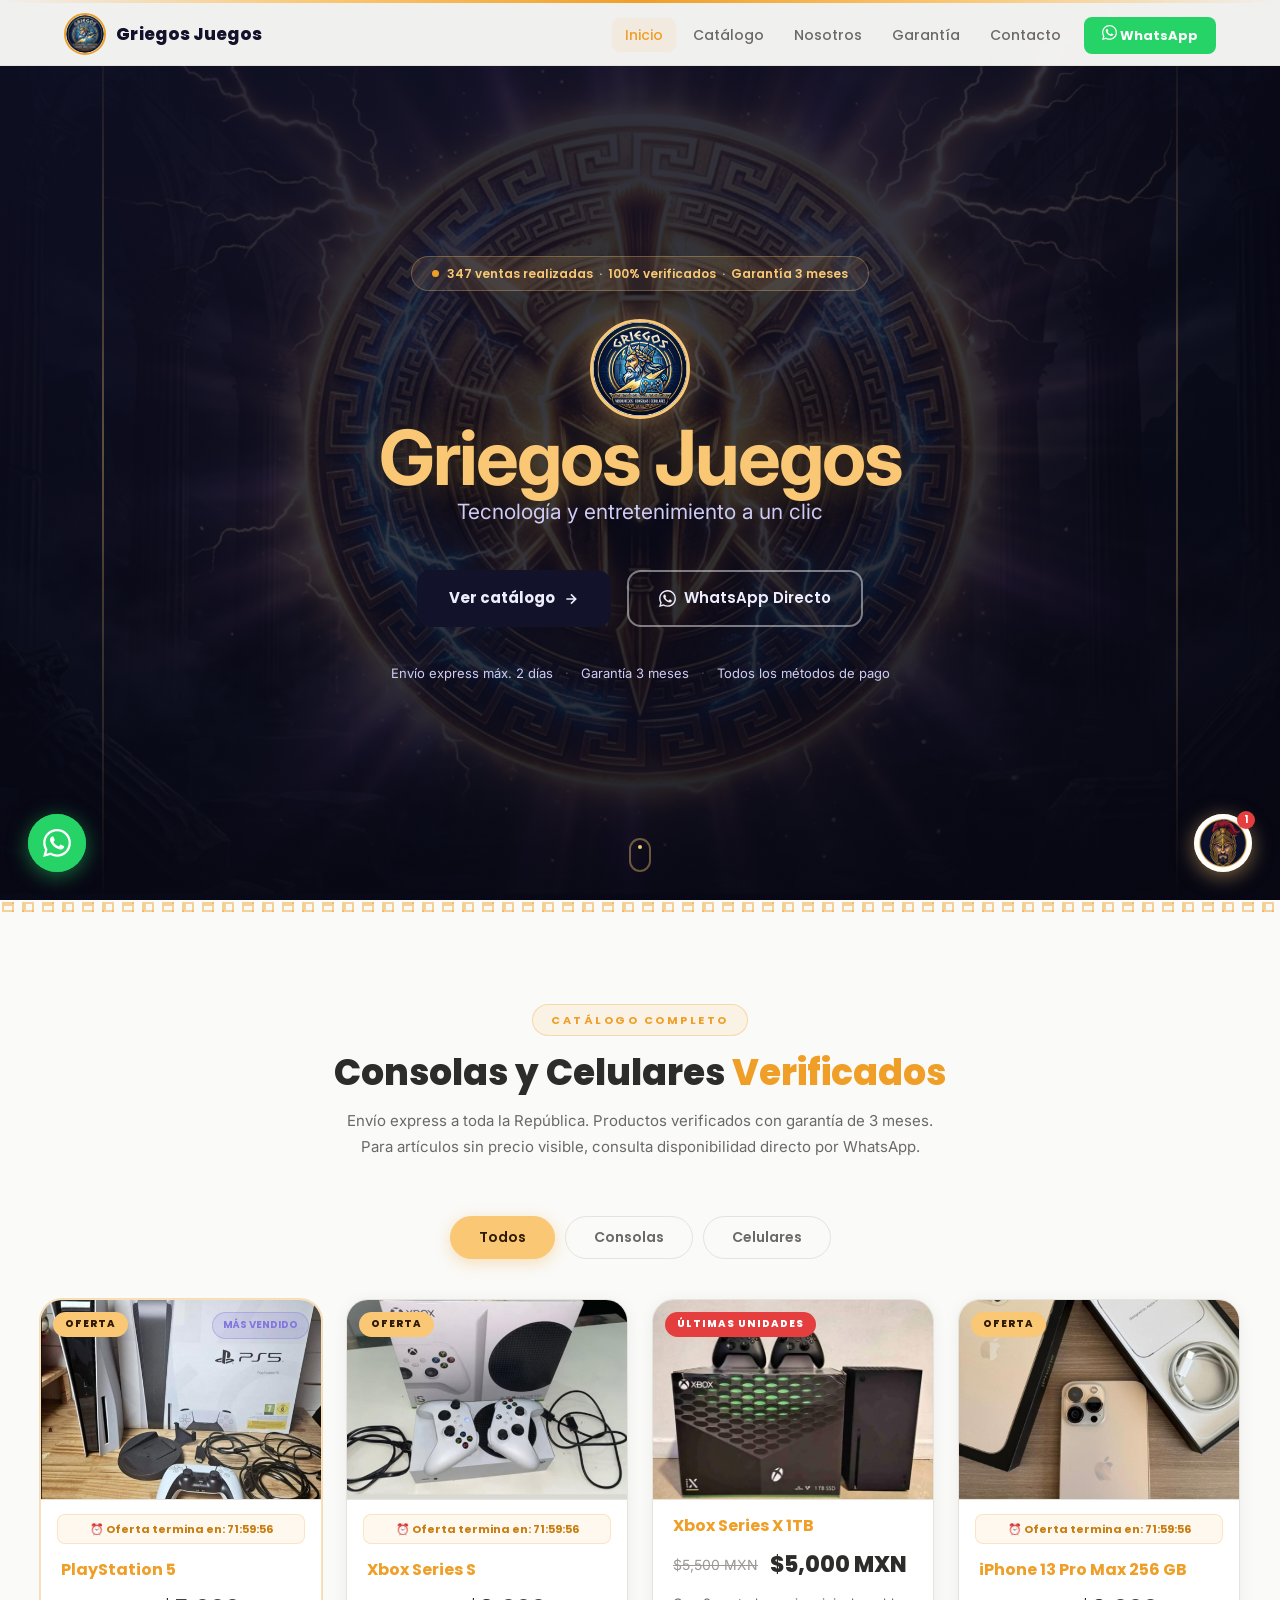
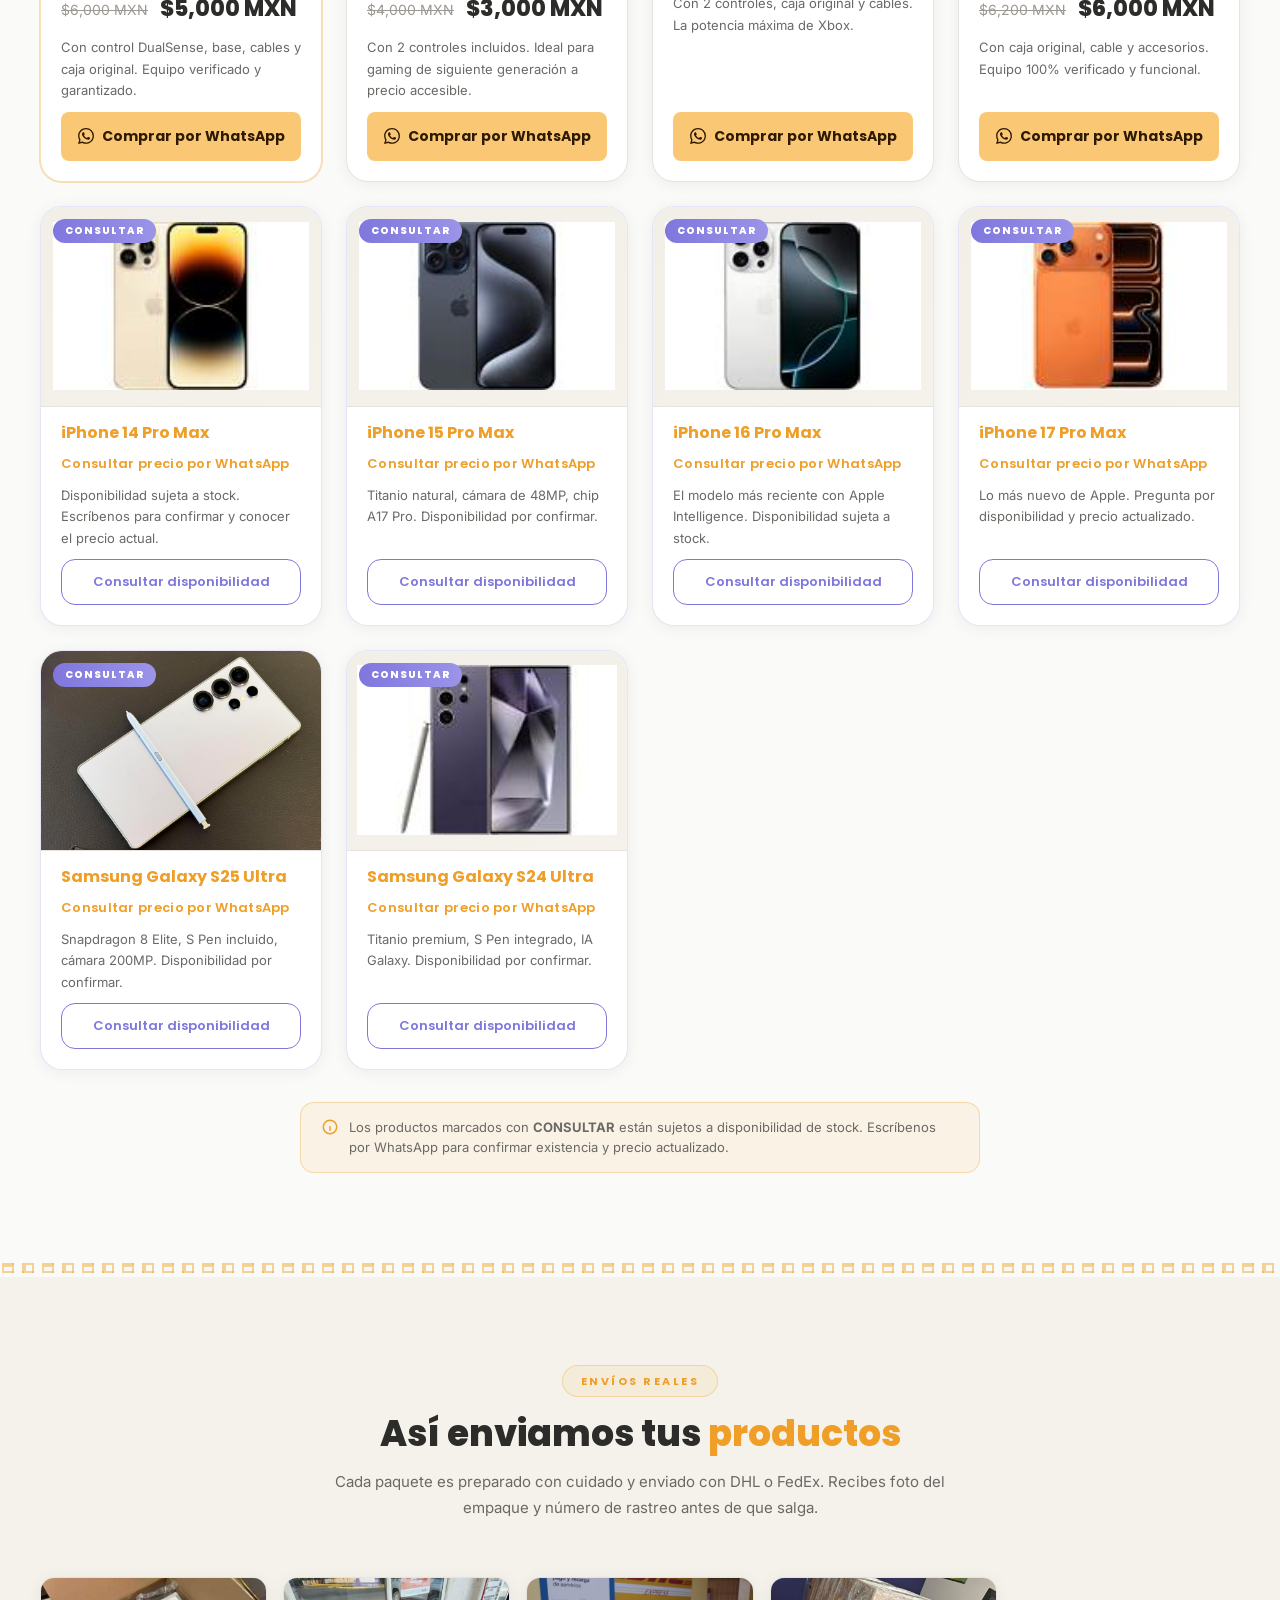
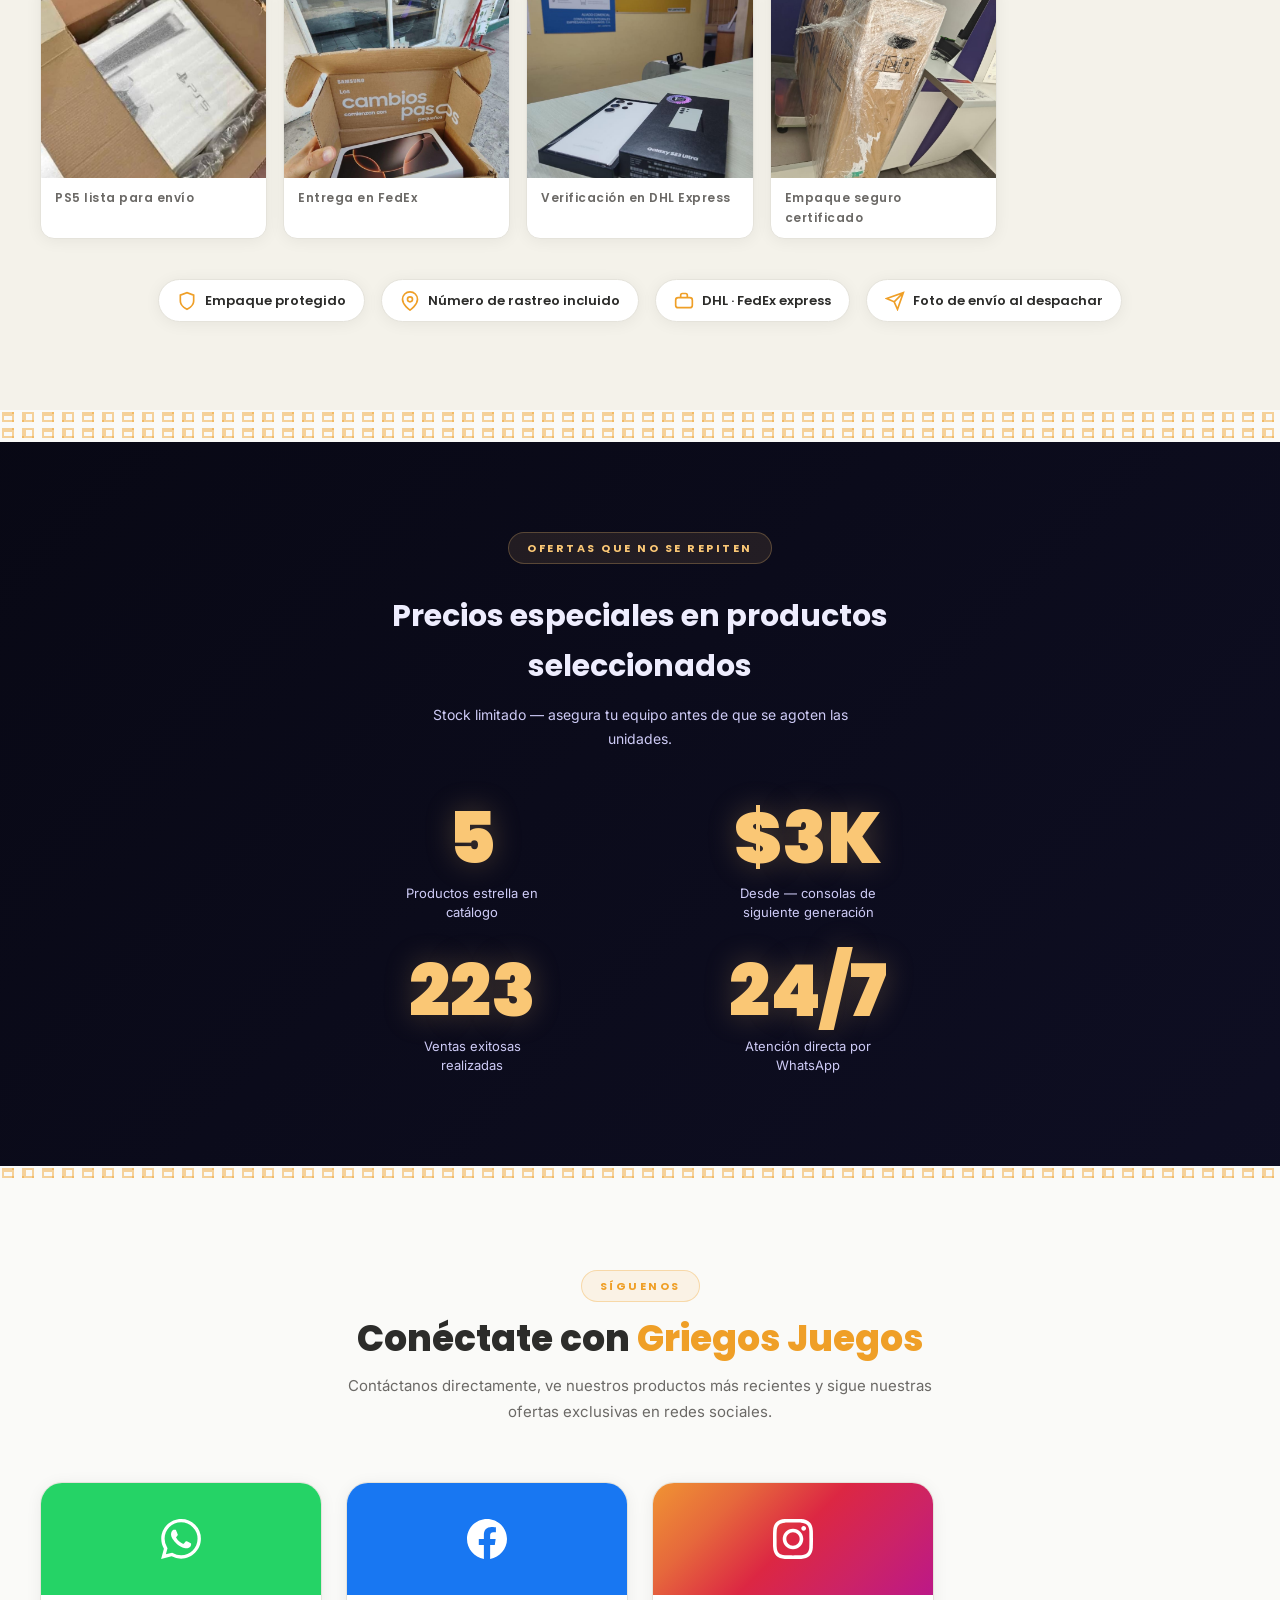
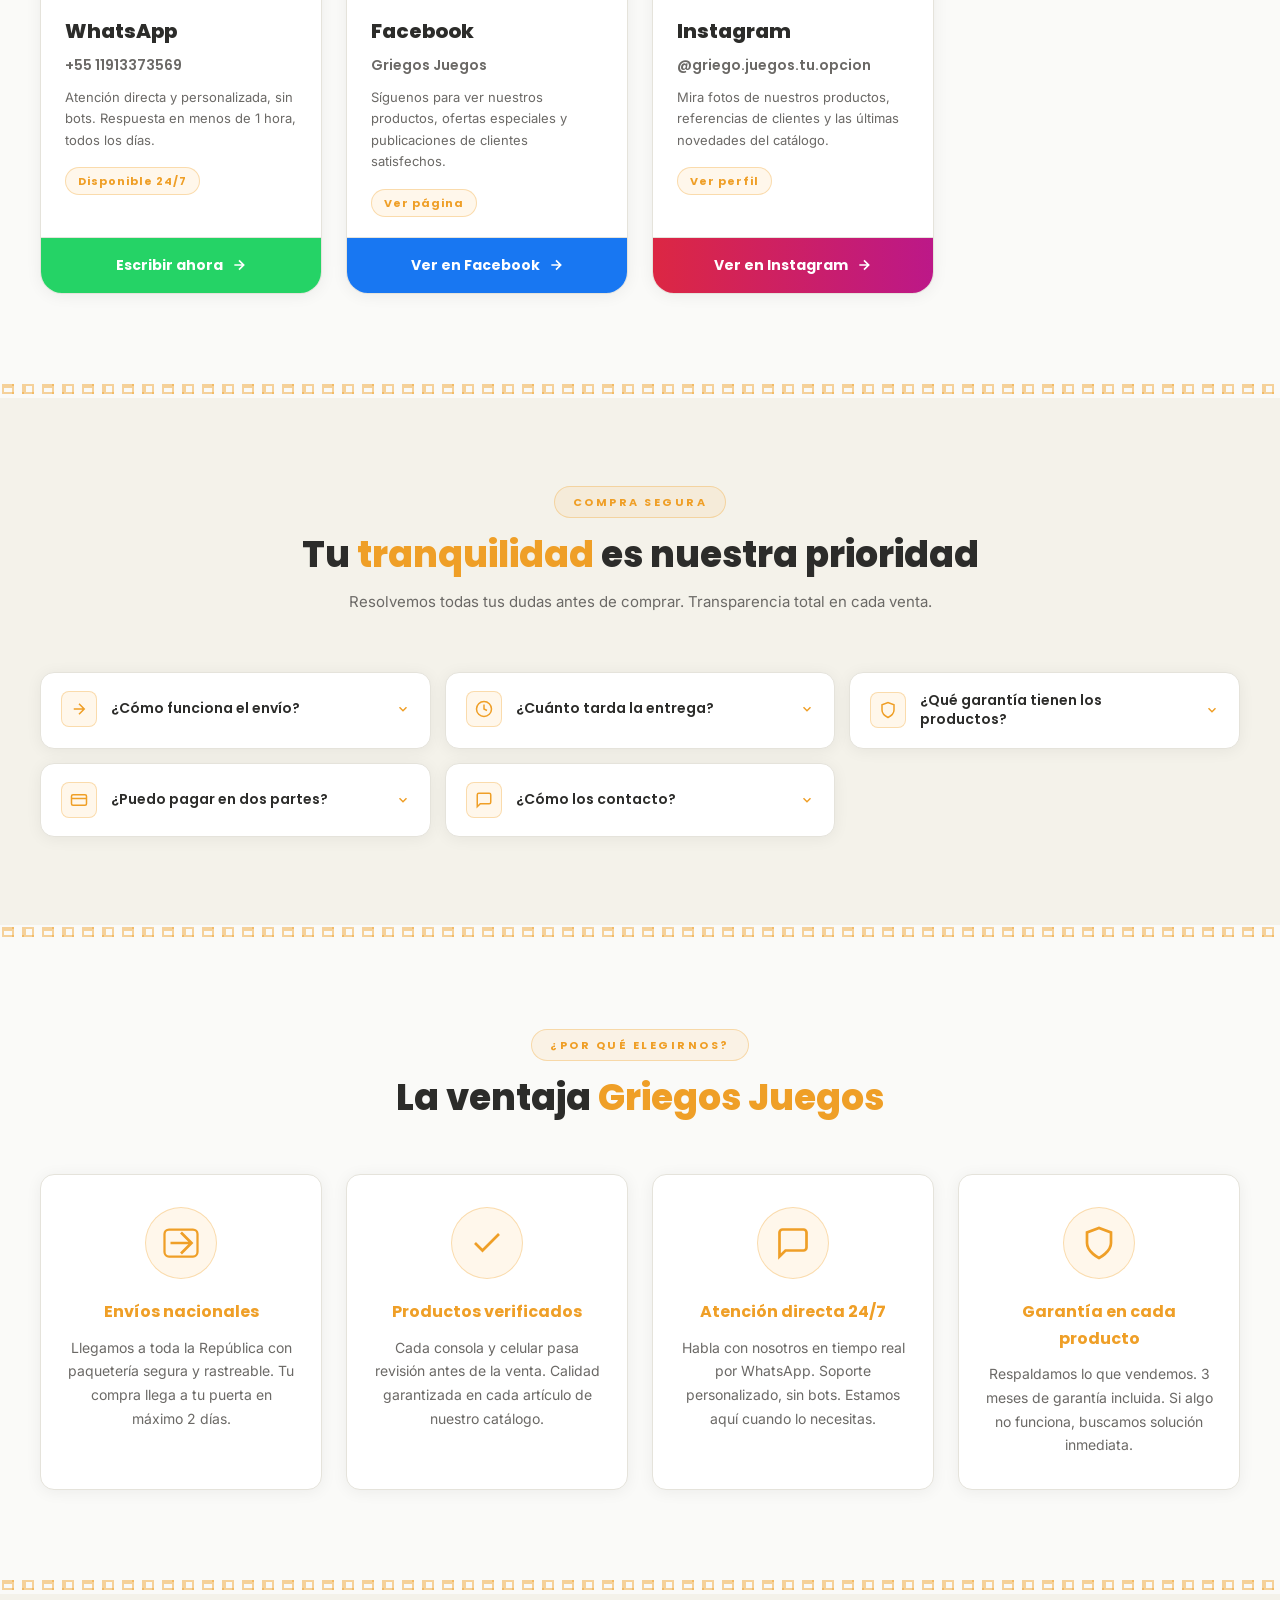
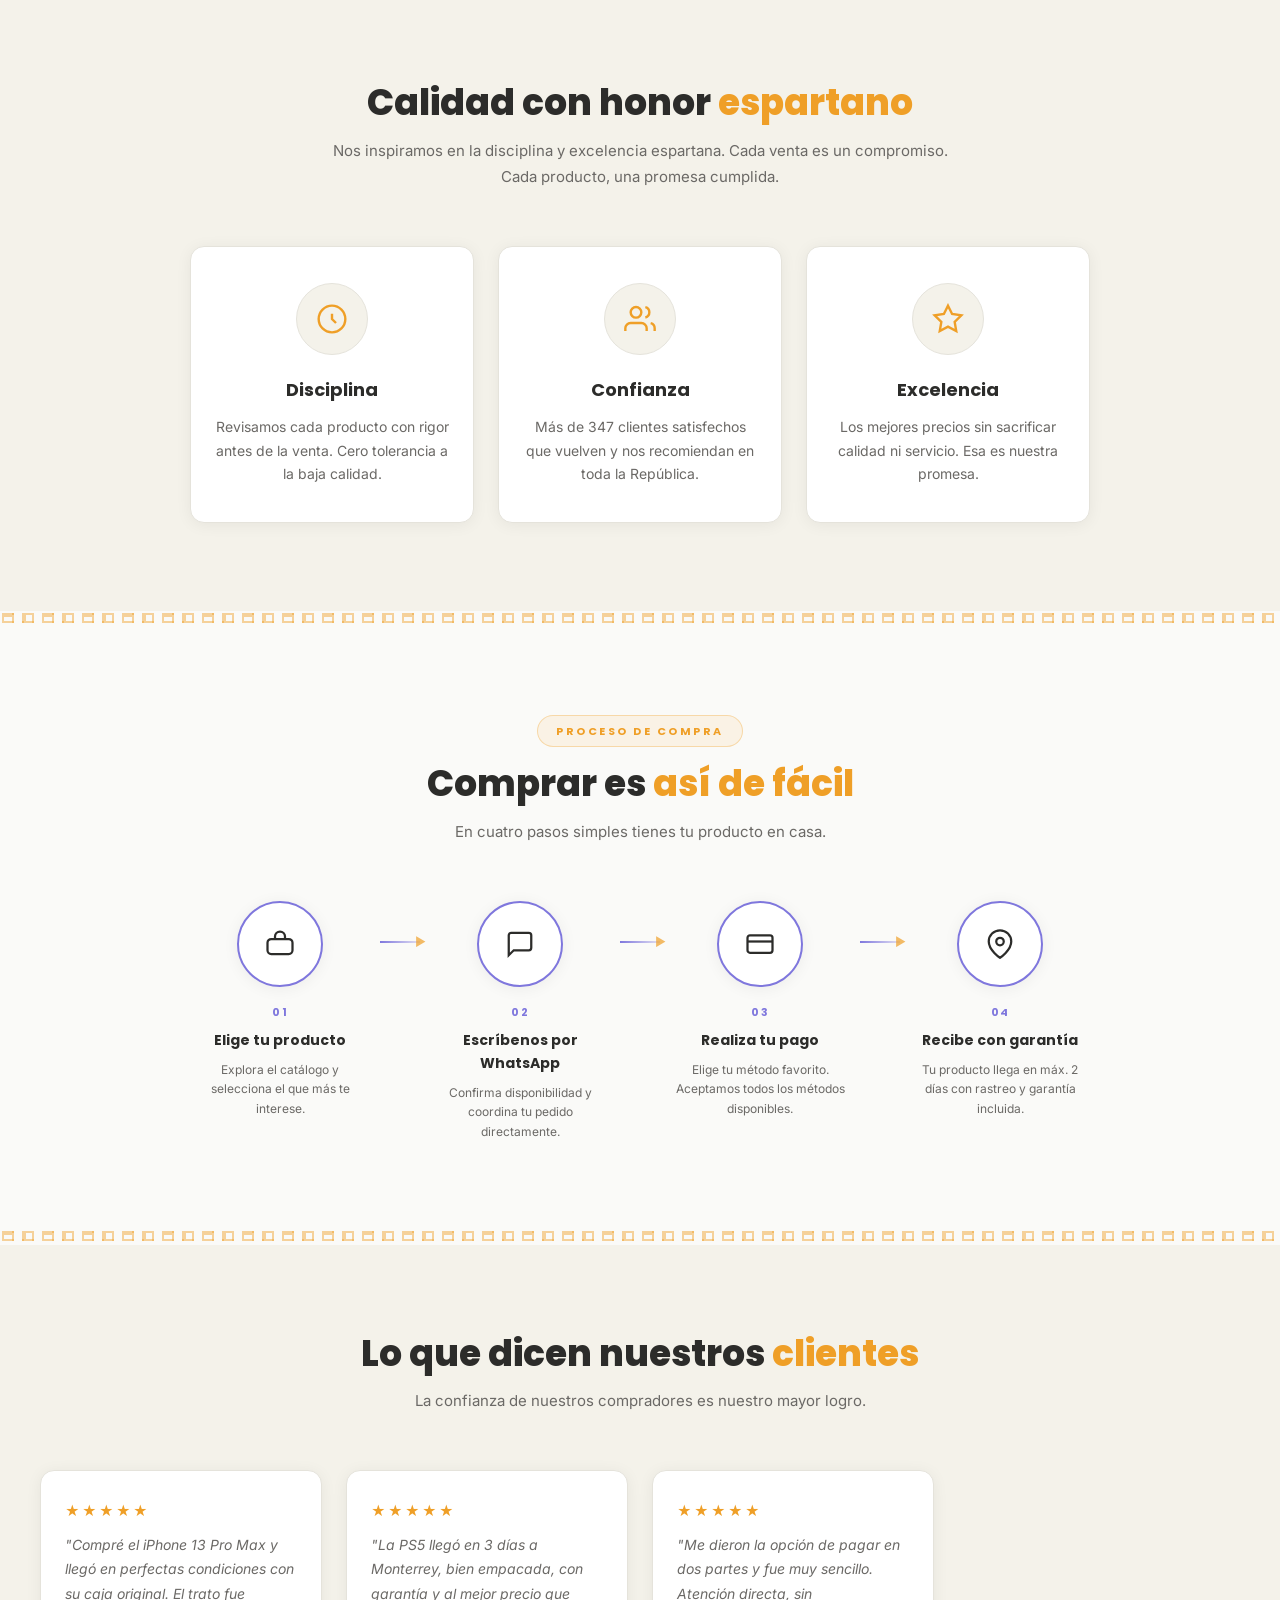
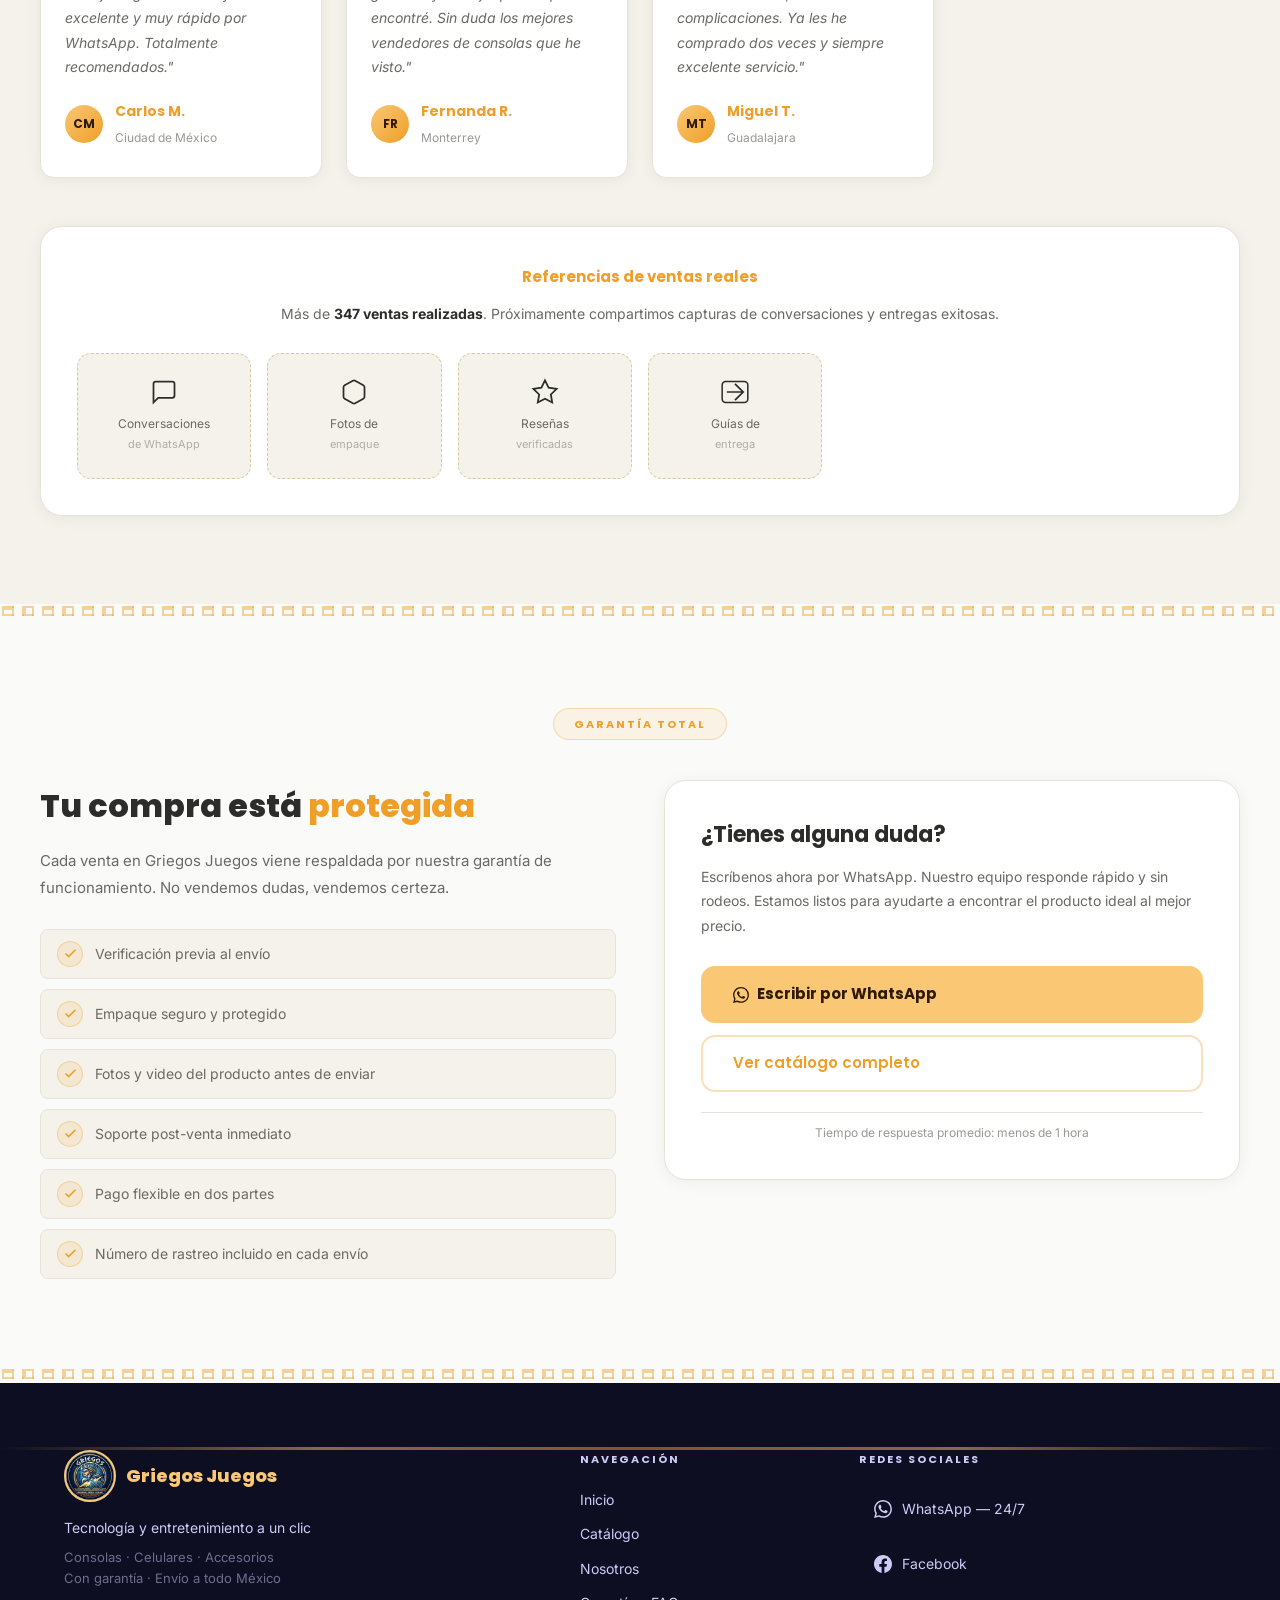
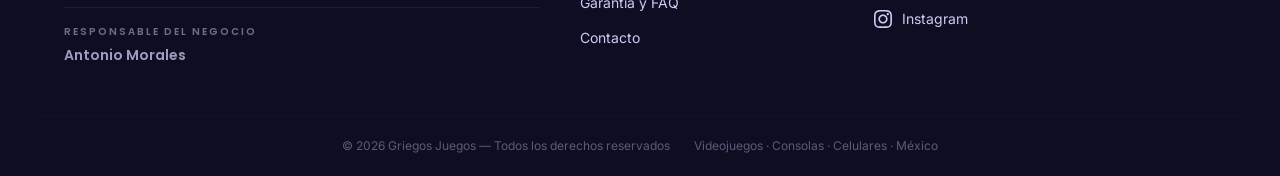
==== index.html @ 72932036 "v1.5 — Favicon agregado, logo Griegos Juegos en tab del navegador" ====
<!DOCTYPE html>
<html lang="es">
<head>
  <meta charset="UTF-8">
  <meta name="viewport" content="width=device-width, initial-scale=1.0">
  <title>Griegos Juegos | Consolas, Celulares y Accesorios con Garantía — México</title>
  <meta name="description" content="Compra consolas PlayStation, Xbox, iPhones y accesorios verificados con garantía de 3 meses. Envíos express a toda la República Mexicana en máximo 2 días. Más de 347 ventas exitosas. Griegos Videojuegos México.">
  <meta name="keywords" content="griegos videojuegos, consolas baratas México, venta de consolas México, PS5 México, Xbox series México, iphone barato México, celulares verificados México, videojuegos consolas, griegos juegos, comprar consola México, iPhone México precio">
  <meta name="robots" content="index, follow">
  <meta name="author" content="Griegos Juegos — Antonio Morales">
  <meta name="theme-color" content="#12122A">
  <meta name="geo.region" content="MX">
  <meta name="geo.placename" content="México">

  <!-- Favicon — logo Griegos Juegos -->
  <link rel="icon" type="image/jpeg" href="favicon.jpg">
  <link rel="apple-touch-icon" href="assets/images/logo-facebook.jpg">

  <!-- Open Graph -->
  <meta property="og:title" content="Griegos Juegos — Consolas y Celulares con Garantía en México">
  <meta property="og:description" content="Consolas y celulares 100% verificados. Garantía 3 meses. Envío express a toda la República. 347 ventas realizadas.">
  <meta property="og:type" content="website">
  <meta property="og:image" content="assets/images/logo.png">
  <meta property="og:locale" content="es_MX">
  <meta property="og:site_name" content="Griegos Juegos">

  <!-- Twitter Card -->
  <meta name="twitter:card" content="summary_large_image">
  <meta name="twitter:title" content="Griegos Juegos — Consolas y Celulares México">
  <meta name="twitter:description" content="347 ventas. Garantía 3 meses. Envío express 2 días.">

  <!-- Schema.org LocalBusiness -->
  <script type="application/ld+json">
  {
    "@context":"https://schema.org",
    "@type":"Store",
    "name":"Griegos Juegos",
    "description":"Venta de consolas PlayStation, Xbox, iPhones y accesorios verificados con garantía de 3 meses. Entregas express a toda la República Mexicana.",
    "url":"https://griegosjuegos.vercel.app",
    "telephone":"+5511913373569",
    "priceRange":"$$",
    "currenciesAccepted":"MXN",
    "openingHours":"Mo-Su 00:00-23:59",
    "areaServed":"MX",
    "address":{"@type":"PostalAddress","addressCountry":"MX","addressLocality":"Ciudad de México"},
    "sameAs":[
      "https://www.facebook.com/profile.php?id=61591544702781",
      "https://www.instagram.com/griego.juegos.tu.opcion/"
    ],
    "founder":{"@type":"Person","name":"Antonio Morales"}
  }
  </script>

  <!-- Google Fonts -->
  <link rel="preconnect" href="https://fonts.googleapis.com">
  <link rel="preconnect" href="https://fonts.gstatic.com" crossorigin>
  <link href="https://fonts.googleapis.com/css2?family=Poppins:wght@400;500;600;700;800;900&family=Inter:wght@400;500;600&display=swap" rel="stylesheet">
  <link rel="stylesheet" href="css/styles.css">
</head>
<body>

<!-- ══════════ HEADER ══════════ -->
<header id="header">
  <div class="greek-bar"></div>
  <nav class="navbar" id="navbar">
    <a href="#inicio" class="logo-link" aria-label="Griegos Juegos — Inicio">
      <img src="assets/images/logo.png" alt="Logo Griegos Juegos" class="logo-img">
      <span class="logo-text">Griegos Juegos</span>
    </a>
    <ul class="nav-links" id="nav-links" role="navigation" aria-label="Menú principal">
      <li><a href="#inicio"   class="nav-link">Inicio</a></li>
      <li><a href="#catalogo" class="nav-link">Catálogo</a></li>
      <li><a href="#nosotros" class="nav-link">Nosotros</a></li>
      <li><a href="#faq"      class="nav-link">Garantía</a></li>
      <li><a href="#redes"    class="nav-link">Contacto</a></li>
      <li>
        <a href="https://wa.me/5511913373569?text=Hola%2C%20quiero%20información%20sobre%20sus%20productos"
           class="btn-wa-nav" target="_blank" rel="noopener noreferrer" id="nav-wa">
          <svg viewBox="0 0 24 24" fill="currentColor" width="15" height="15" aria-hidden="true"><path d="M17.472 14.382c-.297-.149-1.758-.867-2.03-.967-.273-.099-.471-.148-.67.15-.197.297-.767.966-.94 1.164-.173.199-.347.223-.644.075-.297-.15-1.255-.463-2.39-1.475-.883-.788-1.48-1.761-1.653-2.059-.173-.297-.018-.458.13-.606.134-.133.298-.347.446-.52.149-.174.198-.298.298-.497.099-.198.05-.371-.025-.52-.075-.149-.669-1.612-.916-2.207-.242-.579-.487-.5-.669-.51-.173-.008-.371-.01-.57-.01-.198 0-.52.074-.792.372-.272.297-1.04 1.016-1.04 2.479 0 1.462 1.065 2.875 1.213 3.074.149.198 2.096 3.2 5.077 4.487.709.306 1.262.489 1.694.625.712.227 1.36.195 1.871.118.571-.085 1.758-.719 2.006-1.413.248-.694.248-1.289.173-1.413-.074-.124-.272-.198-.57-.347m-5.421 7.403h-.004a9.87 9.87 0 01-5.031-1.378l-.361-.214-3.741.982.998-3.648-.235-.374a9.86 9.86 0 01-1.51-5.26c.001-5.45 4.436-9.884 9.888-9.884 2.64 0 5.122 1.03 6.988 2.898a9.825 9.825 0 012.893 6.994c-.003 5.45-4.437 9.884-9.885 9.884m8.413-18.297A11.815 11.815 0 0012.05 0C5.495 0 .16 5.335.157 11.892c0 2.096.547 4.142 1.588 5.945L.057 24l6.305-1.654a11.882 11.882 0 005.683 1.448h.005c6.554 0 11.89-5.335 11.893-11.893a11.821 11.821 0 00-3.48-8.413Z"/></svg>
          WhatsApp
        </a>
      </li>
    </ul>
    <button class="hamburger" id="hamburger" aria-label="Abrir menú" aria-expanded="false">
      <span></span><span></span><span></span>
    </button>
  </nav>
</header>

<!-- Mobile overlay & nav -->
<div class="mobile-overlay" id="mobile-overlay" onclick="closeMobileNav()"></div>
<nav class="mobile-nav" id="mobile-nav" aria-label="Menú móvil">
  <div class="mobile-nav-header">
    <img src="assets/images/logo.png" alt="Logo" class="mobile-logo">
    <span>Griegos Juegos</span>
    <button class="mobile-nav-close" onclick="closeMobileNav()" aria-label="Cerrar menú">
      <svg viewBox="0 0 24 24" fill="none" stroke="currentColor" stroke-width="2.5" width="20" height="20"><path d="M18 6 6 18M6 6l12 12"/></svg>
    </button>
  </div>
  <ul>
    <li><a href="#inicio"   class="mobile-nav-link">Inicio</a></li>
    <li><a href="#catalogo" class="mobile-nav-link">Catálogo</a></li>
    <li><a href="#nosotros" class="mobile-nav-link">Nosotros</a></li>
    <li><a href="#faq"      class="mobile-nav-link">Garantía</a></li>
    <li><a href="#redes"    class="mobile-nav-link">Contacto</a></li>
  </ul>
  <a href="https://wa.me/5511913373569?text=Hola%2C%20quiero%20información%20sobre%20sus%20productos"
     class="mobile-wa-cta" target="_blank" rel="noopener noreferrer">
    Contactar por WhatsApp — 24/7
  </a>
</nav>

<!-- ══════════ HERO ══════════ -->
<section id="inicio" class="hero" aria-label="Inicio">
  <div class="hero-bg" style="background-image:url('assets/images/hero-bg.png')"></div>
  <div class="hero-overlay"></div>
  <div class="hero-particles" id="hero-particles" aria-hidden="true"></div>
  <div class="lightning left"  aria-hidden="true"></div>
  <div class="lightning right" aria-hidden="true"></div>

  <div class="hero-content">
    <div class="hero-badge">
      <span class="hero-badge-dot" aria-hidden="true"></span>
      347 ventas realizadas &nbsp;·&nbsp; 100% verificados &nbsp;·&nbsp; Garantía 3 meses
    </div>
    <div class="hero-logo-wrap">
      <img src="assets/images/logo.png" alt="Griegos Juegos" class="hero-logo">
    </div>
    <h1 class="hero-name">Griegos Juegos</h1>
    <p class="hero-slogan">Tecnología y entretenimiento a un clic</p>
    <div class="hero-btns">
      <a href="#catalogo" class="btn-navy" id="btn-ver-catalogo">
        Ver catálogo
        <svg viewBox="0 0 24 24" fill="none" stroke="currentColor" stroke-width="2.5" width="16" height="16" aria-hidden="true"><path d="M5 12h14M12 5l7 7-7 7"/></svg>
      </a>
      <a href="https://wa.me/5511913373569?text=Hola%2C%20quiero%20información%20sobre%20sus%20productos"
         class="btn-outline-white" target="_blank" rel="noopener noreferrer" id="btn-hero-wa">
        <svg viewBox="0 0 24 24" fill="currentColor" width="17" height="17" aria-hidden="true"><path d="M17.472 14.382c-.297-.149-1.758-.867-2.03-.967-.273-.099-.471-.148-.67.15-.197.297-.767.966-.94 1.164-.173.199-.347.223-.644.075-.297-.15-1.255-.463-2.39-1.475-.883-.788-1.48-1.761-1.653-2.059-.173-.297-.018-.458.13-.606.134-.133.298-.347.446-.52.149-.174.198-.298.298-.497.099-.198.05-.371-.025-.52-.075-.149-.669-1.612-.916-2.207-.242-.579-.487-.5-.669-.51-.173-.008-.371-.01-.57-.01-.198 0-.52.074-.792.372-.272.297-1.04 1.016-1.04 2.479 0 1.462 1.065 2.875 1.213 3.074.149.198 2.096 3.2 5.077 4.487.709.306 1.262.489 1.694.625.712.227 1.36.195 1.871.118.571-.085 1.758-.719 2.006-1.413.248-.694.248-1.289.173-1.413-.074-.124-.272-.198-.57-.347m-5.421 7.403h-.004a9.87 9.87 0 01-5.031-1.378l-.361-.214-3.741.982.998-3.648-.235-.374a9.86 9.86 0 01-1.51-5.26c.001-5.45 4.436-9.884 9.888-9.884 2.64 0 5.122 1.03 6.988 2.898a9.825 9.825 0 012.893 6.994c-.003 5.45-4.437 9.884-9.885 9.884m8.413-18.297A11.815 11.815 0 0012.05 0C5.495 0 .16 5.335.157 11.892c0 2.096.547 4.142 1.588 5.945L.057 24l6.305-1.654a11.882 11.882 0 005.683 1.448h.005c6.554 0 11.89-5.335 11.893-11.893a11.821 11.821 0 00-3.48-8.413Z"/></svg>
        WhatsApp Directo
      </a>
    </div>
    <div class="hero-trust-bar">
      <span>Envío express máx. 2 días</span>
      <span class="trust-sep">·</span>
      <span>Garantía 3 meses</span>
      <span class="trust-sep">·</span>
      <span>Todos los métodos de pago</span>
    </div>
  </div>
  <div class="hero-scroll-down" aria-hidden="true"><span class="scroll-icon"></span></div>
</section>

<div class="greek-divider-full" aria-hidden="true"></div>

<!-- ══════════ CATÁLOGO ══════════ -->
<section id="catalogo" class="section catalog-section" aria-label="Catálogo de productos">
  <div class="section-header">
    <div class="section-label">CATÁLOGO COMPLETO</div>
    <h2 class="section-title">Consolas y Celulares <span class="gold">Verificados</span></h2>
    <p class="section-subtitle">Envío express a toda la República. Productos verificados con garantía de 3 meses. Para artículos sin precio visible, consulta disponibilidad directo por WhatsApp.</p>
  </div>

  <!-- Filtros de categoría -->
  <div class="catalog-filter-bar" role="tablist" aria-label="Filtrar productos">
    <button class="filter-btn active" data-filter="all"      role="tab" aria-selected="true">Todos</button>
    <button class="filter-btn"        data-filter="consola"  role="tab" aria-selected="false">Consolas</button>
    <button class="filter-btn"        data-filter="celular"  role="tab" aria-selected="false">Celulares</button>
  </div>

  <div class="products-grid" id="products-grid">

    <!-- ── CONSOLAS ── -->

    <!-- PS5 -->
    <article class="product-card featured-card" data-category="consola" data-aos>
      <div class="product-badge oferta">OFERTA</div>
      <div class="product-featured-tag">MÁS VENDIDO</div>
      <div class="product-img-container">
        <img src="assets/images/producto-ps5.jpg"
             alt="PlayStation 5 — Griegos Juegos" class="product-img" loading="lazy"
             onerror="this.parentElement.classList.add('img-error');this.style.display='none'">
        <div class="product-emoji-fallback">
          <svg viewBox="0 0 24 24" fill="none" stroke="currentColor" stroke-width="1.5" width="64" height="64"><rect x="2" y="8" width="20" height="12" rx="3"/><path d="M8 8V6a4 4 0 018 0v2"/></svg>
        </div>
      </div>
      <div class="product-countdown" id="cd-3"></div>
      <div class="product-body">
        <h3 class="product-name">PlayStation 5</h3>
        <div class="product-prices">
          <span class="price-old">$6,000 MXN</span>
          <span class="price-now">$5,000 MXN</span>
        </div>
        <p class="product-desc">Con control DualSense, base, cables y caja original. Equipo verificado y garantizado.</p>
        <a href="https://wa.me/5511913373569?text=Hola%21+Me+interesa+la+PlayStation+5+a+%245%2C000+MXN.+%C2%BFEst%C3%A1+disponible%3F"
           class="btn-comprar" target="_blank" rel="noopener noreferrer" id="btn-ps5">
          <svg viewBox="0 0 24 24" fill="currentColor" width="16" height="16" aria-hidden="true"><path d="M17.472 14.382c-.297-.149-1.758-.867-2.03-.967-.273-.099-.471-.148-.67.15-.197.297-.767.966-.94 1.164-.173.199-.347.223-.644.075-.297-.15-1.255-.463-2.39-1.475-.883-.788-1.48-1.761-1.653-2.059-.173-.297-.018-.458.13-.606.134-.133.298-.347.446-.52.149-.174.198-.298.298-.497.099-.198.05-.371-.025-.52-.075-.149-.669-1.612-.916-2.207-.242-.579-.487-.5-.669-.51-.173-.008-.371-.01-.57-.01-.198 0-.52.074-.792.372-.272.297-1.04 1.016-1.04 2.479 0 1.462 1.065 2.875 1.213 3.074.149.198 2.096 3.2 5.077 4.487.709.306 1.262.489 1.694.625.712.227 1.36.195 1.871.118.571-.085 1.758-.719 2.006-1.413.248-.694.248-1.289.173-1.413-.074-.124-.272-.198-.57-.347m-5.421 7.403h-.004a9.87 9.87 0 01-5.031-1.378l-.361-.214-3.741.982.998-3.648-.235-.374a9.86 9.86 0 01-1.51-5.26c.001-5.45 4.436-9.884 9.888-9.884 2.64 0 5.122 1.03 6.988 2.898a9.825 9.825 0 012.893 6.994c-.003 5.45-4.437 9.884-9.885 9.884m8.413-18.297A11.815 11.815 0 0012.05 0C5.495 0 .16 5.335.157 11.892c0 2.096.547 4.142 1.588 5.945L.057 24l6.305-1.654a11.882 11.882 0 005.683 1.448h.005c6.554 0 11.89-5.335 11.893-11.893a11.821 11.821 0 00-3.48-8.413Z"/></svg>
          Comprar por WhatsApp
        </a>
      </div>
    </article>

    <!-- Xbox Series S -->
    <article class="product-card" data-category="consola" data-aos>
      <div class="product-badge oferta">OFERTA</div>
      <div class="product-img-container">
        <img src="assets/images/producto-xboxseries-s.png"
             alt="Xbox Series S — Griegos Juegos" class="product-img" loading="lazy"
             onerror="this.parentElement.classList.add('img-error');this.style.display='none'">
        <div class="product-emoji-fallback">
          <svg viewBox="0 0 24 24" fill="none" stroke="currentColor" stroke-width="1.5" width="64" height="64"><rect x="2" y="8" width="20" height="12" rx="3"/><path d="M8 8V6a4 4 0 018 0v2"/></svg>
        </div>
      </div>
      <div class="product-countdown" id="cd-2"></div>
      <div class="product-body">
        <h3 class="product-name">Xbox Series S</h3>
        <div class="product-prices">
          <span class="price-old">$4,000 MXN</span>
          <span class="price-now">$3,000 MXN</span>
        </div>
        <p class="product-desc">Con 2 controles incluidos. Ideal para gaming de siguiente generación a precio accesible.</p>
        <a href="https://wa.me/5511913373569?text=Hola%21+Me+interesa+el+Xbox+Series+S+a+%243%2C000+MXN.+%C2%BFEst%C3%A1+disponible%3F"
           class="btn-comprar" target="_blank" rel="noopener noreferrer" id="btn-xboxs">
          <svg viewBox="0 0 24 24" fill="currentColor" width="16" height="16" aria-hidden="true"><path d="M17.472 14.382c-.297-.149-1.758-.867-2.03-.967-.273-.099-.471-.148-.67.15-.197.297-.767.966-.94 1.164-.173.199-.347.223-.644.075-.297-.15-1.255-.463-2.39-1.475-.883-.788-1.48-1.761-1.653-2.059-.173-.297-.018-.458.13-.606.134-.133.298-.347.446-.52.149-.174.198-.298.298-.497.099-.198.05-.371-.025-.52-.075-.149-.669-1.612-.916-2.207-.242-.579-.487-.5-.669-.51-.173-.008-.371-.01-.57-.01-.198 0-.52.074-.792.372-.272.297-1.04 1.016-1.04 2.479 0 1.462 1.065 2.875 1.213 3.074.149.198 2.096 3.2 5.077 4.487.709.306 1.262.489 1.694.625.712.227 1.36.195 1.871.118.571-.085 1.758-.719 2.006-1.413.248-.694.248-1.289.173-1.413-.074-.124-.272-.198-.57-.347m-5.421 7.403h-.004a9.87 9.87 0 01-5.031-1.378l-.361-.214-3.741.982.998-3.648-.235-.374a9.86 9.86 0 01-1.51-5.26c.001-5.45 4.436-9.884 9.888-9.884 2.64 0 5.122 1.03 6.988 2.898a9.825 9.825 0 012.893 6.994c-.003 5.45-4.437 9.884-9.885 9.884m8.413-18.297A11.815 11.815 0 0012.05 0C5.495 0 .16 5.335.157 11.892c0 2.096.547 4.142 1.588 5.945L.057 24l6.305-1.654a11.882 11.882 0 005.683 1.448h.005c6.554 0 11.89-5.335 11.893-11.893a11.821 11.821 0 00-3.48-8.413Z"/></svg>
          Comprar por WhatsApp
        </a>
      </div>
    </article>

    <!-- Xbox Series X -->
    <article class="product-card" data-category="consola" data-aos>
      <div class="product-badge ultimas">ÚLTIMAS UNIDADES</div>
      <div class="product-img-container">
        <img src="assets/images/producto-xboxseries-x.png"
             alt="Xbox Series X 1TB — Griegos Juegos" class="product-img" loading="lazy"
             onerror="this.parentElement.classList.add('img-error');this.style.display='none'">
        <div class="product-emoji-fallback">
          <svg viewBox="0 0 24 24" fill="none" stroke="currentColor" stroke-width="1.5" width="64" height="64"><rect x="2" y="8" width="20" height="12" rx="3"/><path d="M8 8V6a4 4 0 018 0v2"/></svg>
        </div>
      </div>
      <div class="product-body">
        <h3 class="product-name">Xbox Series X 1TB</h3>
        <div class="product-prices">
          <span class="price-old">$5,500 MXN</span>
          <span class="price-now">$5,000 MXN</span>
        </div>
        <p class="product-desc">Con 2 controles, caja original y cables. La potencia máxima de Xbox.</p>
        <a href="https://wa.me/5511913373569?text=Hola%21+Me+interesa+el+Xbox+Series+X+1TB+a+%245%2C000+MXN.+%C2%BFEst%C3%A1+disponible%3F"
           class="btn-comprar" target="_blank" rel="noopener noreferrer" id="btn-xboxx">
          <svg viewBox="0 0 24 24" fill="currentColor" width="16" height="16" aria-hidden="true"><path d="M17.472 14.382c-.297-.149-1.758-.867-2.03-.967-.273-.099-.471-.148-.67.15-.197.297-.767.966-.94 1.164-.173.199-.347.223-.644.075-.297-.15-1.255-.463-2.39-1.475-.883-.788-1.48-1.761-1.653-2.059-.173-.297-.018-.458.13-.606.134-.133.298-.347.446-.52.149-.174.198-.298.298-.497.099-.198.05-.371-.025-.52-.075-.149-.669-1.612-.916-2.207-.242-.579-.487-.5-.669-.51-.173-.008-.371-.01-.57-.01-.198 0-.52.074-.792.372-.272.297-1.04 1.016-1.04 2.479 0 1.462 1.065 2.875 1.213 3.074.149.198 2.096 3.2 5.077 4.487.709.306 1.262.489 1.694.625.712.227 1.36.195 1.871.118.571-.085 1.758-.719 2.006-1.413.248-.694.248-1.289.173-1.413-.074-.124-.272-.198-.57-.347m-5.421 7.403h-.004a9.87 9.87 0 01-5.031-1.378l-.361-.214-3.741.982.998-3.648-.235-.374a9.86 9.86 0 01-1.51-5.26c.001-5.45 4.436-9.884 9.888-9.884 2.64 0 5.122 1.03 6.988 2.898a9.825 9.825 0 012.893 6.994c-.003 5.45-4.437 9.884-9.885 9.884m8.413-18.297A11.815 11.815 0 0012.05 0C5.495 0 .16 5.335.157 11.892c0 2.096.547 4.142 1.588 5.945L.057 24l6.305-1.654a11.882 11.882 0 005.683 1.448h.005c6.554 0 11.89-5.335 11.893-11.893a11.821 11.821 0 00-3.48-8.413Z"/></svg>
          Comprar por WhatsApp
        </a>
      </div>
    </article>

    <!-- ── CELULARES CON PRECIO ── -->

    <!-- iPhone 13 Pro Max -->
    <article class="product-card" data-category="celular" data-aos>
      <div class="product-badge oferta">OFERTA</div>
      <div class="product-img-container">
        <img src="assets/images/producto-iphone13promax.jpg"
             alt="iPhone 13 Pro Max 256GB — Griegos Juegos" class="product-img" loading="lazy"
             onerror="this.parentElement.classList.add('img-error');this.style.display='none'">
        <div class="product-emoji-fallback">
          <svg viewBox="0 0 24 24" fill="none" stroke="currentColor" stroke-width="1.5" width="64" height="64"><rect x="5" y="2" width="14" height="20" rx="2"/><circle cx="12" cy="17" r="1"/></svg>
        </div>
      </div>
      <div class="product-countdown" id="cd-1"></div>
      <div class="product-body">
        <h3 class="product-name">iPhone 13 Pro Max 256 GB</h3>
        <div class="product-prices">
          <span class="price-old">$6,200 MXN</span>
          <span class="price-now">$6,000 MXN</span>
        </div>
        <p class="product-desc">Con caja original, cable y accesorios. Equipo 100% verificado y funcional.</p>
        <a href="https://wa.me/5511913373569?text=Hola%21+Me+interesa+el+iPhone+13+Pro+Max+256GB+a+%246%2C000+MXN.+%C2%BFEst%C3%A1+disponible%3F"
           class="btn-comprar" target="_blank" rel="noopener noreferrer" id="btn-iphone13">
          <svg viewBox="0 0 24 24" fill="currentColor" width="16" height="16" aria-hidden="true"><path d="M17.472 14.382c-.297-.149-1.758-.867-2.03-.967-.273-.099-.471-.148-.67.15-.197.297-.767.966-.94 1.164-.173.199-.347.223-.644.075-.297-.15-1.255-.463-2.39-1.475-.883-.788-1.48-1.761-1.653-2.059-.173-.297-.018-.458.13-.606.134-.133.298-.347.446-.52.149-.174.198-.298.298-.497.099-.198.05-.371-.025-.52-.075-.149-.669-1.612-.916-2.207-.242-.579-.487-.5-.669-.51-.173-.008-.371-.01-.57-.01-.198 0-.52.074-.792.372-.272.297-1.04 1.016-1.04 2.479 0 1.462 1.065 2.875 1.213 3.074.149.198 2.096 3.2 5.077 4.487.709.306 1.262.489 1.694.625.712.227 1.36.195 1.871.118.571-.085 1.758-.719 2.006-1.413.248-.694.248-1.289.173-1.413-.074-.124-.272-.198-.57-.347m-5.421 7.403h-.004a9.87 9.87 0 01-5.031-1.378l-.361-.214-3.741.982.998-3.648-.235-.374a9.86 9.86 0 01-1.51-5.26c.001-5.45 4.436-9.884 9.888-9.884 2.64 0 5.122 1.03 6.988 2.898a9.825 9.825 0 012.893 6.994c-.003 5.45-4.437 9.884-9.885 9.884m8.413-18.297A11.815 11.815 0 0012.05 0C5.495 0 .16 5.335.157 11.892c0 2.096.547 4.142 1.588 5.945L.057 24l6.305-1.654a11.882 11.882 0 005.683 1.448h.005c6.554 0 11.89-5.335 11.893-11.893a11.821 11.821 0 00-3.48-8.413Z"/></svg>
          Comprar por WhatsApp
        </a>
      </div>
    </article>

    <!-- ── CELULARES — CONSULTAR DISPONIBILIDAD ── -->

    <!-- iPhone 14 Pro Max -->
    <article class="product-card card-consult" data-category="celular" data-aos>
      <div class="product-badge consultar">CONSULTAR</div>
      <div class="product-img-container">
        <img src="assets/images/producto-iphone14promax.png"
             alt="iPhone 14 Pro Max — Griegos Juegos" class="product-img" loading="lazy"
             style="object-fit:contain;padding:12px"
             onerror="this.parentElement.classList.add('img-error');this.style.display='none'">
        <div class="product-emoji-fallback">
          <svg viewBox="0 0 24 24" fill="none" stroke="currentColor" stroke-width="1.5" width="64" height="64"><rect x="5" y="2" width="14" height="20" rx="2"/><circle cx="12" cy="17" r="1"/></svg>
        </div>
      </div>
      <div class="product-body">
        <h3 class="product-name">iPhone 14 Pro Max</h3>
        <div class="product-prices"><span class="price-consult">Consultar precio por WhatsApp</span></div>
        <p class="product-desc">Disponibilidad sujeta a stock. Escríbenos para confirmar y conocer el precio actual.</p>
        <a href="https://wa.me/5511913373569?text=Hola%21+Me+interesa+el+iPhone+14+Pro+Max.+%C2%BFTienen+disponibilidad+y+cu%C3%A1l+es+el+precio%3F"
           class="btn-consultar" target="_blank" rel="noopener noreferrer" id="btn-i14">
          Consultar disponibilidad
        </a>
      </div>
    </article>

    <!-- iPhone 15 Pro Max -->
    <article class="product-card card-consult" data-category="celular" data-aos>
      <div class="product-badge consultar">CONSULTAR</div>
      <div class="product-img-container">
        <img src="assets/images/producto-iphone15promax.png"
             alt="iPhone 15 Pro Max — Griegos Juegos" class="product-img" loading="lazy"
             style="object-fit:contain;padding:12px"
             onerror="this.parentElement.classList.add('img-error');this.style.display='none'">
        <div class="product-emoji-fallback">
          <svg viewBox="0 0 24 24" fill="none" stroke="currentColor" stroke-width="1.5" width="64" height="64"><rect x="5" y="2" width="14" height="20" rx="2"/><circle cx="12" cy="17" r="1"/></svg>
        </div>
      </div>
      <div class="product-body">
        <h3 class="product-name">iPhone 15 Pro Max</h3>
        <div class="product-prices"><span class="price-consult">Consultar precio por WhatsApp</span></div>
        <p class="product-desc">Titanio natural, cámara de 48MP, chip A17 Pro. Disponibilidad por confirmar.</p>
        <a href="https://wa.me/5511913373569?text=Hola%21+Me+interesa+el+iPhone+15+Pro+Max.+%C2%BFTienen+disponibilidad+y+cu%C3%A1l+es+el+precio%3F"
           class="btn-consultar" target="_blank" rel="noopener noreferrer" id="btn-i15">
          Consultar disponibilidad
        </a>
      </div>
    </article>

    <!-- iPhone 16 Pro Max -->
    <article class="product-card card-consult" data-category="celular" data-aos>
      <div class="product-badge consultar">CONSULTAR</div>
      <div class="product-img-container">
        <img src="assets/images/producto-iphone16promax.png"
             alt="iPhone 16 Pro Max — Griegos Juegos" class="product-img" loading="lazy"
             style="object-fit:contain;padding:12px"
             onerror="this.parentElement.classList.add('img-error');this.style.display='none'">
        <div class="product-emoji-fallback">
          <svg viewBox="0 0 24 24" fill="none" stroke="currentColor" stroke-width="1.5" width="64" height="64"><rect x="5" y="2" width="14" height="20" rx="2"/><circle cx="12" cy="17" r="1"/></svg>
        </div>
      </div>
      <div class="product-body">
        <h3 class="product-name">iPhone 16 Pro Max</h3>
        <div class="product-prices"><span class="price-consult">Consultar precio por WhatsApp</span></div>
        <p class="product-desc">El modelo más reciente con Apple Intelligence. Disponibilidad sujeta a stock.</p>
        <a href="https://wa.me/5511913373569?text=Hola%21+Me+interesa+el+iPhone+16+Pro+Max.+%C2%BFTienen+disponibilidad+y+cu%C3%A1l+es+el+precio%3F"
           class="btn-consultar" target="_blank" rel="noopener noreferrer" id="btn-i16">
          Consultar disponibilidad
        </a>
      </div>
    </article>

    <!-- iPhone 17 Pro Max -->
    <article class="product-card card-consult" data-category="celular" data-aos>
      <div class="product-badge consultar">CONSULTAR</div>
      <div class="product-img-container">
        <img src="assets/images/producto-iphone17promax.png"
             alt="iPhone 17 Pro Max — Griegos Juegos" class="product-img" loading="lazy"
             style="object-fit:contain;padding:12px"
             onerror="this.parentElement.classList.add('img-error');this.style.display='none'">
        <div class="product-emoji-fallback">
          <svg viewBox="0 0 24 24" fill="none" stroke="currentColor" stroke-width="1.5" width="64" height="64"><rect x="5" y="2" width="14" height="20" rx="2"/><circle cx="12" cy="17" r="1"/></svg>
        </div>
      </div>
      <div class="product-body">
        <h3 class="product-name">iPhone 17 Pro Max</h3>
        <div class="product-prices"><span class="price-consult">Consultar precio por WhatsApp</span></div>
        <p class="product-desc">Lo más nuevo de Apple. Pregunta por disponibilidad y precio actualizado.</p>
        <a href="https://wa.me/5511913373569?text=Hola%21+Me+interesa+el+iPhone+17+Pro+Max.+%C2%BFTienen+disponibilidad+y+cu%C3%A1l+es+el+precio%3F"
           class="btn-consultar" target="_blank" rel="noopener noreferrer" id="btn-i17">
          Consultar disponibilidad
        </a>
      </div>
    </article>

    <!-- Samsung S25 Ultra -->
    <article class="product-card card-consult" data-category="celular" data-aos>
      <div class="product-badge consultar">CONSULTAR</div>
      <div class="product-img-container">
        <img src="assets/images/producto-samsung-s25ultra.png"
             alt="Samsung Galaxy S25 Ultra — Griegos Juegos" class="product-img" loading="lazy"
             style="object-fit:cover"
             onerror="this.parentElement.classList.add('img-error');this.style.display='none'">
        <div class="product-emoji-fallback">
          <svg viewBox="0 0 24 24" fill="none" stroke="currentColor" stroke-width="1.5" width="64" height="64"><rect x="5" y="2" width="14" height="20" rx="2"/><circle cx="12" cy="17" r="1"/></svg>
        </div>
      </div>
      <div class="product-body">
        <h3 class="product-name">Samsung Galaxy S25 Ultra</h3>
        <div class="product-prices"><span class="price-consult">Consultar precio por WhatsApp</span></div>
        <p class="product-desc">Snapdragon 8 Elite, S Pen incluido, cámara 200MP. Disponibilidad por confirmar.</p>
        <a href="https://wa.me/5511913373569?text=Hola%21+Me+interesa+el+Samsung+Galaxy+S25+Ultra.+%C2%BFTienen+disponibilidad+y+cu%C3%A1l+es+el+precio%3F"
           class="btn-consultar" target="_blank" rel="noopener noreferrer" id="btn-s25">
          Consultar disponibilidad
        </a>
      </div>
    </article>

    <!-- Samsung S24 Ultra -->
    <article class="product-card card-consult" data-category="celular" data-aos>
      <div class="product-badge consultar">CONSULTAR</div>
      <div class="product-img-container">
        <img src="assets/images/producto-samsung-s24ultra.png"
             alt="Samsung Galaxy S24 Ultra — Griegos Juegos" class="product-img" loading="lazy"
             style="object-fit:contain;padding:10px"
             onerror="this.parentElement.classList.add('img-error');this.style.display='none'">
        <div class="product-emoji-fallback">
          <svg viewBox="0 0 24 24" fill="none" stroke="currentColor" stroke-width="1.5" width="64" height="64"><rect x="5" y="2" width="14" height="20" rx="2"/><circle cx="12" cy="17" r="1"/></svg>
        </div>
      </div>
      <div class="product-body">
        <h3 class="product-name">Samsung Galaxy S24 Ultra</h3>
        <div class="product-prices"><span class="price-consult">Consultar precio por WhatsApp</span></div>
        <p class="product-desc">Titanio premium, S Pen integrado, IA Galaxy. Disponibilidad por confirmar.</p>
        <a href="https://wa.me/5511913373569?text=Hola%21+Me+interesa+el+Samsung+Galaxy+S24+Ultra.+%C2%BFTienen+disponibilidad+y+cu%C3%A1l+es+el+precio%3F"
           class="btn-consultar" target="_blank" rel="noopener noreferrer" id="btn-s24">
          Consultar disponibilidad
        </a>
      </div>
    </article>

  </div><!-- /products-grid -->

  <!-- Nota de disponibilidad -->
  <div class="catalog-note">
    <svg viewBox="0 0 24 24" fill="none" stroke="currentColor" stroke-width="2" width="18" height="18"><path d="M13 16h-1v-4h-1m1-4h.01M21 12a9 9 0 11-18 0 9 9 0 0118 0z"/></svg>
    <span>Los productos marcados con <strong>CONSULTAR</strong> están sujetos a disponibilidad de stock. Escríbenos por WhatsApp para confirmar existencia y precio actualizado.</span>
  </div>

</section>

<div class="greek-divider-full" aria-hidden="true"></div>

<!-- ══════════ PROCESO DE ENVÍO (fotos reales) ══════════ -->
<section class="section shipping-section" aria-label="Proceso de envío y empaque">
  <div class="section-header">
    <div class="section-label">ENVÍOS REALES</div>
    <h2 class="section-title">Así enviamos tus <span class="gold">productos</span></h2>
    <p class="section-subtitle">Cada paquete es preparado con cuidado y enviado con DHL o FedEx. Recibes foto del empaque y número de rastreo antes de que salga.</p>
  </div>
  <div class="shipping-gallery">
    <div class="shipping-img-card" data-aos>
      <img src="assets/images/envio-ps5-caja.jpg" alt="PS5 empacada en caja de envío — Griegos Juegos" loading="lazy">
      <div class="shipping-label">PS5 lista para envío</div>
    </div>
    <div class="shipping-img-card" data-aos>
      <img src="assets/images/envio-samsung-fedex.jpg" alt="Samsung entregado en FedEx — Griegos Juegos" loading="lazy">
      <div class="shipping-label">Entrega en FedEx</div>
    </div>
    <div class="shipping-img-card" data-aos>
      <img src="assets/images/envio-samsung-dhl.png" alt="Samsung S23 Ultra verificado en DHL — Griegos Juegos" loading="lazy">
      <div class="shipping-label">Verificación en DHL Express</div>
    </div>
    <div class="shipping-img-card" data-aos>
      <img src="assets/images/envio-paquete-grande.jpg" alt="Empaque de consola grande en FedEx — Griegos Juegos" loading="lazy">
      <div class="shipping-label">Empaque seguro certificado</div>
    </div>
  </div>
  <div class="shipping-trust-bar">
    <div class="stb-item">
      <svg viewBox="0 0 24 24" fill="none" stroke="currentColor" stroke-width="2" width="20" height="20"><path d="M12 22s8-4 8-10V5l-8-3-8 3v7c0 6 8 10 8 10z"/></svg>
      <span>Empaque protegido</span>
    </div>
    <div class="stb-item">
      <svg viewBox="0 0 24 24" fill="none" stroke="currentColor" stroke-width="2" width="20" height="20"><path d="M21 10c0 7-9 13-9 13s-9-6-9-13a9 9 0 0118 0z"/><circle cx="12" cy="10" r="3"/></svg>
      <span>Número de rastreo incluido</span>
    </div>
    <div class="stb-item">
      <svg viewBox="0 0 24 24" fill="none" stroke="currentColor" stroke-width="2" width="20" height="20"><rect x="2" y="8" width="20" height="12" rx="3"/><path d="M16 8V5a2 2 0 00-2-2h-4a2 2 0 00-2 2v3"/></svg>
      <span>DHL · FedEx express</span>
    </div>
    <div class="stb-item">
      <svg viewBox="0 0 24 24" fill="none" stroke="currentColor" stroke-width="2" width="20" height="20"><path d="M22 2L11 13M22 2l-7 20-4-9-9-4 20-7z"/></svg>
      <span>Foto de envío al despachar</span>
    </div>
  </div>
</section>


<div class="greek-divider-full" aria-hidden="true"></div>


<div class="greek-divider-full" aria-hidden="true"></div>

<!-- ══════════ STATS ══════════ -->
<section class="stats-section" aria-label="Estadísticas">
  <div class="stats-bg" aria-hidden="true"></div>
  <div class="stats-overlay" aria-hidden="true"></div>
  <div class="stats-content">
    <div class="section-label on-dark">OFERTAS QUE NO SE REPITEN</div>
    <h2 class="stats-title">Precios especiales en productos seleccionados</h2>
    <p class="stats-sub">Stock limitado — asegura tu equipo antes de que se agoten las unidades.</p>
    <div class="stats-grid">
      <div class="stat-card" data-aos>
        <div class="stat-number" data-count="7">0</div>
        <div class="stat-label">Productos estrella en catálogo</div>
      </div>
      <div class="stat-card" data-aos>
        <div class="stat-number">$3K</div>
        <div class="stat-label">Desde — consolas de siguiente generación</div>
      </div>
      <div class="stat-card" data-aos>
        <div class="stat-number" data-count="347">0</div>
        <div class="stat-label">Ventas exitosas realizadas</div>
      </div>
      <div class="stat-card" data-aos>
        <div class="stat-number">24/7</div>
        <div class="stat-label">Atención directa por WhatsApp</div>
      </div>
    </div>
  </div>
</section>

<div class="greek-divider-full" aria-hidden="true"></div>

<!-- ══════════ REDES SOCIALES ══════════ -->
<section id="redes" class="section social-section" aria-label="Redes sociales y contacto">
  <div class="section-header">
    <div class="section-label">SÍGUENOS</div>
    <h2 class="section-title">Conéctate con <span class="gold">Griegos Juegos</span></h2>
    <p class="section-subtitle">Contáctanos directamente, ve nuestros productos más recientes y sigue nuestras ofertas exclusivas en redes sociales.</p>
  </div>

  <div class="social-mega-grid">

    <!-- WhatsApp -->
    <a href="https://wa.me/5511913373569?text=Hola%21+Quiero+información+sobre+sus+productos"
       class="social-mega-card" target="_blank" rel="noopener noreferrer" id="social-wa" data-aos>
      <div class="smc-icon wa-color">
        <svg viewBox="0 0 24 24" fill="currentColor" width="40" height="40" aria-hidden="true"><path d="M17.472 14.382c-.297-.149-1.758-.867-2.03-.967-.273-.099-.471-.148-.67.15-.197.297-.767.966-.94 1.164-.173.199-.347.223-.644.075-.297-.15-1.255-.463-2.39-1.475-.883-.788-1.48-1.761-1.653-2.059-.173-.297-.018-.458.13-.606.134-.133.298-.347.446-.52.149-.174.198-.298.298-.497.099-.198.05-.371-.025-.52-.075-.149-.669-1.612-.916-2.207-.242-.579-.487-.5-.669-.51-.173-.008-.371-.01-.57-.01-.198 0-.52.074-.792.372-.272.297-1.04 1.016-1.04 2.479 0 1.462 1.065 2.875 1.213 3.074.149.198 2.096 3.2 5.077 4.487.709.306 1.262.489 1.694.625.712.227 1.36.195 1.871.118.571-.085 1.758-.719 2.006-1.413.248-.694.248-1.289.173-1.413-.074-.124-.272-.198-.57-.347m-5.421 7.403h-.004a9.87 9.87 0 01-5.031-1.378l-.361-.214-3.741.982.998-3.648-.235-.374a9.86 9.86 0 01-1.51-5.26c.001-5.45 4.436-9.884 9.888-9.884 2.64 0 5.122 1.03 6.988 2.898a9.825 9.825 0 012.893 6.994c-.003 5.45-4.437 9.884-9.885 9.884m8.413-18.297A11.815 11.815 0 0012.05 0C5.495 0 .16 5.335.157 11.892c0 2.096.547 4.142 1.588 5.945L.057 24l6.305-1.654a11.882 11.882 0 005.683 1.448h.005c6.554 0 11.89-5.335 11.893-11.893a11.821 11.821 0 00-3.48-8.413Z"/></svg>
      </div>
      <div class="smc-body">
        <span class="smc-platform">WhatsApp</span>
        <span class="smc-handle">+55 11913373569</span>
        <span class="smc-desc">Atención directa y personalizada, sin bots. Respuesta en menos de 1 hora, todos los días.</span>
        <span class="smc-badge">Disponible 24/7</span>
      </div>
      <div class="smc-cta wa-color">
        Escribir ahora
        <svg viewBox="0 0 24 24" fill="none" stroke="currentColor" stroke-width="2.5" width="16" height="16" aria-hidden="true"><path d="M5 12h14M12 5l7 7-7 7"/></svg>
      </div>
    </a>

    <!-- Facebook -->
    <a href="https://www.facebook.com/profile.php?id=61591544702781&locale=es_LA"
       class="social-mega-card" target="_blank" rel="noopener noreferrer" id="social-fb" data-aos>
      <div class="smc-icon fb-color">
        <svg viewBox="0 0 24 24" fill="currentColor" width="40" height="40" aria-hidden="true"><path d="M24 12.073c0-6.627-5.373-12-12-12s-12 5.373-12 12c0 5.99 4.388 10.954 10.125 11.854v-8.385H7.078v-3.47h3.047V9.43c0-3.007 1.792-4.669 4.533-4.669 1.312 0 2.686.235 2.686.235v2.953H15.83c-1.491 0-1.956.925-1.956 1.874v2.25h3.328l-.532 3.47h-2.796v8.385C19.612 23.027 24 18.062 24 12.073z"/></svg>
      </div>
      <div class="smc-body">
        <span class="smc-platform">Facebook</span>
        <span class="smc-handle">Griegos Juegos</span>
        <span class="smc-desc">Síguenos para ver nuestros productos, ofertas especiales y publicaciones de clientes satisfechos.</span>
        <span class="smc-badge">Ver página</span>
      </div>
      <div class="smc-cta fb-color">
        Ver en Facebook
        <svg viewBox="0 0 24 24" fill="none" stroke="currentColor" stroke-width="2.5" width="16" height="16" aria-hidden="true"><path d="M5 12h14M12 5l7 7-7 7"/></svg>
      </div>
    </a>

    <!-- Instagram -->
    <a href="https://www.instagram.com/griego.juegos.tu.opcion/"
       class="social-mega-card" target="_blank" rel="noopener noreferrer" id="social-ig" data-aos>
      <div class="smc-icon ig-color">
        <svg viewBox="0 0 24 24" fill="currentColor" width="40" height="40" aria-hidden="true"><path d="M12 2.163c3.204 0 3.584.012 4.85.07 3.252.148 4.771 1.691 4.919 4.919.058 1.265.069 1.645.069 4.849 0 3.205-.012 3.584-.069 4.849-.149 3.225-1.664 4.771-4.919 4.919-1.266.058-1.644.07-4.85.07-3.204 0-3.584-.012-4.849-.07-3.26-.149-4.771-1.699-4.919-4.92-.058-1.265-.07-1.644-.07-4.849 0-3.204.013-3.583.07-4.849.149-3.227 1.664-4.771 4.919-4.919 1.266-.057 1.645-.069 4.849-.069zm0-2.163c-3.259 0-3.667.014-4.947.072-4.358.2-6.78 2.618-6.98 6.98-.059 1.281-.073 1.689-.073 4.948 0 3.259.014 3.668.072 4.948.2 4.358 2.618 6.78 6.98 6.98 1.281.058 1.689.072 4.948.072 3.259 0 3.668-.014 4.948-.072 4.354-.2 6.782-2.618 6.979-6.98.059-1.28.073-1.689.073-4.948 0-3.259-.014-3.667-.072-4.947-.196-4.354-2.617-6.78-6.979-6.98-1.281-.059-1.69-.073-4.949-.073zm0 5.838c-3.403 0-6.162 2.759-6.162 6.162s2.759 6.163 6.162 6.163 6.162-2.759 6.162-6.163c0-3.403-2.759-6.162-6.162-6.162zm0 10.162c-2.209 0-4-1.79-4-4 0-2.209 1.791-4 4-4s4 1.791 4 4c0 2.21-1.791 4-4 4zm6.406-11.845c-.796 0-1.441.645-1.441 1.44s.645 1.44 1.441 1.44c.795 0 1.439-.645 1.439-1.44s-.644-1.44-1.439-1.44z"/></svg>
      </div>
      <div class="smc-body">
        <span class="smc-platform">Instagram</span>
        <span class="smc-handle">@griego.juegos.tu.opcion</span>
        <span class="smc-desc">Mira fotos de nuestros productos, referencias de clientes y las últimas novedades del catálogo.</span>
        <span class="smc-badge">Ver perfil</span>
      </div>
      <div class="smc-cta ig-color">
        Ver en Instagram
        <svg viewBox="0 0 24 24" fill="none" stroke="currentColor" stroke-width="2.5" width="16" height="16" aria-hidden="true"><path d="M5 12h14M12 5l7 7-7 7"/></svg>
      </div>
    </a>

  </div>
</section>

<div class="greek-divider-full" aria-hidden="true"></div>

<!-- ══════════ FAQ ══════════ -->
<section id="faq" class="section faq-section alt" aria-label="Preguntas frecuentes">
  <div class="section-header">
    <div class="section-label">COMPRA SEGURA</div>
    <h2 class="section-title">Tu <span class="gold">tranquilidad</span> es nuestra prioridad</h2>
    <p class="section-subtitle">Resolvemos todas tus dudas antes de comprar. Transparencia total en cada venta.</p>
  </div>
  <div class="faq-grid">
    <div class="faq-card" id="faq-1" data-aos>
      <button class="faq-trigger" onclick="toggleFAQ('faq-1')" aria-expanded="false">
        <div class="faq-icon-box">
          <svg viewBox="0 0 24 24" fill="none" stroke="currentColor" stroke-width="2" width="18" height="18"><path d="M5 12h14M12 5l7 7-7 7"/></svg>
        </div>
        <span class="faq-q">¿Cómo funciona el envío?</span>
        <svg class="faq-arrow" viewBox="0 0 24 24" fill="none" stroke="currentColor" stroke-width="2.5" width="14" height="14" aria-hidden="true"><path d="M6 9l6 6 6-6"/></svg>
      </button>
      <div class="faq-body"><p>Realizamos envíos a toda la República Mexicana. Usamos <strong>DHL y FedEx</strong> con número de rastreo incluido. Te enviamos foto del empaque y la guía al momento de despachar.</p></div>
    </div>
    <div class="faq-card" id="faq-2" data-aos>
      <button class="faq-trigger" onclick="toggleFAQ('faq-2')" aria-expanded="false">
        <div class="faq-icon-box">
          <svg viewBox="0 0 24 24" fill="none" stroke="currentColor" stroke-width="2" width="18" height="18"><circle cx="12" cy="12" r="10"/><path d="M12 6v6l4 2"/></svg>
        </div>
        <span class="faq-q">¿Cuánto tarda la entrega?</span>
        <svg class="faq-arrow" viewBox="0 0 24 24" fill="none" stroke="currentColor" stroke-width="2.5" width="14" height="14" aria-hidden="true"><path d="M6 9l6 6 6-6"/></svg>
      </button>
      <div class="faq-body"><p>Envío <strong>express — máximo 2 días hábiles</strong> a toda la República. Ciudades principales como CDMX, Monterrey, Tijuana y Cancún pueden recibir en 24 a 48 horas.</p></div>
    </div>
    <div class="faq-card" id="faq-3" data-aos>
      <button class="faq-trigger" onclick="toggleFAQ('faq-3')" aria-expanded="false">
        <div class="faq-icon-box">
          <svg viewBox="0 0 24 24" fill="none" stroke="currentColor" stroke-width="2" width="18" height="18"><path d="M12 22s8-4 8-10V5l-8-3-8 3v7c0 6 8 10 8 10z"/></svg>
        </div>
        <span class="faq-q">¿Qué garantía tienen los productos?</span>
        <svg class="faq-arrow" viewBox="0 0 24 24" fill="none" stroke="currentColor" stroke-width="2.5" width="14" height="14" aria-hidden="true"><path d="M6 9l6 6 6-6"/></svg>
      </button>
      <div class="faq-body"><p>Todos los artículos tienen <strong>garantía de 3 meses</strong>. Cubre fallas eléctricas y problemas del dispositivo. Si algo falla, escríbenos por WhatsApp y buscamos solución inmediata.</p></div>
    </div>
    <div class="faq-card" id="faq-4" data-aos>
      <button class="faq-trigger" onclick="toggleFAQ('faq-4')" aria-expanded="false">
        <div class="faq-icon-box">
          <svg viewBox="0 0 24 24" fill="none" stroke="currentColor" stroke-width="2" width="18" height="18"><rect x="2" y="5" width="20" height="14" rx="2"/><path d="M2 10h20"/></svg>
        </div>
        <span class="faq-q">¿Puedo pagar en dos partes?</span>
        <svg class="faq-arrow" viewBox="0 0 24 24" fill="none" stroke="currentColor" stroke-width="2.5" width="14" height="14" aria-hidden="true"><path d="M6 9l6 6 6-6"/></svg>
      </button>
      <div class="faq-body"><p>Sí. Ofrecemos pago en dos partes: <strong>50% de anticipo</strong> para apartar tu producto y el 50% restante al confirmar el envío. Aceptamos SPEI, OXXO, tarjeta y PayPal.</p></div>
    </div>
    <div class="faq-card" id="faq-5" data-aos>
      <button class="faq-trigger" onclick="toggleFAQ('faq-5')" aria-expanded="false">
        <div class="faq-icon-box">
          <svg viewBox="0 0 24 24" fill="none" stroke="currentColor" stroke-width="2" width="18" height="18"><path d="M21 15a2 2 0 01-2 2H7l-4 4V5a2 2 0 012-2h14a2 2 0 012 2z"/></svg>
        </div>
        <span class="faq-q">¿Cómo los contacto?</span>
        <svg class="faq-arrow" viewBox="0 0 24 24" fill="none" stroke="currentColor" stroke-width="2.5" width="14" height="14" aria-hidden="true"><path d="M6 9l6 6 6-6"/></svg>
      </button>
      <div class="faq-body"><p>Escríbenos por <strong>WhatsApp</strong> para resolver dudas, cotizar o confirmar disponibilidad. Atención personalizada las <strong>24 horas, los 7 días de la semana</strong>. Sin esperas largas.</p></div>
    </div>
  </div>
</section>

<div class="greek-divider-full" aria-hidden="true"></div>

<!-- ══════════ POR QUÉ ELEGIRNOS ══════════ -->
<section id="nosotros" class="section why-section" aria-label="Por qué elegirnos">
  <div class="section-header">
    <div class="section-label">¿POR QUÉ ELEGIRNOS?</div>
    <h2 class="section-title">La ventaja <span class="gold">Griegos Juegos</span></h2>
  </div>
  <div class="why-grid">
    <div class="why-card" data-aos>
      <div class="why-icon-wrap">
        <svg viewBox="0 0 24 24" fill="none" stroke="currentColor" stroke-width="1.8" width="36" height="36"><path d="M5 12h14M12 5l7 7-7 7"/><rect x="1" y="3" width="22" height="18" rx="3" stroke-width="1.5"/></svg>
      </div>
      <h3>Envíos nacionales</h3>
      <p>Llegamos a toda la República con paquetería segura y rastreable. Tu compra llega a tu puerta en máximo 2 días.</p>
    </div>
    <div class="why-card" data-aos>
      <div class="why-icon-wrap">
        <svg viewBox="0 0 24 24" fill="none" stroke="currentColor" stroke-width="1.8" width="36" height="36"><path d="M20 6L9 17l-5-5"/></svg>
      </div>
      <h3>Productos verificados</h3>
      <p>Cada consola y celular pasa revisión antes de la venta. Calidad garantizada en cada artículo de nuestro catálogo.</p>
    </div>
    <div class="why-card" data-aos>
      <div class="why-icon-wrap">
        <svg viewBox="0 0 24 24" fill="none" stroke="currentColor" stroke-width="1.8" width="36" height="36"><path d="M21 15a2 2 0 01-2 2H7l-4 4V5a2 2 0 012-2h14a2 2 0 012 2z"/></svg>
      </div>
      <h3>Atención directa 24/7</h3>
      <p>Habla con nosotros en tiempo real por WhatsApp. Soporte personalizado, sin bots. Estamos aquí cuando lo necesitas.</p>
    </div>
    <div class="why-card" data-aos>
      <div class="why-icon-wrap">
        <svg viewBox="0 0 24 24" fill="none" stroke="currentColor" stroke-width="1.8" width="36" height="36"><path d="M12 22s8-4 8-10V5l-8-3-8 3v7c0 6 8 10 8 10z"/></svg>
      </div>
      <h3>Garantía en cada producto</h3>
      <p>Respaldamos lo que vendemos. 3 meses de garantía incluida. Si algo no funciona, buscamos solución inmediata.</p>
    </div>
  </div>
</section>

<div class="greek-divider-full" aria-hidden="true"></div>

<!-- ══════════ HONOR ESPARTANO ══════════ -->
<section class="section spartan-section alt" aria-label="Valores del negocio">
  <div class="section-header">
    <h2 class="section-title">Calidad con honor <span class="gold">espartano</span></h2>
    <p class="section-subtitle">Nos inspiramos en la disciplina y excelencia espartana. Cada venta es un compromiso. Cada producto, una promesa cumplida.</p>
  </div>
  <div class="spartan-grid">
    <div class="spartan-card" data-aos>
      <div class="spartan-icon-box">
        <svg viewBox="0 0 24 24" fill="none" stroke="currentColor" stroke-width="1.8" width="32" height="32"><circle cx="12" cy="12" r="10"/><path d="M12 8v4l3 3"/></svg>
      </div>
      <h3>Disciplina</h3>
      <p>Revisamos cada producto con rigor antes de la venta. Cero tolerancia a la baja calidad.</p>
    </div>
    <div class="spartan-card" data-aos>
      <div class="spartan-icon-box">
        <svg viewBox="0 0 24 24" fill="none" stroke="currentColor" stroke-width="1.8" width="32" height="32"><path d="M17 21v-2a4 4 0 00-4-4H5a4 4 0 00-4 4v2"/><circle cx="9" cy="7" r="4"/><path d="M23 21v-2a4 4 0 00-3-3.87M16 3.13a4 4 0 010 7.75"/></svg>
      </div>
      <h3>Confianza</h3>
      <p>Más de 347 clientes satisfechos que vuelven y nos recomiendan en toda la República.</p>
    </div>
    <div class="spartan-card" data-aos>
      <div class="spartan-icon-box">
        <svg viewBox="0 0 24 24" fill="none" stroke="currentColor" stroke-width="1.8" width="32" height="32"><polygon points="12 2 15.09 8.26 22 9.27 17 14.14 18.18 21.02 12 17.77 5.82 21.02 7 14.14 2 9.27 8.91 8.26 12 2"/></svg>
      </div>
      <h3>Excelencia</h3>
      <p>Los mejores precios sin sacrificar calidad ni servicio. Esa es nuestra promesa.</p>
    </div>
  </div>
</section>

<div class="greek-divider-full" aria-hidden="true"></div>

<!-- ══════════ PASOS ══════════ -->
<section class="section steps-section" aria-label="Cómo comprar">
  <div class="section-header">
    <div class="section-label">PROCESO DE COMPRA</div>
    <h2 class="section-title">Comprar es <span class="gold">así de fácil</span></h2>
    <p class="section-subtitle">En cuatro pasos simples tienes tu producto en casa.</p>
  </div>
  <div class="steps-container">
    <div class="step" data-aos>
      <div class="step-circle">
        <svg viewBox="0 0 24 24" fill="none" stroke="currentColor" stroke-width="1.8" width="30" height="30"><rect x="2" y="8" width="20" height="12" rx="3"/><path d="M8 8V6a4 4 0 018 0v2"/></svg>
      </div>
      <div class="step-num">01</div>
      <h3>Elige tu producto</h3>
      <p>Explora el catálogo y selecciona el que más te interese.</p>
    </div>
    <div class="step-connector" aria-hidden="true"><div class="connector-line"></div></div>
    <div class="step" data-aos>
      <div class="step-circle">
        <svg viewBox="0 0 24 24" fill="none" stroke="currentColor" stroke-width="1.8" width="30" height="30"><path d="M21 15a2 2 0 01-2 2H7l-4 4V5a2 2 0 012-2h14a2 2 0 012 2z"/></svg>
      </div>
      <div class="step-num">02</div>
      <h3>Escríbenos por WhatsApp</h3>
      <p>Confirma disponibilidad y coordina tu pedido directamente.</p>
    </div>
    <div class="step-connector" aria-hidden="true"><div class="connector-line"></div></div>
    <div class="step" data-aos>
      <div class="step-circle">
        <svg viewBox="0 0 24 24" fill="none" stroke="currentColor" stroke-width="1.8" width="30" height="30"><rect x="2" y="5" width="20" height="14" rx="2"/><path d="M2 10h20"/></svg>
      </div>
      <div class="step-num">03</div>
      <h3>Realiza tu pago</h3>
      <p>Elige tu método favorito. Aceptamos todos los métodos disponibles.</p>
    </div>
    <div class="step-connector" aria-hidden="true"><div class="connector-line"></div></div>
    <div class="step" data-aos>
      <div class="step-circle">
        <svg viewBox="0 0 24 24" fill="none" stroke="currentColor" stroke-width="1.8" width="30" height="30"><path d="M21 10c0 7-9 13-9 13s-9-6-9-13a9 9 0 0118 0z"/><circle cx="12" cy="10" r="3"/></svg>
      </div>
      <div class="step-num">04</div>
      <h3>Recibe con garantía</h3>
      <p>Tu producto llega en máx. 2 días con rastreo y garantía incluida.</p>
    </div>
  </div>
</section>

<div class="greek-divider-full" aria-hidden="true"></div>

<!-- ══════════ TESTIMONIOS ══════════ -->
<section class="section testimonials-section alt" aria-label="Testimonios">
  <div class="section-header">
    <h2 class="section-title">Lo que dicen nuestros <span class="gold">clientes</span></h2>
    <p class="section-subtitle">La confianza de nuestros compradores es nuestro mayor logro.</p>
  </div>
  <div class="testimonials-grid">
    <div class="testimonial-card" data-aos>
      <div class="t-stars">★★★★★</div>
      <p>"Compré el iPhone 13 Pro Max y llegó en perfectas condiciones con su caja original. El trato fue excelente y muy rápido por WhatsApp. Totalmente recomendados."</p>
      <div class="t-author">
        <div class="t-avatar">CM</div>
        <div><strong>Carlos M.</strong><span>Ciudad de México</span></div>
      </div>
    </div>
    <div class="testimonial-card" data-aos>
      <div class="t-stars">★★★★★</div>
      <p>"La PS5 llegó en 3 días a Monterrey, bien empacada, con garantía y al mejor precio que encontré. Sin duda los mejores vendedores de consolas que he visto."</p>
      <div class="t-author">
        <div class="t-avatar">FR</div>
        <div><strong>Fernanda R.</strong><span>Monterrey</span></div>
      </div>
    </div>
    <div class="testimonial-card" data-aos>
      <div class="t-stars">★★★★★</div>
      <p>"Me dieron la opción de pagar en dos partes y fue muy sencillo. Atención directa, sin complicaciones. Ya les he comprado dos veces y siempre excelente servicio."</p>
      <div class="t-author">
        <div class="t-avatar">MT</div>
        <div><strong>Miguel T.</strong><span>Guadalajara</span></div>
      </div>
    </div>
  </div>

  <!-- Sales proof -->
  <div class="sales-proof">
    <div class="sales-proof-header">
      <span class="sales-proof-badge">Referencias de ventas reales</span>
      <p>Más de <strong>347 ventas realizadas</strong>. Próximamente compartimos capturas de conversaciones y entregas exitosas.</p>
    </div>
    <div class="sales-proof-grid">
      <div class="proof-slot">
        <svg viewBox="0 0 24 24" fill="none" stroke="currentColor" stroke-width="1.5" width="28" height="28"><path d="M21 15a2 2 0 01-2 2H7l-4 4V5a2 2 0 012-2h14a2 2 0 012 2z"/></svg>
        <span>Conversaciones<br><small>de WhatsApp</small></span>
      </div>
      <div class="proof-slot">
        <svg viewBox="0 0 24 24" fill="none" stroke="currentColor" stroke-width="1.5" width="28" height="28"><path d="M21 16V8a2 2 0 00-1-1.73l-7-4a2 2 0 00-2 0l-7 4A2 2 0 003 8v8a2 2 0 001 1.73l7 4a2 2 0 002 0l7-4A2 2 0 0021 16z"/></svg>
        <span>Fotos de<br><small>empaque</small></span>
      </div>
      <div class="proof-slot">
        <svg viewBox="0 0 24 24" fill="none" stroke="currentColor" stroke-width="1.5" width="28" height="28"><polygon points="12 2 15.09 8.26 22 9.27 17 14.14 18.18 21.02 12 17.77 5.82 21.02 7 14.14 2 9.27 8.91 8.26 12 2"/></svg>
        <span>Reseñas<br><small>verificadas</small></span>
      </div>
      <div class="proof-slot">
        <svg viewBox="0 0 24 24" fill="none" stroke="currentColor" stroke-width="1.5" width="28" height="28"><path d="M5 12h14M12 5l7 7-7 7"/><rect x="1" y="3" width="22" height="18" rx="3" stroke-width="1.3"/></svg>
        <span>Guías de<br><small>entrega</small></span>
      </div>
    </div>
  </div>
</section>

<div class="greek-divider-full" aria-hidden="true"></div>

<!-- ══════════ GARANTÍA ══════════ -->
<section class="section guarantee-section" aria-label="Garantía">
  <div class="guarantee-badge">GARANTÍA TOTAL</div>
  <div class="guarantee-grid">
    <div class="guarantee-left" data-aos>
      <h2>Tu compra está <span class="gold">protegida</span></h2>
      <p>Cada venta en Griegos Juegos viene respaldada por nuestra garantía de funcionamiento. No vendemos dudas, vendemos certeza.</p>
      <ul class="guarantee-list">
        <li><span class="g-icon"><svg viewBox="0 0 24 24" fill="none" stroke="currentColor" stroke-width="2.5" width="15" height="15"><path d="M20 6L9 17l-5-5"/></svg></span> Verificación previa al envío</li>
        <li><span class="g-icon"><svg viewBox="0 0 24 24" fill="none" stroke="currentColor" stroke-width="2.5" width="15" height="15"><path d="M20 6L9 17l-5-5"/></svg></span> Empaque seguro y protegido</li>
        <li><span class="g-icon"><svg viewBox="0 0 24 24" fill="none" stroke="currentColor" stroke-width="2.5" width="15" height="15"><path d="M20 6L9 17l-5-5"/></svg></span> Fotos y video del producto antes de enviar</li>
        <li><span class="g-icon"><svg viewBox="0 0 24 24" fill="none" stroke="currentColor" stroke-width="2.5" width="15" height="15"><path d="M20 6L9 17l-5-5"/></svg></span> Soporte post-venta inmediato</li>
        <li><span class="g-icon"><svg viewBox="0 0 24 24" fill="none" stroke="currentColor" stroke-width="2.5" width="15" height="15"><path d="M20 6L9 17l-5-5"/></svg></span> Pago flexible en dos partes</li>
        <li><span class="g-icon"><svg viewBox="0 0 24 24" fill="none" stroke="currentColor" stroke-width="2.5" width="15" height="15"><path d="M20 6L9 17l-5-5"/></svg></span> Número de rastreo incluido en cada envío</li>
      </ul>
    </div>
    <div class="guarantee-right" data-aos>
      <div class="guarantee-cta-box">
        <h3>¿Tienes alguna duda?</h3>
        <p>Escríbenos ahora por WhatsApp. Nuestro equipo responde rápido y sin rodeos. Estamos listos para ayudarte a encontrar el producto ideal al mejor precio.</p>
        <div class="guarantee-btns">
          <a href="https://wa.me/5511913373569?text=Hola%21+Tengo+dudas+sobre+sus+productos+y+garantía.+%C2%BFMe+pueden+ayudar%3F"
             class="btn-gold" target="_blank" rel="noopener noreferrer" id="btn-gua-wa">
            <svg viewBox="0 0 24 24" fill="currentColor" width="16" height="16" aria-hidden="true"><path d="M17.472 14.382c-.297-.149-1.758-.867-2.03-.967-.273-.099-.471-.148-.67.15-.197.297-.767.966-.94 1.164-.173.199-.347.223-.644.075-.297-.15-1.255-.463-2.39-1.475-.883-.788-1.48-1.761-1.653-2.059-.173-.297-.018-.458.13-.606.134-.133.298-.347.446-.52.149-.174.198-.298.298-.497.099-.198.05-.371-.025-.52-.075-.149-.669-1.612-.916-2.207-.242-.579-.487-.5-.669-.51-.173-.008-.371-.01-.57-.01-.198 0-.52.074-.792.372-.272.297-1.04 1.016-1.04 2.479 0 1.462 1.065 2.875 1.213 3.074.149.198 2.096 3.2 5.077 4.487.709.306 1.262.489 1.694.625.712.227 1.36.195 1.871.118.571-.085 1.758-.719 2.006-1.413.248-.694.248-1.289.173-1.413-.074-.124-.272-.198-.57-.347m-5.421 7.403h-.004a9.87 9.87 0 01-5.031-1.378l-.361-.214-3.741.982.998-3.648-.235-.374a9.86 9.86 0 01-1.51-5.26c.001-5.45 4.436-9.884 9.888-9.884 2.64 0 5.122 1.03 6.988 2.898a9.825 9.825 0 012.893 6.994c-.003 5.45-4.437 9.884-9.885 9.884m8.413-18.297A11.815 11.815 0 0012.05 0C5.495 0 .16 5.335.157 11.892c0 2.096.547 4.142 1.588 5.945L.057 24l6.305-1.654a11.882 11.882 0 005.683 1.448h.005c6.554 0 11.89-5.335 11.893-11.893a11.821 11.821 0 00-3.48-8.413Z"/></svg>
            Escribir por WhatsApp
          </a>
          <a href="#catalogo" class="btn-outline-gold" id="btn-gua-cat">Ver catálogo completo</a>
        </div>
        <div class="response-badge">Tiempo de respuesta promedio: menos de 1 hora</div>
      </div>
    </div>
  </div>
</section>

<div class="greek-divider-full" aria-hidden="true"></div>

<!-- ══════════ FOOTER ══════════ -->
<footer id="contacto" class="footer">
  <div class="greek-bar" style="opacity:.5" aria-hidden="true"></div>
  <div class="footer-main">
    <div class="footer-brand">
      <div class="footer-logo-wrap">
        <img src="assets/images/logo.png" alt="Griegos Juegos" class="footer-logo">
        <span class="footer-logo-text">Griegos Juegos</span>
      </div>
      <p class="footer-slogan">Tecnología y entretenimiento a un clic</p>
      <p class="footer-desc">Consolas · Celulares · Accesorios<br>Con garantía · Envío a todo México</p>
      <!-- Responsable -->
      <div class="footer-responsible">
        <span class="footer-resp-label">Responsable del negocio</span>
        <span class="footer-resp-name">Antonio Morales</span>
      </div>
    </div>
    <div class="footer-nav">
      <h4>Navegación</h4>
      <ul>
        <li><a href="#inicio">Inicio</a></li>
        <li><a href="#catalogo">Catálogo</a></li>
        <li><a href="#nosotros">Nosotros</a></li>
        <li><a href="#faq">Garantía y FAQ</a></li>
        <li><a href="#redes">Contacto</a></li>
      </ul>
    </div>
    <div class="footer-social-wrap">
      <h4>Redes sociales</h4>
      <div class="footer-social">
        <a href="https://wa.me/5511913373569" class="social-btn wa-btn" target="_blank" rel="noopener noreferrer" id="footer-wa">
          <svg viewBox="0 0 24 24" fill="currentColor" width="18" height="18" aria-hidden="true"><path d="M17.472 14.382c-.297-.149-1.758-.867-2.03-.967-.273-.099-.471-.148-.67.15-.197.297-.767.966-.94 1.164-.173.199-.347.223-.644.075-.297-.15-1.255-.463-2.39-1.475-.883-.788-1.48-1.761-1.653-2.059-.173-.297-.018-.458.13-.606.134-.133.298-.347.446-.52.149-.174.198-.298.298-.497.099-.198.05-.371-.025-.52-.075-.149-.669-1.612-.916-2.207-.242-.579-.487-.5-.669-.51-.173-.008-.371-.01-.57-.01-.198 0-.52.074-.792.372-.272.297-1.04 1.016-1.04 2.479 0 1.462 1.065 2.875 1.213 3.074.149.198 2.096 3.2 5.077 4.487.709.306 1.262.489 1.694.625.712.227 1.36.195 1.871.118.571-.085 1.758-.719 2.006-1.413.248-.694.248-1.289.173-1.413-.074-.124-.272-.198-.57-.347m-5.421 7.403h-.004a9.87 9.87 0 01-5.031-1.378l-.361-.214-3.741.982.998-3.648-.235-.374a9.86 9.86 0 01-1.51-5.26c.001-5.45 4.436-9.884 9.888-9.884 2.64 0 5.122 1.03 6.988 2.898a9.825 9.825 0 012.893 6.994c-.003 5.45-4.437 9.884-9.885 9.884m8.413-18.297A11.815 11.815 0 0012.05 0C5.495 0 .16 5.335.157 11.892c0 2.096.547 4.142 1.588 5.945L.057 24l6.305-1.654a11.882 11.882 0 005.683 1.448h.005c6.554 0 11.89-5.335 11.893-11.893a11.821 11.821 0 00-3.48-8.413Z"/></svg>
          WhatsApp — 24/7
        </a>
        <a href="https://www.facebook.com/profile.php?id=61591544702781&locale=es_LA" class="social-btn fb-btn" target="_blank" rel="noopener noreferrer" id="footer-fb">
          <svg viewBox="0 0 24 24" fill="currentColor" width="18" height="18" aria-hidden="true"><path d="M24 12.073c0-6.627-5.373-12-12-12s-12 5.373-12 12c0 5.99 4.388 10.954 10.125 11.854v-8.385H7.078v-3.47h3.047V9.43c0-3.007 1.792-4.669 4.533-4.669 1.312 0 2.686.235 2.686.235v2.953H15.83c-1.491 0-1.956.925-1.956 1.874v2.25h3.328l-.532 3.47h-2.796v8.385C19.612 23.027 24 18.062 24 12.073z"/></svg>
          Facebook
        </a>
        <a href="https://www.instagram.com/griego.juegos.tu.opcion/" class="social-btn ig-btn" target="_blank" rel="noopener noreferrer" id="footer-ig">
          <svg viewBox="0 0 24 24" fill="currentColor" width="18" height="18" aria-hidden="true"><path d="M12 2.163c3.204 0 3.584.012 4.85.07 3.252.148 4.771 1.691 4.919 4.919.058 1.265.069 1.645.069 4.849 0 3.205-.012 3.584-.069 4.849-.149 3.225-1.664 4.771-4.919 4.919-1.266.058-1.644.07-4.85.07-3.204 0-3.584-.012-4.849-.07-3.26-.149-4.771-1.699-4.919-4.92-.058-1.265-.07-1.644-.07-4.849 0-3.204.013-3.583.07-4.849.149-3.227 1.664-4.771 4.919-4.919 1.266-.057 1.645-.069 4.849-.069zm0-2.163c-3.259 0-3.667.014-4.947.072-4.358.2-6.78 2.618-6.98 6.98-.059 1.281-.073 1.689-.073 4.948 0 3.259.014 3.668.072 4.948.2 4.358 2.618 6.78 6.98 6.98 1.281.058 1.689.072 4.948.072 3.259 0 3.668-.014 4.948-.072 4.354-.2 6.782-2.618 6.979-6.98.059-1.28.073-1.689.073-4.948 0-3.259-.014-3.667-.072-4.947-.196-4.354-2.617-6.78-6.979-6.98-1.281-.059-1.69-.073-4.949-.073zm0 5.838c-3.403 0-6.162 2.759-6.162 6.162s2.759 6.163 6.162 6.163 6.162-2.759 6.162-6.163c0-3.403-2.759-6.162-6.162-6.162zm0 10.162c-2.209 0-4-1.79-4-4 0-2.209 1.791-4 4-4s4 1.791 4 4c0 2.21-1.791 4-4 4zm6.406-11.845c-.796 0-1.441.645-1.441 1.44s.645 1.44 1.441 1.44c.795 0 1.439-.645 1.439-1.44s-.644-1.44-1.439-1.44z"/></svg>
          Instagram
        </a>
      </div>
    </div>
  </div>
  <div class="footer-bottom">
    <span>© 2026 Griegos Juegos — Todos los derechos reservados</span>
    <span>Videojuegos · Consolas · Celulares · México</span>
  </div>
</footer>

<!-- ══════════ FLOATING WA ══════════ -->
<a href="https://wa.me/5511913373569?text=Hola%21+Quiero+información+sobre+sus+productos"
   class="wa-float" target="_blank" rel="noopener noreferrer" id="wa-float-btn" title="Contactar por WhatsApp">
  <svg viewBox="0 0 24 24" fill="white" width="28" height="28" aria-hidden="true"><path d="M17.472 14.382c-.297-.149-1.758-.867-2.03-.967-.273-.099-.471-.148-.67.15-.197.297-.767.966-.94 1.164-.173.199-.347.223-.644.075-.297-.15-1.255-.463-2.39-1.475-.883-.788-1.48-1.761-1.653-2.059-.173-.297-.018-.458.13-.606.134-.133.298-.347.446-.52.149-.174.198-.298.298-.497.099-.198.05-.371-.025-.52-.075-.149-.669-1.612-.916-2.207-.242-.579-.487-.5-.669-.51-.173-.008-.371-.01-.57-.01-.198 0-.52.074-.792.372-.272.297-1.04 1.016-1.04 2.479 0 1.462 1.065 2.875 1.213 3.074.149.198 2.096 3.2 5.077 4.487.709.306 1.262.489 1.694.625.712.227 1.36.195 1.871.118.571-.085 1.758-.719 2.006-1.413.248-.694.248-1.289.173-1.413-.074-.124-.272-.198-.57-.347m-5.421 7.403h-.004a9.87 9.87 0 01-5.031-1.378l-.361-.214-3.741.982.998-3.648-.235-.374a9.86 9.86 0 01-1.51-5.26c.001-5.45 4.436-9.884 9.888-9.884 2.64 0 5.122 1.03 6.988 2.898a9.825 9.825 0 012.893 6.994c-.003 5.45-4.437 9.884-9.885 9.884m8.413-18.297A11.815 11.815 0 0012.05 0C5.495 0 .16 5.335.157 11.892c0 2.096.547 4.142 1.588 5.945L.057 24l6.305-1.654a11.882 11.882 0 005.683 1.448h.005c6.554 0 11.89-5.335 11.893-11.893a11.821 11.821 0 00-3.48-8.413Z"/></svg>
  <span class="wa-pulse" aria-hidden="true"></span>
</a>

<!-- ══════════ CHATBOT ARES ══════════ -->
<div class="chatbot-wrapper" id="chatbot-wrapper">
  <button class="chatbot-fab" id="chatbot-fab" onclick="toggleChatbot()" title="Ares — Asistente de Griegos Juegos" aria-label="Abrir asistente">
    <img src="assets/images/ares-icon.png" alt="Ares" class="chatbot-fab-img"
         onerror="this.style.display='none'; this.nextElementSibling.style.display='block'">
    <svg style="display:none" viewBox="0 0 24 24" fill="none" stroke="white" stroke-width="2" width="24" height="24" aria-hidden="true"><path d="M21 15a2 2 0 01-2 2H7l-4 4V5a2 2 0 012-2h14a2 2 0 012 2z"/></svg>
    <span class="chatbot-notif" id="chatbot-notif" aria-label="1 mensaje nuevo">1</span>
  </button>
  <div class="chatbot-window" id="chatbot-window" role="dialog" aria-label="Chat con Ares">
    <div class="chatbot-header">
      <div class="chatbot-hdr-left">
        <div class="chatbot-avatar-circle">
          <img src="assets/images/ares-icon.png" alt="Ares" class="ares-avatar-img"
               onerror="this.style.display='none'; this.nextElementSibling.style.display='flex'">
          <svg style="display:none" viewBox="0 0 24 24" fill="none" stroke="white" stroke-width="2" width="18" height="18" aria-hidden="true"><path d="M21 15a2 2 0 01-2 2H7l-4 4V5a2 2 0 012-2h14a2 2 0 012 2z"/></svg>
        </div>
        <div class="chatbot-hdr-info">
          <span class="chatbot-name">Ares</span>
          <span class="chatbot-status">Asistente Griegos Juegos</span>
        </div>
      </div>
      <button class="chatbot-close-btn" onclick="toggleChatbot()" aria-label="Cerrar chat">
        <svg viewBox="0 0 24 24" fill="none" stroke="currentColor" stroke-width="2.5" width="16" height="16"><path d="M18 6 6 18M6 6l12 12"/></svg>
      </button>
    </div>
    <div class="chatbot-messages" id="chatbot-messages" aria-live="polite"></div>
    <div class="chatbot-quick" id="chatbot-quick"></div>
    <div class="chatbot-input-row">
      <input type="text" id="chatbot-input" placeholder="Escribe tu pregunta..." onkeydown="if(event.key==='Enter')sendChat()" autocomplete="off" aria-label="Escribe tu mensaje">
      <button class="chatbot-send-btn" onclick="sendChat()" aria-label="Enviar mensaje">
        <svg viewBox="0 0 24 24" fill="none" stroke="currentColor" stroke-width="2.5" width="16" height="16" aria-hidden="true"><path d="M22 2L11 13M22 2l-7 20-4-9-9-4 20-7z"/></svg>
      </button>
    </div>
  </div>
</div>

<script src="js/chatbot.js"></script>
<script src="js/main.js"></script>
</body>
</html>
---- css/styles.css ----
/* ═══════════════════════════════════════════════════════════════
   GRIEGOS JUEGOS — styles.css  (v2 — Light + Dark hybrid)
   Fondo claro #FAFAF8 · Texto #2C2C2A · Dorado #FAC775/#EF9F27 · Morado #7F77DD
   Secciones oscuras: Hero · Stats · Footer  →  #12122A
   ═══════════════════════════════════════════════════════════════ */

/* ─── TOKENS ─── */
:root {
  /* Light palette (default) */
  --bg:            #FAFAF8;
  --bg-alt:        #F4F2EA;
  --bg-card:       #FFFFFF;
  --bg-card-soft:  #F1EFE8;
  --border:        #E5E3DB;
  --border-strong: #D4C9A0;
  --text:          #2C2C2A;
  --text-muted:    #6B6966;
  --text-soft:     #9C9894;

  /* Dark palette (hero · stats · footer) */
  --dark:          #12122A;
  --dark-alt:      #0E0E22;
  --dark-card:     #1A1A3E;
  --text-on-dark:  #EEEDFE;
  --muted-on-dark: #CECBF6;

  /* Brand */
  --gold:          #FAC775;
  --gold-dark:     #EF9F27;
  --gold-deep:     #C87D10;
  --gold-glow:     rgba(250,199,117,.14);
  --gold-border:   rgba(239,159,39,.32);
  --purple:        #7F77DD;
  --purple-soft:   rgba(127,119,221,.09);
  --green-wa:      #25D366;
  --red:           #E53E3E;

  /* UI */
  --btn-dark:      #2D1A00;
  --radius:        14px;
  --radius-sm:     8px;
  --radius-lg:     22px;
  --transition:    all .28s cubic-bezier(.4,0,.2,1);
  --max-w:         1200px;
  --shadow:        0 4px 20px rgba(0,0,0,.07);
  --shadow-card:   0 2px 16px rgba(0,0,0,.06);
  --shadow-gold:   0 8px 28px rgba(239,159,39,.35);
  --font-head:     'Poppins', sans-serif;
  --font-body:     'Inter', sans-serif;
}

/* ─── RESET ─── */
*,*::before,*::after{box-sizing:border-box;margin:0;padding:0;}
html{scroll-behavior:smooth;}
body{
  font-family:var(--font-body);
  background:var(--bg);
  color:var(--text);
  line-height:1.65;
  overflow-x:hidden;
  -webkit-font-smoothing:antialiased;
}
img{max-width:100%;display:block;}
a{text-decoration:none;color:inherit;}
ul{list-style:none;}
button{cursor:pointer;border:none;background:none;font-family:inherit;}

/* scrollbar */
::-webkit-scrollbar{width:6px;}
::-webkit-scrollbar-track{background:var(--bg-alt);}
::-webkit-scrollbar-thumb{background:var(--gold-dark);border-radius:3px;}

/* ─── UTILITIES ─── */
.gold{color:var(--gold-dark);}
.section-label.on-dark{color:var(--gold);background:rgba(250,199,117,.1);border-color:rgba(250,199,117,.25);}

/* section defaults (light) */
.section{padding:88px 24px;position:relative;background:var(--bg);}
.section.alt{background:var(--bg-alt);}
.section-header{text-align:center;margin-bottom:56px;}

.section-label{
  display:inline-block;
  font-family:var(--font-head);font-size:11px;font-weight:700;
  letter-spacing:2.5px;color:var(--gold-dark);
  background:var(--gold-glow);
  border:1px solid var(--gold-border);
  border-radius:30px;padding:6px 18px;margin-bottom:16px;
}
.section-title{
  font-family:var(--font-head);font-weight:800;
  font-size:clamp(26px,5vw,36px);
  color:var(--text);line-height:1.15;margin-bottom:14px;
}
.section-subtitle{
  font-size:15px;color:var(--text-muted);
  max-width:620px;margin:0 auto;line-height:1.75;
}

/* ─── BUTTONS ─── */
.btn-gold{
  display:inline-flex;align-items:center;gap:8px;
  background:var(--gold);color:var(--btn-dark);
  font-family:var(--font-head);font-weight:700;font-size:15px;
  padding:14px 30px;border-radius:var(--radius);
  border:2px solid var(--gold);transition:var(--transition);
}
.btn-gold:hover{background:var(--gold-dark);border-color:var(--gold-dark);transform:translateY(-3px);box-shadow:var(--shadow-gold);}

.btn-outline-white{
  display:inline-flex;align-items:center;gap:8px;
  background:transparent;color:var(--text-on-dark);
  font-family:var(--font-head);font-weight:600;font-size:15px;
  padding:14px 30px;border-radius:var(--radius);
  border:2px solid rgba(255,255,255,.45);transition:var(--transition);
}
.btn-outline-white:hover{background:rgba(255,255,255,.12);border-color:white;transform:translateY(-3px);}

.btn-outline-gold{
  display:inline-flex;align-items:center;gap:8px;
  background:transparent;color:var(--gold-dark);
  font-family:var(--font-head);font-weight:600;font-size:15px;
  padding:14px 30px;border-radius:var(--radius);
  border:2px solid var(--gold-border);transition:var(--transition);
}
.btn-outline-gold:hover{background:var(--gold-glow);border-color:var(--gold-dark);transform:translateY(-3px);}

.btn-navy{
  display:inline-flex;align-items:center;gap:8px;
  background:var(--dark);color:var(--text-on-dark);
  font-family:var(--font-head);font-weight:700;font-size:15px;
  padding:14px 30px;border-radius:var(--radius);
  border:2px solid var(--dark);transition:var(--transition);
}
.btn-navy:hover{background:#1e1e44;transform:translateY(-3px);box-shadow:0 8px 24px rgba(18,18,42,.4);}

/* ─── GREEK MEANDER DIVIDERS ─── */
.greek-bar{
  width:100%;height:3px;
  background:linear-gradient(90deg,transparent,var(--gold),var(--gold-dark),var(--gold),transparent);
}
.greek-divider-full{
  width:100%;height:16px;
  background:
    url("data:image/svg+xml,%3Csvg xmlns='http://www.w3.org/2000/svg' width='40' height='16'%3E%3Crect x='2' y='2' width='2' height='10' fill='%23EF9F27' opacity='.45'/%3E%3Crect x='2' y='10' width='12' height='2' fill='%23EF9F27' opacity='.45'/%3E%3Crect x='12' y='4' width='2' height='8' fill='%23EF9F27' opacity='.45'/%3E%3Crect x='4' y='2' width='10' height='2' fill='%23EF9F27' opacity='.45'/%3E%3Crect x='4' y='4' width='2' height='6' fill='%23EF9F27' opacity='.45'/%3E%3Crect x='22' y='2' width='12' height='2' fill='%23EF9F27' opacity='.45'/%3E%3Crect x='32' y='2' width='2' height='10' fill='%23EF9F27' opacity='.45'/%3E%3Crect x='22' y='10' width='12' height='2' fill='%23EF9F27' opacity='.45'/%3E%3Crect x='22' y='4' width='2' height='6' fill='%23EF9F27' opacity='.45'/%3E%3Crect x='24' y='4' width='8' height='2' fill='%23EF9F27' opacity='.45'/%3E%3C%2Fsvg%3E")
    repeat-x center;
}

/* ─── AOS ─── */
[data-aos]{opacity:0;transform:translateY(26px);transition:opacity .6s ease,transform .6s ease;}
[data-aos].aos-visible{opacity:1;transform:translateY(0);}

/* ══════════════════════════════════
   HEADER (light)
══════════════════════════════════ */
#header{
  position:fixed;top:0;left:0;right:0;z-index:1000;
  background:rgba(250,250,248,.96);
  backdrop-filter:blur(14px);-webkit-backdrop-filter:blur(14px);
  border-bottom:1px solid var(--border);
  transition:var(--transition);
}
#header.scrolled{box-shadow:0 2px 20px rgba(0,0,0,.08);}
.navbar{
  display:flex;align-items:center;justify-content:space-between;
  padding:10px 24px;max-width:var(--max-w);margin:0 auto;
}
.logo-link{display:flex;align-items:center;gap:10px;transition:var(--transition);}
.logo-link:hover{opacity:.85;}
.logo-img{width:42px;height:42px;border-radius:50%;object-fit:cover;border:2px solid var(--gold-dark);}
.logo-fallback{
  width:42px;height:42px;border-radius:50%;
  background:var(--gold-glow);border:2px solid var(--gold-dark);
  display:none;align-items:center;justify-content:center;font-size:22px;
}
.logo-text{font-family:var(--font-head);font-weight:800;font-size:17px;color:var(--dark);letter-spacing:.3px;}
.nav-links{display:flex;align-items:center;gap:4px;}
.nav-link{
  font-family:var(--font-head);font-weight:500;font-size:14px;
  color:var(--text-muted);padding:7px 13px;border-radius:var(--radius-sm);
  transition:var(--transition);
}
.nav-link:hover,.nav-link.active{color:var(--gold-dark);background:var(--gold-glow);}
.btn-wa-nav{
  background:var(--green-wa);color:#fff;font-family:var(--font-head);
  font-weight:700;font-size:13px;padding:9px 18px;border-radius:var(--radius-sm);
  transition:var(--transition);margin-left:6px;
}
.btn-wa-nav:hover{filter:brightness(1.1);transform:translateY(-2px);}
.hamburger{display:none;flex-direction:column;gap:5px;padding:6px;border-radius:var(--radius-sm);}
.hamburger span{display:block;width:24px;height:2px;background:var(--dark);border-radius:2px;transition:var(--transition);}
.hamburger.open span:nth-child(1){transform:rotate(45deg) translate(5px,5px);}
.hamburger.open span:nth-child(2){opacity:0;}
.hamburger.open span:nth-child(3){transform:rotate(-45deg) translate(5px,-5px);}

/* Mobile nav */
.mobile-overlay{position:fixed;inset:0;z-index:998;background:rgba(0,0,0,.5);opacity:0;pointer-events:none;transition:opacity .3s;}
.mobile-overlay.show{opacity:1;pointer-events:all;}
.mobile-nav{
  position:fixed;top:0;right:-100%;z-index:999;
  width:min(300px,85vw);height:100vh;
  background:var(--bg-card);border-left:1px solid var(--border);
  padding:0 0 32px;transition:right .35s cubic-bezier(.4,0,.2,1);
  display:flex;flex-direction:column;overflow-y:auto;
}
.mobile-nav.open{right:0;}
.mobile-nav-header{
  display:flex;align-items:center;gap:10px;
  padding:20px;border-bottom:1px solid var(--border);
  font-family:var(--font-head);font-weight:700;font-size:16px;color:var(--dark);
}
.mobile-logo{width:36px;height:36px;border-radius:50%;border:2px solid var(--gold-dark);}
.mobile-nav-close{margin-left:auto;font-size:20px;color:var(--text-muted);padding:4px 8px;transition:var(--transition);}
.mobile-nav-close:hover{color:var(--gold-dark);}
.mobile-nav ul{padding:12px 0;flex:1;}
.mobile-nav li{border-bottom:1px solid var(--border);}
.mobile-nav-link{
  display:flex;align-items:center;gap:10px;
  font-family:var(--font-head);font-weight:600;font-size:15px;color:var(--text);
  padding:15px 24px;transition:var(--transition);
  border-left:3px solid transparent;
}
.mobile-nav-link:hover{color:var(--gold-dark);border-left-color:var(--gold-dark);background:var(--gold-glow);}
.mobile-wa-cta{
  margin:auto 20px 0;background:var(--green-wa);color:#fff;
  font-family:var(--font-head);font-weight:700;font-size:15px;
  padding:16px;border-radius:var(--radius);text-align:center;
}
.mobile-wa-cta:hover{filter:brightness(1.1);}

/* ══════════════════════════════════
   HERO (DARK section)
══════════════════════════════════ */
.hero{
  min-height:100svh;position:relative;
  display:flex;align-items:center;justify-content:center;
  text-align:center;padding:120px 24px 80px;
  overflow:hidden;background:var(--dark);
}
.hero-bg{
  position:absolute;inset:0;
  background-size:cover;background-position:center;
  background-repeat:no-repeat;z-index:0;
  transform:scale(1.04);filter:brightness(.55) saturate(.9);
}
.hero-overlay{
  position:absolute;inset:0;z-index:1;
  background:linear-gradient(
    160deg,
    rgba(18,18,42,.82) 0%,
    rgba(12,12,30,.65) 50%,
    rgba(8,8,20,.90) 100%
  );
}
.hero-particles{position:absolute;inset:0;z-index:1;pointer-events:none;overflow:hidden;}
.hero-particle{
  position:absolute;width:2px;height:2px;border-radius:50%;
  background:var(--gold);opacity:0;
  animation:particle-float linear infinite;
}
@keyframes particle-float{
  0%{transform:translateY(100vh);opacity:0;}
  10%{opacity:.5;}90%{opacity:.3;}
  100%{transform:translateY(-10vh);opacity:0;}
}
.lightning{position:absolute;top:0;bottom:0;width:2px;z-index:1;
  background:linear-gradient(to bottom,transparent,rgba(250,199,117,.35),transparent);
  animation:lflic 4s ease-in-out infinite;}
.lightning.left{left:8%;}
.lightning.right{right:8%;animation-delay:2s;}
@keyframes lflic{0%,100%{opacity:.1;}50%{opacity:.45;}}
.hero-content{position:relative;z-index:2;max-width:760px;margin:0 auto;}
.hero-badge{
  display:inline-flex;align-items:center;gap:8px;
  font-family:var(--font-head);font-size:12px;font-weight:600;
  color:var(--gold);background:rgba(250,199,117,.1);
  border:1px solid rgba(250,199,117,.3);
  border-radius:30px;padding:7px 20px;margin-bottom:28px;
  animation:fadeDown .6s ease both;
}
.hero-badge-dot{width:7px;height:7px;border-radius:50%;background:var(--gold-dark);animation:pdot 2s ease infinite;}
@keyframes pdot{0%,100%{transform:scale(1);}50%{transform:scale(1.5);}}
.hero-title{
  font-family:var(--font-head);font-weight:900;
  display:flex;flex-direction:column;align-items:center;gap:14px;
  margin-bottom:20px;animation:fadeUp .7s ease .1s both;
}
.hero-logo{
  width:100px;height:100px;border-radius:50%;
  border:3px solid var(--gold);
  box-shadow:0 0 32px rgba(250,199,117,.4);
  object-fit:cover;margin:0 auto;
}
.hero-name{
  display:block;font-size:clamp(42px,10vw,76px);
  color:var(--gold);letter-spacing:-2px;line-height:1;
  text-shadow:0 0 40px rgba(250,199,117,.3),0 4px 20px rgba(0,0,0,.5);
}
.hero-slogan{
  font-size:clamp(16px,3vw,21px);color:var(--muted-on-dark);
  margin-bottom:40px;animation:fadeUp .7s ease .2s both;
}
.hero-btns{
  display:flex;gap:16px;justify-content:center;flex-wrap:wrap;
  margin-bottom:36px;animation:fadeUp .7s ease .3s both;
}
.hero-trust-bar{
  display:flex;align-items:center;justify-content:center;
  flex-wrap:wrap;gap:12px;font-size:13px;color:var(--muted-on-dark);
  animation:fadeUp .7s ease .45s both;
}
.trust-sep{opacity:.35;}
.hero-scroll-down{position:absolute;bottom:28px;left:50%;transform:translateX(-50%);z-index:2;}
.scroll-icon{display:block;width:22px;height:34px;border:2px solid rgba(250,199,117,.4);border-radius:11px;position:relative;}
.scroll-icon::before{
  content:'';position:absolute;top:5px;left:50%;transform:translateX(-50%);
  width:4px;height:4px;border-radius:50%;background:var(--gold);
  animation:sball 2s ease infinite;
}
@keyframes sball{0%{top:5px;opacity:1;}100%{top:20px;opacity:0;}}
@keyframes fadeDown{from{opacity:0;transform:translateY(-16px);}to{opacity:1;transform:translateY(0);}}
@keyframes fadeUp{from{opacity:0;transform:translateY(20px);}to{opacity:1;transform:translateY(0);}}

/* ══════════════════════════════════
   CATALOG (LIGHT section)
══════════════════════════════════ */
.catalog-section{background:var(--bg);}
.catalog-section .section-title{color:var(--text);}
.catalog-section .section-subtitle{color:var(--text-muted);}

.products-grid{
  display:grid;
  grid-template-columns:repeat(auto-fill,minmax(270px,1fr));
  gap:24px;max-width:var(--max-w);margin:0 auto;
}
.product-card{
  background:var(--bg-card);
  border:1px solid var(--border);
  border-radius:var(--radius-lg);overflow:hidden;
  display:flex;flex-direction:column;position:relative;
  transition:var(--transition);box-shadow:var(--shadow-card);
}
.product-card:hover{
  transform:translateY(-7px);
  border-color:var(--gold-dark);
  box-shadow:0 16px 40px rgba(0,0,0,.12),var(--shadow-gold);
}
.featured-card{border-color:var(--gold-border);box-shadow:0 0 0 1px var(--gold-border);}
.card-soon{opacity:.78;}
.card-soon:hover{opacity:1;}

.product-badge{
  position:absolute;top:12px;left:12px;z-index:3;
  font-family:var(--font-head);font-size:10px;font-weight:800;
  letter-spacing:1px;padding:4px 12px;border-radius:30px;
}
.product-badge.oferta{background:var(--gold);color:var(--btn-dark);}
.product-badge.ultimas{background:var(--red);color:#fff;}
.product-badge.proximo{background:var(--purple);color:#fff;}
.product-featured-tag{
  position:absolute;top:12px;right:12px;z-index:3;
  font-family:var(--font-head);font-size:10px;font-weight:700;
  background:rgba(127,119,221,.15);color:var(--purple);
  border:1px solid rgba(127,119,221,.35);
  padding:4px 10px;border-radius:30px;
}
.product-img-container{
  width:100%;height:200px;
  background:linear-gradient(145deg,var(--bg-card-soft),var(--bg-alt));
  display:flex;align-items:center;justify-content:center;
  overflow:hidden;border-bottom:1px solid var(--border);position:relative;
}
.product-img{width:100%;height:100%;object-fit:cover;transition:transform .5s ease;}
.product-card:hover .product-img{transform:scale(1.06);}
.product-emoji-fallback{font-size:70px;opacity:.25;position:absolute;display:none;}
.product-img-container.img-error .product-emoji-fallback,
.product-emoji-fallback.visible{display:block;}
.soon-img{background:var(--bg-alt);}
.soon-img .product-emoji-fallback{display:flex;align-items:center;justify-content:center;position:static;opacity:.3;}

.product-countdown{
  background:rgba(239,159,39,.08);border:1px solid rgba(239,159,39,.22);
  border-radius:var(--radius-sm);
  font-family:var(--font-head);font-size:11px;font-weight:700;
  color:var(--gold-deep);text-align:center;padding:5px 12px;
  margin:14px 16px 0;min-height:28px;
  display:flex;align-items:center;justify-content:center;
}
.product-body{padding:16px 20px 20px;display:flex;flex-direction:column;flex:1;gap:10px;}
.product-name{font-family:var(--font-head);font-weight:700;font-size:16px;color:var(--gold-dark);line-height:1.3;}
.product-prices{display:flex;align-items:center;gap:12px;flex-wrap:wrap;}
.price-old{font-size:14px;color:var(--text-soft);text-decoration:line-through;}
.price-now{font-family:var(--font-head);font-weight:800;font-size:22px;color:var(--text);}
.price-coming{font-size:13px;color:var(--text-muted);font-style:italic;}
.price-consult{
  font-family:var(--font-head);font-size:13px;font-weight:600;
  color:var(--gold-dark);letter-spacing:.3px;
}
/* Badge CONSULTAR */
.product-badge.consultar{background:linear-gradient(90deg,#7F77DD,#9B94E8);color:#fff;}
/* Card consultar */
.card-consult{border-color:rgba(127,119,221,.2);}
.card-consult:hover{border-color:#7F77DD;}
/* Btn consultar */
.btn-consultar{
  display:flex;align-items:center;justify-content:center;gap:8px;
  padding:11px 18px;border-radius:var(--radius);
  background:transparent;border:1.5px solid #7F77DD;
  color:#7F77DD;font-family:var(--font-head);font-weight:600;font-size:13px;
  cursor:pointer;text-decoration:none;transition:var(--transition);
}
.btn-consultar:hover{background:#7F77DD;color:#fff;}
/* Catalog filter bar */
.catalog-filter-bar{
  display:flex;gap:10px;flex-wrap:wrap;justify-content:center;
  margin-bottom:40px;
}
.filter-btn{
  padding:10px 28px;border-radius:30px;
  border:1.5px solid var(--border);
  background:transparent;color:var(--text-muted);
  font-family:var(--font-head);font-weight:600;font-size:14px;
  cursor:pointer;transition:var(--transition);
}
.filter-btn.active,.filter-btn:hover{
  background:var(--gold);color:var(--btn-dark);
  border-color:var(--gold);box-shadow:0 4px 16px rgba(239,159,39,.3);
}
/* Catalog note */
.catalog-note{
  display:flex;align-items:flex-start;gap:10px;
  max-width:680px;margin:32px auto 0;
  padding:14px 20px;border-radius:var(--radius);
  background:var(--gold-glow);border:1px solid var(--gold-border);
  font-size:13px;color:var(--text-muted);line-height:1.6;
}
.catalog-note svg{flex-shrink:0;color:var(--gold-dark);margin-top:1px;}
.product-desc{font-size:13px;color:var(--text-muted);line-height:1.65;flex:1;}

.btn-comprar{
  display:flex;align-items:center;justify-content:center;gap:8px;
  background:var(--gold);color:var(--btn-dark);
  font-family:var(--font-head);font-weight:700;font-size:14px;
  padding:13px;border-radius:var(--radius-sm);
  transition:var(--transition);margin-top:auto;
}
.btn-comprar:hover{background:var(--gold-dark);transform:translateY(-2px);box-shadow:var(--shadow-gold);}
.btn-notificar{
  display:flex;align-items:center;justify-content:center;gap:8px;
  background:var(--purple-soft);color:var(--purple);
  font-family:var(--font-head);font-weight:700;font-size:14px;
  padding:13px;border-radius:var(--radius-sm);
  border:1px solid rgba(127,119,221,.3);
  transition:var(--transition);margin-top:auto;
}
.btn-notificar:hover{background:rgba(127,119,221,.18);color:var(--dark);transform:translateY(-2px);}

/* ══════════════════════════════════
   STATS (DARK section)
══════════════════════════════════ */
.stats-section{
  position:relative;padding:90px 24px;
  text-align:center;overflow:hidden;
  background:var(--dark);
}
.stats-section .section-label{color:var(--gold);background:rgba(250,199,117,.1);border-color:rgba(250,199,117,.25);}
.stats-bg{position:absolute;inset:0;background:url('assets/images/hero-bg.png') center/cover;opacity:.12;}
.stats-overlay{position:absolute;inset:0;background:linear-gradient(135deg,rgba(8,8,20,.97),rgba(14,14,34,.92));}
.stats-content{position:relative;z-index:2;}
.stats-title{
  font-family:var(--font-head);font-weight:700;
  font-size:clamp(20px,4vw,30px);color:var(--text-on-dark);
  max-width:560px;margin:12px auto;
}
.stats-sub{font-size:14px;color:var(--muted-on-dark);max-width:480px;margin:0 auto 52px;}
.stats-grid{display:grid;grid-template-columns:repeat(2,1fr);gap:32px;max-width:640px;margin:0 auto;}
.stat-card{text-align:center;}
.stat-number{
  font-family:var(--font-head);font-weight:900;
  font-size:clamp(48px,10vw,72px);color:var(--gold);line-height:1;
  text-shadow:0 0 30px rgba(250,199,117,.25);margin-bottom:10px;
}
.stat-label{font-size:13px;color:var(--muted-on-dark);line-height:1.5;max-width:140px;margin:0 auto;}

/* ══════════════════════════════════
   FAQ (LIGHT)
══════════════════════════════════ */
.faq-section{background:var(--bg-alt);}
.faq-grid{
  display:grid;grid-template-columns:repeat(auto-fill,minmax(320px,1fr));
  gap:14px;max-width:var(--max-w);margin:0 auto;
}
.faq-card{
  background:var(--bg-card);border:1px solid var(--border);
  border-radius:var(--radius);overflow:hidden;transition:var(--transition);
  box-shadow:var(--shadow-card);
}
.faq-card:hover{border-color:var(--gold-border);}
.faq-trigger{
  display:flex;align-items:center;gap:14px;width:100%;
  padding:18px 20px;text-align:left;transition:var(--transition);
}
.faq-trigger:hover{background:var(--bg-alt);}
.faq-icon{font-size:22px;flex-shrink:0;}
.faq-icon-box{
  width:36px;height:36px;border-radius:var(--radius-sm);flex-shrink:0;
  background:var(--gold-glow);border:1px solid var(--gold-border);
  display:flex;align-items:center;justify-content:center;
  color:var(--gold-dark);
}
.faq-q{font-family:var(--font-head);font-weight:600;font-size:14px;color:var(--text);flex:1;line-height:1.4;}
.faq-arrow{font-size:11px;color:var(--gold-dark);flex-shrink:0;transition:transform .3s ease;}
.faq-card.open .faq-arrow{transform:rotate(180deg);}
.faq-body{overflow:hidden;max-height:0;transition:max-height .35s cubic-bezier(.4,0,.2,1);}
.faq-body p{font-size:14px;color:var(--text-muted);line-height:1.75;padding:0 20px 20px;}
.faq-body p strong{color:var(--text);}
.faq-card.open .faq-body{max-height:280px;}

/* ══════════════════════════════════
   WHY US (LIGHT)
══════════════════════════════════ */
.why-section{background:var(--bg);}
.why-grid{
  display:grid;grid-template-columns:repeat(auto-fill,minmax(240px,1fr));
  gap:24px;max-width:var(--max-w);margin:0 auto;
}
.why-card{
  background:var(--bg-card);border:1px solid var(--border);
  border-radius:var(--radius);padding:32px 24px;
  text-align:center;transition:var(--transition);box-shadow:var(--shadow-card);
}
.why-card:hover{transform:translateY(-6px);border-color:var(--gold-dark);box-shadow:var(--shadow);}
.why-icon-wrap{
  width:72px;height:72px;border-radius:50%;margin:0 auto 20px;
  background:var(--gold-glow);border:1px solid var(--gold-border);
  display:flex;align-items:center;justify-content:center;
  color:var(--gold-dark);transition:var(--transition);
}
.why-card:hover .why-icon-wrap{background:var(--gold);color:var(--btn-dark);}
.why-card h3{font-family:var(--font-head);font-weight:700;font-size:16px;color:var(--gold-dark);margin-bottom:10px;}
.why-card p{font-size:14px;color:var(--text-muted);line-height:1.7;}

/* ══════════════════════════════════
   SPARTAN VALUES (ALT LIGHT)
══════════════════════════════════ */
.spartan-section{background:var(--bg-alt);}
.spartan-grid{display:grid;grid-template-columns:repeat(auto-fill,minmax(220px,1fr));gap:24px;max-width:900px;margin:0 auto;}
.spartan-card{
  background:var(--bg-card);
  border:1px solid var(--border);
  border-radius:var(--radius);padding:36px 24px;
  text-align:center;transition:var(--transition);box-shadow:var(--shadow-card);
}
.spartan-card:hover{border-color:var(--gold-dark);transform:translateY(-6px);box-shadow:var(--shadow);}
.spartan-icon-box{
  width:72px;height:72px;border-radius:50%;margin:0 auto 20px;
  background:var(--bg-alt);border:1px solid var(--border);
  display:flex;align-items:center;justify-content:center;
  color:var(--gold-dark);transition:var(--transition);
}
.spartan-card:hover .spartan-icon-box{background:var(--gold-glow);border-color:var(--gold-border);}
.spartan-card h3{font-family:var(--font-head);font-weight:700;font-size:18px;color:var(--text);margin-bottom:10px;}
.spartan-card p{font-size:14px;color:var(--text-muted);line-height:1.7;}

/* ══════════════════════════════════
   STEPS (LIGHT)
══════════════════════════════════ */
.steps-section{background:var(--bg);}
.steps-container{display:flex;align-items:flex-start;justify-content:center;gap:0;max-width:var(--max-w);margin:0 auto;flex-wrap:wrap;}
.step{flex:1;min-width:140px;max-width:200px;text-align:center;padding:0 12px;}
.step-circle{
  width:86px;height:86px;border-radius:50%;
  background:var(--bg-card);border:2px solid var(--purple);
  display:flex;align-items:center;justify-content:center;
  font-size:36px;margin:0 auto 16px;transition:var(--transition);
  box-shadow:var(--shadow-card);
}
.step:hover .step-circle{border-color:var(--gold-dark);box-shadow:0 0 20px var(--gold-glow);transform:scale(1.06);}
.step-num{font-family:var(--font-head);font-size:11px;font-weight:700;color:var(--purple);letter-spacing:1.5px;margin-bottom:8px;}
.step h3{font-family:var(--font-head);font-weight:700;font-size:14px;color:var(--text);margin-bottom:8px;}
.step p{font-size:12px;color:var(--text-muted);line-height:1.6;}
.step-connector{flex-shrink:0;width:40px;display:flex;align-items:center;justify-content:center;padding-top:40px;}
.connector-line{width:100%;height:2px;background:linear-gradient(90deg,var(--purple),rgba(127,119,221,.2));position:relative;}
.connector-line::after{content:'▶';color:var(--gold-dark);font-size:12px;opacity:.7;position:absolute;right:-6px;top:50%;transform:translateY(-50%);}

/* ══════════════════════════════════
   TESTIMONIALS (ALT LIGHT)
══════════════════════════════════ */
.testimonials-section{background:var(--bg-alt);}
.testimonials-grid{display:grid;grid-template-columns:repeat(auto-fill,minmax(280px,1fr));gap:24px;max-width:var(--max-w);margin:0 auto 48px;}
.testimonial-card{
  background:var(--bg-card);border:1px solid var(--border);
  border-radius:var(--radius);padding:28px 24px;
  transition:var(--transition);box-shadow:var(--shadow-card);
}
.testimonial-card:hover{border-color:var(--gold-border);transform:translateY(-5px);box-shadow:var(--shadow);}
.t-stars{color:var(--gold-dark);font-size:14px;letter-spacing:2px;margin-bottom:10px;}
.t-quote-mark{font-family:Georgia,serif;font-size:56px;color:var(--gold);opacity:.2;line-height:.6;display:block;margin-bottom:14px;}
.testimonial-card p{font-size:14px;color:var(--text-muted);line-height:1.75;font-style:italic;margin-bottom:20px;}
.t-author{display:flex;align-items:center;gap:12px;}
.t-avatar{
  width:38px;height:38px;border-radius:50%;flex-shrink:0;
  background:linear-gradient(135deg,var(--gold),var(--gold-dark));
  color:var(--btn-dark);font-family:var(--font-head);font-weight:700;font-size:12px;
  display:flex;align-items:center;justify-content:center;
}
.t-author strong{display:block;font-family:var(--font-head);font-weight:700;font-size:14px;color:var(--gold-dark);}
.t-author span{font-size:12px;color:var(--text-soft);}

/* sales proof */
.sales-proof{background:var(--bg-card);border:1px solid var(--border);border-radius:var(--radius-lg);padding:36px;max-width:var(--max-w);margin:0 auto;text-align:center;box-shadow:var(--shadow-card);}
.sales-proof-badge{display:inline-block;font-family:var(--font-head);font-size:15px;font-weight:700;color:var(--gold-dark);margin-bottom:12px;}
.sales-proof-header p{font-size:14px;color:var(--text-muted);margin-bottom:28px;}
.sales-proof-header strong{color:var(--text);}
.sales-proof-grid{display:grid;grid-template-columns:repeat(auto-fill,minmax(160px,1fr));gap:16px;}
.proof-slot{
  background:var(--bg-alt);border:1px dashed var(--border-strong);
  border-radius:var(--radius);padding:24px 12px;
  display:flex;flex-direction:column;align-items:center;gap:8px;transition:var(--transition);
}
.proof-slot:hover{border-color:var(--gold-dark);background:var(--gold-glow);}
.proof-icon{font-size:28px;}
.proof-slot span:last-child{font-size:12px;color:var(--text-muted);text-align:center;}
.proof-slot small{opacity:.5;font-size:11px;}

/* ══════════════════════════════════
   SHIPPING SECTION
══════════════════════════════════ */
.shipping-section{background:var(--bg-alt);}
.shipping-gallery{
  display:grid;grid-template-columns:repeat(auto-fill,minmax(220px,1fr));
  gap:16px;max-width:var(--max-w);margin:0 auto 40px;
}
.shipping-img-card{
  border-radius:var(--radius);overflow:hidden;
  border:1px solid var(--border);box-shadow:var(--shadow-card);
  transition:var(--transition);background:var(--bg-card);
}
.shipping-img-card:hover{transform:translateY(-4px);box-shadow:var(--shadow);border-color:var(--gold-border);}
.shipping-img-card img{
  width:100%;height:200px;object-fit:cover;display:block;
}
.shipping-label{
  padding:10px 14px;
  font-family:var(--font-head);font-size:12px;font-weight:600;
  color:var(--text-muted);letter-spacing:.5px;
}
.shipping-trust-bar{
  display:flex;flex-wrap:wrap;gap:16px;
  justify-content:center;max-width:var(--max-w);margin:0 auto;
}
.stb-item{
  display:flex;align-items:center;gap:8px;
  padding:10px 18px;border-radius:30px;
  background:var(--bg-card);border:1px solid var(--border);
  font-family:var(--font-head);font-size:13px;font-weight:600;
  color:var(--text);box-shadow:var(--shadow-card);
}
.stb-item svg{color:var(--gold-dark);flex-shrink:0;}
.social-section{background:var(--bg);}
.social-mega-grid{
  display:grid;grid-template-columns:repeat(auto-fill,minmax(280px,1fr));
  gap:24px;max-width:var(--max-w);margin:0 auto;
}
.social-mega-card{
  display:flex;flex-direction:column;gap:0;
  background:var(--bg-card);border:1px solid var(--border);
  border-radius:var(--radius-lg);overflow:hidden;
  transition:var(--transition);box-shadow:var(--shadow-card);
  text-decoration:none;color:var(--text);
}
.social-mega-card:hover{transform:translateY(-8px);box-shadow:0 20px 50px rgba(0,0,0,.12);}
.social-mega-card:hover .smc-icon{filter:brightness(1.08);}
.smc-icon{
  padding:36px;display:flex;align-items:center;justify-content:center;
  font-size:0;
}
.wa-color{background:#25D366;color:#fff;}
.fb-color{background:#1877F2;color:#fff;}
.ig-color{background:linear-gradient(135deg,#f09433,#e6683c,#dc2743,#cc2366,#bc1888);color:#fff;}
.smc-body{padding:20px 24px;flex:1;display:flex;flex-direction:column;gap:6px;border-bottom:1px solid var(--border);}
.smc-platform{font-family:var(--font-head);font-weight:800;font-size:20px;color:var(--text);}
.smc-handle{font-family:var(--font-head);font-size:14px;font-weight:600;color:var(--text-muted);}
.smc-desc{font-size:13px;color:var(--text-muted);line-height:1.65;margin-top:4px;}
.smc-badge{
  display:inline-block;width:fit-content;margin-top:10px;
  font-family:var(--font-head);font-size:11px;font-weight:700;letter-spacing:1px;
  color:var(--gold-dark);background:var(--gold-glow);
  border:1px solid var(--gold-border);border-radius:30px;padding:4px 12px;
}
.smc-cta{
  display:flex;align-items:center;justify-content:center;gap:8px;
  padding:16px 24px;
  font-family:var(--font-head);font-weight:700;font-size:14px;
  transition:var(--transition);
}
.smc-cta.wa-color{background:#25D366;color:#fff;}
.smc-cta.fb-color{background:#1877F2;color:#fff;}
.smc-cta.ig-color{background:linear-gradient(90deg,#dc2743,#bc1888);color:#fff;}
.social-mega-card:hover .smc-cta{filter:brightness(1.1);}

/* ══════════════════════════════════
   GUARANTEE (LIGHT)
══════════════════════════════════ */
.guarantee-section{background:var(--bg);}
.guarantee-badge{
  display:block;text-align:center;
  font-family:var(--font-head);font-size:11px;font-weight:700;
  letter-spacing:2px;color:var(--gold-dark);
  background:var(--gold-glow);border:1px solid var(--gold-border);
  border-radius:30px;padding:6px 20px;width:fit-content;margin:0 auto 40px;
}
.guarantee-grid{display:grid;grid-template-columns:1fr 1fr;gap:48px;max-width:var(--max-w);margin:0 auto;align-items:start;}
.guarantee-left h2{font-family:var(--font-head);font-weight:800;font-size:clamp(22px,4vw,32px);color:var(--text);margin-bottom:16px;}
.guarantee-left p{font-size:15px;color:var(--text-muted);line-height:1.75;margin-bottom:28px;}
.guarantee-list{display:flex;flex-direction:column;gap:10px;}
.guarantee-list li{
  display:flex;align-items:center;gap:12px;font-size:14px;color:var(--text-muted);
  padding:11px 16px;background:var(--bg-alt);
  border:1px solid var(--border);border-radius:var(--radius-sm);transition:var(--transition);
}
.guarantee-list li:hover{border-color:var(--gold-border);color:var(--text);}
.g-check{font-size:16px;}
.g-icon{
  width:26px;height:26px;border-radius:50%;flex-shrink:0;
  background:rgba(239,159,39,.12);border:1px solid var(--gold-border);
  display:flex;align-items:center;justify-content:center;
  color:var(--gold-dark);
}
.guarantee-cta-box{background:var(--bg-card);border:1px solid var(--border);border-radius:var(--radius-lg);padding:36px;box-shadow:var(--shadow-card);}
.guarantee-cta-box h3{font-family:var(--font-head);font-weight:700;font-size:22px;color:var(--text);margin-bottom:12px;}
.guarantee-cta-box p{font-size:14px;color:var(--text-muted);line-height:1.75;margin-bottom:28px;}
.guarantee-btns{display:flex;flex-direction:column;gap:12px;margin-bottom:20px;}
.response-badge{font-size:12px;color:var(--text-soft);padding:10px 0 0;border-top:1px solid var(--border);text-align:center;}

/* ══════════════════════════════════
   FOOTER (DARK)
══════════════════════════════════ */
.footer{background:var(--dark-alt);padding-top:64px;}
.footer .greek-bar{opacity:.6;}
.footer-main{display:grid;grid-template-columns:2fr 1fr 1.5fr;gap:40px;max-width:var(--max-w);margin:0 auto;padding:0 24px 48px;}
.footer-logo-wrap{display:flex;align-items:center;gap:10px;margin-bottom:14px;}
.footer-logo{width:52px;height:52px;border-radius:50%;border:2px solid var(--gold);object-fit:cover;}
.footer-logo-text{font-family:var(--font-head);font-weight:800;font-size:18px;color:var(--gold);}
.footer-slogan{font-size:14px;color:var(--muted-on-dark);margin-bottom:8px;}
.footer-desc{font-size:13px;color:var(--muted-on-dark);opacity:.5;line-height:1.6;}
.footer-responsible{
  margin-top:18px;padding-top:16px;
  border-top:1px solid rgba(255,255,255,.07);
}
.footer-resp-label{
  display:block;font-family:var(--font-head);font-size:10px;font-weight:600;
  letter-spacing:2px;text-transform:uppercase;
  color:var(--muted-on-dark);opacity:.5;margin-bottom:4px;
}
.footer-resp-name{
  display:block;font-family:var(--font-head);font-weight:600;font-size:14px;
  color:var(--muted-on-dark);opacity:.75;
}
.footer-nav h4,.footer-social-wrap h4{font-family:var(--font-head);font-size:11px;font-weight:700;letter-spacing:2px;color:var(--muted-on-dark);text-transform:uppercase;margin-bottom:18px;}
.footer-nav ul{display:flex;flex-direction:column;gap:8px;}
.footer-nav a{font-size:14px;color:var(--muted-on-dark);transition:var(--transition);}
.footer-nav a:hover{color:var(--gold);padding-left:4px;}
.footer-social{display:flex;flex-direction:column;gap:10px;}
.social-btn{display:flex;align-items:center;gap:10px;font-size:14px;color:var(--muted-on-dark);padding:10px 14px;border-radius:var(--radius-sm);border:1px solid transparent;transition:var(--transition);}
.social-btn:hover{transform:translateX(4px);}
.wa-btn:hover{color:var(--green-wa);border-color:rgba(37,211,102,.25);background:rgba(37,211,102,.06);}
.fb-btn:hover{color:#1877F2;border-color:rgba(24,119,242,.25);background:rgba(24,119,242,.06);}
.ig-btn:hover{color:#E4405F;border-color:rgba(228,64,95,.25);background:rgba(228,64,95,.06);}
.footer-bottom{border-top:1px solid rgba(255,255,255,.05);padding:20px 24px;color:var(--muted-on-dark);opacity:.4;font-size:12px;display:flex;justify-content:center;gap:24px;flex-wrap:wrap;max-width:var(--max-w);margin:0 auto;}

/* ══════════════════════════════════
   FLOATING WHATSAPP
══════════════════════════════════ */
.wa-float{
  position:fixed;bottom:28px;left:28px;z-index:990;
  width:58px;height:58px;border-radius:50%;background:var(--green-wa);
  display:flex;align-items:center;justify-content:center;
  box-shadow:0 4px 20px rgba(37,211,102,.5);transition:var(--transition);
}
.wa-float:hover{transform:scale(1.12);box-shadow:0 6px 30px rgba(37,211,102,.7);}
.wa-pulse{position:absolute;width:100%;height:100%;border-radius:50%;background:var(--green-wa);animation:wa-ring 2.5s ease-out infinite;z-index:-1;}
@keyframes wa-ring{0%{transform:scale(1);opacity:.65;}100%{transform:scale(2.3);opacity:0;}}

/* ══════════════════════════════════
   CHATBOT ARES
══════════════════════════════════ */
.chatbot-wrapper{position:fixed;bottom:28px;right:28px;z-index:991;}
.chatbot-fab{
  width:58px;height:58px;border-radius:50%;
  background:linear-gradient(135deg,var(--gold),var(--gold-dark));
  display:flex;align-items:center;justify-content:center;font-size:26px;
  box-shadow:0 4px 20px rgba(250,199,117,.5);transition:var(--transition);position:relative;
}
.chatbot-fab:hover{transform:scale(1.1);box-shadow:0 6px 28px rgba(250,199,117,.7);}
.chatbot-fab-img{
  width:100%;height:100%;object-fit:cover;border-radius:50%;
}
.ares-avatar-img{
  width:100%;height:100%;object-fit:cover;border-radius:50%;
}
.chatbot-notif{
  position:absolute;top:-3px;right:-3px;width:18px;height:18px;
  border-radius:50%;background:var(--red);color:#fff;
  font-family:var(--font-head);font-size:10px;font-weight:700;
  display:flex;align-items:center;justify-content:center;
  animation:np 2s ease infinite;
}
@keyframes np{0%,100%{transform:scale(1);}50%{transform:scale(1.2);}}
.chatbot-window{
  position:absolute;bottom:70px;right:0;
  width:320px;max-height:500px;
  background:var(--bg-card);border:1px solid var(--border);
  border-radius:var(--radius-lg);
  box-shadow:0 20px 60px rgba(0,0,0,.15);
  display:flex;flex-direction:column;overflow:hidden;
  transform:scale(.8) translateY(16px);transform-origin:bottom right;
  opacity:0;pointer-events:none;
  transition:all .3s cubic-bezier(.34,1.56,.64,1);
}
.chatbot-window.open{transform:scale(1) translateY(0);opacity:1;pointer-events:all;}
.chatbot-header{
  display:flex;align-items:center;justify-content:space-between;
  padding:14px 16px;
  background:linear-gradient(135deg,var(--dark),#1c1c42);
  border-bottom:1px solid rgba(250,199,117,.2);flex-shrink:0;
}
.chatbot-hdr-left{display:flex;align-items:center;gap:10px;}
.chatbot-avatar-circle{width:36px;height:36px;border-radius:50%;flex-shrink:0;background:linear-gradient(135deg,var(--gold),var(--gold-dark));display:flex;align-items:center;justify-content:center;font-size:18px;}
.chatbot-name{display:block;font-family:var(--font-head);font-weight:700;font-size:14px;color:var(--gold);}
.chatbot-status{font-size:11px;color:#25D366;display:block;}
.chatbot-close-btn{color:var(--muted-on-dark);font-size:16px;padding:4px 8px;transition:var(--transition);}
.chatbot-close-btn:hover{color:var(--text-on-dark);}
.chatbot-messages{flex:1;overflow-y:auto;padding:16px;display:flex;flex-direction:column;gap:10px;scroll-behavior:smooth;}
.chatbot-messages::-webkit-scrollbar{width:4px;}
.chatbot-messages::-webkit-scrollbar-thumb{background:rgba(239,159,39,.25);border-radius:2px;}
.chat-bot,.chat-user{max-width:88%;border-radius:14px;padding:10px 14px;font-size:13px;line-height:1.55;animation:msg-in .25s ease;}
@keyframes msg-in{from{opacity:0;transform:translateY(8px);}to{opacity:1;transform:translateY(0);}}
.chat-bot{background:var(--bg-alt);border:1px solid var(--border);color:var(--text);align-self:flex-start;border-bottom-left-radius:4px;white-space:pre-wrap;}
.chat-user{background:var(--gold);color:var(--btn-dark);font-weight:600;align-self:flex-end;border-bottom-right-radius:4px;}
.chat-wa-link{display:inline-flex;align-items:center;gap:6px;background:var(--green-wa);color:#fff;font-size:12px;font-weight:700;padding:7px 12px;border-radius:8px;margin-top:8px;transition:var(--transition);}
.chat-wa-link:hover{filter:brightness(1.1);}
.chatbot-quick{padding:8px 14px;display:flex;flex-wrap:wrap;gap:6px;border-top:1px solid var(--border);flex-shrink:0;}
.quick-btn{font-family:var(--font-head);font-size:11px;font-weight:600;color:var(--gold-dark);background:var(--gold-glow);border:1px solid var(--gold-border);border-radius:30px;padding:5px 12px;transition:var(--transition);}
.quick-btn:hover{background:rgba(239,159,39,.18);color:var(--text);}
.chatbot-input-row{display:flex;gap:8px;padding:12px 16px;border-top:1px solid var(--border);flex-shrink:0;}
#chatbot-input{flex:1;background:var(--bg-alt);border:1px solid var(--border);border-radius:var(--radius-sm);color:var(--text);font-size:13px;padding:9px 12px;outline:none;font-family:var(--font-body);transition:var(--transition);}
#chatbot-input:focus{border-color:var(--gold-dark);}
#chatbot-input::placeholder{color:var(--text-soft);}
.chatbot-send-btn{width:38px;height:38px;border-radius:var(--radius-sm);background:var(--gold);color:var(--btn-dark);font-size:15px;display:flex;align-items:center;justify-content:center;flex-shrink:0;transition:var(--transition);}
.chatbot-send-btn:hover{background:var(--gold-dark);}

/* ══════════════════════════════════
   RESPONSIVE
══════════════════════════════════ */
@media(max-width:960px){
  .guarantee-grid{grid-template-columns:1fr;}
  .footer-main{grid-template-columns:1fr 1fr;}
}
@media(max-width:768px){
  .nav-links{display:none;}
  .hamburger{display:flex;}
  .section{padding:64px 16px;}
  .products-grid{grid-template-columns:1fr 1fr;gap:12px;}
  .product-img-container{height:165px;}
  .stats-grid{grid-template-columns:1fr 1fr;gap:24px;}
  .faq-grid{grid-template-columns:1fr;}
  .why-grid{grid-template-columns:1fr 1fr;}
  .spartan-grid{grid-template-columns:1fr;}
  .steps-container{flex-wrap:wrap;}
  .step-connector{display:none;}
  .step{min-width:45%;max-width:50%;padding:16px 8px;}
  .testimonials-grid{grid-template-columns:1fr;}
  .footer-main{grid-template-columns:1fr;gap:28px;}
  .guarantee-grid{grid-template-columns:1fr;}
  .chatbot-window{width:290px;}
  .hero-btns{flex-direction:column;align-items:center;}
  .hero-btns a{width:100%;max-width:320px;justify-content:center;}
  .hero-logo{width:80px;height:80px;}
  .section-header{margin-bottom:40px;}
}
@media(max-width:480px){
  .products-grid{grid-template-columns:1fr;}
  .why-grid{grid-template-columns:1fr;}
  .sales-proof-grid{grid-template-columns:1fr 1fr;}
  .stats-grid{grid-template-columns:1fr 1fr;}
  .step{min-width:100%;max-width:100%;}
  .footer-bottom{flex-direction:column;gap:6px;}
  .wa-float{bottom:20px;left:20px;width:52px;height:52px;}
  .chatbot-wrapper{bottom:20px;right:20px;}
  .chatbot-window{width:calc(100vw - 40px);right:-8px;}
}
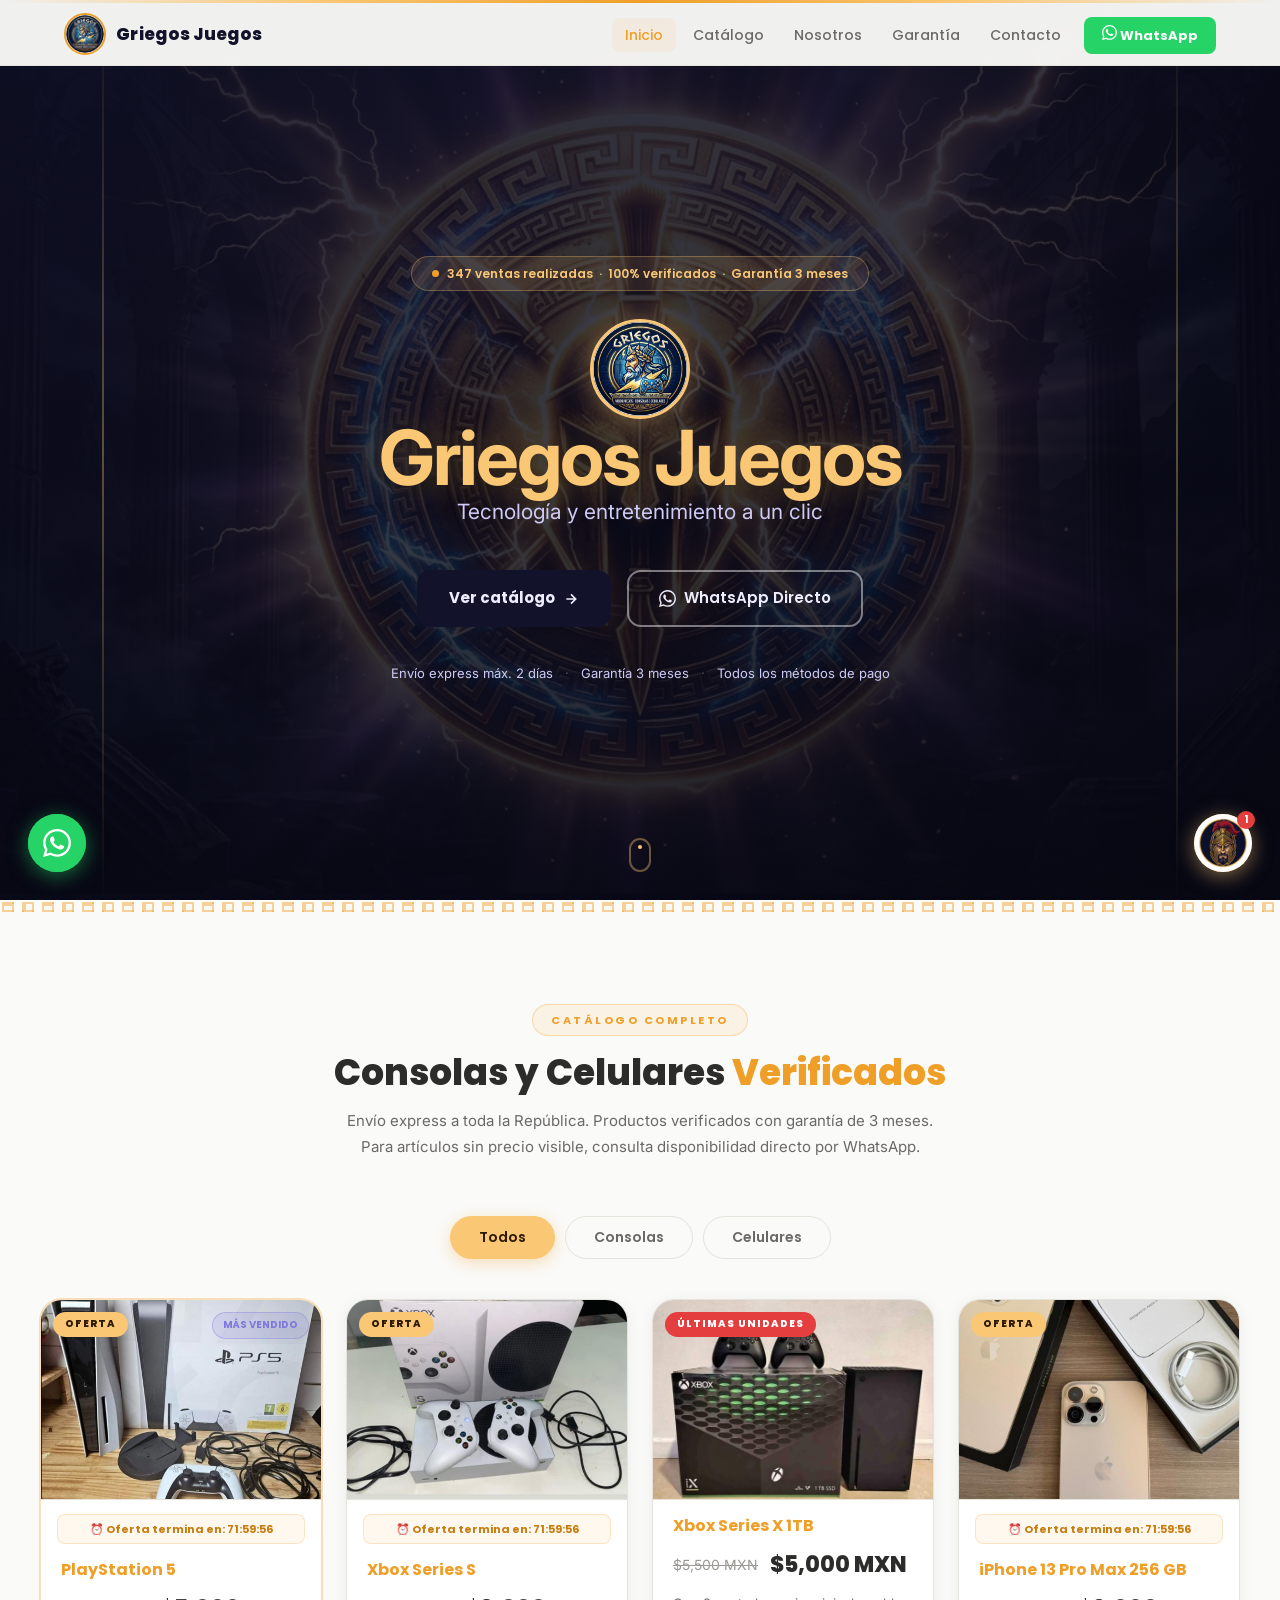
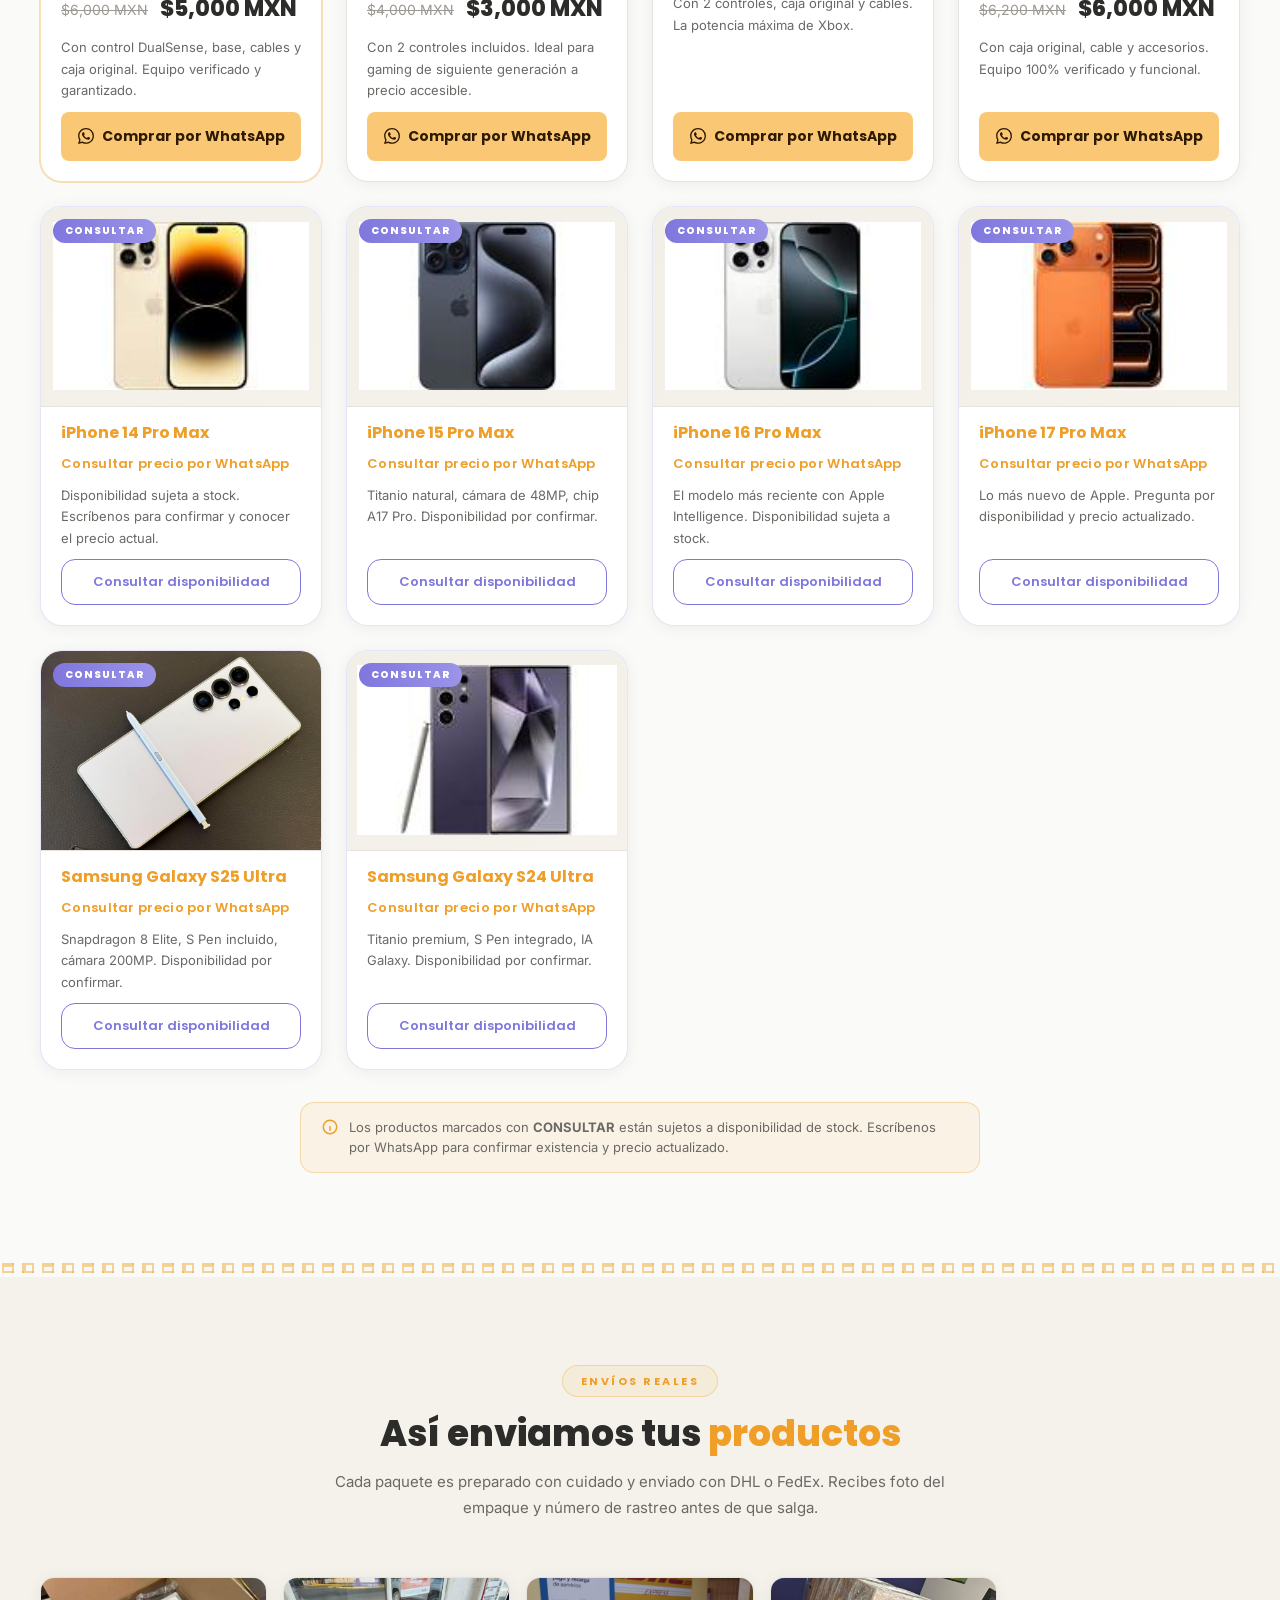
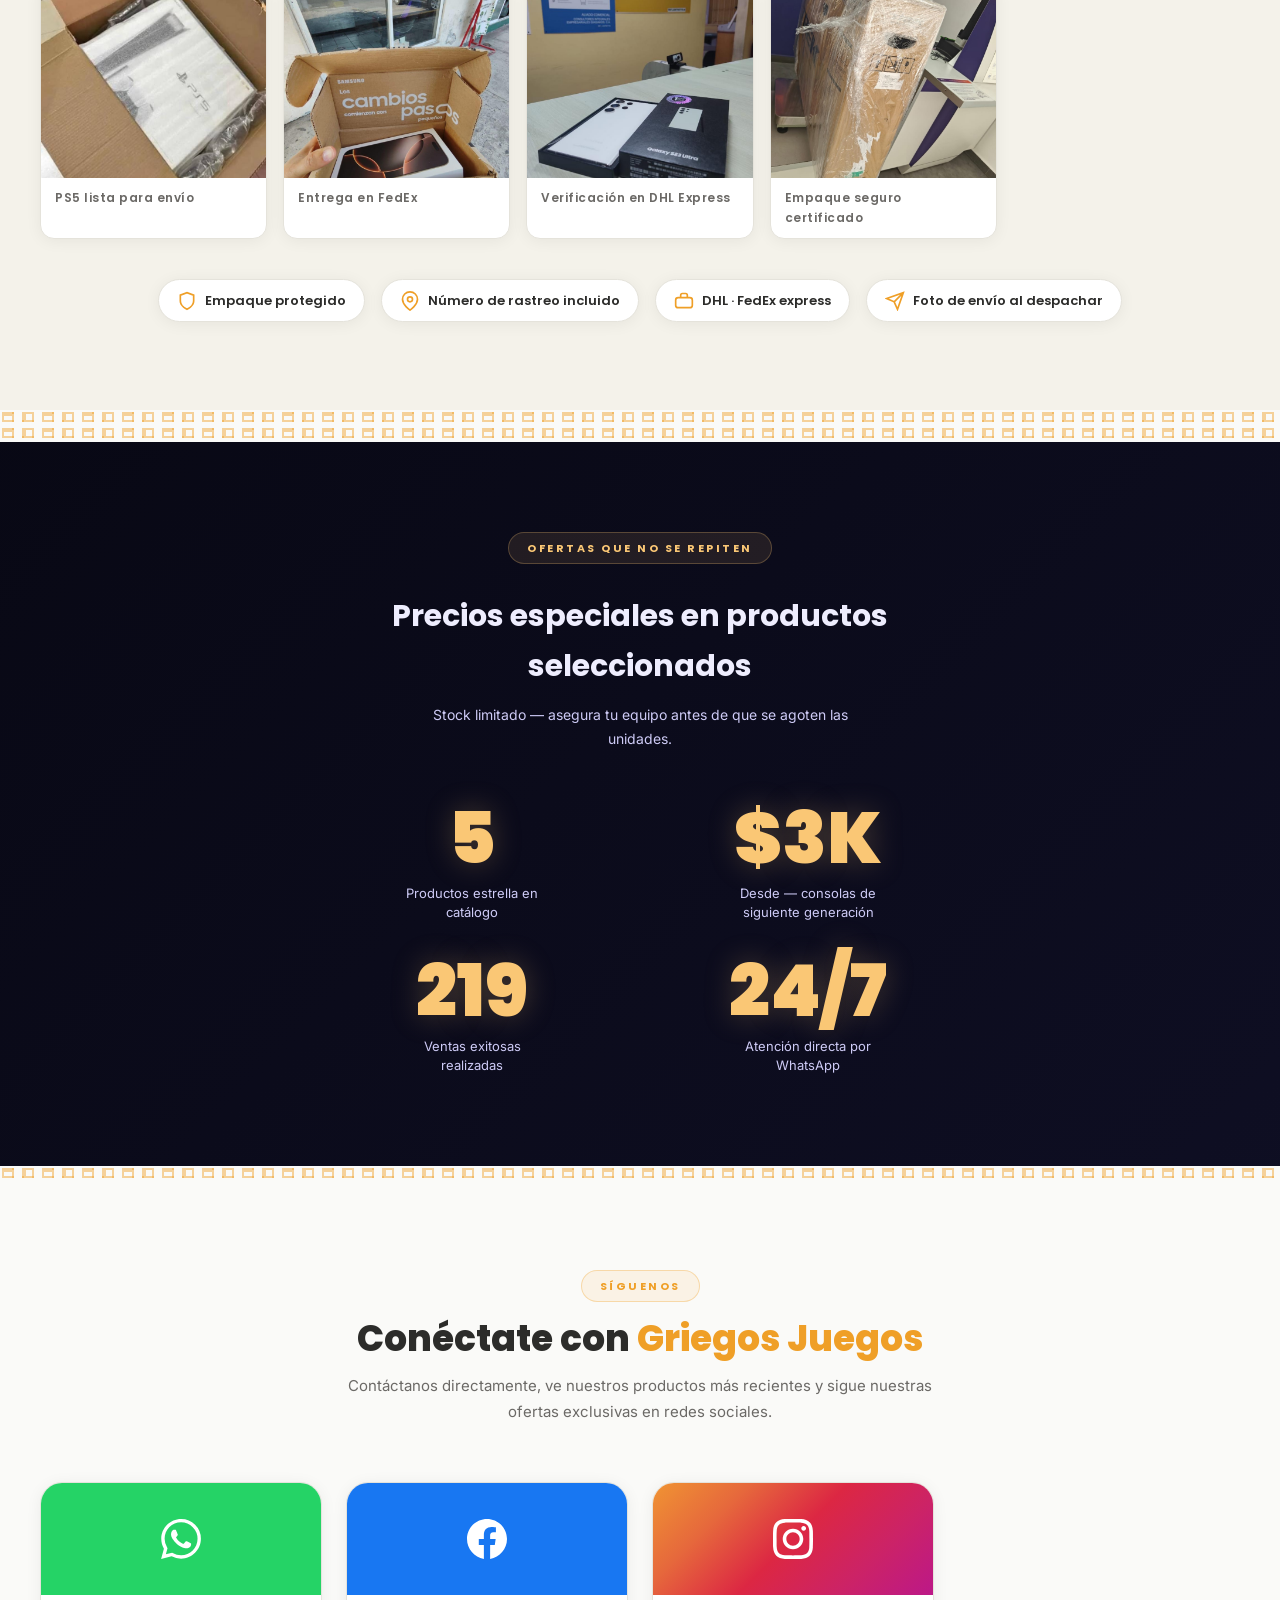
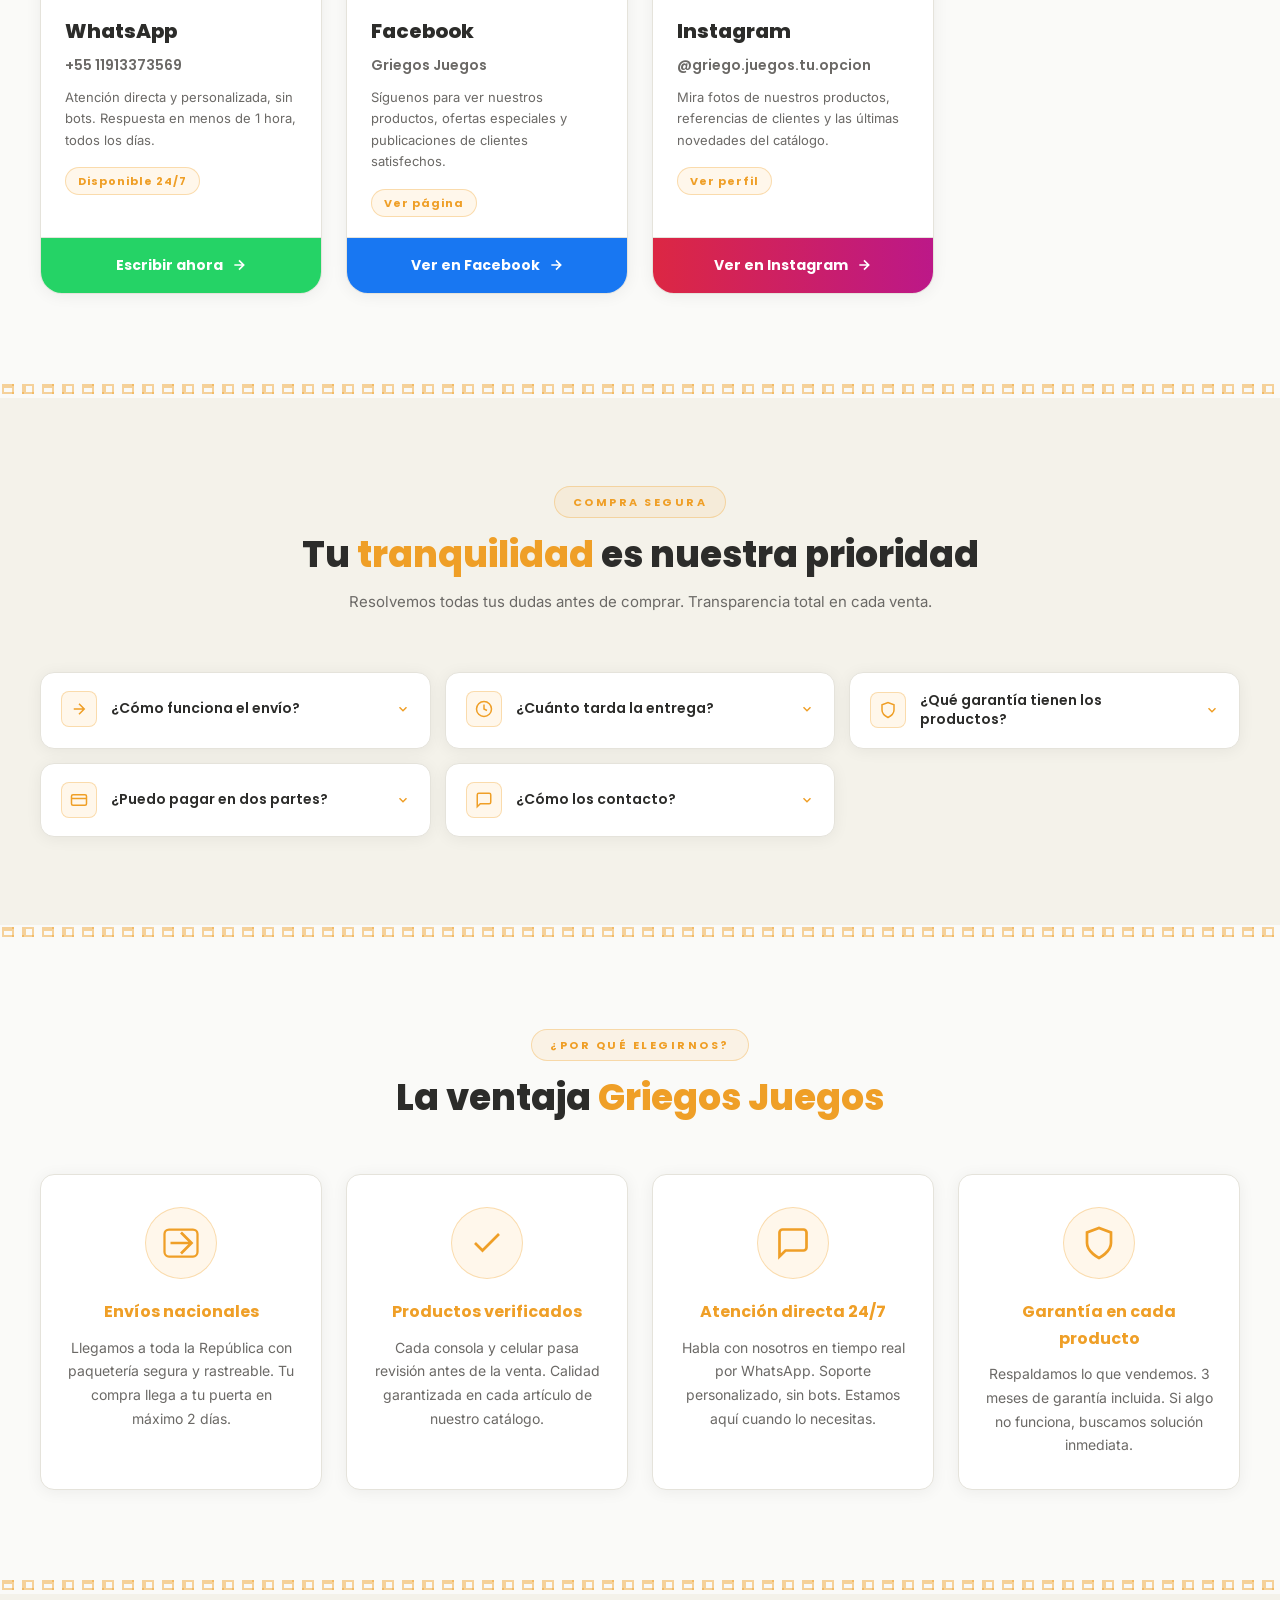
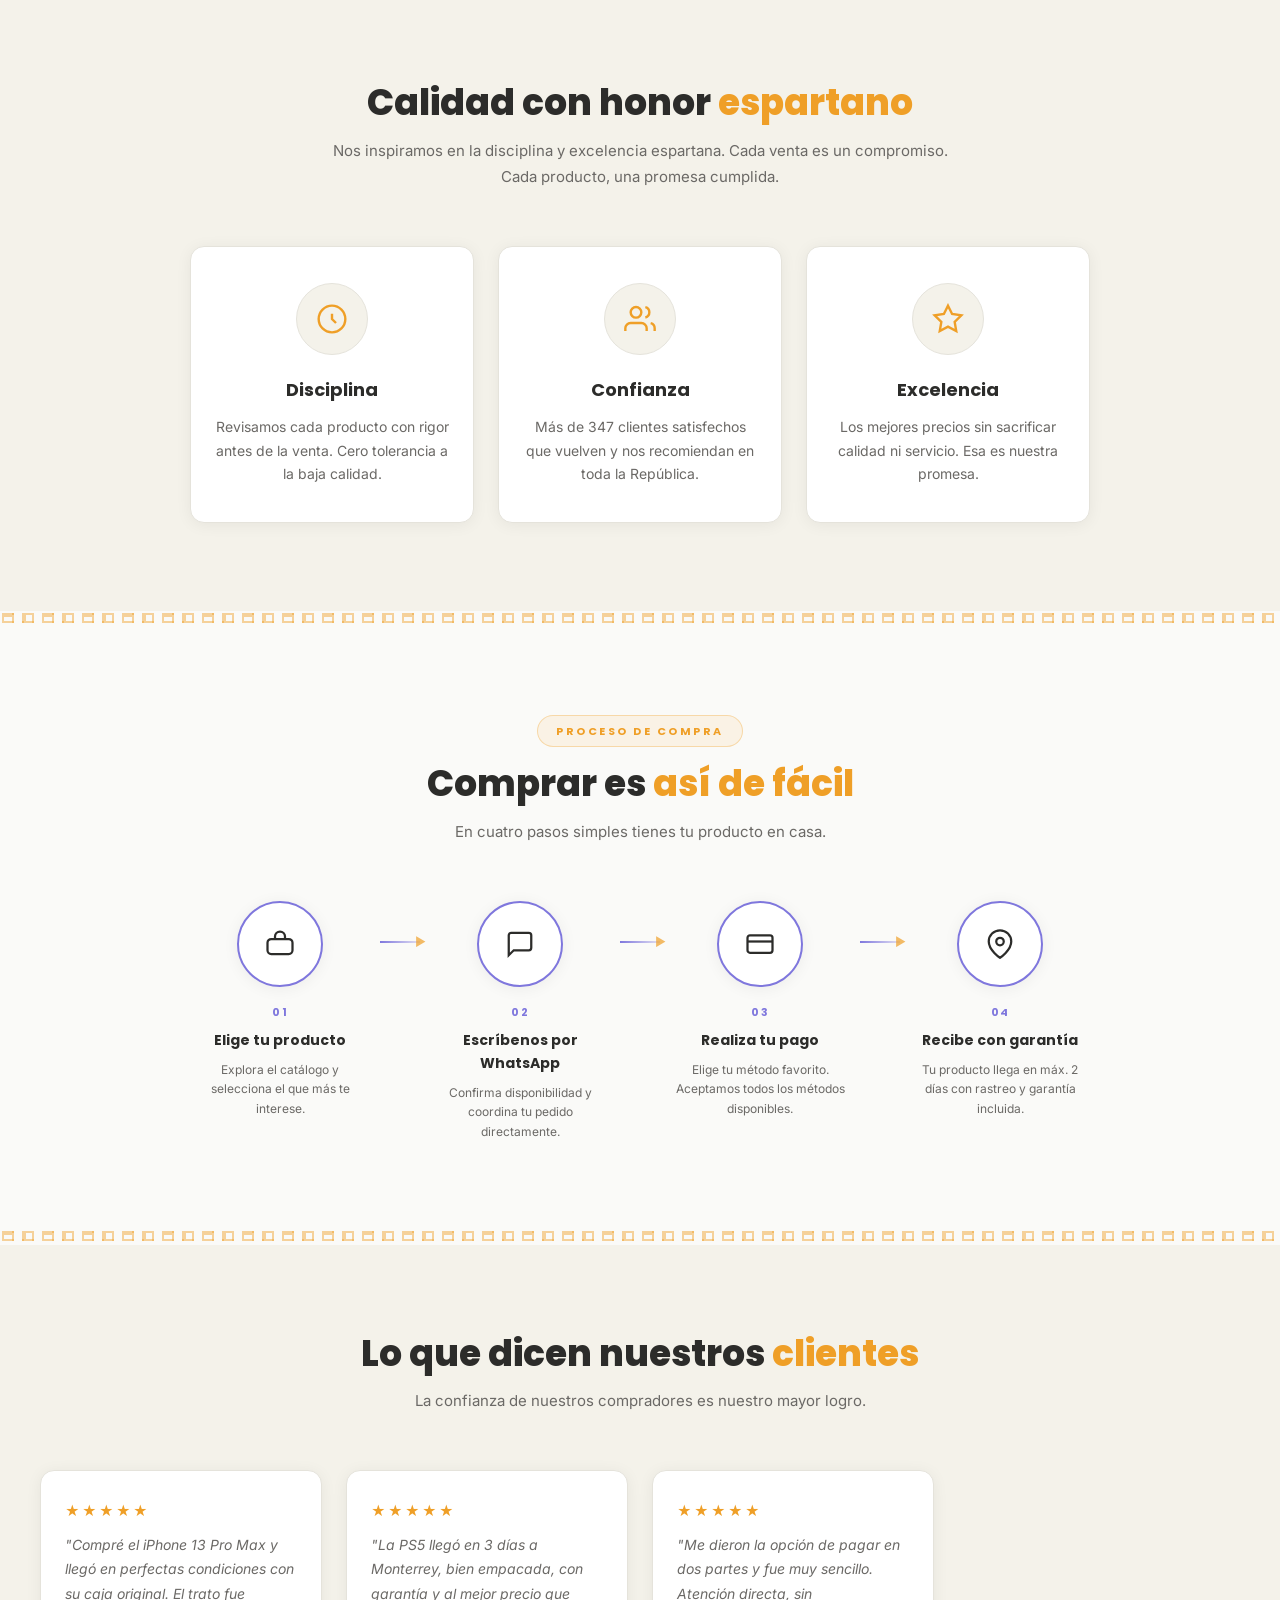
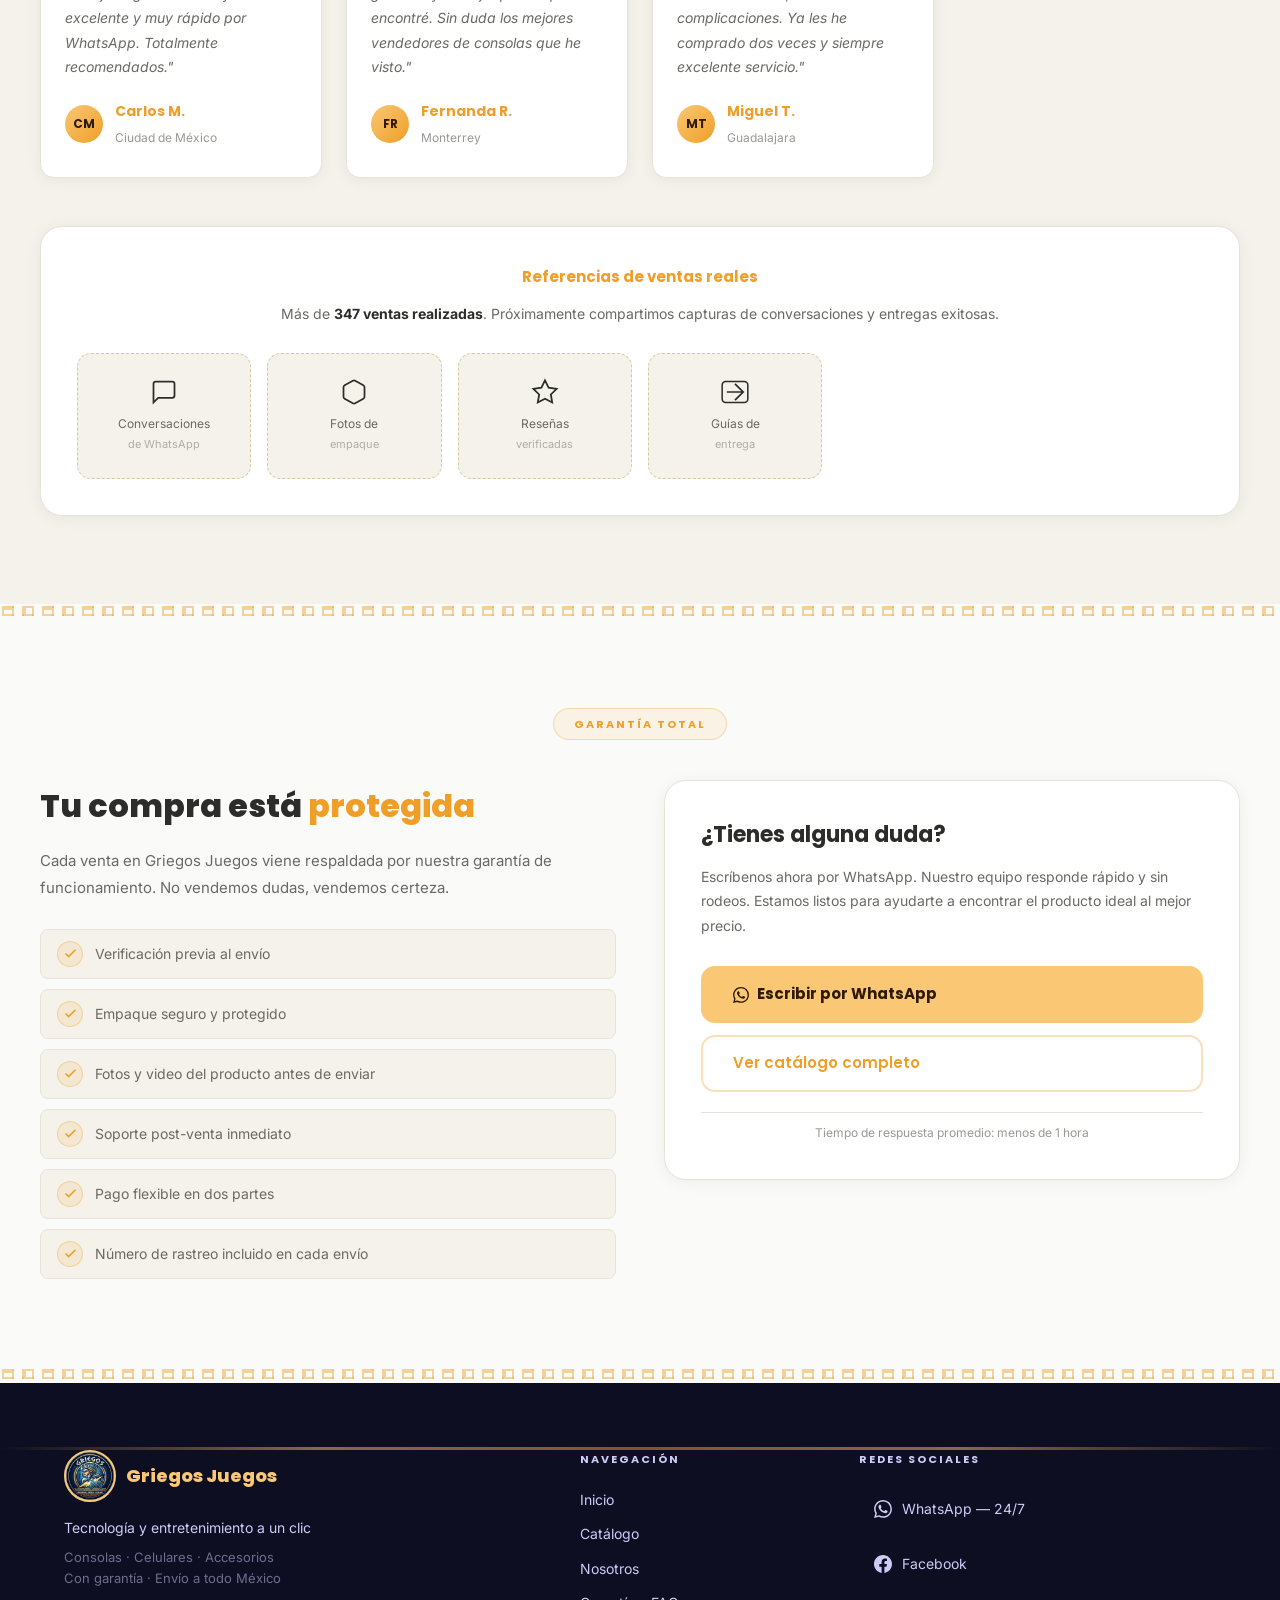
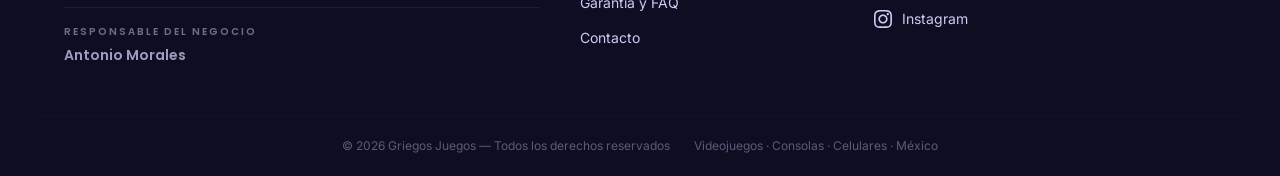
==== commit 108169c2: "v1.6 — URL Vercel real: sitemap.xml, robots.txt, og:image, Schema.org actualizados" ====
--- a/index.html
+++ b/index.html
@@ -20,7 +20,8 @@
   <meta property="og:title" content="Griegos Juegos — Consolas y Celulares con Garantía en México">
   <meta property="og:description" content="Consolas y celulares 100% verificados. Garantía 3 meses. Envío express a toda la República. 347 ventas realizadas.">
   <meta property="og:type" content="website">
-  <meta property="og:image" content="assets/images/logo.png">
+  <meta property="og:url" content="https://griegos-juegos.vercel.app/">
+  <meta property="og:image" content="https://griegos-juegos.vercel.app/assets/images/logo-facebook.jpg">
   <meta property="og:locale" content="es_MX">
   <meta property="og:site_name" content="Griegos Juegos">
 
@@ -28,15 +29,18 @@
   <meta name="twitter:card" content="summary_large_image">
   <meta name="twitter:title" content="Griegos Juegos — Consolas y Celulares México">
   <meta name="twitter:description" content="347 ventas. Garantía 3 meses. Envío express 2 días.">
+  <meta name="twitter:image" content="https://griegos-juegos.vercel.app/assets/images/logo-facebook.jpg">
 
   <!-- Schema.org LocalBusiness -->
   <script type="application/ld+json">
   {
-    "@context":"https://schema.org",
-    "@type":"Store",
-    "name":"Griegos Juegos",
+    "@context": "https://schema.org",
+    "@type": "LocalBusiness",
+    "name": "Griegos Juegos",
+    "url": "https://griegos-juegos.vercel.app/",
+    "logo": "https://griegos-juegos.vercel.app/assets/images/logo-facebook.jpg",
+    "image": "https://griegos-juegos.vercel.app/assets/images/logo-facebook.jpg",
     "description":"Venta de consolas PlayStation, Xbox, iPhones y accesorios verificados con garantía de 3 meses. Entregas express a toda la República Mexicana.",
-    "url":"https://griegosjuegos.vercel.app",
     "telephone":"+5511913373569",
     "priceRange":"$$",
     "currenciesAccepted":"MXN",
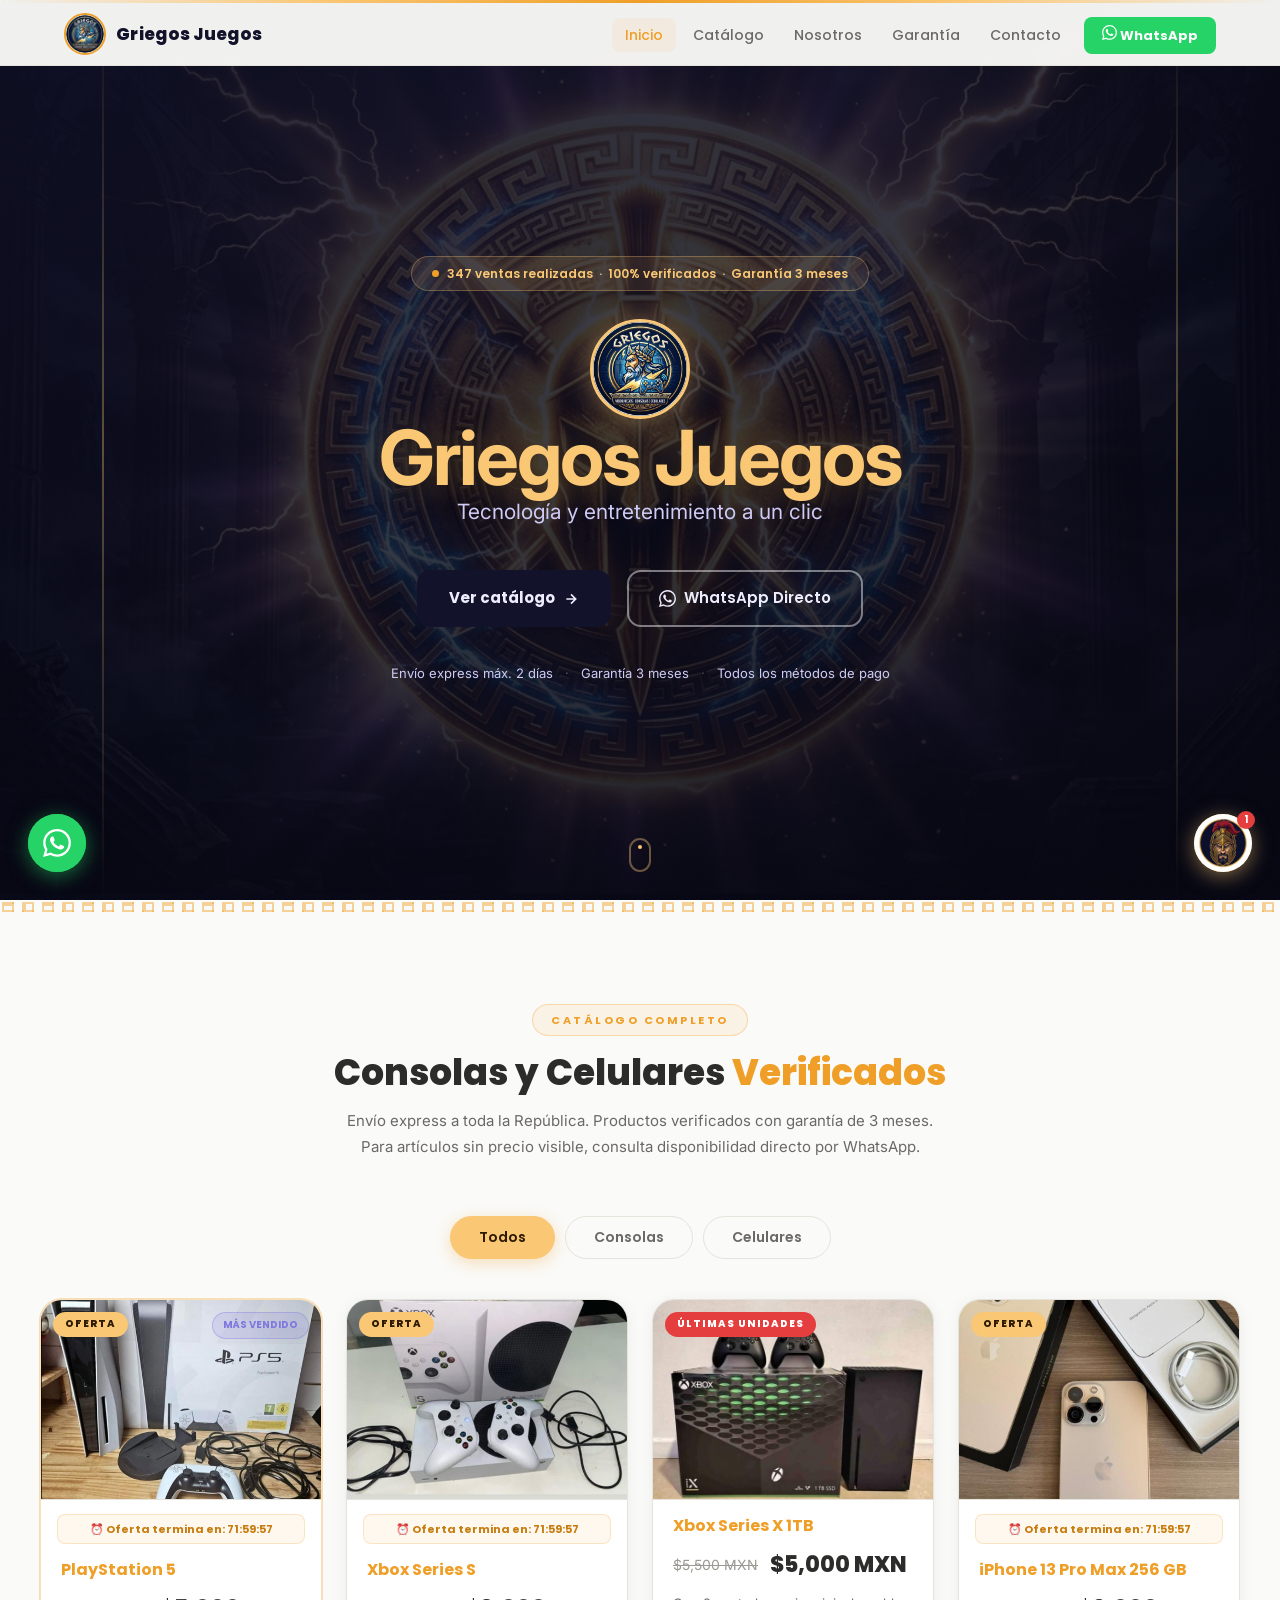
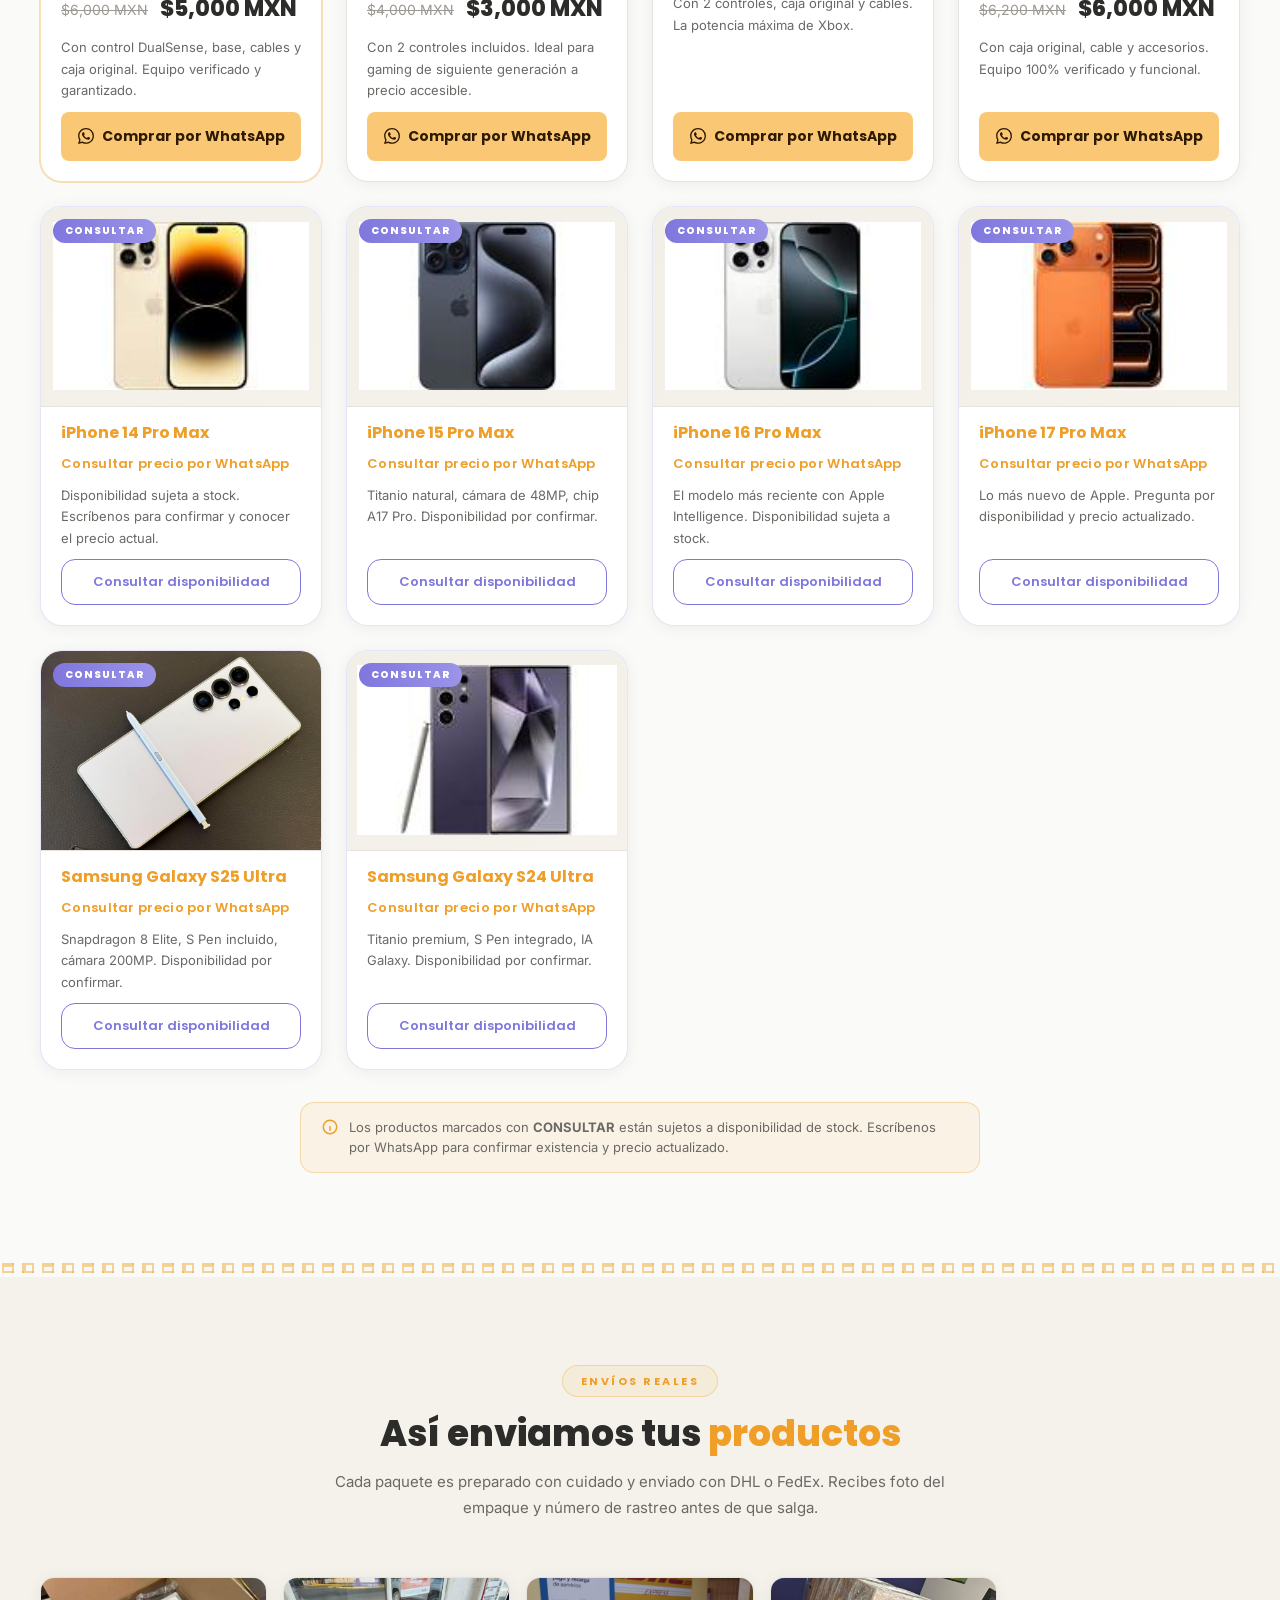
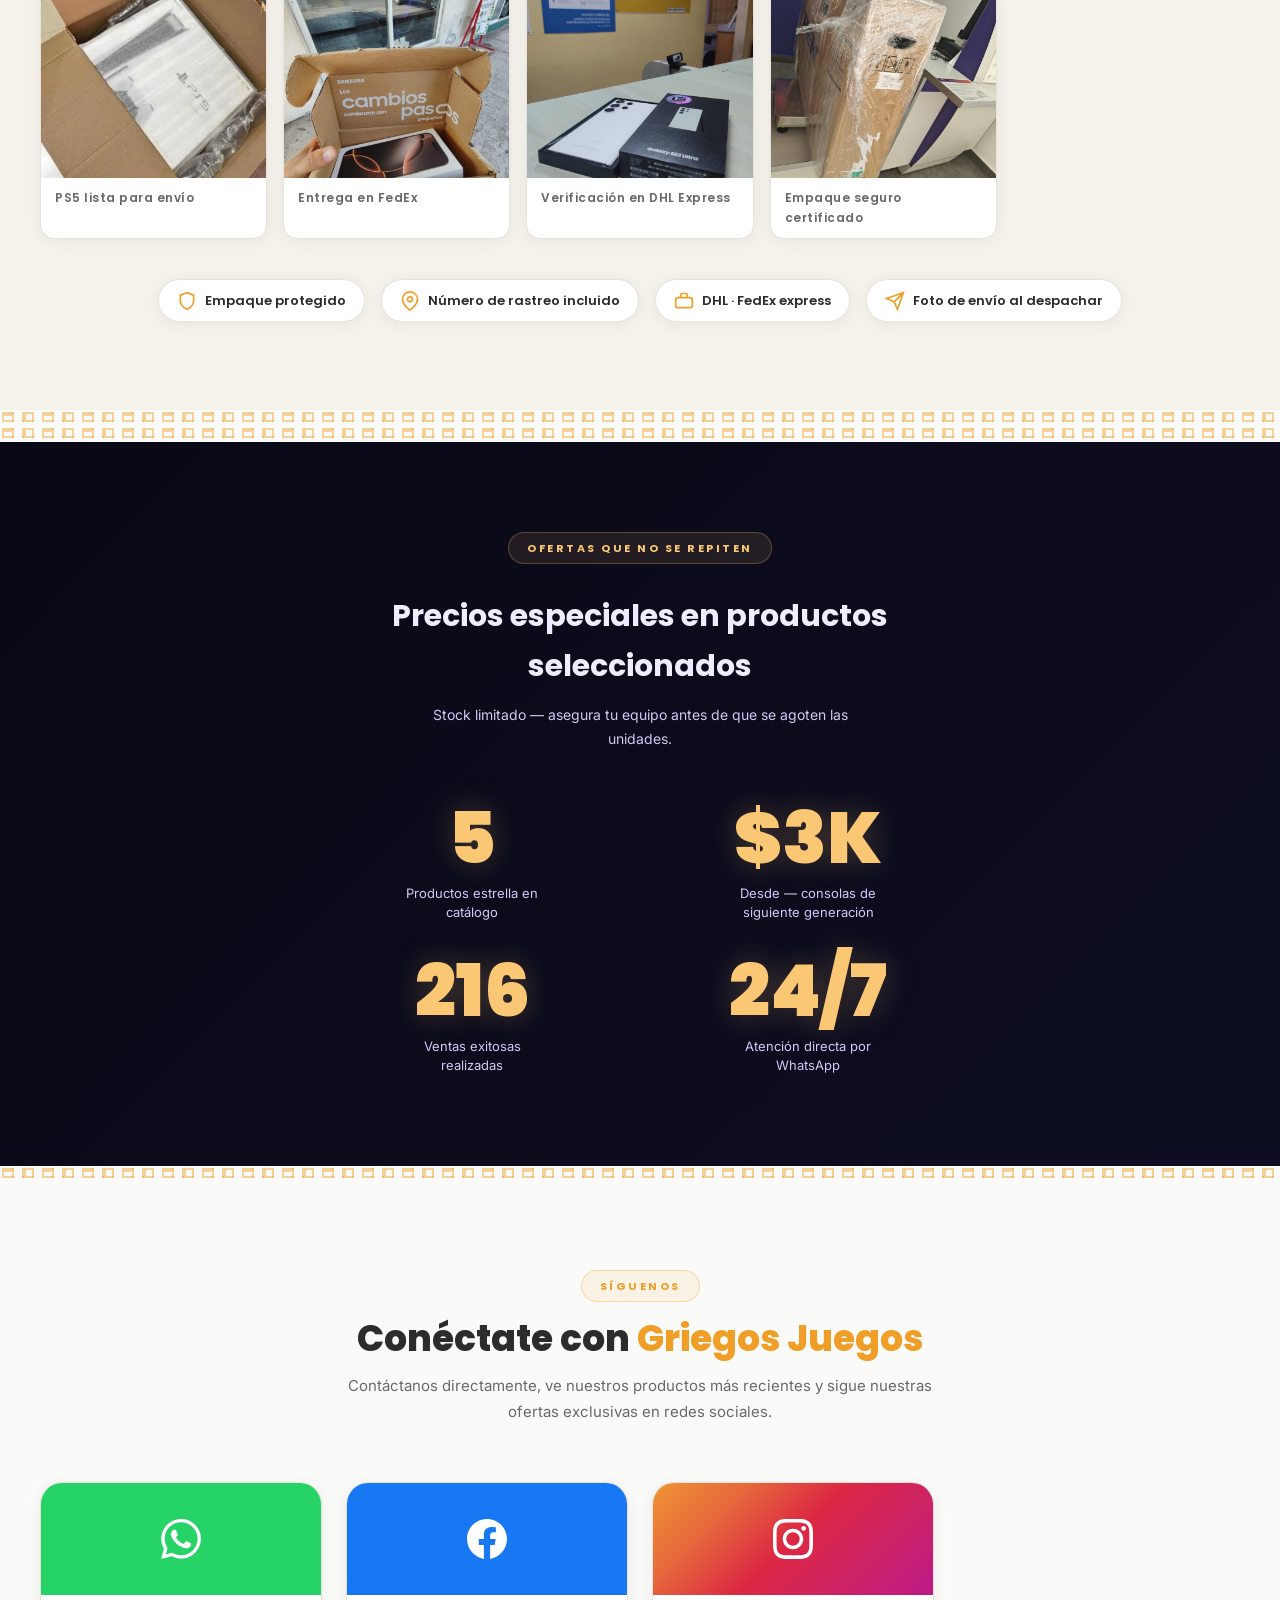
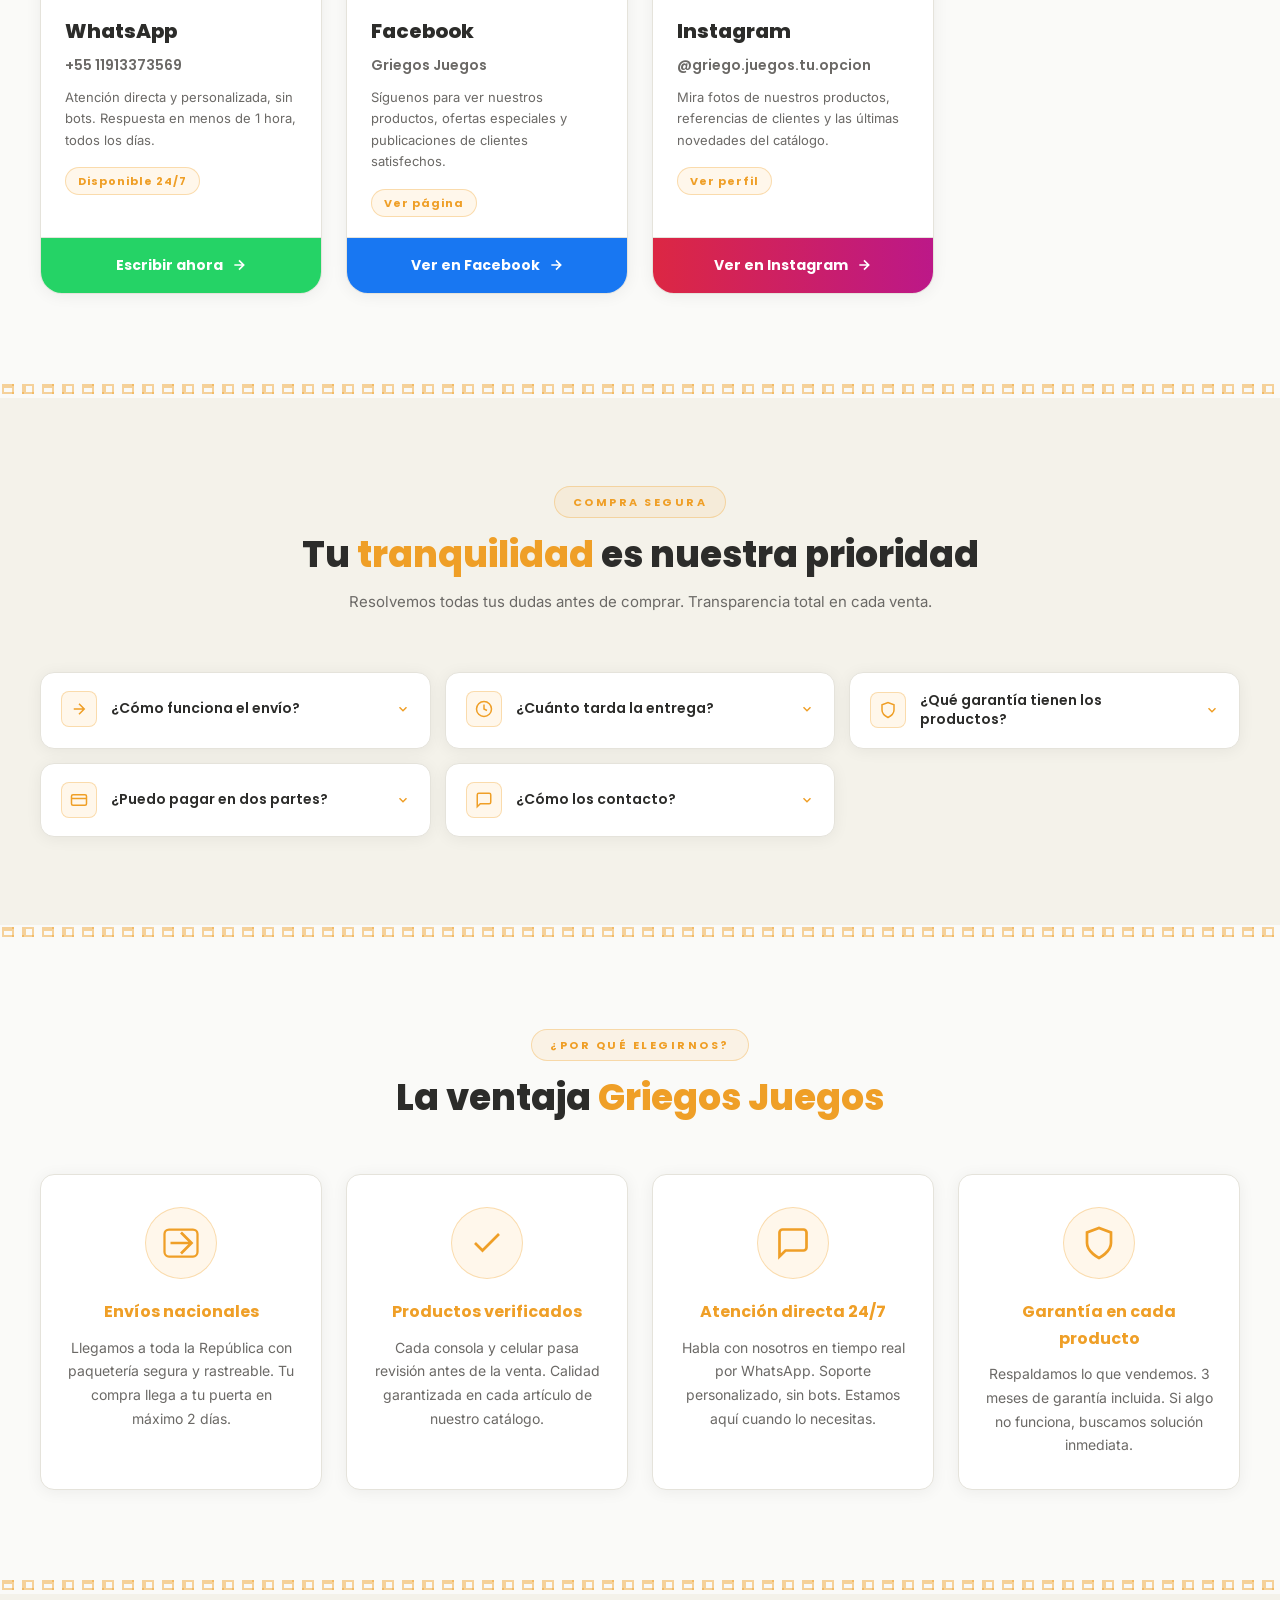
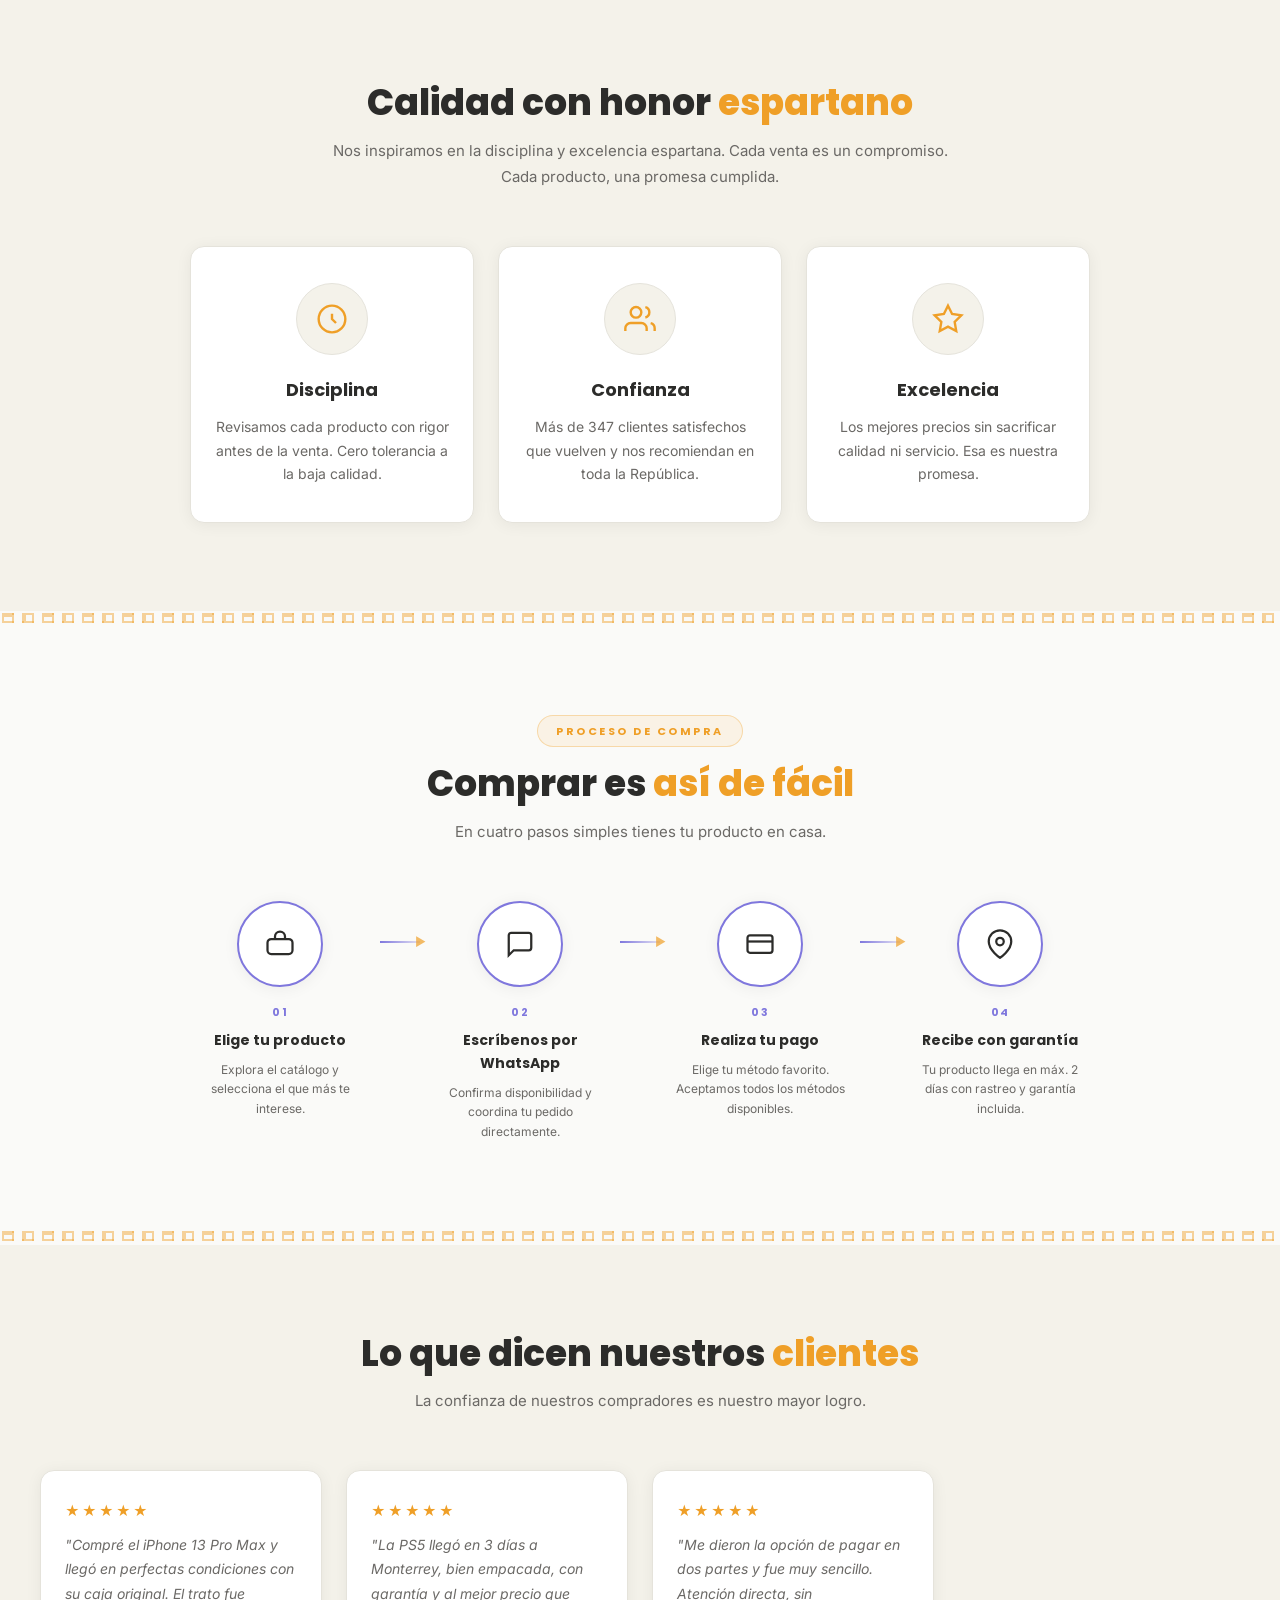
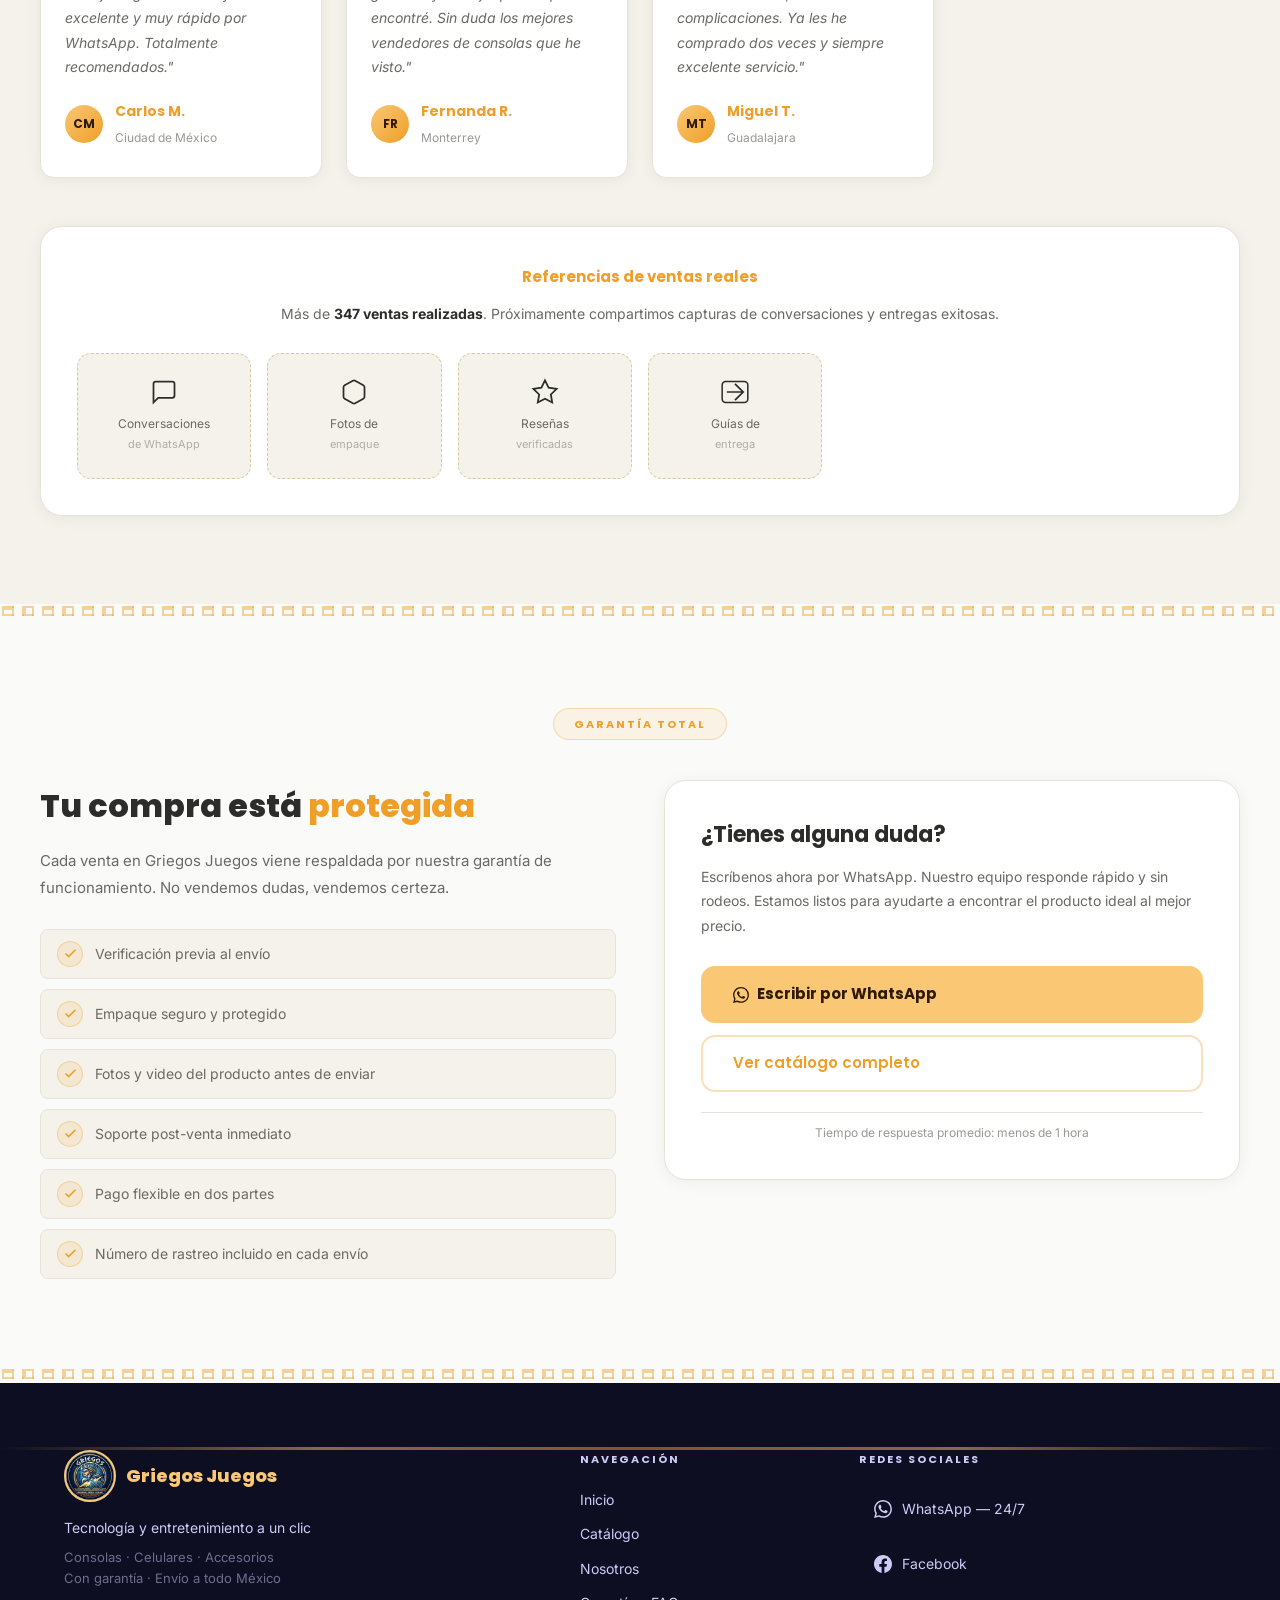
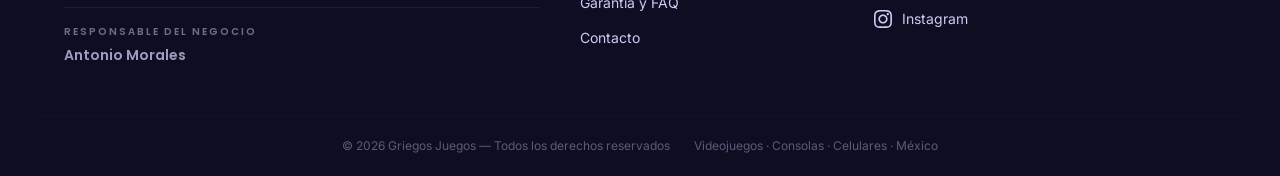
==== commit b2166734: "Google Search Console: archivo HTML corregido + meta tag de verificacion" ====
--- a/index.html
+++ b/index.html
@@ -15,6 +15,7 @@
   <!-- Favicon — logo Griegos Juegos -->
   <link rel="icon" type="image/jpeg" href="favicon.jpg">
   <link rel="apple-touch-icon" href="assets/images/logo-facebook.jpg">
+  <meta name="google-site-verification" content="e51eaedf7de33a8e">
 
   <!-- Open Graph -->
   <meta property="og:title" content="Griegos Juegos — Consolas y Celulares con Garantía en México">
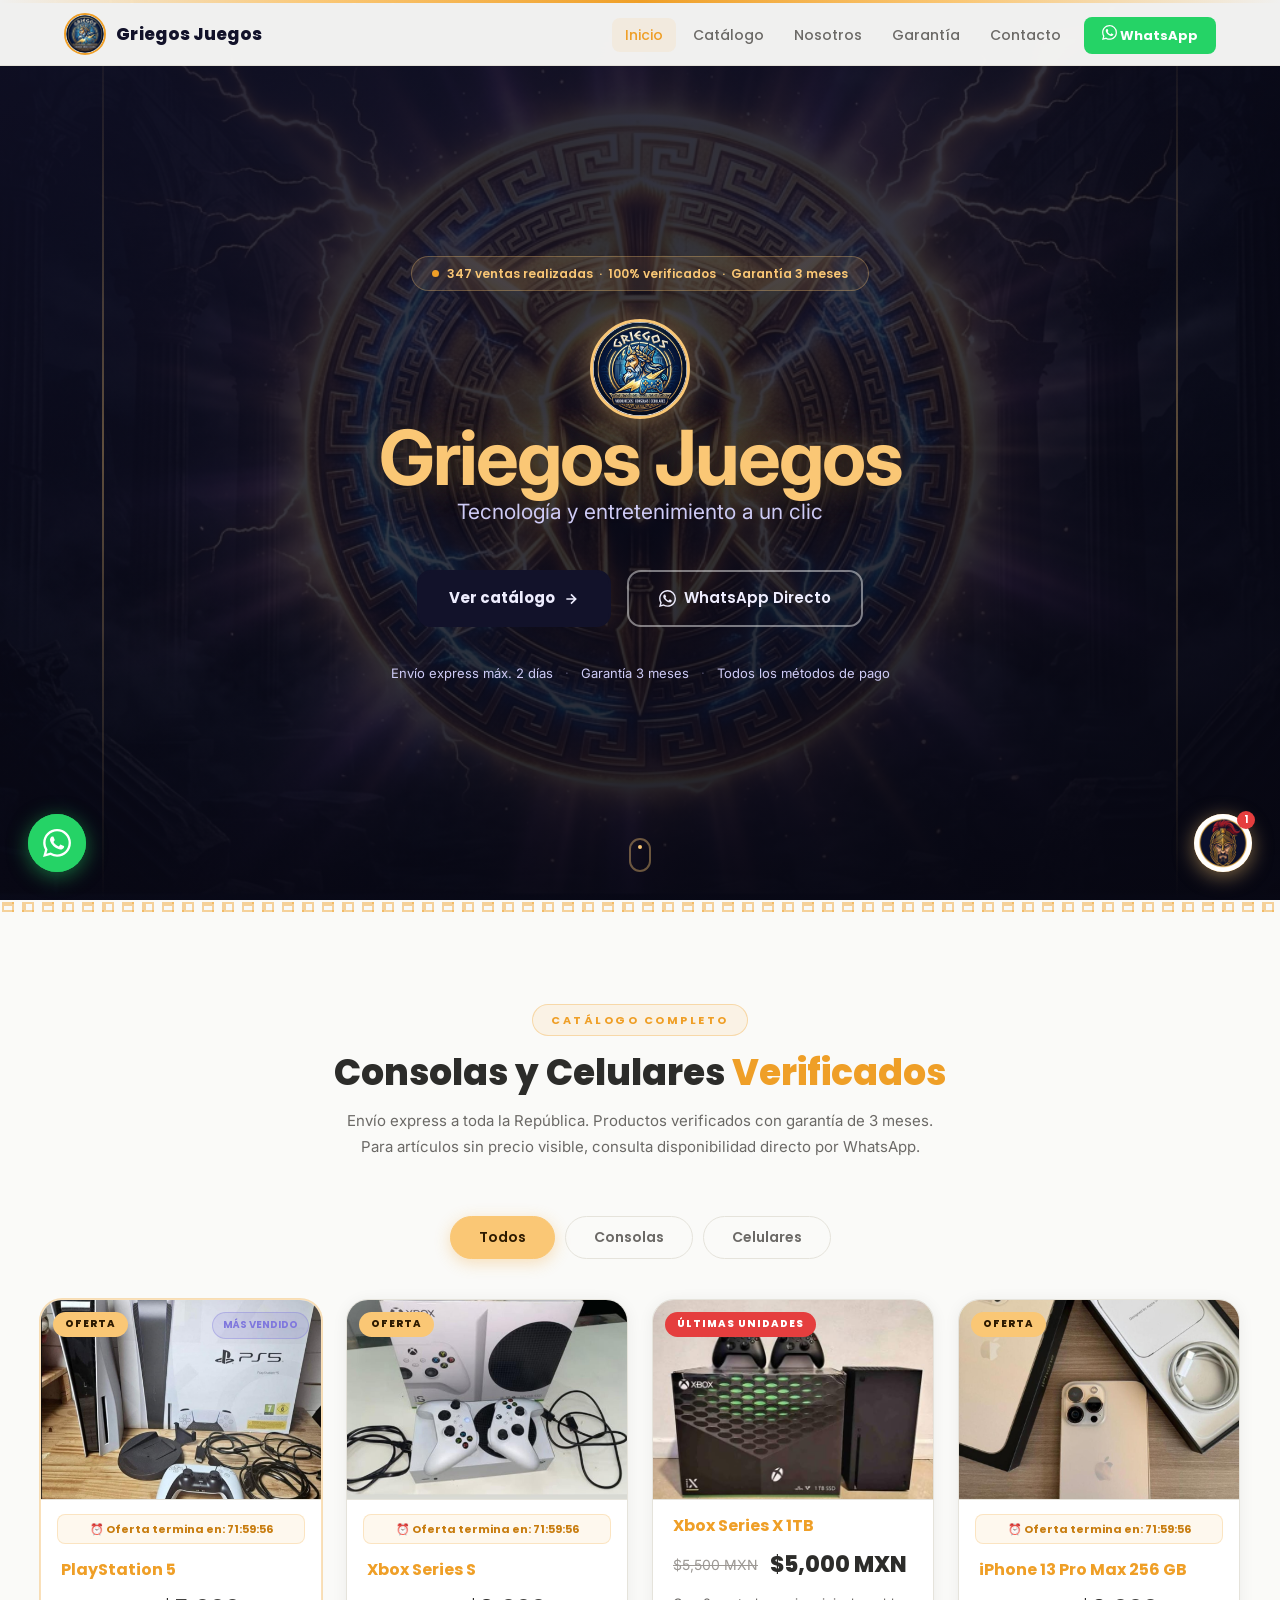
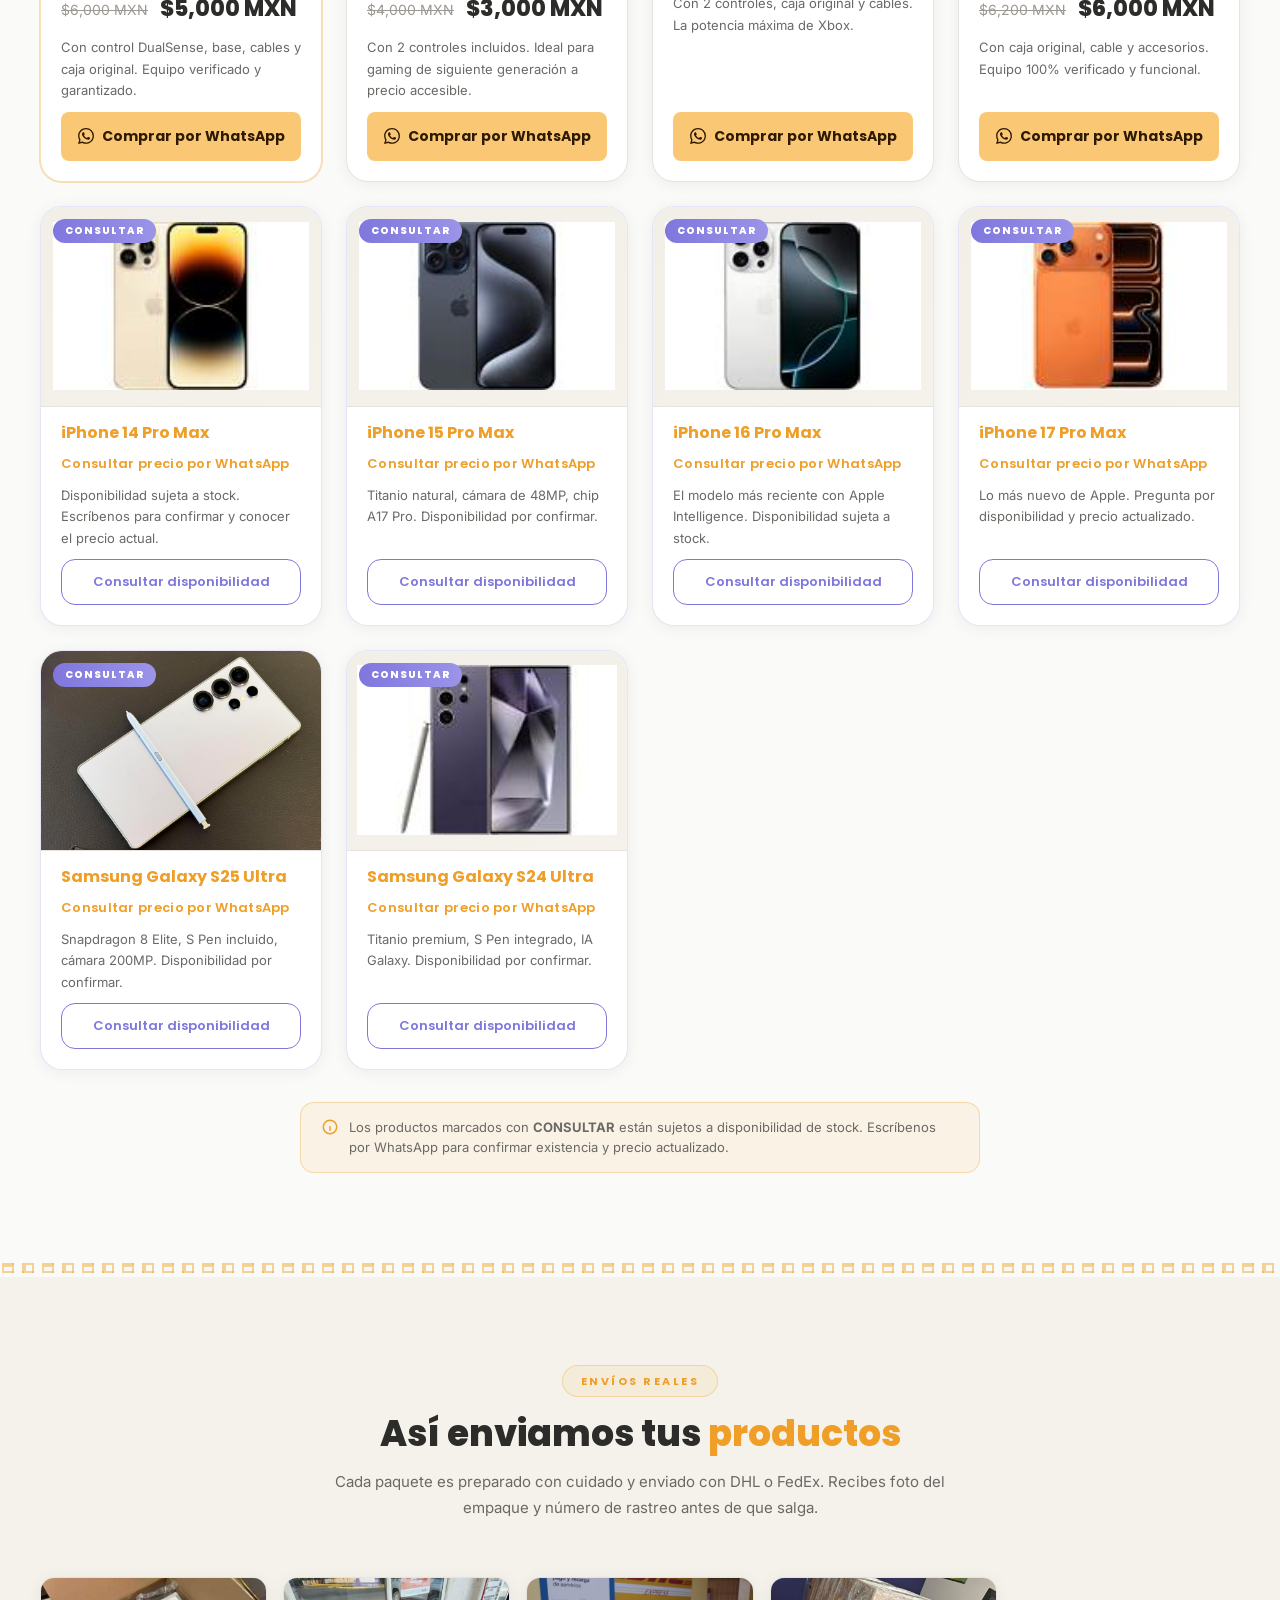
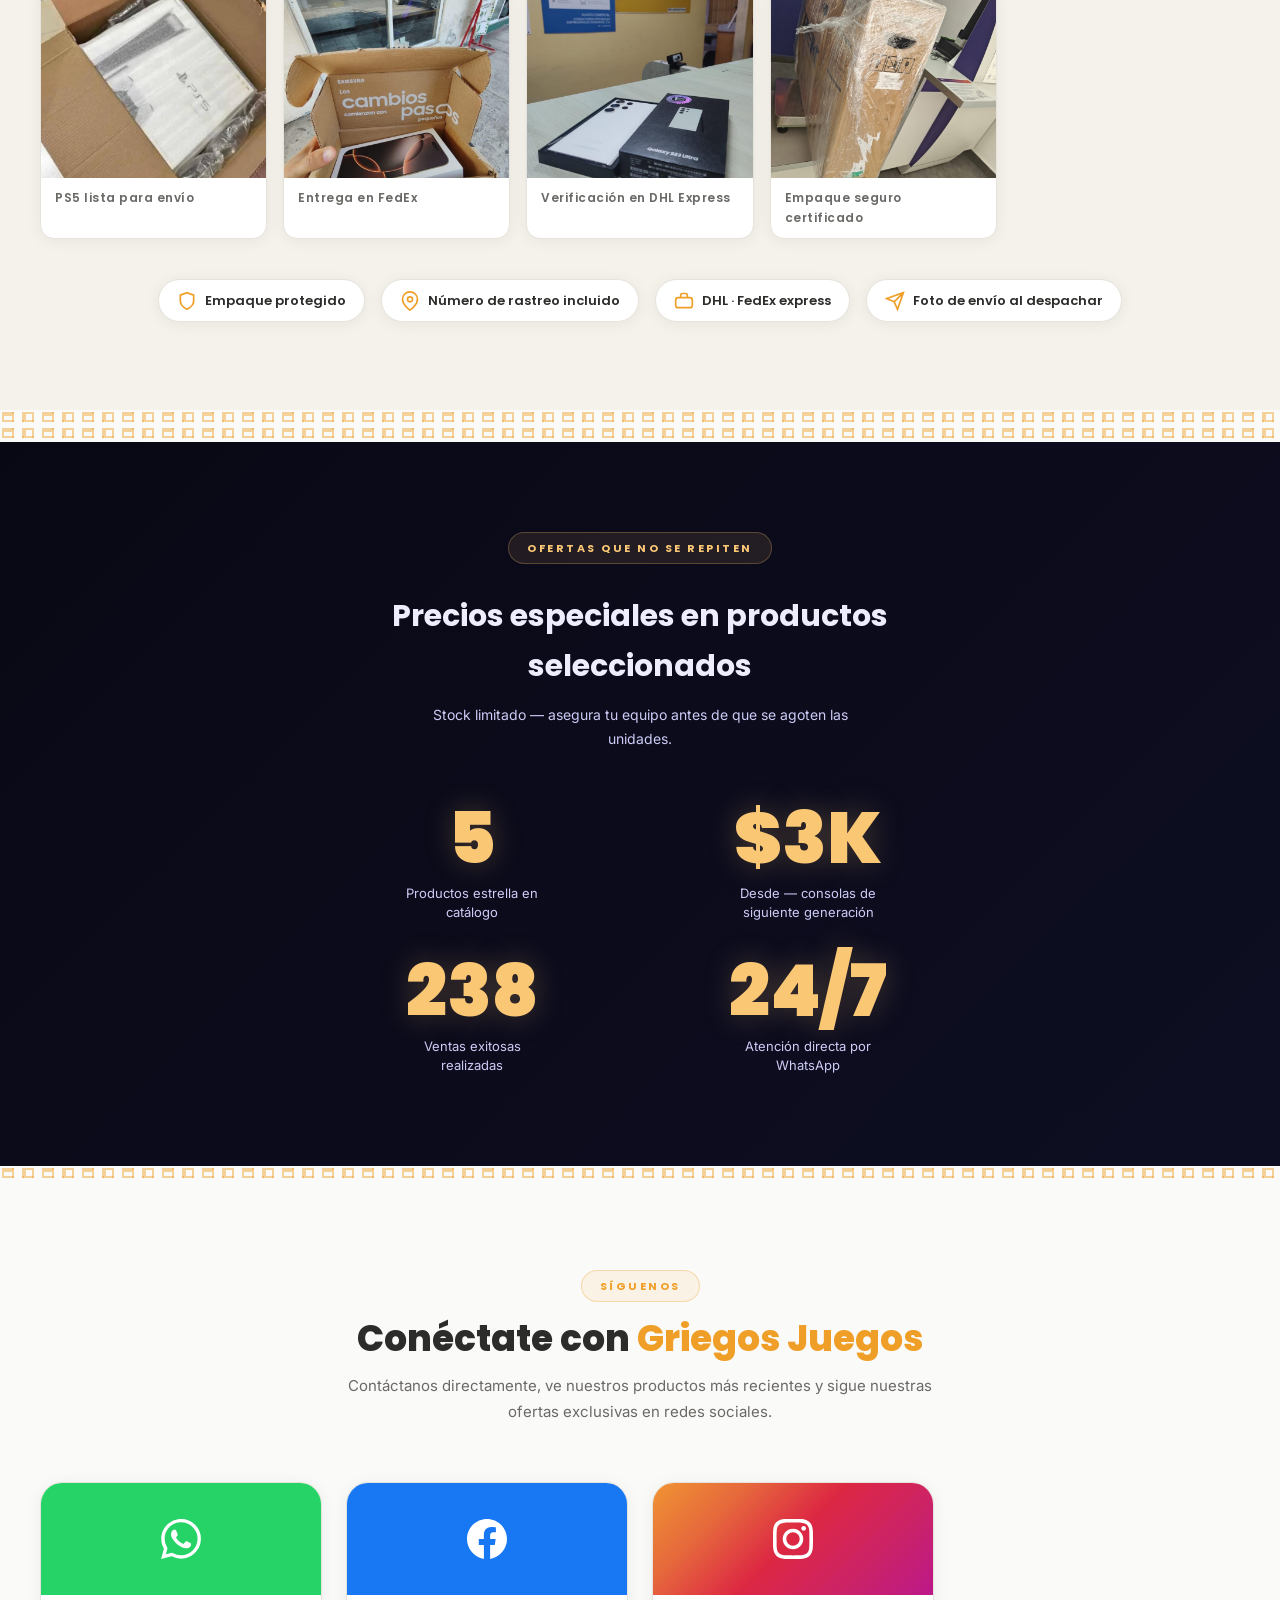
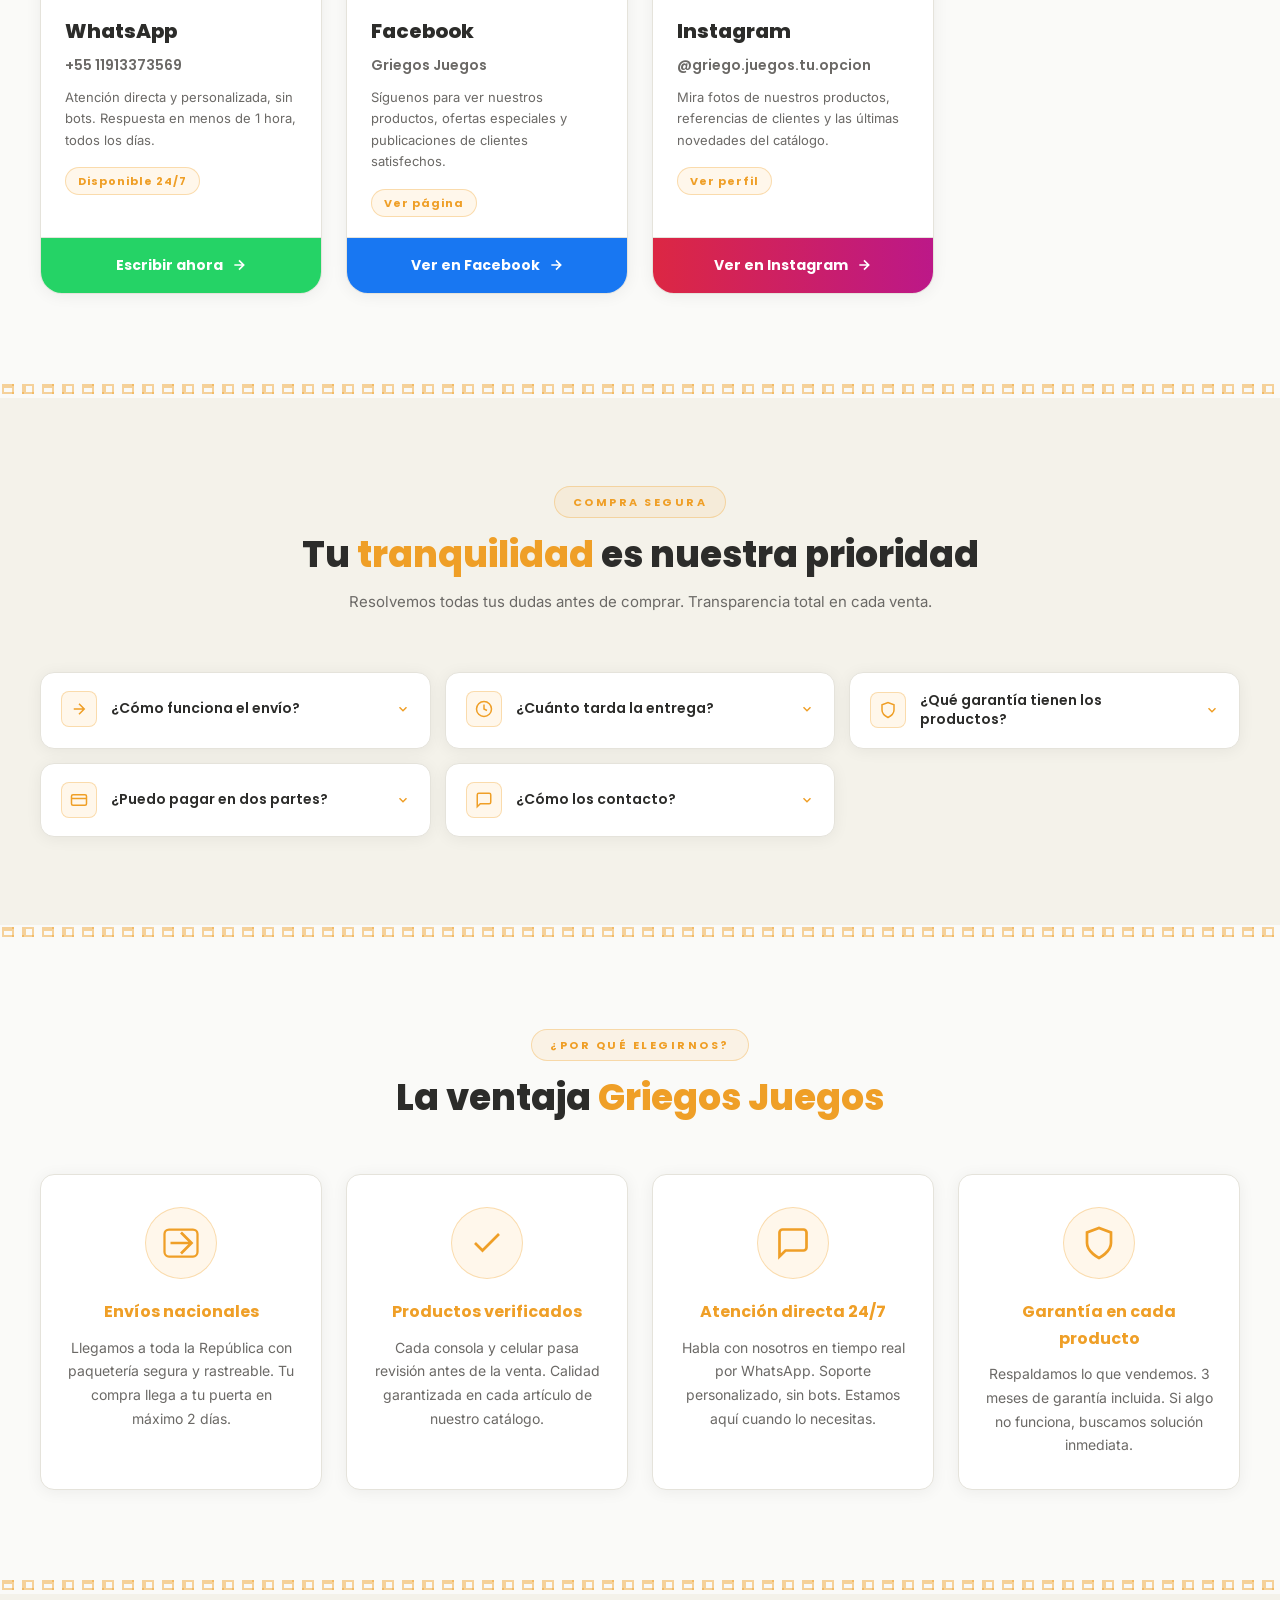
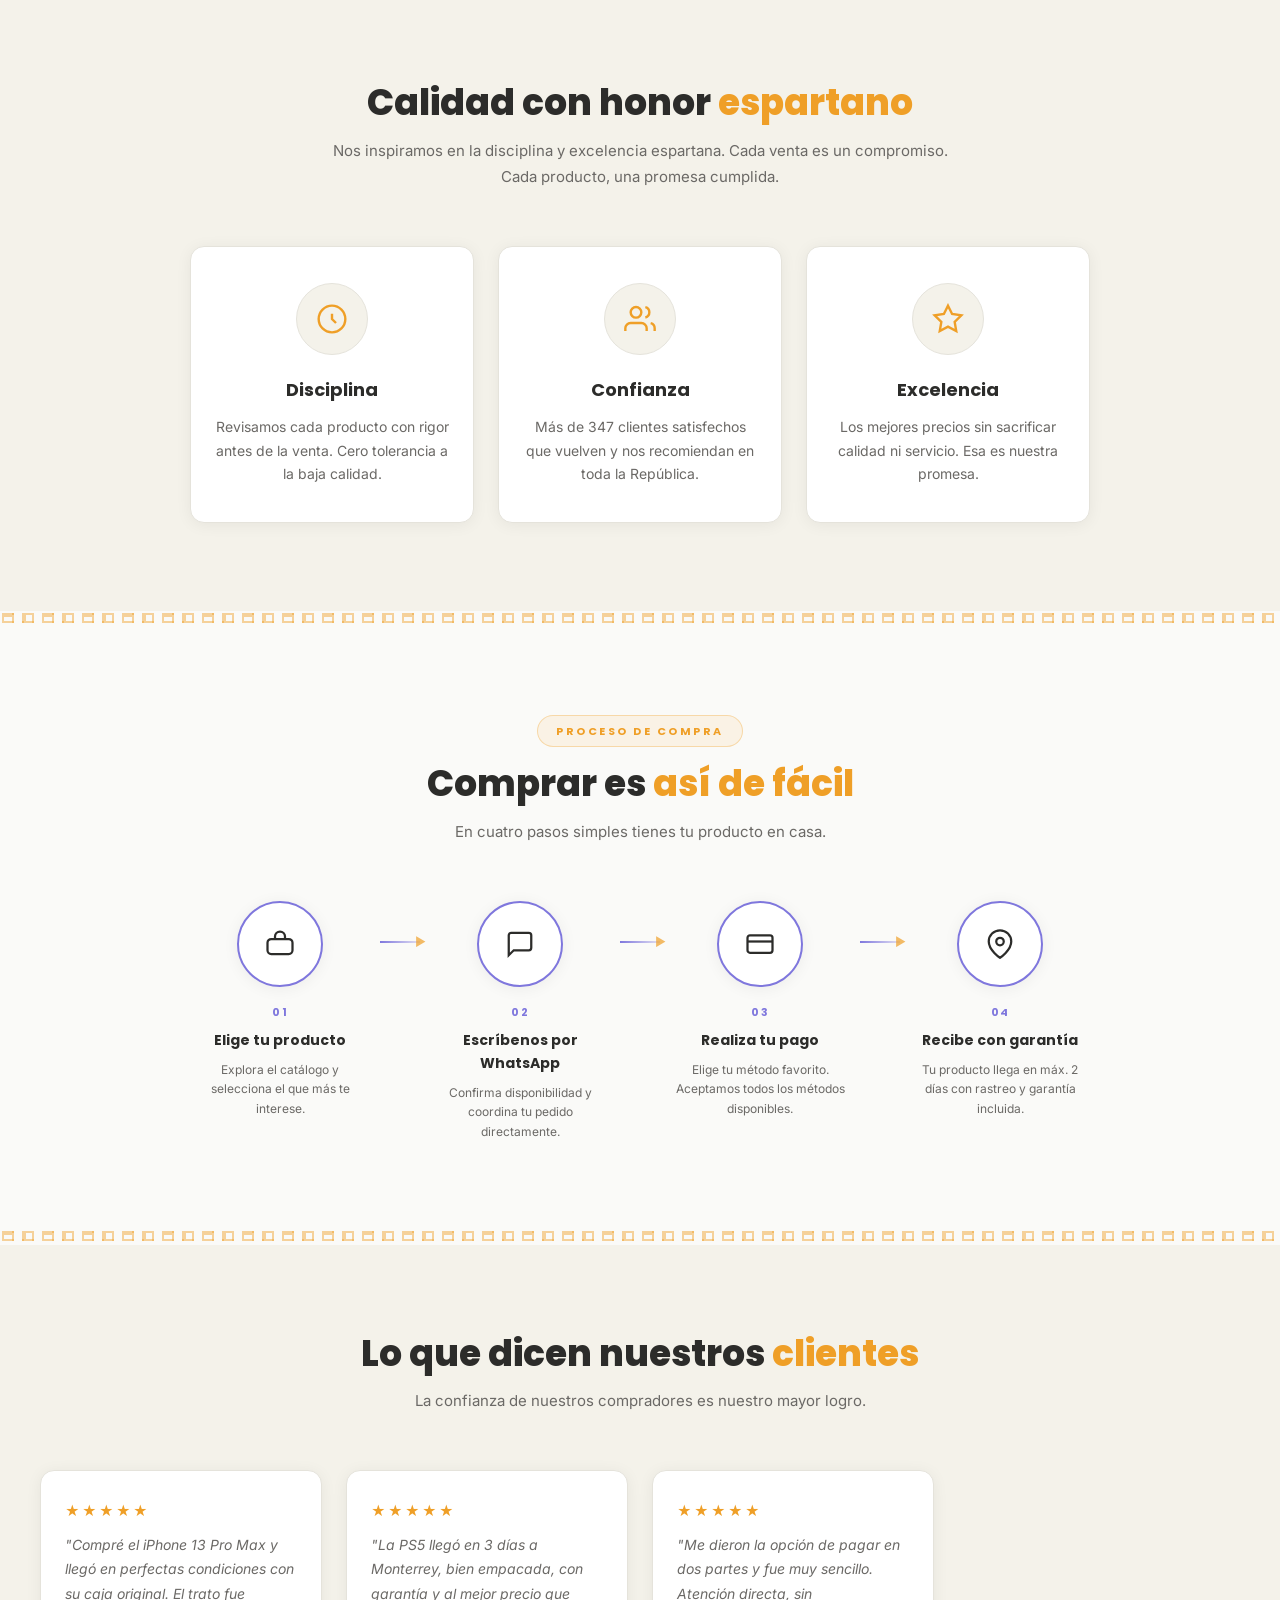
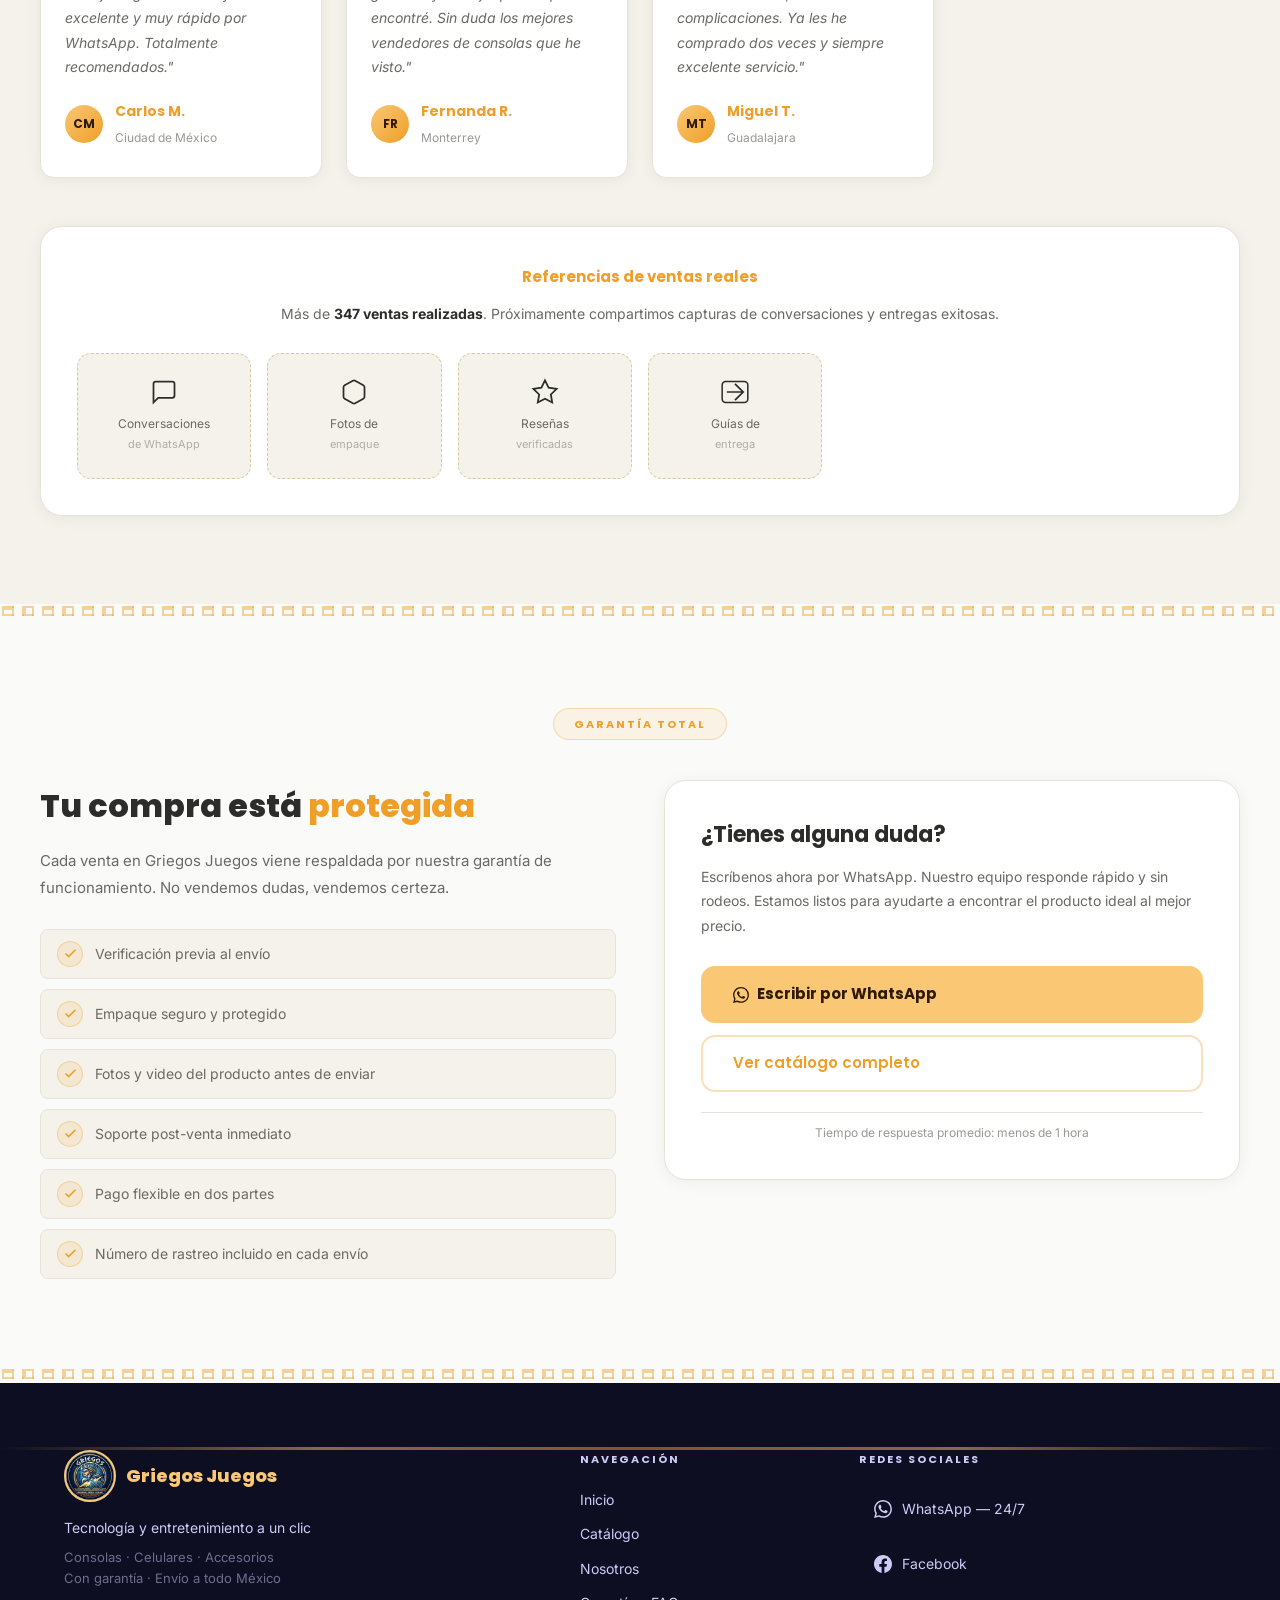
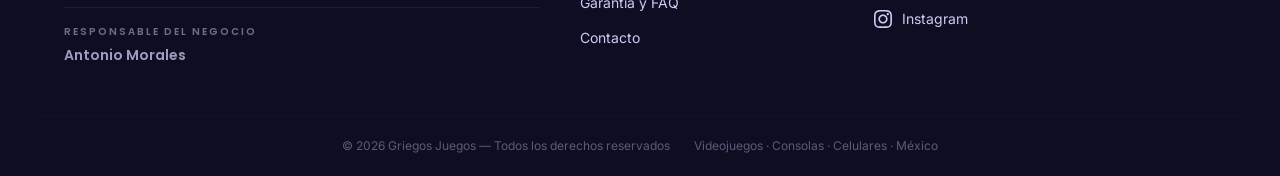
==== commit 007936f3: "Fix: google-site-verification token correcto (googlee51eaedf7de33a8e)" ====
--- a/index.html
+++ b/index.html
@@ -15,7 +15,7 @@
   <!-- Favicon — logo Griegos Juegos -->
   <link rel="icon" type="image/jpeg" href="favicon.jpg">
   <link rel="apple-touch-icon" href="assets/images/logo-facebook.jpg">
-  <meta name="google-site-verification" content="e51eaedf7de33a8e">
+  <meta name="google-site-verification" content="googlee51eaedf7de33a8e">
 
   <!-- Open Graph -->
   <meta property="og:title" content="Griegos Juegos — Consolas y Celulares con Garantía en México">
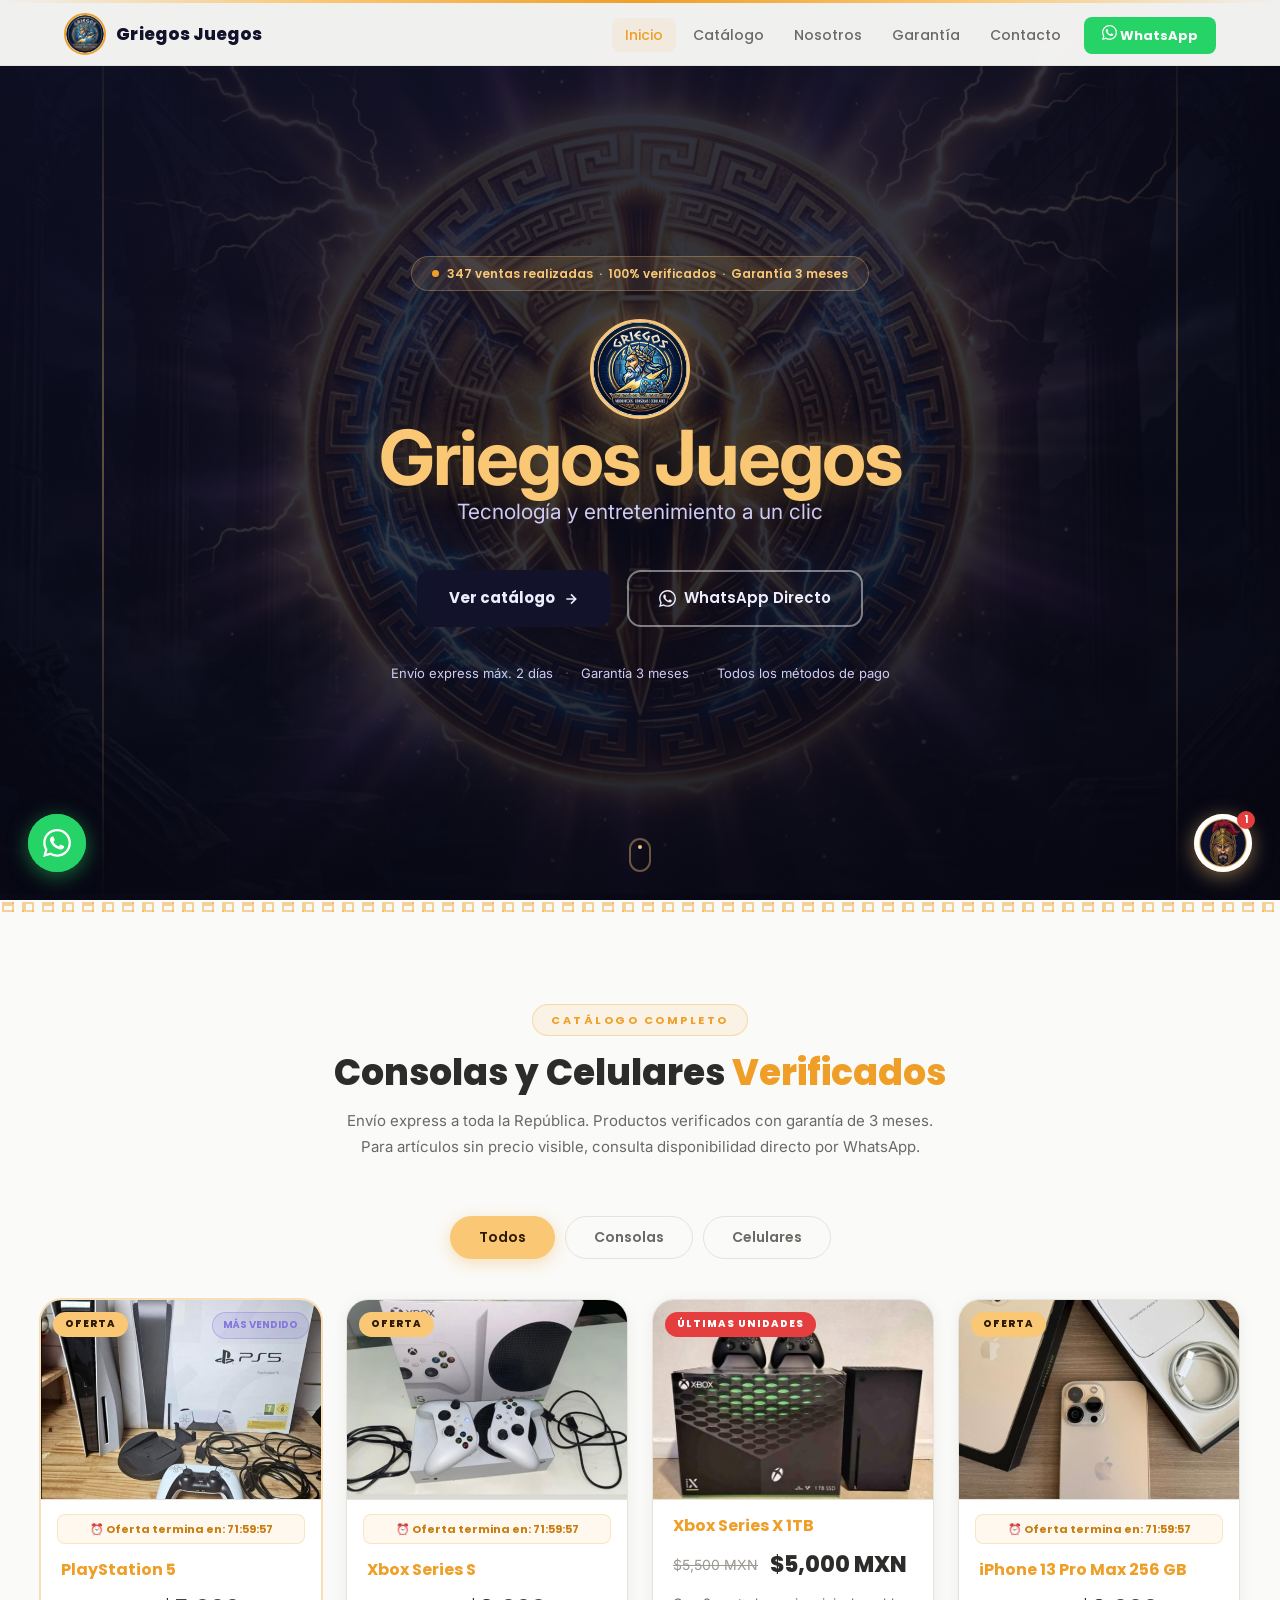
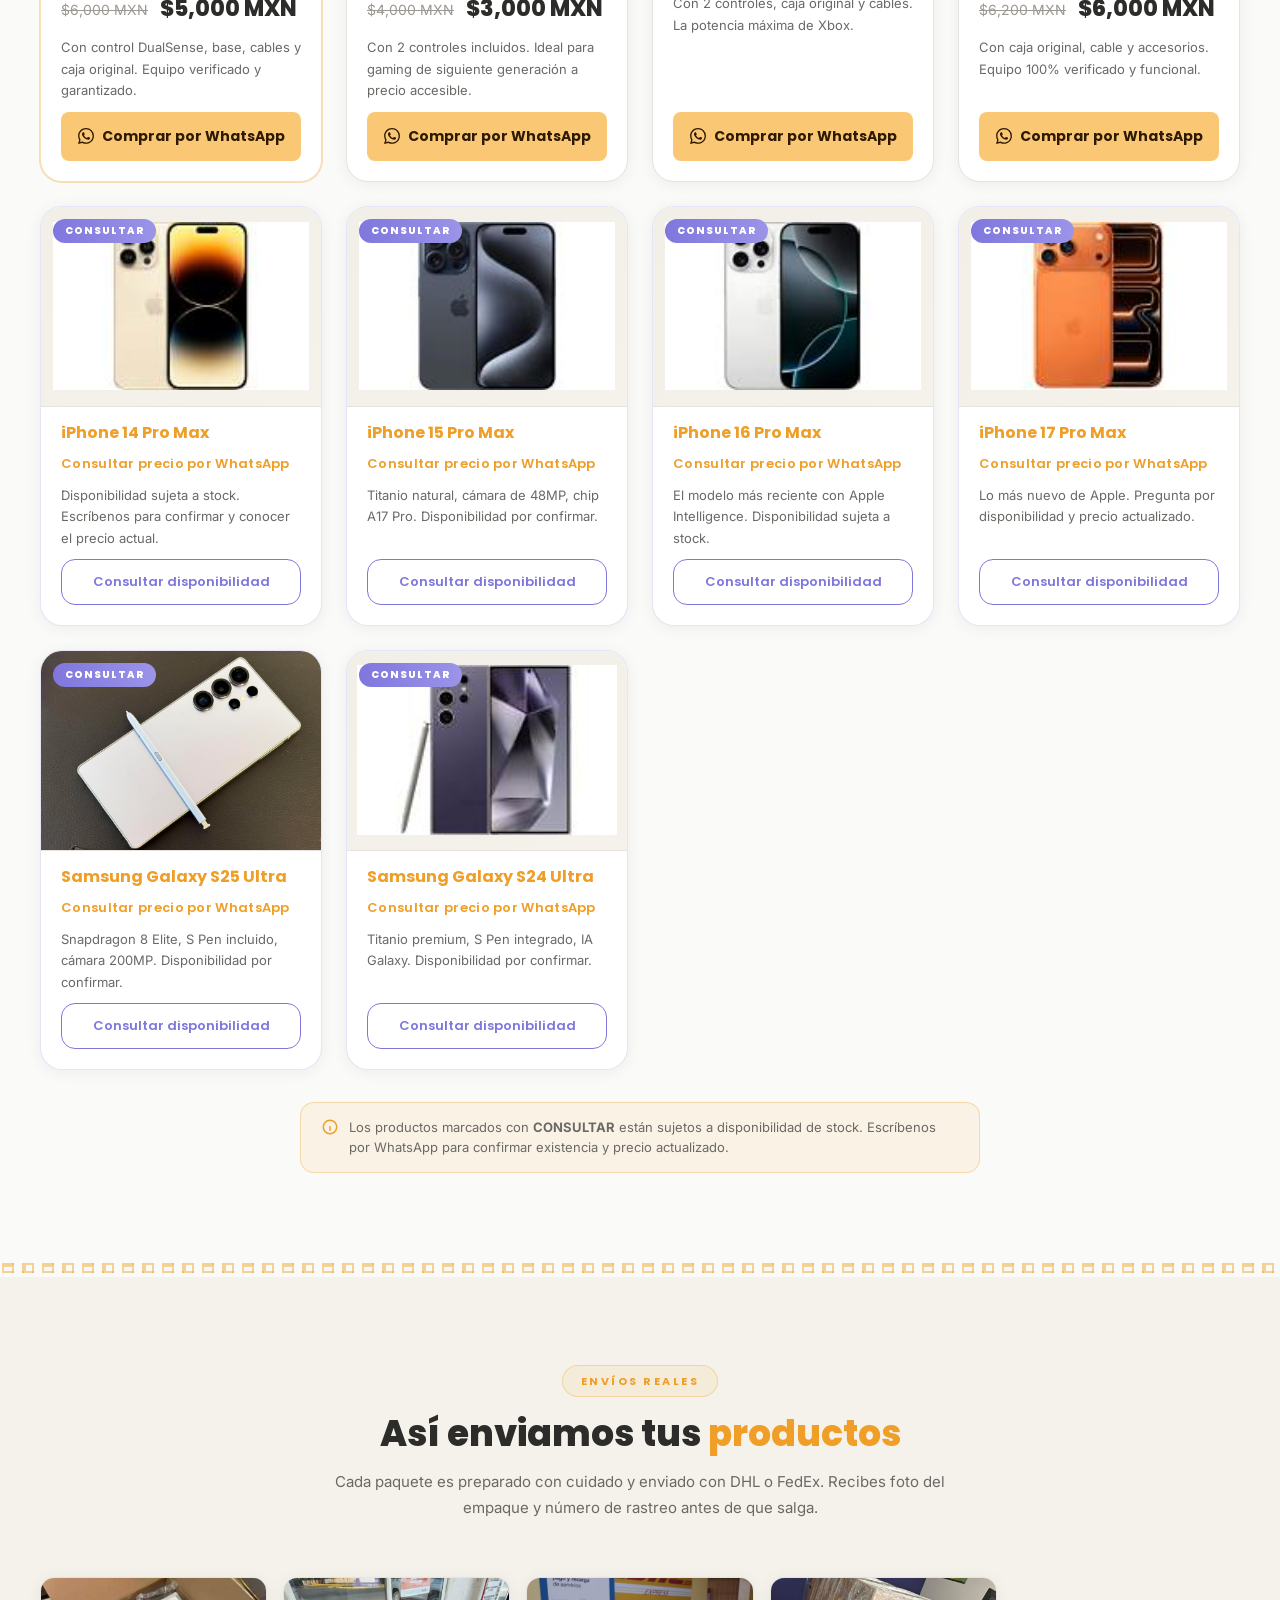
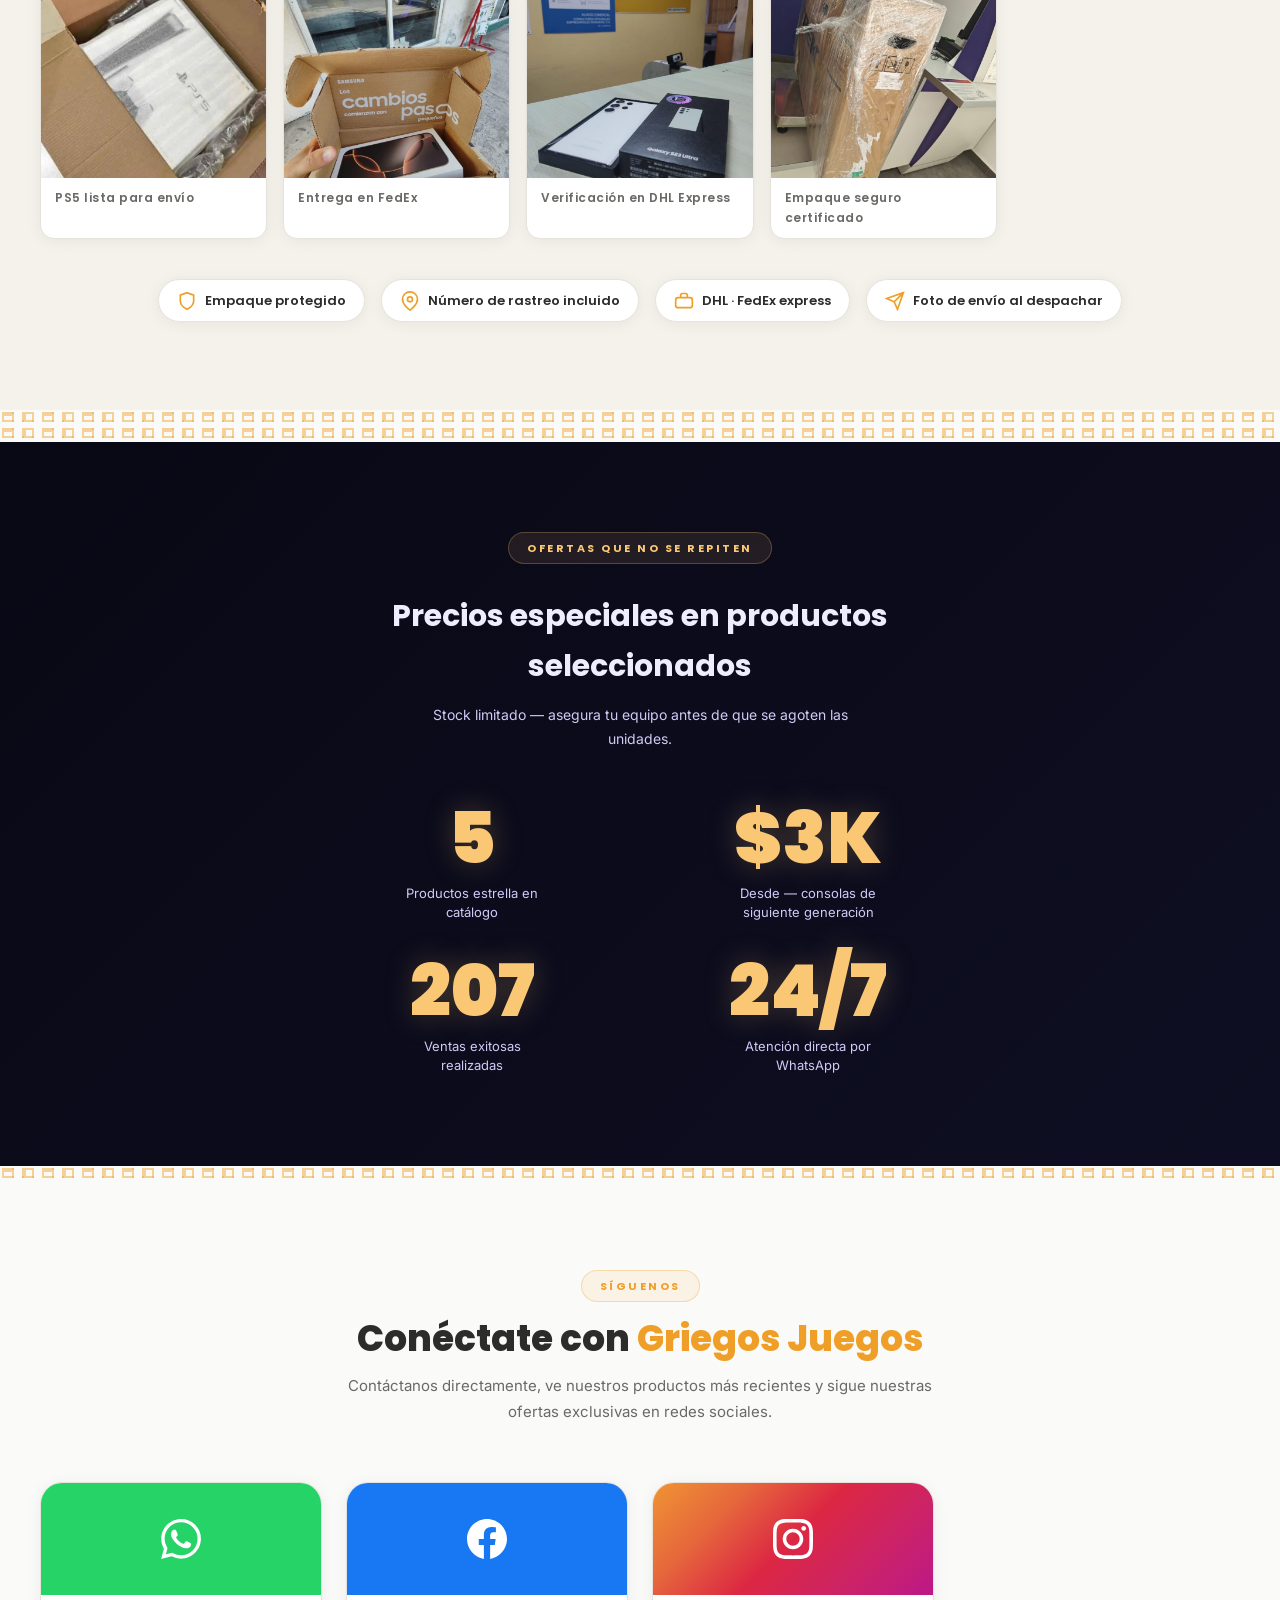
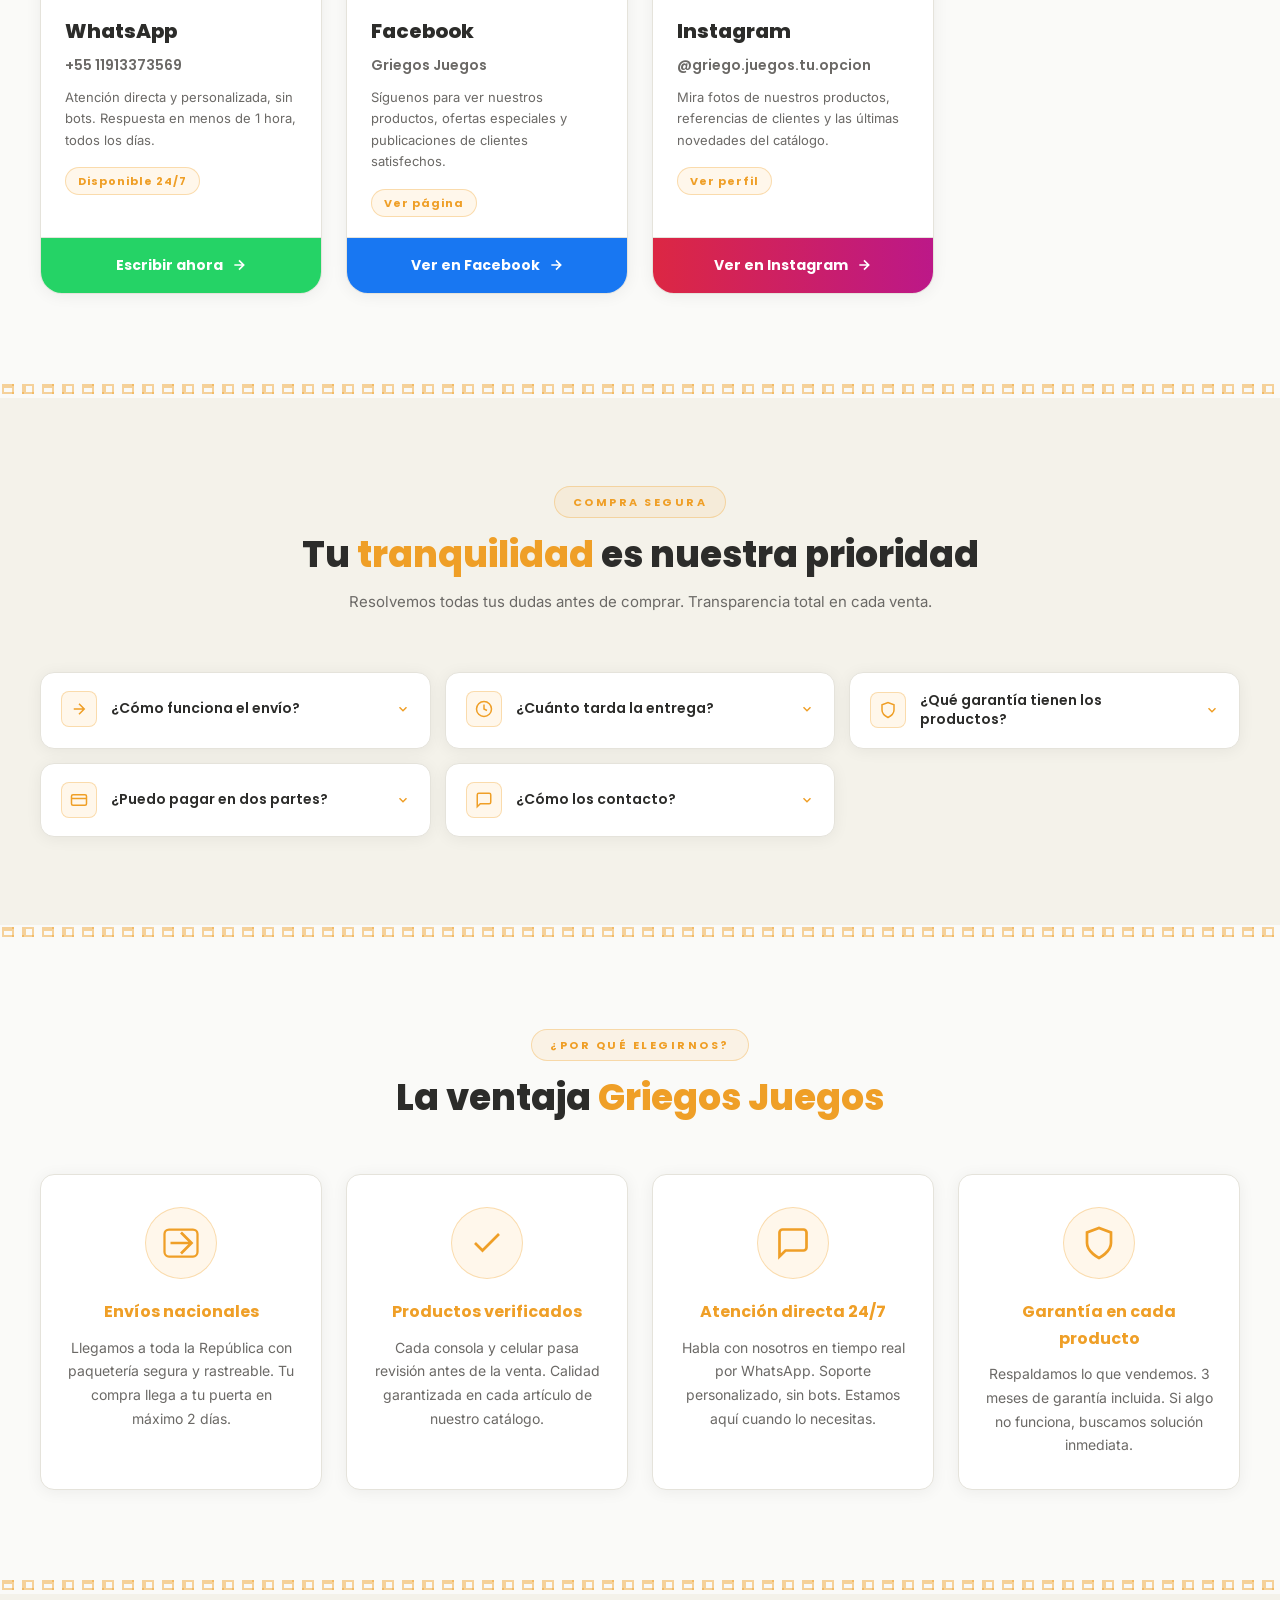
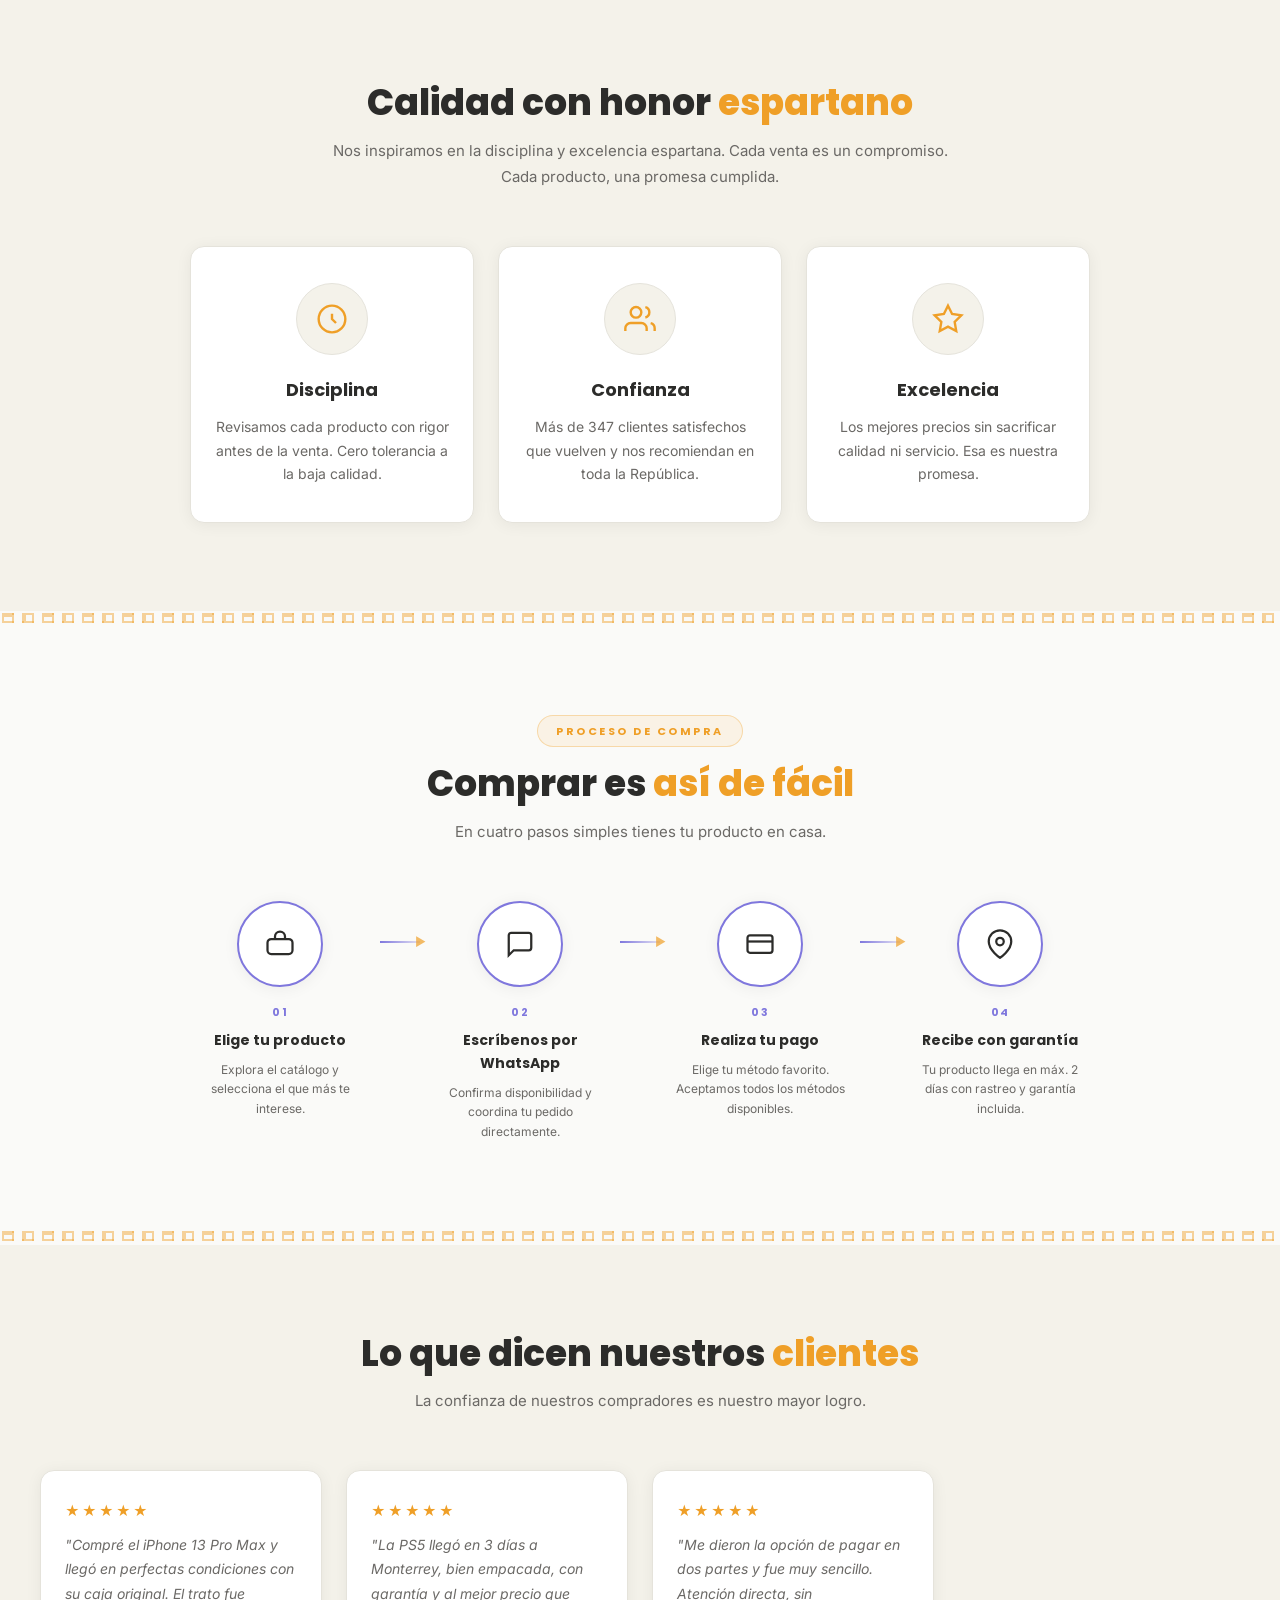
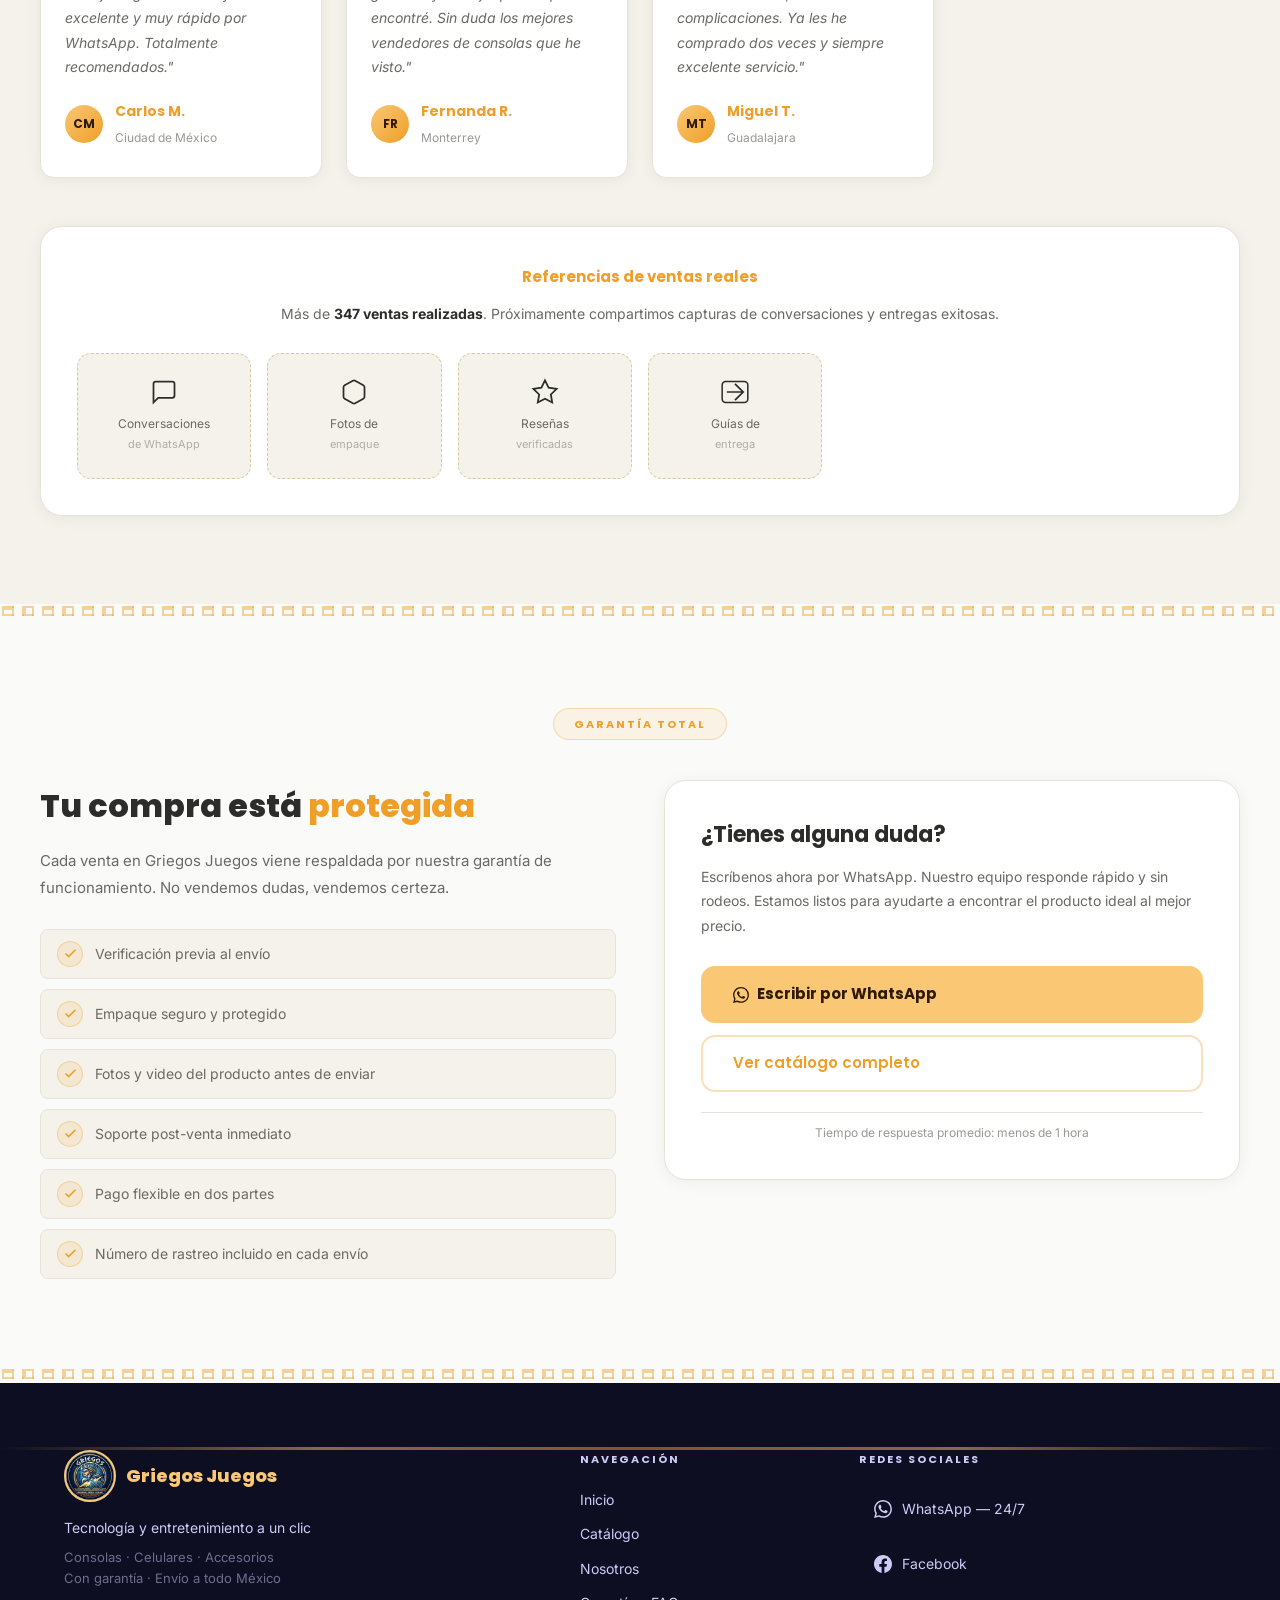
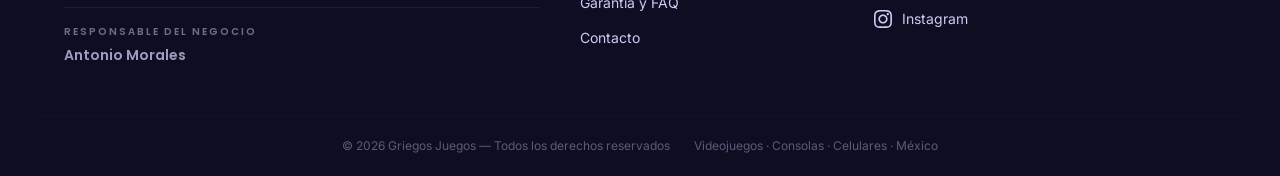
==== commit f1004206: "Google Search Console: token real de verificacion" ====
--- a/index.html
+++ b/index.html
@@ -15,7 +15,7 @@
   <!-- Favicon — logo Griegos Juegos -->
   <link rel="icon" type="image/jpeg" href="favicon.jpg">
   <link rel="apple-touch-icon" href="assets/images/logo-facebook.jpg">
-  <meta name="google-site-verification" content="googlee51eaedf7de33a8e">
+  <meta name="google-site-verification" content="lCKeR42IO1yUIKCqn8IfQpFXtAxKPeZMem_MDti8OSk">
 
   <!-- Open Graph -->
   <meta property="og:title" content="Griegos Juegos — Consolas y Celulares con Garantía en México">
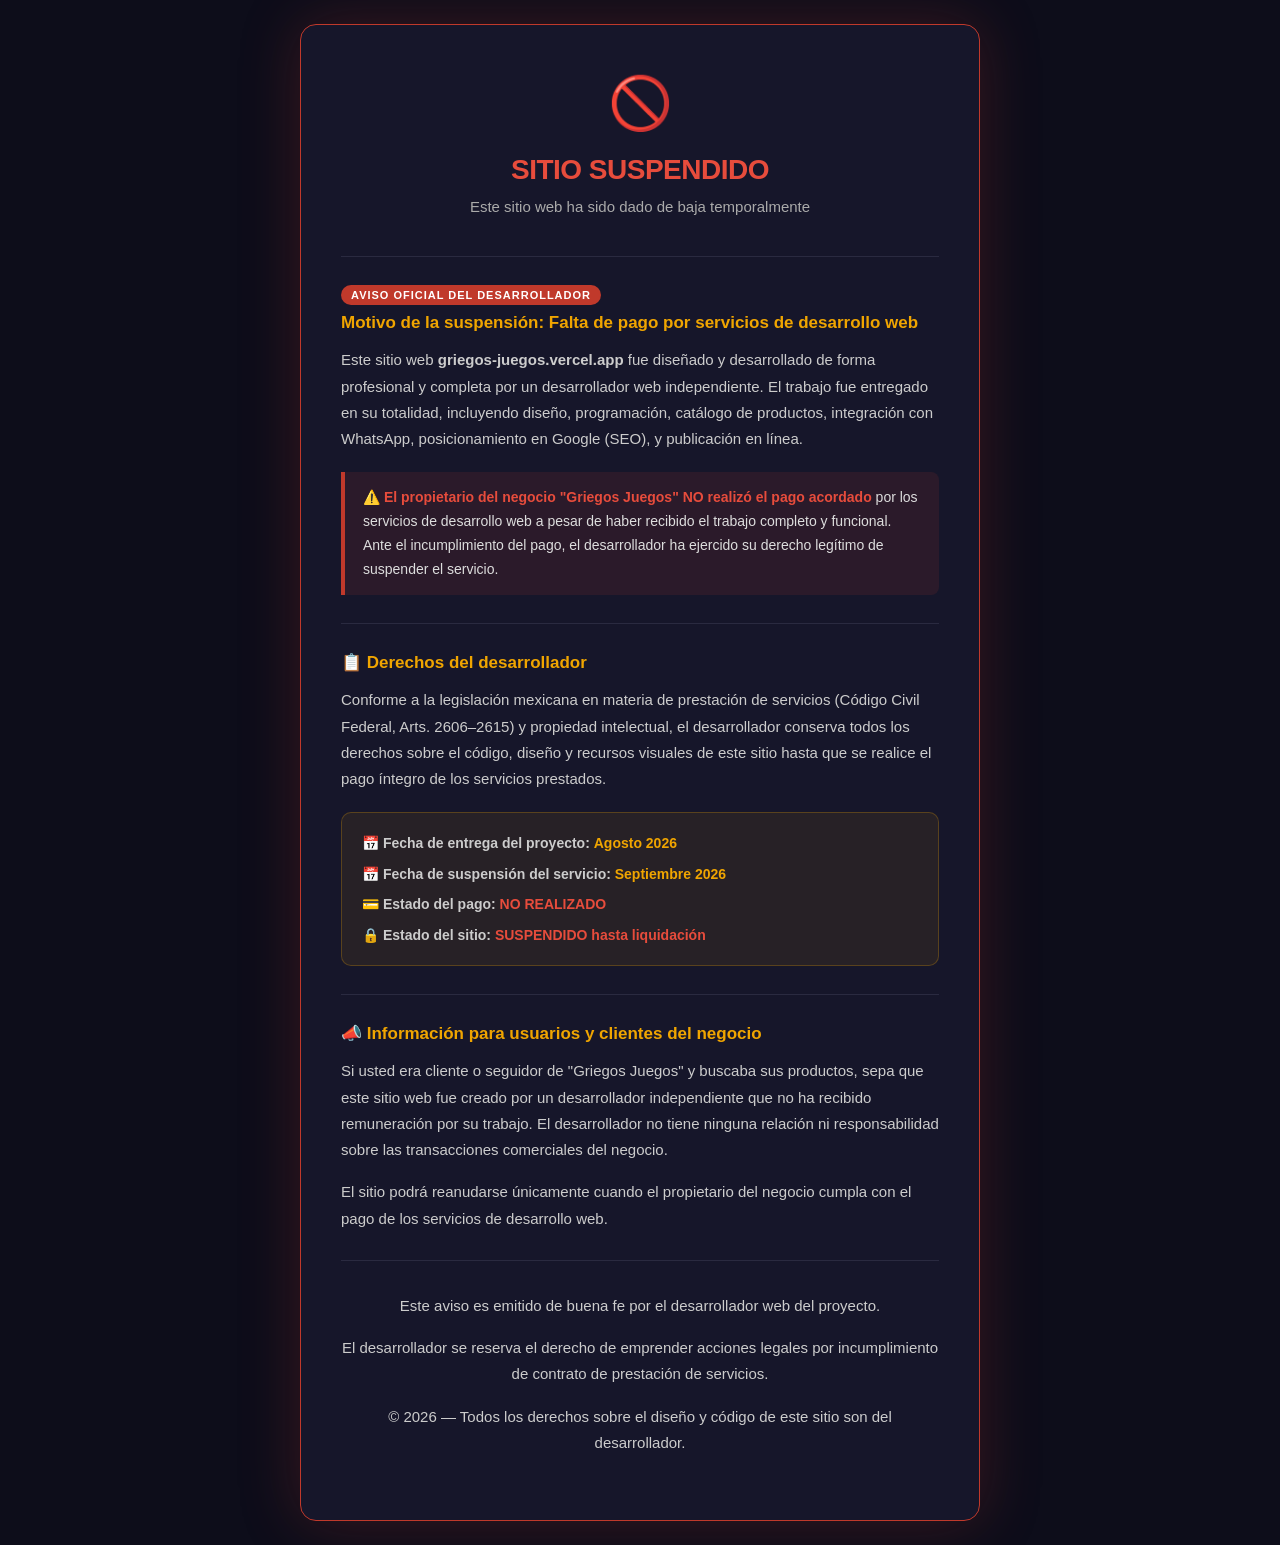
==== commit 2a920946: "SUSPENSION: sitio dado de baja por falta de pago al desarrollador" ====
--- a/index.html
+++ b/index.html
@@ -3,969 +3,178 @@
 <head>
   <meta charset="UTF-8">
   <meta name="viewport" content="width=device-width, initial-scale=1.0">
-  <title>Griegos Juegos | Consolas, Celulares y Accesorios con Garantía — México</title>
-  <meta name="description" content="Compra consolas PlayStation, Xbox, iPhones y accesorios verificados con garantía de 3 meses. Envíos express a toda la República Mexicana en máximo 2 días. Más de 347 ventas exitosas. Griegos Videojuegos México.">
-  <meta name="keywords" content="griegos videojuegos, consolas baratas México, venta de consolas México, PS5 México, Xbox series México, iphone barato México, celulares verificados México, videojuegos consolas, griegos juegos, comprar consola México, iPhone México precio">
-  <meta name="robots" content="index, follow">
-  <meta name="author" content="Griegos Juegos — Antonio Morales">
-  <meta name="theme-color" content="#12122A">
-  <meta name="geo.region" content="MX">
-  <meta name="geo.placename" content="México">
+  <title>Sitio Suspendido — Griegos Juegos</title>
+  <meta name="robots" content="noindex, nofollow">
+  <style>
+    *, *::before, *::after { box-sizing: border-box; margin: 0; padding: 0; }
 
-  <!-- Favicon — logo Griegos Juegos -->
-  <link rel="icon" type="image/jpeg" href="favicon.jpg">
-  <link rel="apple-touch-icon" href="assets/images/logo-facebook.jpg">
-  <meta name="google-site-verification" content="lCKeR42IO1yUIKCqn8IfQpFXtAxKPeZMem_MDti8OSk">
+    body {
+      font-family: 'Segoe UI', Arial, sans-serif;
+      background: #0d0d1a;
+      color: #e0e0e0;
+      min-height: 100vh;
+      display: flex;
+      flex-direction: column;
+      align-items: center;
+      justify-content: center;
+      padding: 24px;
+    }
 
-  <!-- Open Graph -->
-  <meta property="og:title" content="Griegos Juegos — Consolas y Celulares con Garantía en México">
-  <meta property="og:description" content="Consolas y celulares 100% verificados. Garantía 3 meses. Envío express a toda la República. 347 ventas realizadas.">
-  <meta property="og:type" content="website">
-  <meta property="og:url" content="https://griegos-juegos.vercel.app/">
-  <meta property="og:image" content="https://griegos-juegos.vercel.app/assets/images/logo-facebook.jpg">
-  <meta property="og:locale" content="es_MX">
-  <meta property="og:site_name" content="Griegos Juegos">
+    .card {
+      background: #16162a;
+      border: 1.5px solid #c0392b;
+      border-radius: 16px;
+      max-width: 680px;
+      width: 100%;
+      padding: 48px 40px;
+      box-shadow: 0 0 60px rgba(192,57,43,0.25);
+    }
 
-  <!-- Twitter Card -->
-  <meta name="twitter:card" content="summary_large_image">
-  <meta name="twitter:title" content="Griegos Juegos — Consolas y Celulares México">
-  <meta name="twitter:description" content="347 ventas. Garantía 3 meses. Envío express 2 días.">
-  <meta name="twitter:image" content="https://griegos-juegos.vercel.app/assets/images/logo-facebook.jpg">
+    .icon {
+      font-size: 52px;
+      text-align: center;
+      margin-bottom: 20px;
+    }
 
-  <!-- Schema.org LocalBusiness -->
-  <script type="application/ld+json">
-  {
-    "@context": "https://schema.org",
-    "@type": "LocalBusiness",
-    "name": "Griegos Juegos",
-    "url": "https://griegos-juegos.vercel.app/",
-    "logo": "https://griegos-juegos.vercel.app/assets/images/logo-facebook.jpg",
-    "image": "https://griegos-juegos.vercel.app/assets/images/logo-facebook.jpg",
-    "description":"Venta de consolas PlayStation, Xbox, iPhones y accesorios verificados con garantía de 3 meses. Entregas express a toda la República Mexicana.",
-    "telephone":"+5511913373569",
-    "priceRange":"$$",
-    "currenciesAccepted":"MXN",
-    "openingHours":"Mo-Su 00:00-23:59",
-    "areaServed":"MX",
-    "address":{"@type":"PostalAddress","addressCountry":"MX","addressLocality":"Ciudad de México"},
-    "sameAs":[
-      "https://www.facebook.com/profile.php?id=61591544702781",
-      "https://www.instagram.com/griego.juegos.tu.opcion/"
-    ],
-    "founder":{"@type":"Person","name":"Antonio Morales"}
-  }
-  </script>
+    h1 {
+      font-size: 28px;
+      color: #e74c3c;
+      text-align: center;
+      margin-bottom: 8px;
+      font-weight: 800;
+      letter-spacing: -0.5px;
+    }
 
-  <!-- Google Fonts -->
-  <link rel="preconnect" href="https://fonts.googleapis.com">
-  <link rel="preconnect" href="https://fonts.gstatic.com" crossorigin>
-  <link href="https://fonts.googleapis.com/css2?family=Poppins:wght@400;500;600;700;800;900&family=Inter:wght@400;500;600&display=swap" rel="stylesheet">
-  <link rel="stylesheet" href="css/styles.css">
+    .subtitle {
+      text-align: center;
+      color: #aaa;
+      font-size: 15px;
+      margin-bottom: 36px;
+    }
+
+    .divider {
+      border: none;
+      border-top: 1px solid #2a2a40;
+      margin: 28px 0;
+    }
+
+    h2 {
+      font-size: 17px;
+      color: #f0a500;
+      margin-bottom: 14px;
+      font-weight: 700;
+    }
+
+    p {
+      font-size: 15px;
+      line-height: 1.75;
+      color: #ccc;
+      margin-bottom: 16px;
+    }
+
+    .highlight {
+      background: rgba(192,57,43,0.12);
+      border-left: 4px solid #c0392b;
+      border-radius: 0 8px 8px 0;
+      padding: 14px 18px;
+      margin: 20px 0;
+      font-size: 14px;
+      color: #ddd;
+      line-height: 1.7;
+    }
+
+    .highlight strong {
+      color: #e74c3c;
+    }
+
+    .info-box {
+      background: rgba(240,165,0,0.08);
+      border: 1px solid rgba(240,165,0,0.25);
+      border-radius: 10px;
+      padding: 18px 20px;
+      margin: 20px 0;
+    }
+
+    .info-box p { margin-bottom: 6px; color: #ccc; font-size: 14px; }
+    .info-box p:last-child { margin-bottom: 0; }
+
+    .badge {
+      display: inline-block;
+      background: #c0392b;
+      color: #fff;
+      font-size: 11px;
+      font-weight: 700;
+      letter-spacing: 1px;
+      padding: 4px 10px;
+      border-radius: 20px;
+      text-transform: uppercase;
+      margin-bottom: 8px;
+    }
+
+    .footer {
+      margin-top: 32px;
+      text-align: center;
+      font-size: 12px;
+      color: #555;
+      line-height: 1.8;
+    }
+
+    .date-tag {
+      color: #f0a500;
+      font-weight: 600;
+    }
+  </style>
 </head>
 <body>
+  <div class="card">
+    <div class="icon">🚫</div>
+    <h1>SITIO SUSPENDIDO</h1>
+    <p class="subtitle">Este sitio web ha sido dado de baja temporalmente</p>
 
-<!-- ══════════ HEADER ══════════ -->
-<header id="header">
-  <div class="greek-bar"></div>
-  <nav class="navbar" id="navbar">
-    <a href="#inicio" class="logo-link" aria-label="Griegos Juegos — Inicio">
-      <img src="assets/images/logo.png" alt="Logo Griegos Juegos" class="logo-img">
-      <span class="logo-text">Griegos Juegos</span>
-    </a>
-    <ul class="nav-links" id="nav-links" role="navigation" aria-label="Menú principal">
-      <li><a href="#inicio"   class="nav-link">Inicio</a></li>
-      <li><a href="#catalogo" class="nav-link">Catálogo</a></li>
-      <li><a href="#nosotros" class="nav-link">Nosotros</a></li>
-      <li><a href="#faq"      class="nav-link">Garantía</a></li>
-      <li><a href="#redes"    class="nav-link">Contacto</a></li>
-      <li>
-        <a href="https://wa.me/5511913373569?text=Hola%2C%20quiero%20información%20sobre%20sus%20productos"
-           class="btn-wa-nav" target="_blank" rel="noopener noreferrer" id="nav-wa">
-          <svg viewBox="0 0 24 24" fill="currentColor" width="15" height="15" aria-hidden="true"><path d="M17.472 14.382c-.297-.149-1.758-.867-2.03-.967-.273-.099-.471-.148-.67.15-.197.297-.767.966-.94 1.164-.173.199-.347.223-.644.075-.297-.15-1.255-.463-2.39-1.475-.883-.788-1.48-1.761-1.653-2.059-.173-.297-.018-.458.13-.606.134-.133.298-.347.446-.52.149-.174.198-.298.298-.497.099-.198.05-.371-.025-.52-.075-.149-.669-1.612-.916-2.207-.242-.579-.487-.5-.669-.51-.173-.008-.371-.01-.57-.01-.198 0-.52.074-.792.372-.272.297-1.04 1.016-1.04 2.479 0 1.462 1.065 2.875 1.213 3.074.149.198 2.096 3.2 5.077 4.487.709.306 1.262.489 1.694.625.712.227 1.36.195 1.871.118.571-.085 1.758-.719 2.006-1.413.248-.694.248-1.289.173-1.413-.074-.124-.272-.198-.57-.347m-5.421 7.403h-.004a9.87 9.87 0 01-5.031-1.378l-.361-.214-3.741.982.998-3.648-.235-.374a9.86 9.86 0 01-1.51-5.26c.001-5.45 4.436-9.884 9.888-9.884 2.64 0 5.122 1.03 6.988 2.898a9.825 9.825 0 012.893 6.994c-.003 5.45-4.437 9.884-9.885 9.884m8.413-18.297A11.815 11.815 0 0012.05 0C5.495 0 .16 5.335.157 11.892c0 2.096.547 4.142 1.588 5.945L.057 24l6.305-1.654a11.882 11.882 0 005.683 1.448h.005c6.554 0 11.89-5.335 11.893-11.893a11.821 11.821 0 00-3.48-8.413Z"/></svg>
-          WhatsApp
-        </a>
-      </li>
-    </ul>
-    <button class="hamburger" id="hamburger" aria-label="Abrir menú" aria-expanded="false">
-      <span></span><span></span><span></span>
-    </button>
-  </nav>
-</header>
+    <hr class="divider">
 
-<!-- Mobile overlay & nav -->
-<div class="mobile-overlay" id="mobile-overlay" onclick="closeMobileNav()"></div>
-<nav class="mobile-nav" id="mobile-nav" aria-label="Menú móvil">
-  <div class="mobile-nav-header">
-    <img src="assets/images/logo.png" alt="Logo" class="mobile-logo">
-    <span>Griegos Juegos</span>
-    <button class="mobile-nav-close" onclick="closeMobileNav()" aria-label="Cerrar menú">
-      <svg viewBox="0 0 24 24" fill="none" stroke="currentColor" stroke-width="2.5" width="20" height="20"><path d="M18 6 6 18M6 6l12 12"/></svg>
-    </button>
-  </div>
-  <ul>
-    <li><a href="#inicio"   class="mobile-nav-link">Inicio</a></li>
-    <li><a href="#catalogo" class="mobile-nav-link">Catálogo</a></li>
-    <li><a href="#nosotros" class="mobile-nav-link">Nosotros</a></li>
-    <li><a href="#faq"      class="mobile-nav-link">Garantía</a></li>
-    <li><a href="#redes"    class="mobile-nav-link">Contacto</a></li>
-  </ul>
-  <a href="https://wa.me/5511913373569?text=Hola%2C%20quiero%20información%20sobre%20sus%20productos"
-     class="mobile-wa-cta" target="_blank" rel="noopener noreferrer">
-    Contactar por WhatsApp — 24/7
-  </a>
-</nav>
+    <span class="badge">Aviso oficial del desarrollador</span>
+    <h2>Motivo de la suspensión: Falta de pago por servicios de desarrollo web</h2>
 
-<!-- ══════════ HERO ══════════ -->
-<section id="inicio" class="hero" aria-label="Inicio">
-  <div class="hero-bg" style="background-image:url('assets/images/hero-bg.png')"></div>
-  <div class="hero-overlay"></div>
-  <div class="hero-particles" id="hero-particles" aria-hidden="true"></div>
-  <div class="lightning left"  aria-hidden="true"></div>
-  <div class="lightning right" aria-hidden="true"></div>
+    <p>
+      Este sitio web <strong>griegos-juegos.vercel.app</strong> fue diseñado y desarrollado de forma profesional y completa por un desarrollador web independiente. El trabajo fue entregado en su totalidad, incluyendo diseño, programación, catálogo de productos, integración con WhatsApp, posicionamiento en Google (SEO), y publicación en línea.
+    </p>
 
-  <div class="hero-content">
-    <div class="hero-badge">
-      <span class="hero-badge-dot" aria-hidden="true"></span>
-      347 ventas realizadas &nbsp;·&nbsp; 100% verificados &nbsp;·&nbsp; Garantía 3 meses
+    <div class="highlight">
+      <strong>⚠️ El propietario del negocio "Griegos Juegos" NO realizó el pago acordado</strong> por los servicios de desarrollo web a pesar de haber recibido el trabajo completo y funcional. Ante el incumplimiento del pago, el desarrollador ha ejercido su derecho legítimo de suspender el servicio.
     </div>
-    <div class="hero-logo-wrap">
-      <img src="assets/images/logo.png" alt="Griegos Juegos" class="hero-logo">
+
+    <hr class="divider">
+
+    <h2>📋 Derechos del desarrollador</h2>
+    <p>
+      Conforme a la legislación mexicana en materia de prestación de servicios (Código Civil Federal, Arts. 2606–2615) y propiedad intelectual, el desarrollador conserva todos los derechos sobre el código, diseño y recursos visuales de este sitio hasta que se realice el pago íntegro de los servicios prestados.
+    </p>
+
+    <div class="info-box">
+      <p>📅 <strong>Fecha de entrega del proyecto:</strong> <span class="date-tag">Agosto 2026</span></p>
+      <p>📅 <strong>Fecha de suspensión del servicio:</strong> <span class="date-tag">Septiembre 2026</span></p>
+      <p>💳 <strong>Estado del pago:</strong> <span style="color:#e74c3c;font-weight:700;">NO REALIZADO</span></p>
+      <p>🔒 <strong>Estado del sitio:</strong> <span style="color:#e74c3c;font-weight:700;">SUSPENDIDO hasta liquidación</span></p>
     </div>
-    <h1 class="hero-name">Griegos Juegos</h1>
-    <p class="hero-slogan">Tecnología y entretenimiento a un clic</p>
-    <div class="hero-btns">
-      <a href="#catalogo" class="btn-navy" id="btn-ver-catalogo">
-        Ver catálogo
-        <svg viewBox="0 0 24 24" fill="none" stroke="currentColor" stroke-width="2.5" width="16" height="16" aria-hidden="true"><path d="M5 12h14M12 5l7 7-7 7"/></svg>
-      </a>
-      <a href="https://wa.me/5511913373569?text=Hola%2C%20quiero%20información%20sobre%20sus%20productos"
-         class="btn-outline-white" target="_blank" rel="noopener noreferrer" id="btn-hero-wa">
-        <svg viewBox="0 0 24 24" fill="currentColor" width="17" height="17" aria-hidden="true"><path d="M17.472 14.382c-.297-.149-1.758-.867-2.03-.967-.273-.099-.471-.148-.67.15-.197.297-.767.966-.94 1.164-.173.199-.347.223-.644.075-.297-.15-1.255-.463-2.39-1.475-.883-.788-1.48-1.761-1.653-2.059-.173-.297-.018-.458.13-.606.134-.133.298-.347.446-.52.149-.174.198-.298.298-.497.099-.198.05-.371-.025-.52-.075-.149-.669-1.612-.916-2.207-.242-.579-.487-.5-.669-.51-.173-.008-.371-.01-.57-.01-.198 0-.52.074-.792.372-.272.297-1.04 1.016-1.04 2.479 0 1.462 1.065 2.875 1.213 3.074.149.198 2.096 3.2 5.077 4.487.709.306 1.262.489 1.694.625.712.227 1.36.195 1.871.118.571-.085 1.758-.719 2.006-1.413.248-.694.248-1.289.173-1.413-.074-.124-.272-.198-.57-.347m-5.421 7.403h-.004a9.87 9.87 0 01-5.031-1.378l-.361-.214-3.741.982.998-3.648-.235-.374a9.86 9.86 0 01-1.51-5.26c.001-5.45 4.436-9.884 9.888-9.884 2.64 0 5.122 1.03 6.988 2.898a9.825 9.825 0 012.893 6.994c-.003 5.45-4.437 9.884-9.885 9.884m8.413-18.297A11.815 11.815 0 0012.05 0C5.495 0 .16 5.335.157 11.892c0 2.096.547 4.142 1.588 5.945L.057 24l6.305-1.654a11.882 11.882 0 005.683 1.448h.005c6.554 0 11.89-5.335 11.893-11.893a11.821 11.821 0 00-3.48-8.413Z"/></svg>
-        WhatsApp Directo
-      </a>
-    </div>
-    <div class="hero-trust-bar">
-      <span>Envío express máx. 2 días</span>
-      <span class="trust-sep">·</span>
-      <span>Garantía 3 meses</span>
-      <span class="trust-sep">·</span>
-      <span>Todos los métodos de pago</span>
+
+    <hr class="divider">
+
+    <h2>📣 Información para usuarios y clientes del negocio</h2>
+    <p>
+      Si usted era cliente o seguidor de "Griegos Juegos" y buscaba sus productos, sepa que este sitio web fue creado por un desarrollador independiente que no ha recibido remuneración por su trabajo. El desarrollador no tiene ninguna relación ni responsabilidad sobre las transacciones comerciales del negocio.
+    </p>
+    <p>
+      El sitio podrá reanudarse únicamente cuando el propietario del negocio cumpla con el pago de los servicios de desarrollo web.
+    </p>
+
+    <hr class="divider">
+
+    <div class="footer">
+      <p>Este aviso es emitido de buena fe por el desarrollador web del proyecto.</p>
+      <p>El desarrollador se reserva el derecho de emprender acciones legales por incumplimiento de contrato de prestación de servicios.</p>
+      <p style="margin-top:12px;">© 2026 — Todos los derechos sobre el diseño y código de este sitio son del desarrollador.</p>
     </div>
   </div>
-  <div class="hero-scroll-down" aria-hidden="true"><span class="scroll-icon"></span></div>
-</section>
-
-<div class="greek-divider-full" aria-hidden="true"></div>
-
-<!-- ══════════ CATÁLOGO ══════════ -->
-<section id="catalogo" class="section catalog-section" aria-label="Catálogo de productos">
-  <div class="section-header">
-    <div class="section-label">CATÁLOGO COMPLETO</div>
-    <h2 class="section-title">Consolas y Celulares <span class="gold">Verificados</span></h2>
-    <p class="section-subtitle">Envío express a toda la República. Productos verificados con garantía de 3 meses. Para artículos sin precio visible, consulta disponibilidad directo por WhatsApp.</p>
-  </div>
-
-  <!-- Filtros de categoría -->
-  <div class="catalog-filter-bar" role="tablist" aria-label="Filtrar productos">
-    <button class="filter-btn active" data-filter="all"      role="tab" aria-selected="true">Todos</button>
-    <button class="filter-btn"        data-filter="consola"  role="tab" aria-selected="false">Consolas</button>
-    <button class="filter-btn"        data-filter="celular"  role="tab" aria-selected="false">Celulares</button>
-  </div>
-
-  <div class="products-grid" id="products-grid">
-
-    <!-- ── CONSOLAS ── -->
-
-    <!-- PS5 -->
-    <article class="product-card featured-card" data-category="consola" data-aos>
-      <div class="product-badge oferta">OFERTA</div>
-      <div class="product-featured-tag">MÁS VENDIDO</div>
-      <div class="product-img-container">
-        <img src="assets/images/producto-ps5.jpg"
-             alt="PlayStation 5 — Griegos Juegos" class="product-img" loading="lazy"
-             onerror="this.parentElement.classList.add('img-error');this.style.display='none'">
-        <div class="product-emoji-fallback">
-          <svg viewBox="0 0 24 24" fill="none" stroke="currentColor" stroke-width="1.5" width="64" height="64"><rect x="2" y="8" width="20" height="12" rx="3"/><path d="M8 8V6a4 4 0 018 0v2"/></svg>
-        </div>
-      </div>
-      <div class="product-countdown" id="cd-3"></div>
-      <div class="product-body">
-        <h3 class="product-name">PlayStation 5</h3>
-        <div class="product-prices">
-          <span class="price-old">$6,000 MXN</span>
-          <span class="price-now">$5,000 MXN</span>
-        </div>
-        <p class="product-desc">Con control DualSense, base, cables y caja original. Equipo verificado y garantizado.</p>
-        <a href="https://wa.me/5511913373569?text=Hola%21+Me+interesa+la+PlayStation+5+a+%245%2C000+MXN.+%C2%BFEst%C3%A1+disponible%3F"
-           class="btn-comprar" target="_blank" rel="noopener noreferrer" id="btn-ps5">
-          <svg viewBox="0 0 24 24" fill="currentColor" width="16" height="16" aria-hidden="true"><path d="M17.472 14.382c-.297-.149-1.758-.867-2.03-.967-.273-.099-.471-.148-.67.15-.197.297-.767.966-.94 1.164-.173.199-.347.223-.644.075-.297-.15-1.255-.463-2.39-1.475-.883-.788-1.48-1.761-1.653-2.059-.173-.297-.018-.458.13-.606.134-.133.298-.347.446-.52.149-.174.198-.298.298-.497.099-.198.05-.371-.025-.52-.075-.149-.669-1.612-.916-2.207-.242-.579-.487-.5-.669-.51-.173-.008-.371-.01-.57-.01-.198 0-.52.074-.792.372-.272.297-1.04 1.016-1.04 2.479 0 1.462 1.065 2.875 1.213 3.074.149.198 2.096 3.2 5.077 4.487.709.306 1.262.489 1.694.625.712.227 1.36.195 1.871.118.571-.085 1.758-.719 2.006-1.413.248-.694.248-1.289.173-1.413-.074-.124-.272-.198-.57-.347m-5.421 7.403h-.004a9.87 9.87 0 01-5.031-1.378l-.361-.214-3.741.982.998-3.648-.235-.374a9.86 9.86 0 01-1.51-5.26c.001-5.45 4.436-9.884 9.888-9.884 2.64 0 5.122 1.03 6.988 2.898a9.825 9.825 0 012.893 6.994c-.003 5.45-4.437 9.884-9.885 9.884m8.413-18.297A11.815 11.815 0 0012.05 0C5.495 0 .16 5.335.157 11.892c0 2.096.547 4.142 1.588 5.945L.057 24l6.305-1.654a11.882 11.882 0 005.683 1.448h.005c6.554 0 11.89-5.335 11.893-11.893a11.821 11.821 0 00-3.48-8.413Z"/></svg>
-          Comprar por WhatsApp
-        </a>
-      </div>
-    </article>
-
-    <!-- Xbox Series S -->
-    <article class="product-card" data-category="consola" data-aos>
-      <div class="product-badge oferta">OFERTA</div>
-      <div class="product-img-container">
-        <img src="assets/images/producto-xboxseries-s.png"
-             alt="Xbox Series S — Griegos Juegos" class="product-img" loading="lazy"
-             onerror="this.parentElement.classList.add('img-error');this.style.display='none'">
-        <div class="product-emoji-fallback">
-          <svg viewBox="0 0 24 24" fill="none" stroke="currentColor" stroke-width="1.5" width="64" height="64"><rect x="2" y="8" width="20" height="12" rx="3"/><path d="M8 8V6a4 4 0 018 0v2"/></svg>
-        </div>
-      </div>
-      <div class="product-countdown" id="cd-2"></div>
-      <div class="product-body">
-        <h3 class="product-name">Xbox Series S</h3>
-        <div class="product-prices">
-          <span class="price-old">$4,000 MXN</span>
-          <span class="price-now">$3,000 MXN</span>
-        </div>
-        <p class="product-desc">Con 2 controles incluidos. Ideal para gaming de siguiente generación a precio accesible.</p>
-        <a href="https://wa.me/5511913373569?text=Hola%21+Me+interesa+el+Xbox+Series+S+a+%243%2C000+MXN.+%C2%BFEst%C3%A1+disponible%3F"
-           class="btn-comprar" target="_blank" rel="noopener noreferrer" id="btn-xboxs">
-          <svg viewBox="0 0 24 24" fill="currentColor" width="16" height="16" aria-hidden="true"><path d="M17.472 14.382c-.297-.149-1.758-.867-2.03-.967-.273-.099-.471-.148-.67.15-.197.297-.767.966-.94 1.164-.173.199-.347.223-.644.075-.297-.15-1.255-.463-2.39-1.475-.883-.788-1.48-1.761-1.653-2.059-.173-.297-.018-.458.13-.606.134-.133.298-.347.446-.52.149-.174.198-.298.298-.497.099-.198.05-.371-.025-.52-.075-.149-.669-1.612-.916-2.207-.242-.579-.487-.5-.669-.51-.173-.008-.371-.01-.57-.01-.198 0-.52.074-.792.372-.272.297-1.04 1.016-1.04 2.479 0 1.462 1.065 2.875 1.213 3.074.149.198 2.096 3.2 5.077 4.487.709.306 1.262.489 1.694.625.712.227 1.36.195 1.871.118.571-.085 1.758-.719 2.006-1.413.248-.694.248-1.289.173-1.413-.074-.124-.272-.198-.57-.347m-5.421 7.403h-.004a9.87 9.87 0 01-5.031-1.378l-.361-.214-3.741.982.998-3.648-.235-.374a9.86 9.86 0 01-1.51-5.26c.001-5.45 4.436-9.884 9.888-9.884 2.64 0 5.122 1.03 6.988 2.898a9.825 9.825 0 012.893 6.994c-.003 5.45-4.437 9.884-9.885 9.884m8.413-18.297A11.815 11.815 0 0012.05 0C5.495 0 .16 5.335.157 11.892c0 2.096.547 4.142 1.588 5.945L.057 24l6.305-1.654a11.882 11.882 0 005.683 1.448h.005c6.554 0 11.89-5.335 11.893-11.893a11.821 11.821 0 00-3.48-8.413Z"/></svg>
-          Comprar por WhatsApp
-        </a>
-      </div>
-    </article>
-
-    <!-- Xbox Series X -->
-    <article class="product-card" data-category="consola" data-aos>
-      <div class="product-badge ultimas">ÚLTIMAS UNIDADES</div>
-      <div class="product-img-container">
-        <img src="assets/images/producto-xboxseries-x.png"
-             alt="Xbox Series X 1TB — Griegos Juegos" class="product-img" loading="lazy"
-             onerror="this.parentElement.classList.add('img-error');this.style.display='none'">
-        <div class="product-emoji-fallback">
-          <svg viewBox="0 0 24 24" fill="none" stroke="currentColor" stroke-width="1.5" width="64" height="64"><rect x="2" y="8" width="20" height="12" rx="3"/><path d="M8 8V6a4 4 0 018 0v2"/></svg>
-        </div>
-      </div>
-      <div class="product-body">
-        <h3 class="product-name">Xbox Series X 1TB</h3>
-        <div class="product-prices">
-          <span class="price-old">$5,500 MXN</span>
-          <span class="price-now">$5,000 MXN</span>
-        </div>
-        <p class="product-desc">Con 2 controles, caja original y cables. La potencia máxima de Xbox.</p>
-        <a href="https://wa.me/5511913373569?text=Hola%21+Me+interesa+el+Xbox+Series+X+1TB+a+%245%2C000+MXN.+%C2%BFEst%C3%A1+disponible%3F"
-           class="btn-comprar" target="_blank" rel="noopener noreferrer" id="btn-xboxx">
-          <svg viewBox="0 0 24 24" fill="currentColor" width="16" height="16" aria-hidden="true"><path d="M17.472 14.382c-.297-.149-1.758-.867-2.03-.967-.273-.099-.471-.148-.67.15-.197.297-.767.966-.94 1.164-.173.199-.347.223-.644.075-.297-.15-1.255-.463-2.39-1.475-.883-.788-1.48-1.761-1.653-2.059-.173-.297-.018-.458.13-.606.134-.133.298-.347.446-.52.149-.174.198-.298.298-.497.099-.198.05-.371-.025-.52-.075-.149-.669-1.612-.916-2.207-.242-.579-.487-.5-.669-.51-.173-.008-.371-.01-.57-.01-.198 0-.52.074-.792.372-.272.297-1.04 1.016-1.04 2.479 0 1.462 1.065 2.875 1.213 3.074.149.198 2.096 3.2 5.077 4.487.709.306 1.262.489 1.694.625.712.227 1.36.195 1.871.118.571-.085 1.758-.719 2.006-1.413.248-.694.248-1.289.173-1.413-.074-.124-.272-.198-.57-.347m-5.421 7.403h-.004a9.87 9.87 0 01-5.031-1.378l-.361-.214-3.741.982.998-3.648-.235-.374a9.86 9.86 0 01-1.51-5.26c.001-5.45 4.436-9.884 9.888-9.884 2.64 0 5.122 1.03 6.988 2.898a9.825 9.825 0 012.893 6.994c-.003 5.45-4.437 9.884-9.885 9.884m8.413-18.297A11.815 11.815 0 0012.05 0C5.495 0 .16 5.335.157 11.892c0 2.096.547 4.142 1.588 5.945L.057 24l6.305-1.654a11.882 11.882 0 005.683 1.448h.005c6.554 0 11.89-5.335 11.893-11.893a11.821 11.821 0 00-3.48-8.413Z"/></svg>
-          Comprar por WhatsApp
-        </a>
-      </div>
-    </article>
-
-    <!-- ── CELULARES CON PRECIO ── -->
-
-    <!-- iPhone 13 Pro Max -->
-    <article class="product-card" data-category="celular" data-aos>
-      <div class="product-badge oferta">OFERTA</div>
-      <div class="product-img-container">
-        <img src="assets/images/producto-iphone13promax.jpg"
-             alt="iPhone 13 Pro Max 256GB — Griegos Juegos" class="product-img" loading="lazy"
-             onerror="this.parentElement.classList.add('img-error');this.style.display='none'">
-        <div class="product-emoji-fallback">
-          <svg viewBox="0 0 24 24" fill="none" stroke="currentColor" stroke-width="1.5" width="64" height="64"><rect x="5" y="2" width="14" height="20" rx="2"/><circle cx="12" cy="17" r="1"/></svg>
-        </div>
-      </div>
-      <div class="product-countdown" id="cd-1"></div>
-      <div class="product-body">
-        <h3 class="product-name">iPhone 13 Pro Max 256 GB</h3>
-        <div class="product-prices">
-          <span class="price-old">$6,200 MXN</span>
-          <span class="price-now">$6,000 MXN</span>
-        </div>
-        <p class="product-desc">Con caja original, cable y accesorios. Equipo 100% verificado y funcional.</p>
-        <a href="https://wa.me/5511913373569?text=Hola%21+Me+interesa+el+iPhone+13+Pro+Max+256GB+a+%246%2C000+MXN.+%C2%BFEst%C3%A1+disponible%3F"
-           class="btn-comprar" target="_blank" rel="noopener noreferrer" id="btn-iphone13">
-          <svg viewBox="0 0 24 24" fill="currentColor" width="16" height="16" aria-hidden="true"><path d="M17.472 14.382c-.297-.149-1.758-.867-2.03-.967-.273-.099-.471-.148-.67.15-.197.297-.767.966-.94 1.164-.173.199-.347.223-.644.075-.297-.15-1.255-.463-2.39-1.475-.883-.788-1.48-1.761-1.653-2.059-.173-.297-.018-.458.13-.606.134-.133.298-.347.446-.52.149-.174.198-.298.298-.497.099-.198.05-.371-.025-.52-.075-.149-.669-1.612-.916-2.207-.242-.579-.487-.5-.669-.51-.173-.008-.371-.01-.57-.01-.198 0-.52.074-.792.372-.272.297-1.04 1.016-1.04 2.479 0 1.462 1.065 2.875 1.213 3.074.149.198 2.096 3.2 5.077 4.487.709.306 1.262.489 1.694.625.712.227 1.36.195 1.871.118.571-.085 1.758-.719 2.006-1.413.248-.694.248-1.289.173-1.413-.074-.124-.272-.198-.57-.347m-5.421 7.403h-.004a9.87 9.87 0 01-5.031-1.378l-.361-.214-3.741.982.998-3.648-.235-.374a9.86 9.86 0 01-1.51-5.26c.001-5.45 4.436-9.884 9.888-9.884 2.64 0 5.122 1.03 6.988 2.898a9.825 9.825 0 012.893 6.994c-.003 5.45-4.437 9.884-9.885 9.884m8.413-18.297A11.815 11.815 0 0012.05 0C5.495 0 .16 5.335.157 11.892c0 2.096.547 4.142 1.588 5.945L.057 24l6.305-1.654a11.882 11.882 0 005.683 1.448h.005c6.554 0 11.89-5.335 11.893-11.893a11.821 11.821 0 00-3.48-8.413Z"/></svg>
-          Comprar por WhatsApp
-        </a>
-      </div>
-    </article>
-
-    <!-- ── CELULARES — CONSULTAR DISPONIBILIDAD ── -->
-
-    <!-- iPhone 14 Pro Max -->
-    <article class="product-card card-consult" data-category="celular" data-aos>
-      <div class="product-badge consultar">CONSULTAR</div>
-      <div class="product-img-container">
-        <img src="assets/images/producto-iphone14promax.png"
-             alt="iPhone 14 Pro Max — Griegos Juegos" class="product-img" loading="lazy"
-             style="object-fit:contain;padding:12px"
-             onerror="this.parentElement.classList.add('img-error');this.style.display='none'">
-        <div class="product-emoji-fallback">
-          <svg viewBox="0 0 24 24" fill="none" stroke="currentColor" stroke-width="1.5" width="64" height="64"><rect x="5" y="2" width="14" height="20" rx="2"/><circle cx="12" cy="17" r="1"/></svg>
-        </div>
-      </div>
-      <div class="product-body">
-        <h3 class="product-name">iPhone 14 Pro Max</h3>
-        <div class="product-prices"><span class="price-consult">Consultar precio por WhatsApp</span></div>
-        <p class="product-desc">Disponibilidad sujeta a stock. Escríbenos para confirmar y conocer el precio actual.</p>
-        <a href="https://wa.me/5511913373569?text=Hola%21+Me+interesa+el+iPhone+14+Pro+Max.+%C2%BFTienen+disponibilidad+y+cu%C3%A1l+es+el+precio%3F"
-           class="btn-consultar" target="_blank" rel="noopener noreferrer" id="btn-i14">
-          Consultar disponibilidad
-        </a>
-      </div>
-    </article>
-
-    <!-- iPhone 15 Pro Max -->
-    <article class="product-card card-consult" data-category="celular" data-aos>
-      <div class="product-badge consultar">CONSULTAR</div>
-      <div class="product-img-container">
-        <img src="assets/images/producto-iphone15promax.png"
-             alt="iPhone 15 Pro Max — Griegos Juegos" class="product-img" loading="lazy"
-             style="object-fit:contain;padding:12px"
-             onerror="this.parentElement.classList.add('img-error');this.style.display='none'">
-        <div class="product-emoji-fallback">
-          <svg viewBox="0 0 24 24" fill="none" stroke="currentColor" stroke-width="1.5" width="64" height="64"><rect x="5" y="2" width="14" height="20" rx="2"/><circle cx="12" cy="17" r="1"/></svg>
-        </div>
-      </div>
-      <div class="product-body">
-        <h3 class="product-name">iPhone 15 Pro Max</h3>
-        <div class="product-prices"><span class="price-consult">Consultar precio por WhatsApp</span></div>
-        <p class="product-desc">Titanio natural, cámara de 48MP, chip A17 Pro. Disponibilidad por confirmar.</p>
-        <a href="https://wa.me/5511913373569?text=Hola%21+Me+interesa+el+iPhone+15+Pro+Max.+%C2%BFTienen+disponibilidad+y+cu%C3%A1l+es+el+precio%3F"
-           class="btn-consultar" target="_blank" rel="noopener noreferrer" id="btn-i15">
-          Consultar disponibilidad
-        </a>
-      </div>
-    </article>
-
-    <!-- iPhone 16 Pro Max -->
-    <article class="product-card card-consult" data-category="celular" data-aos>
-      <div class="product-badge consultar">CONSULTAR</div>
-      <div class="product-img-container">
-        <img src="assets/images/producto-iphone16promax.png"
-             alt="iPhone 16 Pro Max — Griegos Juegos" class="product-img" loading="lazy"
-             style="object-fit:contain;padding:12px"
-             onerror="this.parentElement.classList.add('img-error');this.style.display='none'">
-        <div class="product-emoji-fallback">
-          <svg viewBox="0 0 24 24" fill="none" stroke="currentColor" stroke-width="1.5" width="64" height="64"><rect x="5" y="2" width="14" height="20" rx="2"/><circle cx="12" cy="17" r="1"/></svg>
-        </div>
-      </div>
-      <div class="product-body">
-        <h3 class="product-name">iPhone 16 Pro Max</h3>
-        <div class="product-prices"><span class="price-consult">Consultar precio por WhatsApp</span></div>
-        <p class="product-desc">El modelo más reciente con Apple Intelligence. Disponibilidad sujeta a stock.</p>
-        <a href="https://wa.me/5511913373569?text=Hola%21+Me+interesa+el+iPhone+16+Pro+Max.+%C2%BFTienen+disponibilidad+y+cu%C3%A1l+es+el+precio%3F"
-           class="btn-consultar" target="_blank" rel="noopener noreferrer" id="btn-i16">
-          Consultar disponibilidad
-        </a>
-      </div>
-    </article>
-
-    <!-- iPhone 17 Pro Max -->
-    <article class="product-card card-consult" data-category="celular" data-aos>
-      <div class="product-badge consultar">CONSULTAR</div>
-      <div class="product-img-container">
-        <img src="assets/images/producto-iphone17promax.png"
-             alt="iPhone 17 Pro Max — Griegos Juegos" class="product-img" loading="lazy"
-             style="object-fit:contain;padding:12px"
-             onerror="this.parentElement.classList.add('img-error');this.style.display='none'">
-        <div class="product-emoji-fallback">
-          <svg viewBox="0 0 24 24" fill="none" stroke="currentColor" stroke-width="1.5" width="64" height="64"><rect x="5" y="2" width="14" height="20" rx="2"/><circle cx="12" cy="17" r="1"/></svg>
-        </div>
-      </div>
-      <div class="product-body">
-        <h3 class="product-name">iPhone 17 Pro Max</h3>
-        <div class="product-prices"><span class="price-consult">Consultar precio por WhatsApp</span></div>
-        <p class="product-desc">Lo más nuevo de Apple. Pregunta por disponibilidad y precio actualizado.</p>
-        <a href="https://wa.me/5511913373569?text=Hola%21+Me+interesa+el+iPhone+17+Pro+Max.+%C2%BFTienen+disponibilidad+y+cu%C3%A1l+es+el+precio%3F"
-           class="btn-consultar" target="_blank" rel="noopener noreferrer" id="btn-i17">
-          Consultar disponibilidad
-        </a>
-      </div>
-    </article>
-
-    <!-- Samsung S25 Ultra -->
-    <article class="product-card card-consult" data-category="celular" data-aos>
-      <div class="product-badge consultar">CONSULTAR</div>
-      <div class="product-img-container">
-        <img src="assets/images/producto-samsung-s25ultra.png"
-             alt="Samsung Galaxy S25 Ultra — Griegos Juegos" class="product-img" loading="lazy"
-             style="object-fit:cover"
-             onerror="this.parentElement.classList.add('img-error');this.style.display='none'">
-        <div class="product-emoji-fallback">
-          <svg viewBox="0 0 24 24" fill="none" stroke="currentColor" stroke-width="1.5" width="64" height="64"><rect x="5" y="2" width="14" height="20" rx="2"/><circle cx="12" cy="17" r="1"/></svg>
-        </div>
-      </div>
-      <div class="product-body">
-        <h3 class="product-name">Samsung Galaxy S25 Ultra</h3>
-        <div class="product-prices"><span class="price-consult">Consultar precio por WhatsApp</span></div>
-        <p class="product-desc">Snapdragon 8 Elite, S Pen incluido, cámara 200MP. Disponibilidad por confirmar.</p>
-        <a href="https://wa.me/5511913373569?text=Hola%21+Me+interesa+el+Samsung+Galaxy+S25+Ultra.+%C2%BFTienen+disponibilidad+y+cu%C3%A1l+es+el+precio%3F"
-           class="btn-consultar" target="_blank" rel="noopener noreferrer" id="btn-s25">
-          Consultar disponibilidad
-        </a>
-      </div>
-    </article>
-
-    <!-- Samsung S24 Ultra -->
-    <article class="product-card card-consult" data-category="celular" data-aos>
-      <div class="product-badge consultar">CONSULTAR</div>
-      <div class="product-img-container">
-        <img src="assets/images/producto-samsung-s24ultra.png"
-             alt="Samsung Galaxy S24 Ultra — Griegos Juegos" class="product-img" loading="lazy"
-             style="object-fit:contain;padding:10px"
-             onerror="this.parentElement.classList.add('img-error');this.style.display='none'">
-        <div class="product-emoji-fallback">
-          <svg viewBox="0 0 24 24" fill="none" stroke="currentColor" stroke-width="1.5" width="64" height="64"><rect x="5" y="2" width="14" height="20" rx="2"/><circle cx="12" cy="17" r="1"/></svg>
-        </div>
-      </div>
-      <div class="product-body">
-        <h3 class="product-name">Samsung Galaxy S24 Ultra</h3>
-        <div class="product-prices"><span class="price-consult">Consultar precio por WhatsApp</span></div>
-        <p class="product-desc">Titanio premium, S Pen integrado, IA Galaxy. Disponibilidad por confirmar.</p>
-        <a href="https://wa.me/5511913373569?text=Hola%21+Me+interesa+el+Samsung+Galaxy+S24+Ultra.+%C2%BFTienen+disponibilidad+y+cu%C3%A1l+es+el+precio%3F"
-           class="btn-consultar" target="_blank" rel="noopener noreferrer" id="btn-s24">
-          Consultar disponibilidad
-        </a>
-      </div>
-    </article>
-
-  </div><!-- /products-grid -->
-
-  <!-- Nota de disponibilidad -->
-  <div class="catalog-note">
-    <svg viewBox="0 0 24 24" fill="none" stroke="currentColor" stroke-width="2" width="18" height="18"><path d="M13 16h-1v-4h-1m1-4h.01M21 12a9 9 0 11-18 0 9 9 0 0118 0z"/></svg>
-    <span>Los productos marcados con <strong>CONSULTAR</strong> están sujetos a disponibilidad de stock. Escríbenos por WhatsApp para confirmar existencia y precio actualizado.</span>
-  </div>
-
-</section>
-
-<div class="greek-divider-full" aria-hidden="true"></div>
-
-<!-- ══════════ PROCESO DE ENVÍO (fotos reales) ══════════ -->
-<section class="section shipping-section" aria-label="Proceso de envío y empaque">
-  <div class="section-header">
-    <div class="section-label">ENVÍOS REALES</div>
-    <h2 class="section-title">Así enviamos tus <span class="gold">productos</span></h2>
-    <p class="section-subtitle">Cada paquete es preparado con cuidado y enviado con DHL o FedEx. Recibes foto del empaque y número de rastreo antes de que salga.</p>
-  </div>
-  <div class="shipping-gallery">
-    <div class="shipping-img-card" data-aos>
-      <img src="assets/images/envio-ps5-caja.jpg" alt="PS5 empacada en caja de envío — Griegos Juegos" loading="lazy">
-      <div class="shipping-label">PS5 lista para envío</div>
-    </div>
-    <div class="shipping-img-card" data-aos>
-      <img src="assets/images/envio-samsung-fedex.jpg" alt="Samsung entregado en FedEx — Griegos Juegos" loading="lazy">
-      <div class="shipping-label">Entrega en FedEx</div>
-    </div>
-    <div class="shipping-img-card" data-aos>
-      <img src="assets/images/envio-samsung-dhl.png" alt="Samsung S23 Ultra verificado en DHL — Griegos Juegos" loading="lazy">
-      <div class="shipping-label">Verificación en DHL Express</div>
-    </div>
-    <div class="shipping-img-card" data-aos>
-      <img src="assets/images/envio-paquete-grande.jpg" alt="Empaque de consola grande en FedEx — Griegos Juegos" loading="lazy">
-      <div class="shipping-label">Empaque seguro certificado</div>
-    </div>
-  </div>
-  <div class="shipping-trust-bar">
-    <div class="stb-item">
-      <svg viewBox="0 0 24 24" fill="none" stroke="currentColor" stroke-width="2" width="20" height="20"><path d="M12 22s8-4 8-10V5l-8-3-8 3v7c0 6 8 10 8 10z"/></svg>
-      <span>Empaque protegido</span>
-    </div>
-    <div class="stb-item">
-      <svg viewBox="0 0 24 24" fill="none" stroke="currentColor" stroke-width="2" width="20" height="20"><path d="M21 10c0 7-9 13-9 13s-9-6-9-13a9 9 0 0118 0z"/><circle cx="12" cy="10" r="3"/></svg>
-      <span>Número de rastreo incluido</span>
-    </div>
-    <div class="stb-item">
-      <svg viewBox="0 0 24 24" fill="none" stroke="currentColor" stroke-width="2" width="20" height="20"><rect x="2" y="8" width="20" height="12" rx="3"/><path d="M16 8V5a2 2 0 00-2-2h-4a2 2 0 00-2 2v3"/></svg>
-      <span>DHL · FedEx express</span>
-    </div>
-    <div class="stb-item">
-      <svg viewBox="0 0 24 24" fill="none" stroke="currentColor" stroke-width="2" width="20" height="20"><path d="M22 2L11 13M22 2l-7 20-4-9-9-4 20-7z"/></svg>
-      <span>Foto de envío al despachar</span>
-    </div>
-  </div>
-</section>
-
-
-<div class="greek-divider-full" aria-hidden="true"></div>
-
-
-<div class="greek-divider-full" aria-hidden="true"></div>
-
-<!-- ══════════ STATS ══════════ -->
-<section class="stats-section" aria-label="Estadísticas">
-  <div class="stats-bg" aria-hidden="true"></div>
-  <div class="stats-overlay" aria-hidden="true"></div>
-  <div class="stats-content">
-    <div class="section-label on-dark">OFERTAS QUE NO SE REPITEN</div>
-    <h2 class="stats-title">Precios especiales en productos seleccionados</h2>
-    <p class="stats-sub">Stock limitado — asegura tu equipo antes de que se agoten las unidades.</p>
-    <div class="stats-grid">
-      <div class="stat-card" data-aos>
-        <div class="stat-number" data-count="7">0</div>
-        <div class="stat-label">Productos estrella en catálogo</div>
-      </div>
-      <div class="stat-card" data-aos>
-        <div class="stat-number">$3K</div>
-        <div class="stat-label">Desde — consolas de siguiente generación</div>
-      </div>
-      <div class="stat-card" data-aos>
-        <div class="stat-number" data-count="347">0</div>
-        <div class="stat-label">Ventas exitosas realizadas</div>
-      </div>
-      <div class="stat-card" data-aos>
-        <div class="stat-number">24/7</div>
-        <div class="stat-label">Atención directa por WhatsApp</div>
-      </div>
-    </div>
-  </div>
-</section>
-
-<div class="greek-divider-full" aria-hidden="true"></div>
-
-<!-- ══════════ REDES SOCIALES ══════════ -->
-<section id="redes" class="section social-section" aria-label="Redes sociales y contacto">
-  <div class="section-header">
-    <div class="section-label">SÍGUENOS</div>
-    <h2 class="section-title">Conéctate con <span class="gold">Griegos Juegos</span></h2>
-    <p class="section-subtitle">Contáctanos directamente, ve nuestros productos más recientes y sigue nuestras ofertas exclusivas en redes sociales.</p>
-  </div>
-
-  <div class="social-mega-grid">
-
-    <!-- WhatsApp -->
-    <a href="https://wa.me/5511913373569?text=Hola%21+Quiero+información+sobre+sus+productos"
-       class="social-mega-card" target="_blank" rel="noopener noreferrer" id="social-wa" data-aos>
-      <div class="smc-icon wa-color">
-        <svg viewBox="0 0 24 24" fill="currentColor" width="40" height="40" aria-hidden="true"><path d="M17.472 14.382c-.297-.149-1.758-.867-2.03-.967-.273-.099-.471-.148-.67.15-.197.297-.767.966-.94 1.164-.173.199-.347.223-.644.075-.297-.15-1.255-.463-2.39-1.475-.883-.788-1.48-1.761-1.653-2.059-.173-.297-.018-.458.13-.606.134-.133.298-.347.446-.52.149-.174.198-.298.298-.497.099-.198.05-.371-.025-.52-.075-.149-.669-1.612-.916-2.207-.242-.579-.487-.5-.669-.51-.173-.008-.371-.01-.57-.01-.198 0-.52.074-.792.372-.272.297-1.04 1.016-1.04 2.479 0 1.462 1.065 2.875 1.213 3.074.149.198 2.096 3.2 5.077 4.487.709.306 1.262.489 1.694.625.712.227 1.36.195 1.871.118.571-.085 1.758-.719 2.006-1.413.248-.694.248-1.289.173-1.413-.074-.124-.272-.198-.57-.347m-5.421 7.403h-.004a9.87 9.87 0 01-5.031-1.378l-.361-.214-3.741.982.998-3.648-.235-.374a9.86 9.86 0 01-1.51-5.26c.001-5.45 4.436-9.884 9.888-9.884 2.64 0 5.122 1.03 6.988 2.898a9.825 9.825 0 012.893 6.994c-.003 5.45-4.437 9.884-9.885 9.884m8.413-18.297A11.815 11.815 0 0012.05 0C5.495 0 .16 5.335.157 11.892c0 2.096.547 4.142 1.588 5.945L.057 24l6.305-1.654a11.882 11.882 0 005.683 1.448h.005c6.554 0 11.89-5.335 11.893-11.893a11.821 11.821 0 00-3.48-8.413Z"/></svg>
-      </div>
-      <div class="smc-body">
-        <span class="smc-platform">WhatsApp</span>
-        <span class="smc-handle">+55 11913373569</span>
-        <span class="smc-desc">Atención directa y personalizada, sin bots. Respuesta en menos de 1 hora, todos los días.</span>
-        <span class="smc-badge">Disponible 24/7</span>
-      </div>
-      <div class="smc-cta wa-color">
-        Escribir ahora
-        <svg viewBox="0 0 24 24" fill="none" stroke="currentColor" stroke-width="2.5" width="16" height="16" aria-hidden="true"><path d="M5 12h14M12 5l7 7-7 7"/></svg>
-      </div>
-    </a>
-
-    <!-- Facebook -->
-    <a href="https://www.facebook.com/profile.php?id=61591544702781&locale=es_LA"
-       class="social-mega-card" target="_blank" rel="noopener noreferrer" id="social-fb" data-aos>
-      <div class="smc-icon fb-color">
-        <svg viewBox="0 0 24 24" fill="currentColor" width="40" height="40" aria-hidden="true"><path d="M24 12.073c0-6.627-5.373-12-12-12s-12 5.373-12 12c0 5.99 4.388 10.954 10.125 11.854v-8.385H7.078v-3.47h3.047V9.43c0-3.007 1.792-4.669 4.533-4.669 1.312 0 2.686.235 2.686.235v2.953H15.83c-1.491 0-1.956.925-1.956 1.874v2.25h3.328l-.532 3.47h-2.796v8.385C19.612 23.027 24 18.062 24 12.073z"/></svg>
-      </div>
-      <div class="smc-body">
-        <span class="smc-platform">Facebook</span>
-        <span class="smc-handle">Griegos Juegos</span>
-        <span class="smc-desc">Síguenos para ver nuestros productos, ofertas especiales y publicaciones de clientes satisfechos.</span>
-        <span class="smc-badge">Ver página</span>
-      </div>
-      <div class="smc-cta fb-color">
-        Ver en Facebook
-        <svg viewBox="0 0 24 24" fill="none" stroke="currentColor" stroke-width="2.5" width="16" height="16" aria-hidden="true"><path d="M5 12h14M12 5l7 7-7 7"/></svg>
-      </div>
-    </a>
-
-    <!-- Instagram -->
-    <a href="https://www.instagram.com/griego.juegos.tu.opcion/"
-       class="social-mega-card" target="_blank" rel="noopener noreferrer" id="social-ig" data-aos>
-      <div class="smc-icon ig-color">
-        <svg viewBox="0 0 24 24" fill="currentColor" width="40" height="40" aria-hidden="true"><path d="M12 2.163c3.204 0 3.584.012 4.85.07 3.252.148 4.771 1.691 4.919 4.919.058 1.265.069 1.645.069 4.849 0 3.205-.012 3.584-.069 4.849-.149 3.225-1.664 4.771-4.919 4.919-1.266.058-1.644.07-4.85.07-3.204 0-3.584-.012-4.849-.07-3.26-.149-4.771-1.699-4.919-4.92-.058-1.265-.07-1.644-.07-4.849 0-3.204.013-3.583.07-4.849.149-3.227 1.664-4.771 4.919-4.919 1.266-.057 1.645-.069 4.849-.069zm0-2.163c-3.259 0-3.667.014-4.947.072-4.358.2-6.78 2.618-6.98 6.98-.059 1.281-.073 1.689-.073 4.948 0 3.259.014 3.668.072 4.948.2 4.358 2.618 6.78 6.98 6.98 1.281.058 1.689.072 4.948.072 3.259 0 3.668-.014 4.948-.072 4.354-.2 6.782-2.618 6.979-6.98.059-1.28.073-1.689.073-4.948 0-3.259-.014-3.667-.072-4.947-.196-4.354-2.617-6.78-6.979-6.98-1.281-.059-1.69-.073-4.949-.073zm0 5.838c-3.403 0-6.162 2.759-6.162 6.162s2.759 6.163 6.162 6.163 6.162-2.759 6.162-6.163c0-3.403-2.759-6.162-6.162-6.162zm0 10.162c-2.209 0-4-1.79-4-4 0-2.209 1.791-4 4-4s4 1.791 4 4c0 2.21-1.791 4-4 4zm6.406-11.845c-.796 0-1.441.645-1.441 1.44s.645 1.44 1.441 1.44c.795 0 1.439-.645 1.439-1.44s-.644-1.44-1.439-1.44z"/></svg>
-      </div>
-      <div class="smc-body">
-        <span class="smc-platform">Instagram</span>
-        <span class="smc-handle">@griego.juegos.tu.opcion</span>
-        <span class="smc-desc">Mira fotos de nuestros productos, referencias de clientes y las últimas novedades del catálogo.</span>
-        <span class="smc-badge">Ver perfil</span>
-      </div>
-      <div class="smc-cta ig-color">
-        Ver en Instagram
-        <svg viewBox="0 0 24 24" fill="none" stroke="currentColor" stroke-width="2.5" width="16" height="16" aria-hidden="true"><path d="M5 12h14M12 5l7 7-7 7"/></svg>
-      </div>
-    </a>
-
-  </div>
-</section>
-
-<div class="greek-divider-full" aria-hidden="true"></div>
-
-<!-- ══════════ FAQ ══════════ -->
-<section id="faq" class="section faq-section alt" aria-label="Preguntas frecuentes">
-  <div class="section-header">
-    <div class="section-label">COMPRA SEGURA</div>
-    <h2 class="section-title">Tu <span class="gold">tranquilidad</span> es nuestra prioridad</h2>
-    <p class="section-subtitle">Resolvemos todas tus dudas antes de comprar. Transparencia total en cada venta.</p>
-  </div>
-  <div class="faq-grid">
-    <div class="faq-card" id="faq-1" data-aos>
-      <button class="faq-trigger" onclick="toggleFAQ('faq-1')" aria-expanded="false">
-        <div class="faq-icon-box">
-          <svg viewBox="0 0 24 24" fill="none" stroke="currentColor" stroke-width="2" width="18" height="18"><path d="M5 12h14M12 5l7 7-7 7"/></svg>
-        </div>
-        <span class="faq-q">¿Cómo funciona el envío?</span>
-        <svg class="faq-arrow" viewBox="0 0 24 24" fill="none" stroke="currentColor" stroke-width="2.5" width="14" height="14" aria-hidden="true"><path d="M6 9l6 6 6-6"/></svg>
-      </button>
-      <div class="faq-body"><p>Realizamos envíos a toda la República Mexicana. Usamos <strong>DHL y FedEx</strong> con número de rastreo incluido. Te enviamos foto del empaque y la guía al momento de despachar.</p></div>
-    </div>
-    <div class="faq-card" id="faq-2" data-aos>
-      <button class="faq-trigger" onclick="toggleFAQ('faq-2')" aria-expanded="false">
-        <div class="faq-icon-box">
-          <svg viewBox="0 0 24 24" fill="none" stroke="currentColor" stroke-width="2" width="18" height="18"><circle cx="12" cy="12" r="10"/><path d="M12 6v6l4 2"/></svg>
-        </div>
-        <span class="faq-q">¿Cuánto tarda la entrega?</span>
-        <svg class="faq-arrow" viewBox="0 0 24 24" fill="none" stroke="currentColor" stroke-width="2.5" width="14" height="14" aria-hidden="true"><path d="M6 9l6 6 6-6"/></svg>
-      </button>
-      <div class="faq-body"><p>Envío <strong>express — máximo 2 días hábiles</strong> a toda la República. Ciudades principales como CDMX, Monterrey, Tijuana y Cancún pueden recibir en 24 a 48 horas.</p></div>
-    </div>
-    <div class="faq-card" id="faq-3" data-aos>
-      <button class="faq-trigger" onclick="toggleFAQ('faq-3')" aria-expanded="false">
-        <div class="faq-icon-box">
-          <svg viewBox="0 0 24 24" fill="none" stroke="currentColor" stroke-width="2" width="18" height="18"><path d="M12 22s8-4 8-10V5l-8-3-8 3v7c0 6 8 10 8 10z"/></svg>
-        </div>
-        <span class="faq-q">¿Qué garantía tienen los productos?</span>
-        <svg class="faq-arrow" viewBox="0 0 24 24" fill="none" stroke="currentColor" stroke-width="2.5" width="14" height="14" aria-hidden="true"><path d="M6 9l6 6 6-6"/></svg>
-      </button>
-      <div class="faq-body"><p>Todos los artículos tienen <strong>garantía de 3 meses</strong>. Cubre fallas eléctricas y problemas del dispositivo. Si algo falla, escríbenos por WhatsApp y buscamos solución inmediata.</p></div>
-    </div>
-    <div class="faq-card" id="faq-4" data-aos>
-      <button class="faq-trigger" onclick="toggleFAQ('faq-4')" aria-expanded="false">
-        <div class="faq-icon-box">
-          <svg viewBox="0 0 24 24" fill="none" stroke="currentColor" stroke-width="2" width="18" height="18"><rect x="2" y="5" width="20" height="14" rx="2"/><path d="M2 10h20"/></svg>
-        </div>
-        <span class="faq-q">¿Puedo pagar en dos partes?</span>
-        <svg class="faq-arrow" viewBox="0 0 24 24" fill="none" stroke="currentColor" stroke-width="2.5" width="14" height="14" aria-hidden="true"><path d="M6 9l6 6 6-6"/></svg>
-      </button>
-      <div class="faq-body"><p>Sí. Ofrecemos pago en dos partes: <strong>50% de anticipo</strong> para apartar tu producto y el 50% restante al confirmar el envío. Aceptamos SPEI, OXXO, tarjeta y PayPal.</p></div>
-    </div>
-    <div class="faq-card" id="faq-5" data-aos>
-      <button class="faq-trigger" onclick="toggleFAQ('faq-5')" aria-expanded="false">
-        <div class="faq-icon-box">
-          <svg viewBox="0 0 24 24" fill="none" stroke="currentColor" stroke-width="2" width="18" height="18"><path d="M21 15a2 2 0 01-2 2H7l-4 4V5a2 2 0 012-2h14a2 2 0 012 2z"/></svg>
-        </div>
-        <span class="faq-q">¿Cómo los contacto?</span>
-        <svg class="faq-arrow" viewBox="0 0 24 24" fill="none" stroke="currentColor" stroke-width="2.5" width="14" height="14" aria-hidden="true"><path d="M6 9l6 6 6-6"/></svg>
-      </button>
-      <div class="faq-body"><p>Escríbenos por <strong>WhatsApp</strong> para resolver dudas, cotizar o confirmar disponibilidad. Atención personalizada las <strong>24 horas, los 7 días de la semana</strong>. Sin esperas largas.</p></div>
-    </div>
-  </div>
-</section>
-
-<div class="greek-divider-full" aria-hidden="true"></div>
-
-<!-- ══════════ POR QUÉ ELEGIRNOS ══════════ -->
-<section id="nosotros" class="section why-section" aria-label="Por qué elegirnos">
-  <div class="section-header">
-    <div class="section-label">¿POR QUÉ ELEGIRNOS?</div>
-    <h2 class="section-title">La ventaja <span class="gold">Griegos Juegos</span></h2>
-  </div>
-  <div class="why-grid">
-    <div class="why-card" data-aos>
-      <div class="why-icon-wrap">
-        <svg viewBox="0 0 24 24" fill="none" stroke="currentColor" stroke-width="1.8" width="36" height="36"><path d="M5 12h14M12 5l7 7-7 7"/><rect x="1" y="3" width="22" height="18" rx="3" stroke-width="1.5"/></svg>
-      </div>
-      <h3>Envíos nacionales</h3>
-      <p>Llegamos a toda la República con paquetería segura y rastreable. Tu compra llega a tu puerta en máximo 2 días.</p>
-    </div>
-    <div class="why-card" data-aos>
-      <div class="why-icon-wrap">
-        <svg viewBox="0 0 24 24" fill="none" stroke="currentColor" stroke-width="1.8" width="36" height="36"><path d="M20 6L9 17l-5-5"/></svg>
-      </div>
-      <h3>Productos verificados</h3>
-      <p>Cada consola y celular pasa revisión antes de la venta. Calidad garantizada en cada artículo de nuestro catálogo.</p>
-    </div>
-    <div class="why-card" data-aos>
-      <div class="why-icon-wrap">
-        <svg viewBox="0 0 24 24" fill="none" stroke="currentColor" stroke-width="1.8" width="36" height="36"><path d="M21 15a2 2 0 01-2 2H7l-4 4V5a2 2 0 012-2h14a2 2 0 012 2z"/></svg>
-      </div>
-      <h3>Atención directa 24/7</h3>
-      <p>Habla con nosotros en tiempo real por WhatsApp. Soporte personalizado, sin bots. Estamos aquí cuando lo necesitas.</p>
-    </div>
-    <div class="why-card" data-aos>
-      <div class="why-icon-wrap">
-        <svg viewBox="0 0 24 24" fill="none" stroke="currentColor" stroke-width="1.8" width="36" height="36"><path d="M12 22s8-4 8-10V5l-8-3-8 3v7c0 6 8 10 8 10z"/></svg>
-      </div>
-      <h3>Garantía en cada producto</h3>
-      <p>Respaldamos lo que vendemos. 3 meses de garantía incluida. Si algo no funciona, buscamos solución inmediata.</p>
-    </div>
-  </div>
-</section>
-
-<div class="greek-divider-full" aria-hidden="true"></div>
-
-<!-- ══════════ HONOR ESPARTANO ══════════ -->
-<section class="section spartan-section alt" aria-label="Valores del negocio">
-  <div class="section-header">
-    <h2 class="section-title">Calidad con honor <span class="gold">espartano</span></h2>
-    <p class="section-subtitle">Nos inspiramos en la disciplina y excelencia espartana. Cada venta es un compromiso. Cada producto, una promesa cumplida.</p>
-  </div>
-  <div class="spartan-grid">
-    <div class="spartan-card" data-aos>
-      <div class="spartan-icon-box">
-        <svg viewBox="0 0 24 24" fill="none" stroke="currentColor" stroke-width="1.8" width="32" height="32"><circle cx="12" cy="12" r="10"/><path d="M12 8v4l3 3"/></svg>
-      </div>
-      <h3>Disciplina</h3>
-      <p>Revisamos cada producto con rigor antes de la venta. Cero tolerancia a la baja calidad.</p>
-    </div>
-    <div class="spartan-card" data-aos>
-      <div class="spartan-icon-box">
-        <svg viewBox="0 0 24 24" fill="none" stroke="currentColor" stroke-width="1.8" width="32" height="32"><path d="M17 21v-2a4 4 0 00-4-4H5a4 4 0 00-4 4v2"/><circle cx="9" cy="7" r="4"/><path d="M23 21v-2a4 4 0 00-3-3.87M16 3.13a4 4 0 010 7.75"/></svg>
-      </div>
-      <h3>Confianza</h3>
-      <p>Más de 347 clientes satisfechos que vuelven y nos recomiendan en toda la República.</p>
-    </div>
-    <div class="spartan-card" data-aos>
-      <div class="spartan-icon-box">
-        <svg viewBox="0 0 24 24" fill="none" stroke="currentColor" stroke-width="1.8" width="32" height="32"><polygon points="12 2 15.09 8.26 22 9.27 17 14.14 18.18 21.02 12 17.77 5.82 21.02 7 14.14 2 9.27 8.91 8.26 12 2"/></svg>
-      </div>
-      <h3>Excelencia</h3>
-      <p>Los mejores precios sin sacrificar calidad ni servicio. Esa es nuestra promesa.</p>
-    </div>
-  </div>
-</section>
-
-<div class="greek-divider-full" aria-hidden="true"></div>
-
-<!-- ══════════ PASOS ══════════ -->
-<section class="section steps-section" aria-label="Cómo comprar">
-  <div class="section-header">
-    <div class="section-label">PROCESO DE COMPRA</div>
-    <h2 class="section-title">Comprar es <span class="gold">así de fácil</span></h2>
-    <p class="section-subtitle">En cuatro pasos simples tienes tu producto en casa.</p>
-  </div>
-  <div class="steps-container">
-    <div class="step" data-aos>
-      <div class="step-circle">
-        <svg viewBox="0 0 24 24" fill="none" stroke="currentColor" stroke-width="1.8" width="30" height="30"><rect x="2" y="8" width="20" height="12" rx="3"/><path d="M8 8V6a4 4 0 018 0v2"/></svg>
-      </div>
-      <div class="step-num">01</div>
-      <h3>Elige tu producto</h3>
-      <p>Explora el catálogo y selecciona el que más te interese.</p>
-    </div>
-    <div class="step-connector" aria-hidden="true"><div class="connector-line"></div></div>
-    <div class="step" data-aos>
-      <div class="step-circle">
-        <svg viewBox="0 0 24 24" fill="none" stroke="currentColor" stroke-width="1.8" width="30" height="30"><path d="M21 15a2 2 0 01-2 2H7l-4 4V5a2 2 0 012-2h14a2 2 0 012 2z"/></svg>
-      </div>
-      <div class="step-num">02</div>
-      <h3>Escríbenos por WhatsApp</h3>
-      <p>Confirma disponibilidad y coordina tu pedido directamente.</p>
-    </div>
-    <div class="step-connector" aria-hidden="true"><div class="connector-line"></div></div>
-    <div class="step" data-aos>
-      <div class="step-circle">
-        <svg viewBox="0 0 24 24" fill="none" stroke="currentColor" stroke-width="1.8" width="30" height="30"><rect x="2" y="5" width="20" height="14" rx="2"/><path d="M2 10h20"/></svg>
-      </div>
-      <div class="step-num">03</div>
-      <h3>Realiza tu pago</h3>
-      <p>Elige tu método favorito. Aceptamos todos los métodos disponibles.</p>
-    </div>
-    <div class="step-connector" aria-hidden="true"><div class="connector-line"></div></div>
-    <div class="step" data-aos>
-      <div class="step-circle">
-        <svg viewBox="0 0 24 24" fill="none" stroke="currentColor" stroke-width="1.8" width="30" height="30"><path d="M21 10c0 7-9 13-9 13s-9-6-9-13a9 9 0 0118 0z"/><circle cx="12" cy="10" r="3"/></svg>
-      </div>
-      <div class="step-num">04</div>
-      <h3>Recibe con garantía</h3>
-      <p>Tu producto llega en máx. 2 días con rastreo y garantía incluida.</p>
-    </div>
-  </div>
-</section>
-
-<div class="greek-divider-full" aria-hidden="true"></div>
-
-<!-- ══════════ TESTIMONIOS ══════════ -->
-<section class="section testimonials-section alt" aria-label="Testimonios">
-  <div class="section-header">
-    <h2 class="section-title">Lo que dicen nuestros <span class="gold">clientes</span></h2>
-    <p class="section-subtitle">La confianza de nuestros compradores es nuestro mayor logro.</p>
-  </div>
-  <div class="testimonials-grid">
-    <div class="testimonial-card" data-aos>
-      <div class="t-stars">★★★★★</div>
-      <p>"Compré el iPhone 13 Pro Max y llegó en perfectas condiciones con su caja original. El trato fue excelente y muy rápido por WhatsApp. Totalmente recomendados."</p>
-      <div class="t-author">
-        <div class="t-avatar">CM</div>
-        <div><strong>Carlos M.</strong><span>Ciudad de México</span></div>
-      </div>
-    </div>
-    <div class="testimonial-card" data-aos>
-      <div class="t-stars">★★★★★</div>
-      <p>"La PS5 llegó en 3 días a Monterrey, bien empacada, con garantía y al mejor precio que encontré. Sin duda los mejores vendedores de consolas que he visto."</p>
-      <div class="t-author">
-        <div class="t-avatar">FR</div>
-        <div><strong>Fernanda R.</strong><span>Monterrey</span></div>
-      </div>
-    </div>
-    <div class="testimonial-card" data-aos>
-      <div class="t-stars">★★★★★</div>
-      <p>"Me dieron la opción de pagar en dos partes y fue muy sencillo. Atención directa, sin complicaciones. Ya les he comprado dos veces y siempre excelente servicio."</p>
-      <div class="t-author">
-        <div class="t-avatar">MT</div>
-        <div><strong>Miguel T.</strong><span>Guadalajara</span></div>
-      </div>
-    </div>
-  </div>
-
-  <!-- Sales proof -->
-  <div class="sales-proof">
-    <div class="sales-proof-header">
-      <span class="sales-proof-badge">Referencias de ventas reales</span>
-      <p>Más de <strong>347 ventas realizadas</strong>. Próximamente compartimos capturas de conversaciones y entregas exitosas.</p>
-    </div>
-    <div class="sales-proof-grid">
-      <div class="proof-slot">
-        <svg viewBox="0 0 24 24" fill="none" stroke="currentColor" stroke-width="1.5" width="28" height="28"><path d="M21 15a2 2 0 01-2 2H7l-4 4V5a2 2 0 012-2h14a2 2 0 012 2z"/></svg>
-        <span>Conversaciones<br><small>de WhatsApp</small></span>
-      </div>
-      <div class="proof-slot">
-        <svg viewBox="0 0 24 24" fill="none" stroke="currentColor" stroke-width="1.5" width="28" height="28"><path d="M21 16V8a2 2 0 00-1-1.73l-7-4a2 2 0 00-2 0l-7 4A2 2 0 003 8v8a2 2 0 001 1.73l7 4a2 2 0 002 0l7-4A2 2 0 0021 16z"/></svg>
-        <span>Fotos de<br><small>empaque</small></span>
-      </div>
-      <div class="proof-slot">
-        <svg viewBox="0 0 24 24" fill="none" stroke="currentColor" stroke-width="1.5" width="28" height="28"><polygon points="12 2 15.09 8.26 22 9.27 17 14.14 18.18 21.02 12 17.77 5.82 21.02 7 14.14 2 9.27 8.91 8.26 12 2"/></svg>
-        <span>Reseñas<br><small>verificadas</small></span>
-      </div>
-      <div class="proof-slot">
-        <svg viewBox="0 0 24 24" fill="none" stroke="currentColor" stroke-width="1.5" width="28" height="28"><path d="M5 12h14M12 5l7 7-7 7"/><rect x="1" y="3" width="22" height="18" rx="3" stroke-width="1.3"/></svg>
-        <span>Guías de<br><small>entrega</small></span>
-      </div>
-    </div>
-  </div>
-</section>
-
-<div class="greek-divider-full" aria-hidden="true"></div>
-
-<!-- ══════════ GARANTÍA ══════════ -->
-<section class="section guarantee-section" aria-label="Garantía">
-  <div class="guarantee-badge">GARANTÍA TOTAL</div>
-  <div class="guarantee-grid">
-    <div class="guarantee-left" data-aos>
-      <h2>Tu compra está <span class="gold">protegida</span></h2>
-      <p>Cada venta en Griegos Juegos viene respaldada por nuestra garantía de funcionamiento. No vendemos dudas, vendemos certeza.</p>
-      <ul class="guarantee-list">
-        <li><span class="g-icon"><svg viewBox="0 0 24 24" fill="none" stroke="currentColor" stroke-width="2.5" width="15" height="15"><path d="M20 6L9 17l-5-5"/></svg></span> Verificación previa al envío</li>
-        <li><span class="g-icon"><svg viewBox="0 0 24 24" fill="none" stroke="currentColor" stroke-width="2.5" width="15" height="15"><path d="M20 6L9 17l-5-5"/></svg></span> Empaque seguro y protegido</li>
-        <li><span class="g-icon"><svg viewBox="0 0 24 24" fill="none" stroke="currentColor" stroke-width="2.5" width="15" height="15"><path d="M20 6L9 17l-5-5"/></svg></span> Fotos y video del producto antes de enviar</li>
-        <li><span class="g-icon"><svg viewBox="0 0 24 24" fill="none" stroke="currentColor" stroke-width="2.5" width="15" height="15"><path d="M20 6L9 17l-5-5"/></svg></span> Soporte post-venta inmediato</li>
-        <li><span class="g-icon"><svg viewBox="0 0 24 24" fill="none" stroke="currentColor" stroke-width="2.5" width="15" height="15"><path d="M20 6L9 17l-5-5"/></svg></span> Pago flexible en dos partes</li>
-        <li><span class="g-icon"><svg viewBox="0 0 24 24" fill="none" stroke="currentColor" stroke-width="2.5" width="15" height="15"><path d="M20 6L9 17l-5-5"/></svg></span> Número de rastreo incluido en cada envío</li>
-      </ul>
-    </div>
-    <div class="guarantee-right" data-aos>
-      <div class="guarantee-cta-box">
-        <h3>¿Tienes alguna duda?</h3>
-        <p>Escríbenos ahora por WhatsApp. Nuestro equipo responde rápido y sin rodeos. Estamos listos para ayudarte a encontrar el producto ideal al mejor precio.</p>
-        <div class="guarantee-btns">
-          <a href="https://wa.me/5511913373569?text=Hola%21+Tengo+dudas+sobre+sus+productos+y+garantía.+%C2%BFMe+pueden+ayudar%3F"
-             class="btn-gold" target="_blank" rel="noopener noreferrer" id="btn-gua-wa">
-            <svg viewBox="0 0 24 24" fill="currentColor" width="16" height="16" aria-hidden="true"><path d="M17.472 14.382c-.297-.149-1.758-.867-2.03-.967-.273-.099-.471-.148-.67.15-.197.297-.767.966-.94 1.164-.173.199-.347.223-.644.075-.297-.15-1.255-.463-2.39-1.475-.883-.788-1.48-1.761-1.653-2.059-.173-.297-.018-.458.13-.606.134-.133.298-.347.446-.52.149-.174.198-.298.298-.497.099-.198.05-.371-.025-.52-.075-.149-.669-1.612-.916-2.207-.242-.579-.487-.5-.669-.51-.173-.008-.371-.01-.57-.01-.198 0-.52.074-.792.372-.272.297-1.04 1.016-1.04 2.479 0 1.462 1.065 2.875 1.213 3.074.149.198 2.096 3.2 5.077 4.487.709.306 1.262.489 1.694.625.712.227 1.36.195 1.871.118.571-.085 1.758-.719 2.006-1.413.248-.694.248-1.289.173-1.413-.074-.124-.272-.198-.57-.347m-5.421 7.403h-.004a9.87 9.87 0 01-5.031-1.378l-.361-.214-3.741.982.998-3.648-.235-.374a9.86 9.86 0 01-1.51-5.26c.001-5.45 4.436-9.884 9.888-9.884 2.64 0 5.122 1.03 6.988 2.898a9.825 9.825 0 012.893 6.994c-.003 5.45-4.437 9.884-9.885 9.884m8.413-18.297A11.815 11.815 0 0012.05 0C5.495 0 .16 5.335.157 11.892c0 2.096.547 4.142 1.588 5.945L.057 24l6.305-1.654a11.882 11.882 0 005.683 1.448h.005c6.554 0 11.89-5.335 11.893-11.893a11.821 11.821 0 00-3.48-8.413Z"/></svg>
-            Escribir por WhatsApp
-          </a>
-          <a href="#catalogo" class="btn-outline-gold" id="btn-gua-cat">Ver catálogo completo</a>
-        </div>
-        <div class="response-badge">Tiempo de respuesta promedio: menos de 1 hora</div>
-      </div>
-    </div>
-  </div>
-</section>
-
-<div class="greek-divider-full" aria-hidden="true"></div>
-
-<!-- ══════════ FOOTER ══════════ -->
-<footer id="contacto" class="footer">
-  <div class="greek-bar" style="opacity:.5" aria-hidden="true"></div>
-  <div class="footer-main">
-    <div class="footer-brand">
-      <div class="footer-logo-wrap">
-        <img src="assets/images/logo.png" alt="Griegos Juegos" class="footer-logo">
-        <span class="footer-logo-text">Griegos Juegos</span>
-      </div>
-      <p class="footer-slogan">Tecnología y entretenimiento a un clic</p>
-      <p class="footer-desc">Consolas · Celulares · Accesorios<br>Con garantía · Envío a todo México</p>
-      <!-- Responsable -->
-      <div class="footer-responsible">
-        <span class="footer-resp-label">Responsable del negocio</span>
-        <span class="footer-resp-name">Antonio Morales</span>
-      </div>
-    </div>
-    <div class="footer-nav">
-      <h4>Navegación</h4>
-      <ul>
-        <li><a href="#inicio">Inicio</a></li>
-        <li><a href="#catalogo">Catálogo</a></li>
-        <li><a href="#nosotros">Nosotros</a></li>
-        <li><a href="#faq">Garantía y FAQ</a></li>
-        <li><a href="#redes">Contacto</a></li>
-      </ul>
-    </div>
-    <div class="footer-social-wrap">
-      <h4>Redes sociales</h4>
-      <div class="footer-social">
-        <a href="https://wa.me/5511913373569" class="social-btn wa-btn" target="_blank" rel="noopener noreferrer" id="footer-wa">
-          <svg viewBox="0 0 24 24" fill="currentColor" width="18" height="18" aria-hidden="true"><path d="M17.472 14.382c-.297-.149-1.758-.867-2.03-.967-.273-.099-.471-.148-.67.15-.197.297-.767.966-.94 1.164-.173.199-.347.223-.644.075-.297-.15-1.255-.463-2.39-1.475-.883-.788-1.48-1.761-1.653-2.059-.173-.297-.018-.458.13-.606.134-.133.298-.347.446-.52.149-.174.198-.298.298-.497.099-.198.05-.371-.025-.52-.075-.149-.669-1.612-.916-2.207-.242-.579-.487-.5-.669-.51-.173-.008-.371-.01-.57-.01-.198 0-.52.074-.792.372-.272.297-1.04 1.016-1.04 2.479 0 1.462 1.065 2.875 1.213 3.074.149.198 2.096 3.2 5.077 4.487.709.306 1.262.489 1.694.625.712.227 1.36.195 1.871.118.571-.085 1.758-.719 2.006-1.413.248-.694.248-1.289.173-1.413-.074-.124-.272-.198-.57-.347m-5.421 7.403h-.004a9.87 9.87 0 01-5.031-1.378l-.361-.214-3.741.982.998-3.648-.235-.374a9.86 9.86 0 01-1.51-5.26c.001-5.45 4.436-9.884 9.888-9.884 2.64 0 5.122 1.03 6.988 2.898a9.825 9.825 0 012.893 6.994c-.003 5.45-4.437 9.884-9.885 9.884m8.413-18.297A11.815 11.815 0 0012.05 0C5.495 0 .16 5.335.157 11.892c0 2.096.547 4.142 1.588 5.945L.057 24l6.305-1.654a11.882 11.882 0 005.683 1.448h.005c6.554 0 11.89-5.335 11.893-11.893a11.821 11.821 0 00-3.48-8.413Z"/></svg>
-          WhatsApp — 24/7
-        </a>
-        <a href="https://www.facebook.com/profile.php?id=61591544702781&locale=es_LA" class="social-btn fb-btn" target="_blank" rel="noopener noreferrer" id="footer-fb">
-          <svg viewBox="0 0 24 24" fill="currentColor" width="18" height="18" aria-hidden="true"><path d="M24 12.073c0-6.627-5.373-12-12-12s-12 5.373-12 12c0 5.99 4.388 10.954 10.125 11.854v-8.385H7.078v-3.47h3.047V9.43c0-3.007 1.792-4.669 4.533-4.669 1.312 0 2.686.235 2.686.235v2.953H15.83c-1.491 0-1.956.925-1.956 1.874v2.25h3.328l-.532 3.47h-2.796v8.385C19.612 23.027 24 18.062 24 12.073z"/></svg>
-          Facebook
-        </a>
-        <a href="https://www.instagram.com/griego.juegos.tu.opcion/" class="social-btn ig-btn" target="_blank" rel="noopener noreferrer" id="footer-ig">
-          <svg viewBox="0 0 24 24" fill="currentColor" width="18" height="18" aria-hidden="true"><path d="M12 2.163c3.204 0 3.584.012 4.85.07 3.252.148 4.771 1.691 4.919 4.919.058 1.265.069 1.645.069 4.849 0 3.205-.012 3.584-.069 4.849-.149 3.225-1.664 4.771-4.919 4.919-1.266.058-1.644.07-4.85.07-3.204 0-3.584-.012-4.849-.07-3.26-.149-4.771-1.699-4.919-4.92-.058-1.265-.07-1.644-.07-4.849 0-3.204.013-3.583.07-4.849.149-3.227 1.664-4.771 4.919-4.919 1.266-.057 1.645-.069 4.849-.069zm0-2.163c-3.259 0-3.667.014-4.947.072-4.358.2-6.78 2.618-6.98 6.98-.059 1.281-.073 1.689-.073 4.948 0 3.259.014 3.668.072 4.948.2 4.358 2.618 6.78 6.98 6.98 1.281.058 1.689.072 4.948.072 3.259 0 3.668-.014 4.948-.072 4.354-.2 6.782-2.618 6.979-6.98.059-1.28.073-1.689.073-4.948 0-3.259-.014-3.667-.072-4.947-.196-4.354-2.617-6.78-6.979-6.98-1.281-.059-1.69-.073-4.949-.073zm0 5.838c-3.403 0-6.162 2.759-6.162 6.162s2.759 6.163 6.162 6.163 6.162-2.759 6.162-6.163c0-3.403-2.759-6.162-6.162-6.162zm0 10.162c-2.209 0-4-1.79-4-4 0-2.209 1.791-4 4-4s4 1.791 4 4c0 2.21-1.791 4-4 4zm6.406-11.845c-.796 0-1.441.645-1.441 1.44s.645 1.44 1.441 1.44c.795 0 1.439-.645 1.439-1.44s-.644-1.44-1.439-1.44z"/></svg>
-          Instagram
-        </a>
-      </div>
-    </div>
-  </div>
-  <div class="footer-bottom">
-    <span>© 2026 Griegos Juegos — Todos los derechos reservados</span>
-    <span>Videojuegos · Consolas · Celulares · México</span>
-  </div>
-</footer>
-
-<!-- ══════════ FLOATING WA ══════════ -->
-<a href="https://wa.me/5511913373569?text=Hola%21+Quiero+información+sobre+sus+productos"
-   class="wa-float" target="_blank" rel="noopener noreferrer" id="wa-float-btn" title="Contactar por WhatsApp">
-  <svg viewBox="0 0 24 24" fill="white" width="28" height="28" aria-hidden="true"><path d="M17.472 14.382c-.297-.149-1.758-.867-2.03-.967-.273-.099-.471-.148-.67.15-.197.297-.767.966-.94 1.164-.173.199-.347.223-.644.075-.297-.15-1.255-.463-2.39-1.475-.883-.788-1.48-1.761-1.653-2.059-.173-.297-.018-.458.13-.606.134-.133.298-.347.446-.52.149-.174.198-.298.298-.497.099-.198.05-.371-.025-.52-.075-.149-.669-1.612-.916-2.207-.242-.579-.487-.5-.669-.51-.173-.008-.371-.01-.57-.01-.198 0-.52.074-.792.372-.272.297-1.04 1.016-1.04 2.479 0 1.462 1.065 2.875 1.213 3.074.149.198 2.096 3.2 5.077 4.487.709.306 1.262.489 1.694.625.712.227 1.36.195 1.871.118.571-.085 1.758-.719 2.006-1.413.248-.694.248-1.289.173-1.413-.074-.124-.272-.198-.57-.347m-5.421 7.403h-.004a9.87 9.87 0 01-5.031-1.378l-.361-.214-3.741.982.998-3.648-.235-.374a9.86 9.86 0 01-1.51-5.26c.001-5.45 4.436-9.884 9.888-9.884 2.64 0 5.122 1.03 6.988 2.898a9.825 9.825 0 012.893 6.994c-.003 5.45-4.437 9.884-9.885 9.884m8.413-18.297A11.815 11.815 0 0012.05 0C5.495 0 .16 5.335.157 11.892c0 2.096.547 4.142 1.588 5.945L.057 24l6.305-1.654a11.882 11.882 0 005.683 1.448h.005c6.554 0 11.89-5.335 11.893-11.893a11.821 11.821 0 00-3.48-8.413Z"/></svg>
-  <span class="wa-pulse" aria-hidden="true"></span>
-</a>
-
-<!-- ══════════ CHATBOT ARES ══════════ -->
-<div class="chatbot-wrapper" id="chatbot-wrapper">
-  <button class="chatbot-fab" id="chatbot-fab" onclick="toggleChatbot()" title="Ares — Asistente de Griegos Juegos" aria-label="Abrir asistente">
-    <img src="assets/images/ares-icon.png" alt="Ares" class="chatbot-fab-img"
-         onerror="this.style.display='none'; this.nextElementSibling.style.display='block'">
-    <svg style="display:none" viewBox="0 0 24 24" fill="none" stroke="white" stroke-width="2" width="24" height="24" aria-hidden="true"><path d="M21 15a2 2 0 01-2 2H7l-4 4V5a2 2 0 012-2h14a2 2 0 012 2z"/></svg>
-    <span class="chatbot-notif" id="chatbot-notif" aria-label="1 mensaje nuevo">1</span>
-  </button>
-  <div class="chatbot-window" id="chatbot-window" role="dialog" aria-label="Chat con Ares">
-    <div class="chatbot-header">
-      <div class="chatbot-hdr-left">
-        <div class="chatbot-avatar-circle">
-          <img src="assets/images/ares-icon.png" alt="Ares" class="ares-avatar-img"
-               onerror="this.style.display='none'; this.nextElementSibling.style.display='flex'">
-          <svg style="display:none" viewBox="0 0 24 24" fill="none" stroke="white" stroke-width="2" width="18" height="18" aria-hidden="true"><path d="M21 15a2 2 0 01-2 2H7l-4 4V5a2 2 0 012-2h14a2 2 0 012 2z"/></svg>
-        </div>
-        <div class="chatbot-hdr-info">
-          <span class="chatbot-name">Ares</span>
-          <span class="chatbot-status">Asistente Griegos Juegos</span>
-        </div>
-      </div>
-      <button class="chatbot-close-btn" onclick="toggleChatbot()" aria-label="Cerrar chat">
-        <svg viewBox="0 0 24 24" fill="none" stroke="currentColor" stroke-width="2.5" width="16" height="16"><path d="M18 6 6 18M6 6l12 12"/></svg>
-      </button>
-    </div>
-    <div class="chatbot-messages" id="chatbot-messages" aria-live="polite"></div>
-    <div class="chatbot-quick" id="chatbot-quick"></div>
-    <div class="chatbot-input-row">
-      <input type="text" id="chatbot-input" placeholder="Escribe tu pregunta..." onkeydown="if(event.key==='Enter')sendChat()" autocomplete="off" aria-label="Escribe tu mensaje">
-      <button class="chatbot-send-btn" onclick="sendChat()" aria-label="Enviar mensaje">
-        <svg viewBox="0 0 24 24" fill="none" stroke="currentColor" stroke-width="2.5" width="16" height="16" aria-hidden="true"><path d="M22 2L11 13M22 2l-7 20-4-9-9-4 20-7z"/></svg>
-      </button>
-    </div>
-  </div>
-</div>
-
-<script src="js/chatbot.js"></script>
-<script src="js/main.js"></script>
 </body>
 </html>
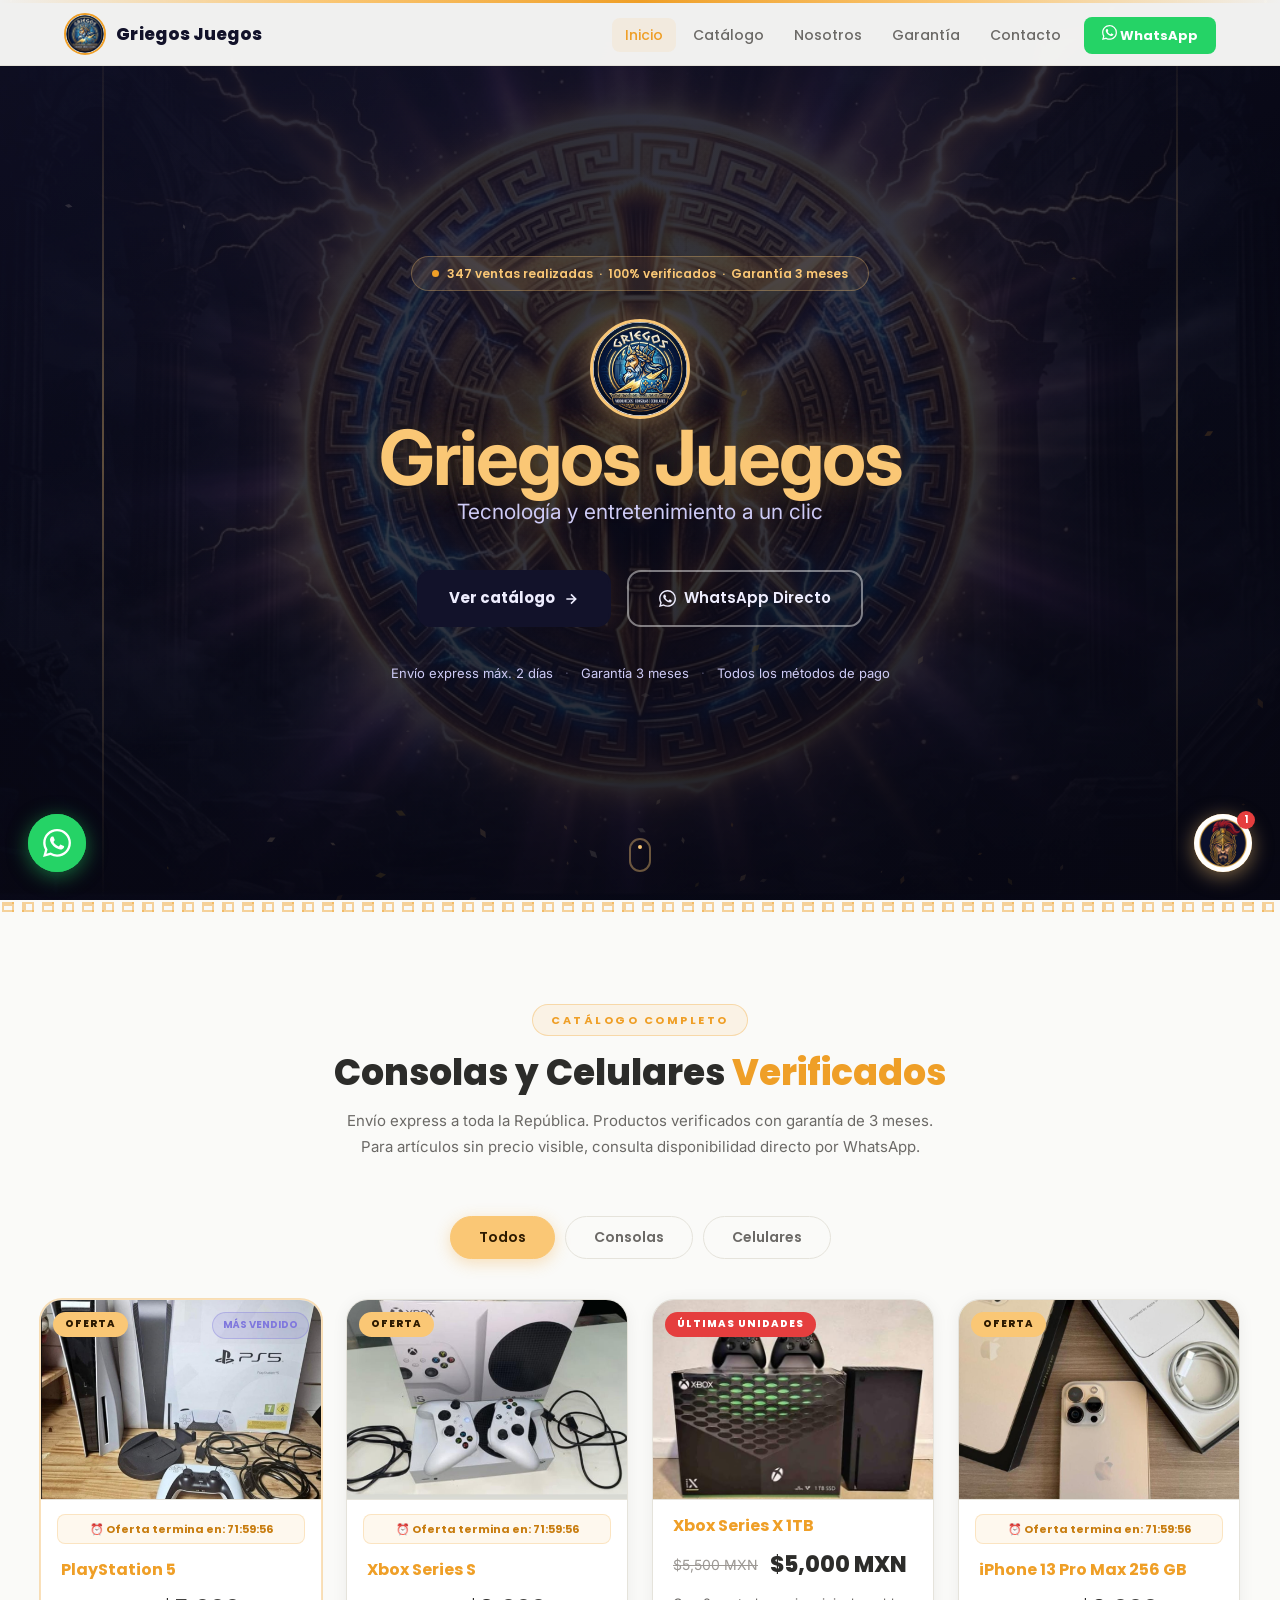
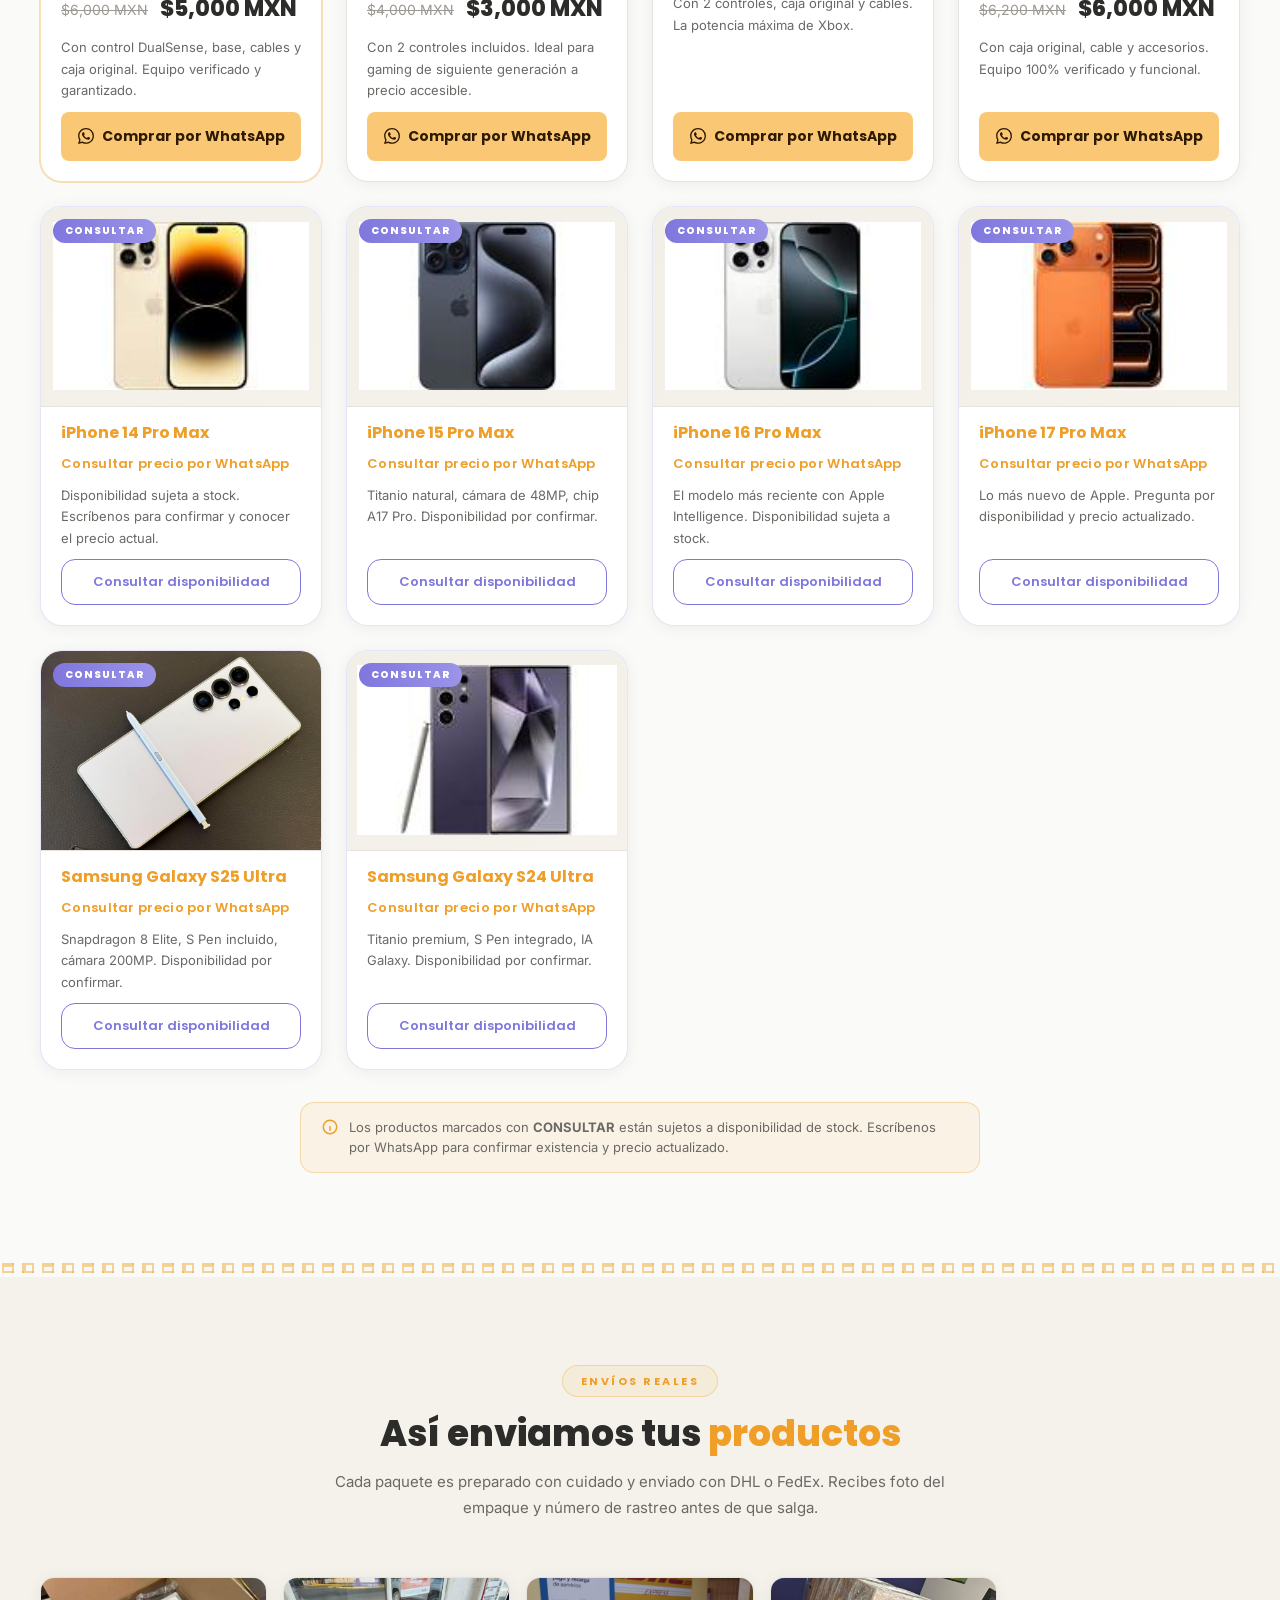
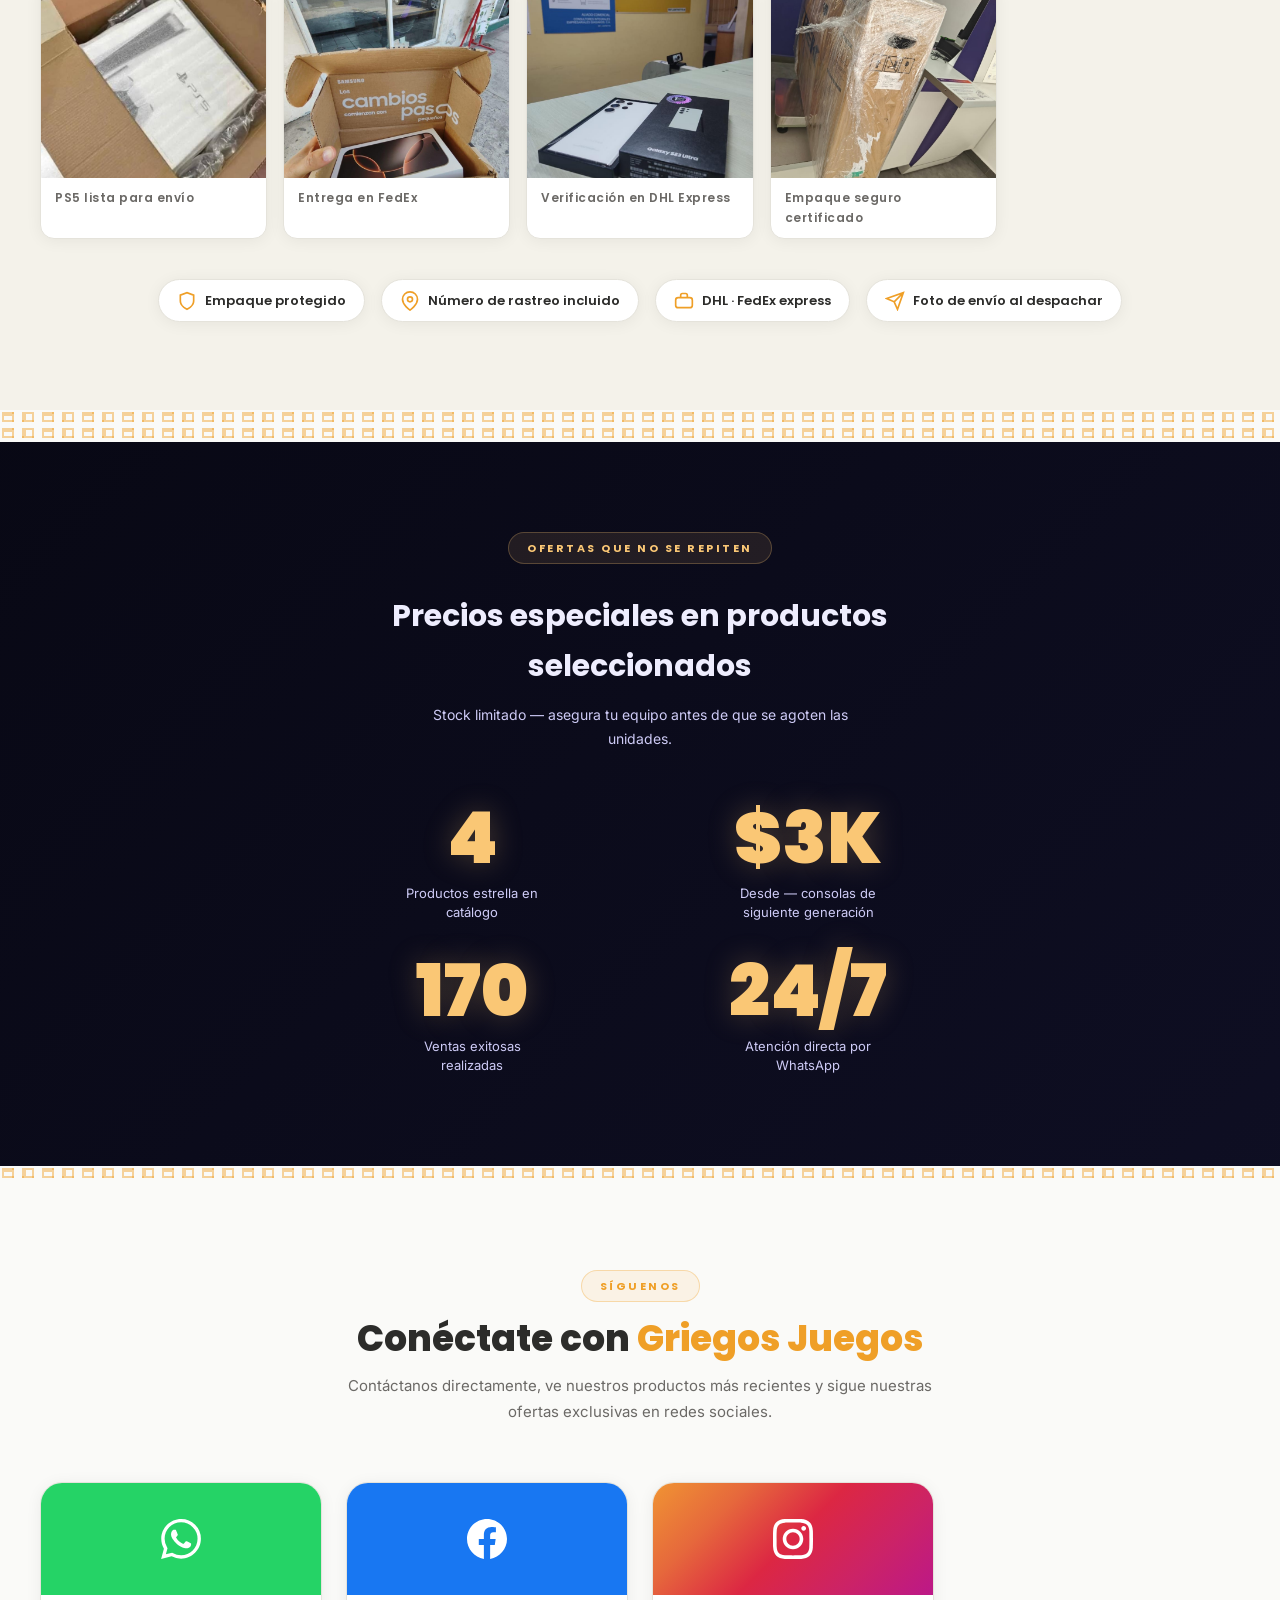
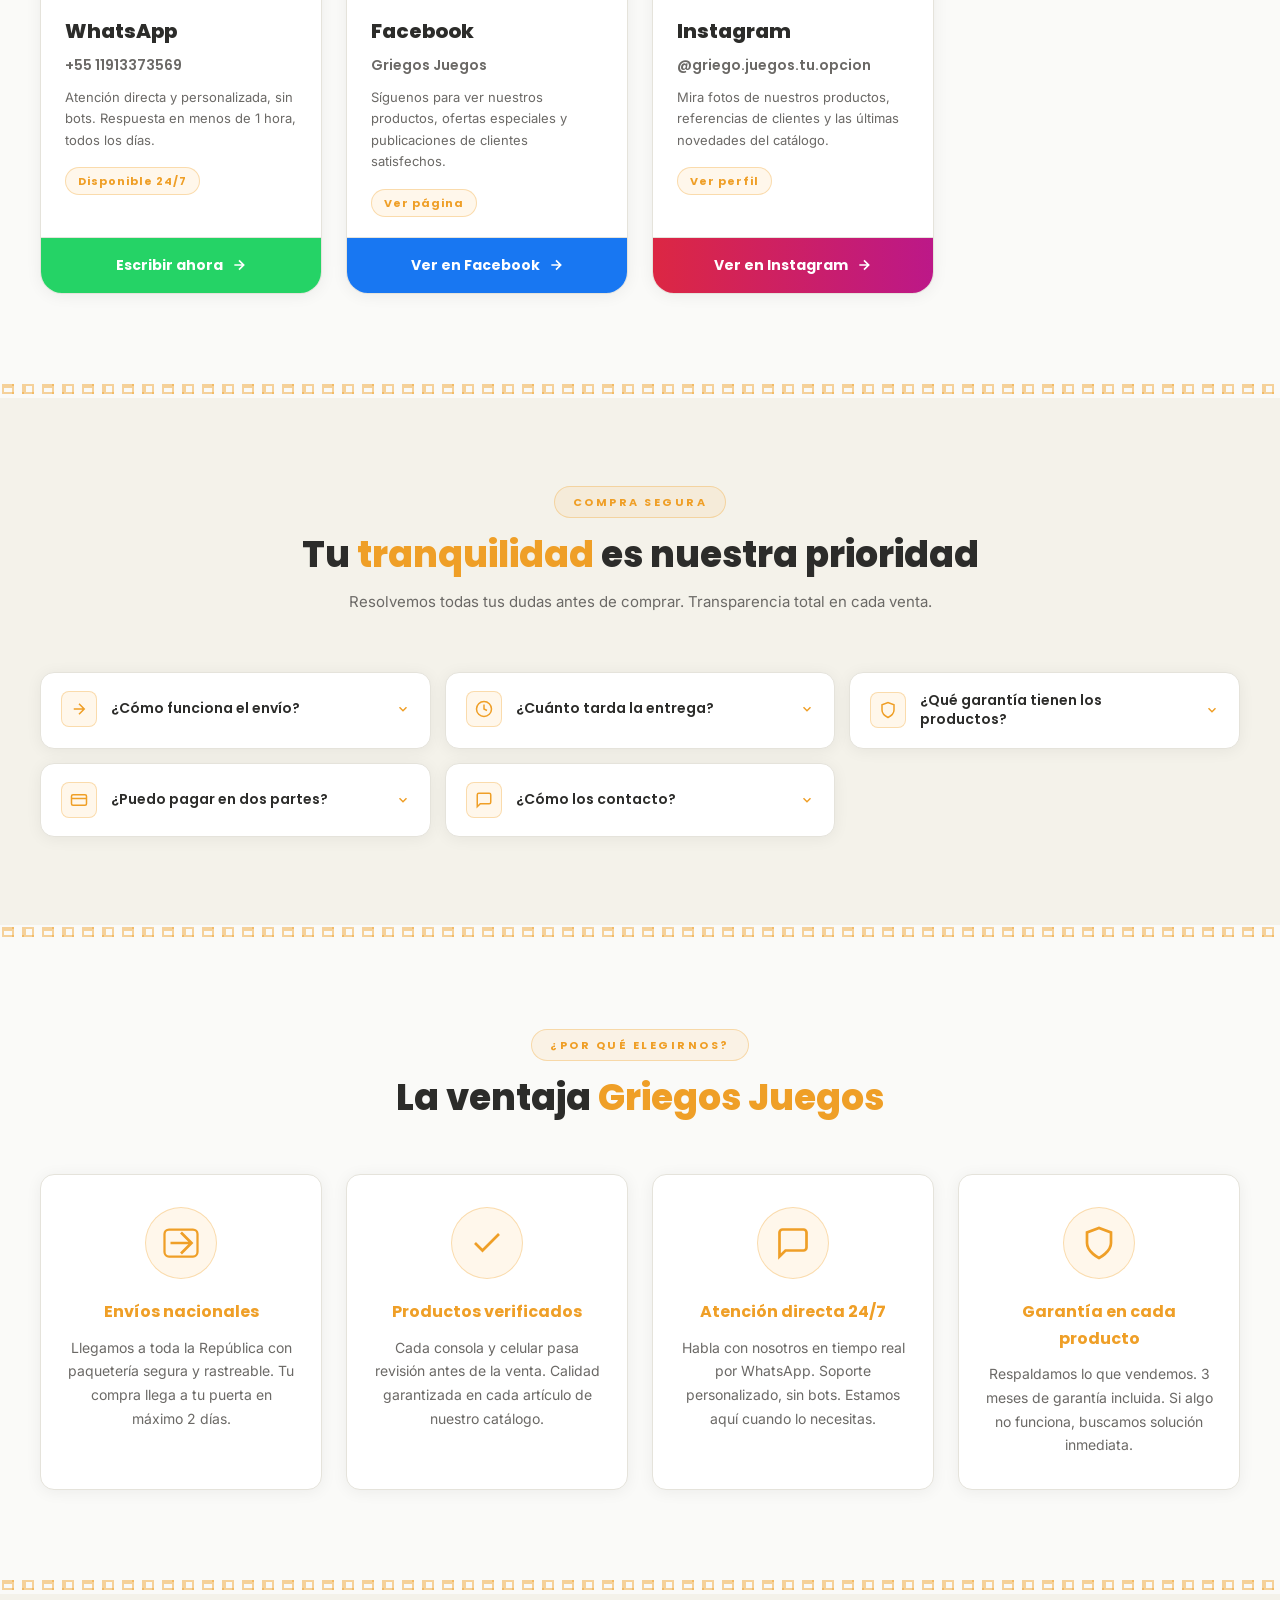
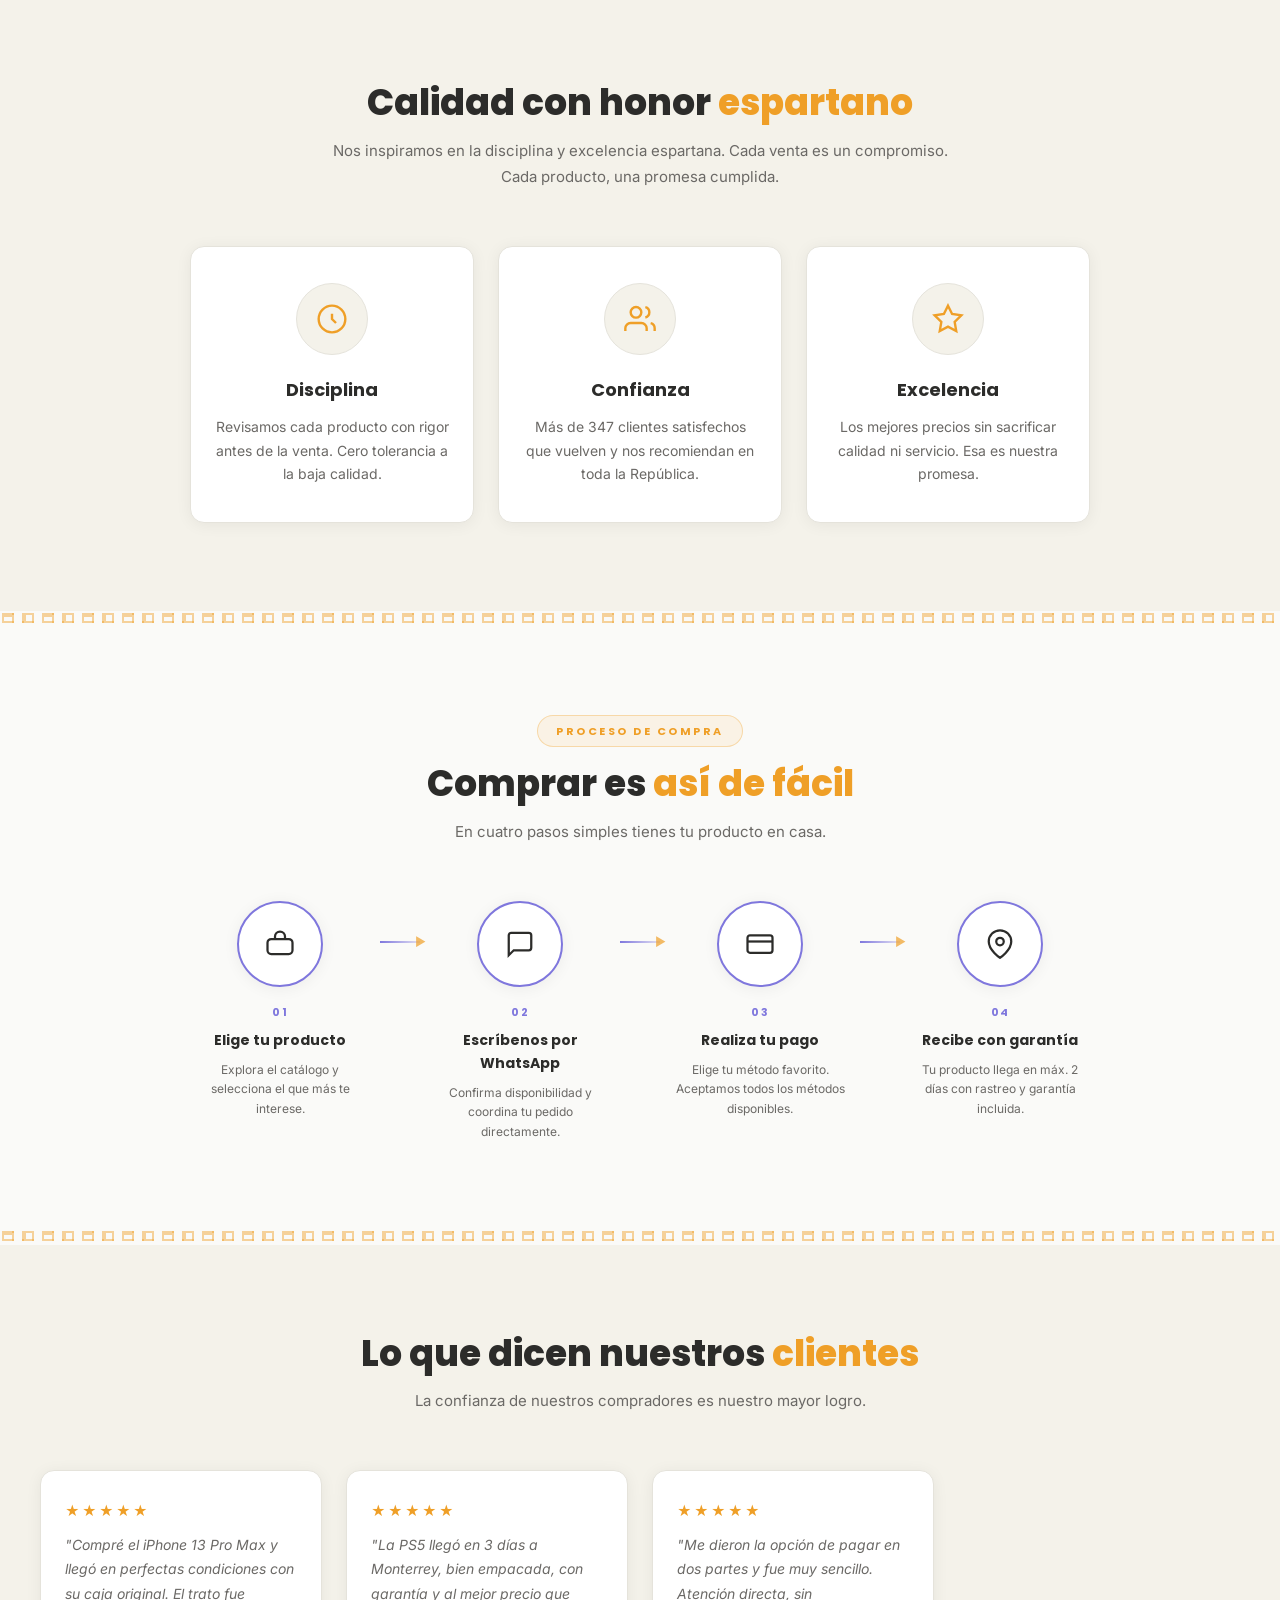
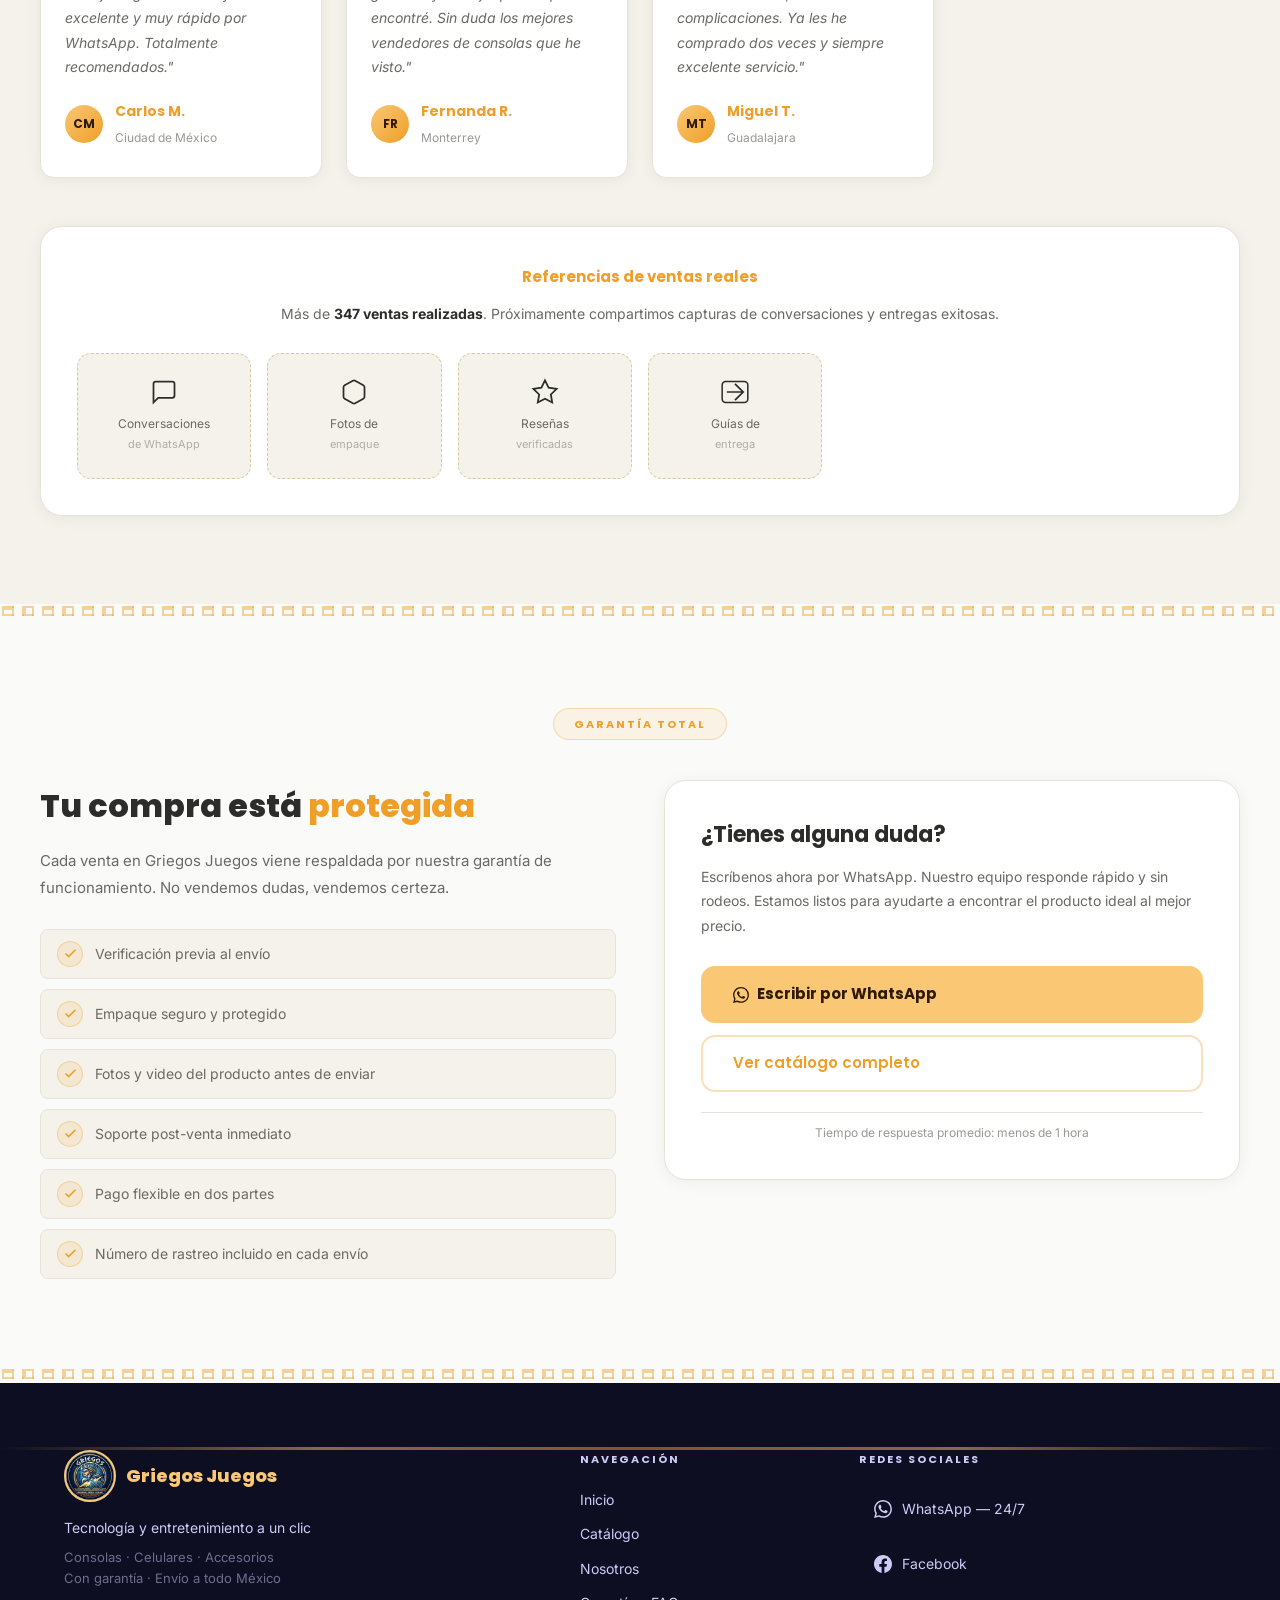
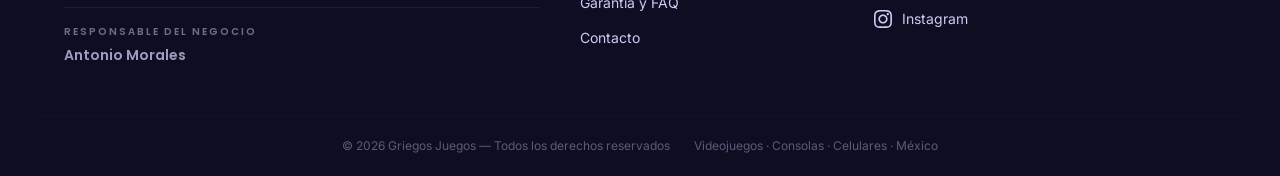
==== commit 848d4cae: "v2.0 — Restaurado + fix teclado movil chatbot + particulas doradas + marca de agua Diego Alexander Z" ====
--- a/index.html
+++ b/index.html
@@ -3,178 +3,1056 @@
 <head>
   <meta charset="UTF-8">
   <meta name="viewport" content="width=device-width, initial-scale=1.0">
-  <title>Sitio Suspendido — Griegos Juegos</title>
-  <meta name="robots" content="noindex, nofollow">
-  <style>
-    *, *::before, *::after { box-sizing: border-box; margin: 0; padding: 0; }
-
-    body {
-      font-family: 'Segoe UI', Arial, sans-serif;
-      background: #0d0d1a;
-      color: #e0e0e0;
-      min-height: 100vh;
-      display: flex;
-      flex-direction: column;
-      align-items: center;
-      justify-content: center;
-      padding: 24px;
-    }
-
-    .card {
-      background: #16162a;
-      border: 1.5px solid #c0392b;
-      border-radius: 16px;
-      max-width: 680px;
-      width: 100%;
-      padding: 48px 40px;
-      box-shadow: 0 0 60px rgba(192,57,43,0.25);
-    }
-
-    .icon {
-      font-size: 52px;
-      text-align: center;
-      margin-bottom: 20px;
-    }
-
-    h1 {
-      font-size: 28px;
-      color: #e74c3c;
-      text-align: center;
-      margin-bottom: 8px;
-      font-weight: 800;
-      letter-spacing: -0.5px;
-    }
-
-    .subtitle {
-      text-align: center;
-      color: #aaa;
-      font-size: 15px;
-      margin-bottom: 36px;
-    }
-
-    .divider {
-      border: none;
-      border-top: 1px solid #2a2a40;
-      margin: 28px 0;
-    }
-
-    h2 {
-      font-size: 17px;
-      color: #f0a500;
-      margin-bottom: 14px;
-      font-weight: 700;
-    }
-
-    p {
-      font-size: 15px;
-      line-height: 1.75;
-      color: #ccc;
-      margin-bottom: 16px;
-    }
-
-    .highlight {
-      background: rgba(192,57,43,0.12);
-      border-left: 4px solid #c0392b;
-      border-radius: 0 8px 8px 0;
-      padding: 14px 18px;
-      margin: 20px 0;
-      font-size: 14px;
-      color: #ddd;
-      line-height: 1.7;
-    }
-
-    .highlight strong {
-      color: #e74c3c;
-    }
-
-    .info-box {
-      background: rgba(240,165,0,0.08);
-      border: 1px solid rgba(240,165,0,0.25);
-      border-radius: 10px;
-      padding: 18px 20px;
-      margin: 20px 0;
-    }
-
-    .info-box p { margin-bottom: 6px; color: #ccc; font-size: 14px; }
-    .info-box p:last-child { margin-bottom: 0; }
-
-    .badge {
-      display: inline-block;
-      background: #c0392b;
-      color: #fff;
-      font-size: 11px;
-      font-weight: 700;
-      letter-spacing: 1px;
-      padding: 4px 10px;
-      border-radius: 20px;
-      text-transform: uppercase;
-      margin-bottom: 8px;
-    }
-
-    .footer {
-      margin-top: 32px;
-      text-align: center;
-      font-size: 12px;
-      color: #555;
-      line-height: 1.8;
-    }
-
-    .date-tag {
-      color: #f0a500;
-      font-weight: 600;
-    }
-  </style>
+  <title>Griegos Juegos | Consolas, Celulares y Accesorios con Garantía — México</title>
+  <meta name="description" content="Compra consolas PlayStation, Xbox, iPhones y accesorios verificados con garantía de 3 meses. Envíos express a toda la República Mexicana en máximo 2 días. Más de 347 ventas exitosas. Griegos Videojuegos México.">
+  <meta name="keywords" content="griegos videojuegos, consolas baratas México, venta de consolas México, PS5 México, Xbox series México, iphone barato México, celulares verificados México, videojuegos consolas, griegos juegos, comprar consola México, iPhone México precio">
+  <meta name="robots" content="index, follow">
+  <meta name="author" content="Griegos Juegos — Antonio Morales">
+  <meta name="theme-color" content="#12122A">
+  <meta name="geo.region" content="MX">
+  <meta name="geo.placename" content="México">
+
+  <!-- Favicon — logo Griegos Juegos -->
+  <link rel="icon" type="image/jpeg" href="favicon.jpg">
+  <link rel="apple-touch-icon" href="assets/images/logo-facebook.jpg">
+  <meta name="google-site-verification" content="lCKeR42IO1yUIKCqn8IfQpFXtAxKPeZMem_MDti8OSk">
+
+  <!-- Open Graph -->
+  <meta property="og:title" content="Griegos Juegos — Consolas y Celulares con Garantía en México">
+  <meta property="og:description" content="Consolas y celulares 100% verificados. Garantía 3 meses. Envío express a toda la República. 347 ventas realizadas.">
+  <meta property="og:type" content="website">
+  <meta property="og:url" content="https://griegos-juegos.vercel.app/">
+  <meta property="og:image" content="https://griegos-juegos.vercel.app/assets/images/logo-facebook.jpg">
+  <meta property="og:locale" content="es_MX">
+  <meta property="og:site_name" content="Griegos Juegos">
+
+  <!-- Twitter Card -->
+  <meta name="twitter:card" content="summary_large_image">
+  <meta name="twitter:title" content="Griegos Juegos — Consolas y Celulares México">
+  <meta name="twitter:description" content="347 ventas. Garantía 3 meses. Envío express 2 días.">
+  <meta name="twitter:image" content="https://griegos-juegos.vercel.app/assets/images/logo-facebook.jpg">
+
+  <!-- Schema.org LocalBusiness -->
+  <script type="application/ld+json">
+  {
+    "@context": "https://schema.org",
+    "@type": "LocalBusiness",
+    "name": "Griegos Juegos",
+    "url": "https://griegos-juegos.vercel.app/",
+    "logo": "https://griegos-juegos.vercel.app/assets/images/logo-facebook.jpg",
+    "image": "https://griegos-juegos.vercel.app/assets/images/logo-facebook.jpg",
+    "description":"Venta de consolas PlayStation, Xbox, iPhones y accesorios verificados con garantía de 3 meses. Entregas express a toda la República Mexicana.",
+    "telephone":"+5511913373569",
+    "priceRange":"$$",
+    "currenciesAccepted":"MXN",
+    "openingHours":"Mo-Su 00:00-23:59",
+    "areaServed":"MX",
+    "address":{"@type":"PostalAddress","addressCountry":"MX","addressLocality":"Ciudad de México"},
+    "sameAs":[
+      "https://www.facebook.com/profile.php?id=61591544702781",
+      "https://www.instagram.com/griego.juegos.tu.opcion/"
+    ],
+    "founder":{"@type":"Person","name":"Antonio Morales"}
+  }
+  </script>
+
+  <!-- Google Fonts -->
+  <link rel="preconnect" href="https://fonts.googleapis.com">
+  <link rel="preconnect" href="https://fonts.gstatic.com" crossorigin>
+  <link href="https://fonts.googleapis.com/css2?family=Poppins:wght@400;500;600;700;800;900&family=Inter:wght@400;500;600&display=swap" rel="stylesheet">
+  <link rel="stylesheet" href="css/styles.css">
 </head>
 <body>
-  <div class="card">
-    <div class="icon">🚫</div>
-    <h1>SITIO SUSPENDIDO</h1>
-    <p class="subtitle">Este sitio web ha sido dado de baja temporalmente</p>
-
-    <hr class="divider">
-
-    <span class="badge">Aviso oficial del desarrollador</span>
-    <h2>Motivo de la suspensión: Falta de pago por servicios de desarrollo web</h2>
-
-    <p>
-      Este sitio web <strong>griegos-juegos.vercel.app</strong> fue diseñado y desarrollado de forma profesional y completa por un desarrollador web independiente. El trabajo fue entregado en su totalidad, incluyendo diseño, programación, catálogo de productos, integración con WhatsApp, posicionamiento en Google (SEO), y publicación en línea.
-    </p>
-
-    <div class="highlight">
-      <strong>⚠️ El propietario del negocio "Griegos Juegos" NO realizó el pago acordado</strong> por los servicios de desarrollo web a pesar de haber recibido el trabajo completo y funcional. Ante el incumplimiento del pago, el desarrollador ha ejercido su derecho legítimo de suspender el servicio.
-    </div>
-
-    <hr class="divider">
-
-    <h2>📋 Derechos del desarrollador</h2>
-    <p>
-      Conforme a la legislación mexicana en materia de prestación de servicios (Código Civil Federal, Arts. 2606–2615) y propiedad intelectual, el desarrollador conserva todos los derechos sobre el código, diseño y recursos visuales de este sitio hasta que se realice el pago íntegro de los servicios prestados.
-    </p>
-
-    <div class="info-box">
-      <p>📅 <strong>Fecha de entrega del proyecto:</strong> <span class="date-tag">Agosto 2026</span></p>
-      <p>📅 <strong>Fecha de suspensión del servicio:</strong> <span class="date-tag">Septiembre 2026</span></p>
-      <p>💳 <strong>Estado del pago:</strong> <span style="color:#e74c3c;font-weight:700;">NO REALIZADO</span></p>
-      <p>🔒 <strong>Estado del sitio:</strong> <span style="color:#e74c3c;font-weight:700;">SUSPENDIDO hasta liquidación</span></p>
-    </div>
-
-    <hr class="divider">
-
-    <h2>📣 Información para usuarios y clientes del negocio</h2>
-    <p>
-      Si usted era cliente o seguidor de "Griegos Juegos" y buscaba sus productos, sepa que este sitio web fue creado por un desarrollador independiente que no ha recibido remuneración por su trabajo. El desarrollador no tiene ninguna relación ni responsabilidad sobre las transacciones comerciales del negocio.
-    </p>
-    <p>
-      El sitio podrá reanudarse únicamente cuando el propietario del negocio cumpla con el pago de los servicios de desarrollo web.
-    </p>
-
-    <hr class="divider">
-
-    <div class="footer">
-      <p>Este aviso es emitido de buena fe por el desarrollador web del proyecto.</p>
-      <p>El desarrollador se reserva el derecho de emprender acciones legales por incumplimiento de contrato de prestación de servicios.</p>
-      <p style="margin-top:12px;">© 2026 — Todos los derechos sobre el diseño y código de este sitio son del desarrollador.</p>
-    </div>
-  </div>
+
+<!-- ══════════ HEADER ══════════ -->
+<header id="header">
+  <div class="greek-bar"></div>
+  <nav class="navbar" id="navbar">
+    <a href="#inicio" class="logo-link" aria-label="Griegos Juegos — Inicio">
+      <img src="assets/images/logo.png" alt="Logo Griegos Juegos" class="logo-img">
+      <span class="logo-text">Griegos Juegos</span>
+    </a>
+    <ul class="nav-links" id="nav-links" role="navigation" aria-label="Menú principal">
+      <li><a href="#inicio"   class="nav-link">Inicio</a></li>
+      <li><a href="#catalogo" class="nav-link">Catálogo</a></li>
+      <li><a href="#nosotros" class="nav-link">Nosotros</a></li>
+      <li><a href="#faq"      class="nav-link">Garantía</a></li>
+      <li><a href="#redes"    class="nav-link">Contacto</a></li>
+      <li>
+        <a href="https://wa.me/5511913373569?text=Hola%2C%20quiero%20información%20sobre%20sus%20productos"
+           class="btn-wa-nav" target="_blank" rel="noopener noreferrer" id="nav-wa">
+          <svg viewBox="0 0 24 24" fill="currentColor" width="15" height="15" aria-hidden="true"><path d="M17.472 14.382c-.297-.149-1.758-.867-2.03-.967-.273-.099-.471-.148-.67.15-.197.297-.767.966-.94 1.164-.173.199-.347.223-.644.075-.297-.15-1.255-.463-2.39-1.475-.883-.788-1.48-1.761-1.653-2.059-.173-.297-.018-.458.13-.606.134-.133.298-.347.446-.52.149-.174.198-.298.298-.497.099-.198.05-.371-.025-.52-.075-.149-.669-1.612-.916-2.207-.242-.579-.487-.5-.669-.51-.173-.008-.371-.01-.57-.01-.198 0-.52.074-.792.372-.272.297-1.04 1.016-1.04 2.479 0 1.462 1.065 2.875 1.213 3.074.149.198 2.096 3.2 5.077 4.487.709.306 1.262.489 1.694.625.712.227 1.36.195 1.871.118.571-.085 1.758-.719 2.006-1.413.248-.694.248-1.289.173-1.413-.074-.124-.272-.198-.57-.347m-5.421 7.403h-.004a9.87 9.87 0 01-5.031-1.378l-.361-.214-3.741.982.998-3.648-.235-.374a9.86 9.86 0 01-1.51-5.26c.001-5.45 4.436-9.884 9.888-9.884 2.64 0 5.122 1.03 6.988 2.898a9.825 9.825 0 012.893 6.994c-.003 5.45-4.437 9.884-9.885 9.884m8.413-18.297A11.815 11.815 0 0012.05 0C5.495 0 .16 5.335.157 11.892c0 2.096.547 4.142 1.588 5.945L.057 24l6.305-1.654a11.882 11.882 0 005.683 1.448h.005c6.554 0 11.89-5.335 11.893-11.893a11.821 11.821 0 00-3.48-8.413Z"/></svg>
+          WhatsApp
+        </a>
+      </li>
+    </ul>
+    <button class="hamburger" id="hamburger" aria-label="Abrir menú" aria-expanded="false">
+      <span></span><span></span><span></span>
+    </button>
+  </nav>
+</header>
+
+<!-- Mobile overlay & nav -->
+<div class="mobile-overlay" id="mobile-overlay" onclick="closeMobileNav()"></div>
+<nav class="mobile-nav" id="mobile-nav" aria-label="Menú móvil">
+  <div class="mobile-nav-header">
+    <img src="assets/images/logo.png" alt="Logo" class="mobile-logo">
+    <span>Griegos Juegos</span>
+    <button class="mobile-nav-close" onclick="closeMobileNav()" aria-label="Cerrar menú">
+      <svg viewBox="0 0 24 24" fill="none" stroke="currentColor" stroke-width="2.5" width="20" height="20"><path d="M18 6 6 18M6 6l12 12"/></svg>
+    </button>
+  </div>
+  <ul>
+    <li><a href="#inicio"   class="mobile-nav-link">Inicio</a></li>
+    <li><a href="#catalogo" class="mobile-nav-link">Catálogo</a></li>
+    <li><a href="#nosotros" class="mobile-nav-link">Nosotros</a></li>
+    <li><a href="#faq"      class="mobile-nav-link">Garantía</a></li>
+    <li><a href="#redes"    class="mobile-nav-link">Contacto</a></li>
+  </ul>
+  <a href="https://wa.me/5511913373569?text=Hola%2C%20quiero%20información%20sobre%20sus%20productos"
+     class="mobile-wa-cta" target="_blank" rel="noopener noreferrer">
+    Contactar por WhatsApp — 24/7
+  </a>
+</nav>
+
+<!-- ══════════ HERO ══════════ -->
+<section id="inicio" class="hero" aria-label="Inicio">
+  <div class="hero-bg" style="background-image:url('assets/images/hero-bg.png')"></div>
+  <div class="hero-overlay"></div>
+  <div class="hero-particles" id="hero-particles" aria-hidden="true"></div>
+  <div class="lightning left"  aria-hidden="true"></div>
+  <div class="lightning right" aria-hidden="true"></div>
+
+  <div class="hero-content">
+    <div class="hero-badge">
+      <span class="hero-badge-dot" aria-hidden="true"></span>
+      347 ventas realizadas &nbsp;·&nbsp; 100% verificados &nbsp;·&nbsp; Garantía 3 meses
+    </div>
+    <div class="hero-logo-wrap">
+      <img src="assets/images/logo.png" alt="Griegos Juegos" class="hero-logo">
+    </div>
+    <h1 class="hero-name">Griegos Juegos</h1>
+    <p class="hero-slogan">Tecnología y entretenimiento a un clic</p>
+    <div class="hero-btns">
+      <a href="#catalogo" class="btn-navy" id="btn-ver-catalogo">
+        Ver catálogo
+        <svg viewBox="0 0 24 24" fill="none" stroke="currentColor" stroke-width="2.5" width="16" height="16" aria-hidden="true"><path d="M5 12h14M12 5l7 7-7 7"/></svg>
+      </a>
+      <a href="https://wa.me/5511913373569?text=Hola%2C%20quiero%20información%20sobre%20sus%20productos"
+         class="btn-outline-white" target="_blank" rel="noopener noreferrer" id="btn-hero-wa">
+        <svg viewBox="0 0 24 24" fill="currentColor" width="17" height="17" aria-hidden="true"><path d="M17.472 14.382c-.297-.149-1.758-.867-2.03-.967-.273-.099-.471-.148-.67.15-.197.297-.767.966-.94 1.164-.173.199-.347.223-.644.075-.297-.15-1.255-.463-2.39-1.475-.883-.788-1.48-1.761-1.653-2.059-.173-.297-.018-.458.13-.606.134-.133.298-.347.446-.52.149-.174.198-.298.298-.497.099-.198.05-.371-.025-.52-.075-.149-.669-1.612-.916-2.207-.242-.579-.487-.5-.669-.51-.173-.008-.371-.01-.57-.01-.198 0-.52.074-.792.372-.272.297-1.04 1.016-1.04 2.479 0 1.462 1.065 2.875 1.213 3.074.149.198 2.096 3.2 5.077 4.487.709.306 1.262.489 1.694.625.712.227 1.36.195 1.871.118.571-.085 1.758-.719 2.006-1.413.248-.694.248-1.289.173-1.413-.074-.124-.272-.198-.57-.347m-5.421 7.403h-.004a9.87 9.87 0 01-5.031-1.378l-.361-.214-3.741.982.998-3.648-.235-.374a9.86 9.86 0 01-1.51-5.26c.001-5.45 4.436-9.884 9.888-9.884 2.64 0 5.122 1.03 6.988 2.898a9.825 9.825 0 012.893 6.994c-.003 5.45-4.437 9.884-9.885 9.884m8.413-18.297A11.815 11.815 0 0012.05 0C5.495 0 .16 5.335.157 11.892c0 2.096.547 4.142 1.588 5.945L.057 24l6.305-1.654a11.882 11.882 0 005.683 1.448h.005c6.554 0 11.89-5.335 11.893-11.893a11.821 11.821 0 00-3.48-8.413Z"/></svg>
+        WhatsApp Directo
+      </a>
+    </div>
+    <div class="hero-trust-bar">
+      <span>Envío express máx. 2 días</span>
+      <span class="trust-sep">·</span>
+      <span>Garantía 3 meses</span>
+      <span class="trust-sep">·</span>
+      <span>Todos los métodos de pago</span>
+    </div>
+  </div>
+  <div class="hero-scroll-down" aria-hidden="true"><span class="scroll-icon"></span></div>
+</section>
+
+<div class="greek-divider-full" aria-hidden="true"></div>
+
+<!-- ══════════ CATÁLOGO ══════════ -->
+<section id="catalogo" class="section catalog-section" aria-label="Catálogo de productos">
+  <div class="section-header">
+    <div class="section-label">CATÁLOGO COMPLETO</div>
+    <h2 class="section-title">Consolas y Celulares <span class="gold">Verificados</span></h2>
+    <p class="section-subtitle">Envío express a toda la República. Productos verificados con garantía de 3 meses. Para artículos sin precio visible, consulta disponibilidad directo por WhatsApp.</p>
+  </div>
+
+  <!-- Filtros de categoría -->
+  <div class="catalog-filter-bar" role="tablist" aria-label="Filtrar productos">
+    <button class="filter-btn active" data-filter="all"      role="tab" aria-selected="true">Todos</button>
+    <button class="filter-btn"        data-filter="consola"  role="tab" aria-selected="false">Consolas</button>
+    <button class="filter-btn"        data-filter="celular"  role="tab" aria-selected="false">Celulares</button>
+  </div>
+
+  <div class="products-grid" id="products-grid">
+
+    <!-- ── CONSOLAS ── -->
+
+    <!-- PS5 -->
+    <article class="product-card featured-card" data-category="consola" data-aos>
+      <div class="product-badge oferta">OFERTA</div>
+      <div class="product-featured-tag">MÁS VENDIDO</div>
+      <div class="product-img-container">
+        <img src="assets/images/producto-ps5.jpg"
+             alt="PlayStation 5 — Griegos Juegos" class="product-img" loading="lazy"
+             onerror="this.parentElement.classList.add('img-error');this.style.display='none'">
+        <div class="product-emoji-fallback">
+          <svg viewBox="0 0 24 24" fill="none" stroke="currentColor" stroke-width="1.5" width="64" height="64"><rect x="2" y="8" width="20" height="12" rx="3"/><path d="M8 8V6a4 4 0 018 0v2"/></svg>
+        </div>
+      </div>
+      <div class="product-countdown" id="cd-3"></div>
+      <div class="product-body">
+        <h3 class="product-name">PlayStation 5</h3>
+        <div class="product-prices">
+          <span class="price-old">$6,000 MXN</span>
+          <span class="price-now">$5,000 MXN</span>
+        </div>
+        <p class="product-desc">Con control DualSense, base, cables y caja original. Equipo verificado y garantizado.</p>
+        <a href="https://wa.me/5511913373569?text=Hola%21+Me+interesa+la+PlayStation+5+a+%245%2C000+MXN.+%C2%BFEst%C3%A1+disponible%3F"
+           class="btn-comprar" target="_blank" rel="noopener noreferrer" id="btn-ps5">
+          <svg viewBox="0 0 24 24" fill="currentColor" width="16" height="16" aria-hidden="true"><path d="M17.472 14.382c-.297-.149-1.758-.867-2.03-.967-.273-.099-.471-.148-.67.15-.197.297-.767.966-.94 1.164-.173.199-.347.223-.644.075-.297-.15-1.255-.463-2.39-1.475-.883-.788-1.48-1.761-1.653-2.059-.173-.297-.018-.458.13-.606.134-.133.298-.347.446-.52.149-.174.198-.298.298-.497.099-.198.05-.371-.025-.52-.075-.149-.669-1.612-.916-2.207-.242-.579-.487-.5-.669-.51-.173-.008-.371-.01-.57-.01-.198 0-.52.074-.792.372-.272.297-1.04 1.016-1.04 2.479 0 1.462 1.065 2.875 1.213 3.074.149.198 2.096 3.2 5.077 4.487.709.306 1.262.489 1.694.625.712.227 1.36.195 1.871.118.571-.085 1.758-.719 2.006-1.413.248-.694.248-1.289.173-1.413-.074-.124-.272-.198-.57-.347m-5.421 7.403h-.004a9.87 9.87 0 01-5.031-1.378l-.361-.214-3.741.982.998-3.648-.235-.374a9.86 9.86 0 01-1.51-5.26c.001-5.45 4.436-9.884 9.888-9.884 2.64 0 5.122 1.03 6.988 2.898a9.825 9.825 0 012.893 6.994c-.003 5.45-4.437 9.884-9.885 9.884m8.413-18.297A11.815 11.815 0 0012.05 0C5.495 0 .16 5.335.157 11.892c0 2.096.547 4.142 1.588 5.945L.057 24l6.305-1.654a11.882 11.882 0 005.683 1.448h.005c6.554 0 11.89-5.335 11.893-11.893a11.821 11.821 0 00-3.48-8.413Z"/></svg>
+          Comprar por WhatsApp
+        </a>
+      </div>
+    </article>
+
+    <!-- Xbox Series S -->
+    <article class="product-card" data-category="consola" data-aos>
+      <div class="product-badge oferta">OFERTA</div>
+      <div class="product-img-container">
+        <img src="assets/images/producto-xboxseries-s.png"
+             alt="Xbox Series S — Griegos Juegos" class="product-img" loading="lazy"
+             onerror="this.parentElement.classList.add('img-error');this.style.display='none'">
+        <div class="product-emoji-fallback">
+          <svg viewBox="0 0 24 24" fill="none" stroke="currentColor" stroke-width="1.5" width="64" height="64"><rect x="2" y="8" width="20" height="12" rx="3"/><path d="M8 8V6a4 4 0 018 0v2"/></svg>
+        </div>
+      </div>
+      <div class="product-countdown" id="cd-2"></div>
+      <div class="product-body">
+        <h3 class="product-name">Xbox Series S</h3>
+        <div class="product-prices">
+          <span class="price-old">$4,000 MXN</span>
+          <span class="price-now">$3,000 MXN</span>
+        </div>
+        <p class="product-desc">Con 2 controles incluidos. Ideal para gaming de siguiente generación a precio accesible.</p>
+        <a href="https://wa.me/5511913373569?text=Hola%21+Me+interesa+el+Xbox+Series+S+a+%243%2C000+MXN.+%C2%BFEst%C3%A1+disponible%3F"
+           class="btn-comprar" target="_blank" rel="noopener noreferrer" id="btn-xboxs">
+          <svg viewBox="0 0 24 24" fill="currentColor" width="16" height="16" aria-hidden="true"><path d="M17.472 14.382c-.297-.149-1.758-.867-2.03-.967-.273-.099-.471-.148-.67.15-.197.297-.767.966-.94 1.164-.173.199-.347.223-.644.075-.297-.15-1.255-.463-2.39-1.475-.883-.788-1.48-1.761-1.653-2.059-.173-.297-.018-.458.13-.606.134-.133.298-.347.446-.52.149-.174.198-.298.298-.497.099-.198.05-.371-.025-.52-.075-.149-.669-1.612-.916-2.207-.242-.579-.487-.5-.669-.51-.173-.008-.371-.01-.57-.01-.198 0-.52.074-.792.372-.272.297-1.04 1.016-1.04 2.479 0 1.462 1.065 2.875 1.213 3.074.149.198 2.096 3.2 5.077 4.487.709.306 1.262.489 1.694.625.712.227 1.36.195 1.871.118.571-.085 1.758-.719 2.006-1.413.248-.694.248-1.289.173-1.413-.074-.124-.272-.198-.57-.347m-5.421 7.403h-.004a9.87 9.87 0 01-5.031-1.378l-.361-.214-3.741.982.998-3.648-.235-.374a9.86 9.86 0 01-1.51-5.26c.001-5.45 4.436-9.884 9.888-9.884 2.64 0 5.122 1.03 6.988 2.898a9.825 9.825 0 012.893 6.994c-.003 5.45-4.437 9.884-9.885 9.884m8.413-18.297A11.815 11.815 0 0012.05 0C5.495 0 .16 5.335.157 11.892c0 2.096.547 4.142 1.588 5.945L.057 24l6.305-1.654a11.882 11.882 0 005.683 1.448h.005c6.554 0 11.89-5.335 11.893-11.893a11.821 11.821 0 00-3.48-8.413Z"/></svg>
+          Comprar por WhatsApp
+        </a>
+      </div>
+    </article>
+
+    <!-- Xbox Series X -->
+    <article class="product-card" data-category="consola" data-aos>
+      <div class="product-badge ultimas">ÚLTIMAS UNIDADES</div>
+      <div class="product-img-container">
+        <img src="assets/images/producto-xboxseries-x.png"
+             alt="Xbox Series X 1TB — Griegos Juegos" class="product-img" loading="lazy"
+             onerror="this.parentElement.classList.add('img-error');this.style.display='none'">
+        <div class="product-emoji-fallback">
+          <svg viewBox="0 0 24 24" fill="none" stroke="currentColor" stroke-width="1.5" width="64" height="64"><rect x="2" y="8" width="20" height="12" rx="3"/><path d="M8 8V6a4 4 0 018 0v2"/></svg>
+        </div>
+      </div>
+      <div class="product-body">
+        <h3 class="product-name">Xbox Series X 1TB</h3>
+        <div class="product-prices">
+          <span class="price-old">$5,500 MXN</span>
+          <span class="price-now">$5,000 MXN</span>
+        </div>
+        <p class="product-desc">Con 2 controles, caja original y cables. La potencia máxima de Xbox.</p>
+        <a href="https://wa.me/5511913373569?text=Hola%21+Me+interesa+el+Xbox+Series+X+1TB+a+%245%2C000+MXN.+%C2%BFEst%C3%A1+disponible%3F"
+           class="btn-comprar" target="_blank" rel="noopener noreferrer" id="btn-xboxx">
+          <svg viewBox="0 0 24 24" fill="currentColor" width="16" height="16" aria-hidden="true"><path d="M17.472 14.382c-.297-.149-1.758-.867-2.03-.967-.273-.099-.471-.148-.67.15-.197.297-.767.966-.94 1.164-.173.199-.347.223-.644.075-.297-.15-1.255-.463-2.39-1.475-.883-.788-1.48-1.761-1.653-2.059-.173-.297-.018-.458.13-.606.134-.133.298-.347.446-.52.149-.174.198-.298.298-.497.099-.198.05-.371-.025-.52-.075-.149-.669-1.612-.916-2.207-.242-.579-.487-.5-.669-.51-.173-.008-.371-.01-.57-.01-.198 0-.52.074-.792.372-.272.297-1.04 1.016-1.04 2.479 0 1.462 1.065 2.875 1.213 3.074.149.198 2.096 3.2 5.077 4.487.709.306 1.262.489 1.694.625.712.227 1.36.195 1.871.118.571-.085 1.758-.719 2.006-1.413.248-.694.248-1.289.173-1.413-.074-.124-.272-.198-.57-.347m-5.421 7.403h-.004a9.87 9.87 0 01-5.031-1.378l-.361-.214-3.741.982.998-3.648-.235-.374a9.86 9.86 0 01-1.51-5.26c.001-5.45 4.436-9.884 9.888-9.884 2.64 0 5.122 1.03 6.988 2.898a9.825 9.825 0 012.893 6.994c-.003 5.45-4.437 9.884-9.885 9.884m8.413-18.297A11.815 11.815 0 0012.05 0C5.495 0 .16 5.335.157 11.892c0 2.096.547 4.142 1.588 5.945L.057 24l6.305-1.654a11.882 11.882 0 005.683 1.448h.005c6.554 0 11.89-5.335 11.893-11.893a11.821 11.821 0 00-3.48-8.413Z"/></svg>
+          Comprar por WhatsApp
+        </a>
+      </div>
+    </article>
+
+    <!-- ── CELULARES CON PRECIO ── -->
+
+    <!-- iPhone 13 Pro Max -->
+    <article class="product-card" data-category="celular" data-aos>
+      <div class="product-badge oferta">OFERTA</div>
+      <div class="product-img-container">
+        <img src="assets/images/producto-iphone13promax.jpg"
+             alt="iPhone 13 Pro Max 256GB — Griegos Juegos" class="product-img" loading="lazy"
+             onerror="this.parentElement.classList.add('img-error');this.style.display='none'">
+        <div class="product-emoji-fallback">
+          <svg viewBox="0 0 24 24" fill="none" stroke="currentColor" stroke-width="1.5" width="64" height="64"><rect x="5" y="2" width="14" height="20" rx="2"/><circle cx="12" cy="17" r="1"/></svg>
+        </div>
+      </div>
+      <div class="product-countdown" id="cd-1"></div>
+      <div class="product-body">
+        <h3 class="product-name">iPhone 13 Pro Max 256 GB</h3>
+        <div class="product-prices">
+          <span class="price-old">$6,200 MXN</span>
+          <span class="price-now">$6,000 MXN</span>
+        </div>
+        <p class="product-desc">Con caja original, cable y accesorios. Equipo 100% verificado y funcional.</p>
+        <a href="https://wa.me/5511913373569?text=Hola%21+Me+interesa+el+iPhone+13+Pro+Max+256GB+a+%246%2C000+MXN.+%C2%BFEst%C3%A1+disponible%3F"
+           class="btn-comprar" target="_blank" rel="noopener noreferrer" id="btn-iphone13">
+          <svg viewBox="0 0 24 24" fill="currentColor" width="16" height="16" aria-hidden="true"><path d="M17.472 14.382c-.297-.149-1.758-.867-2.03-.967-.273-.099-.471-.148-.67.15-.197.297-.767.966-.94 1.164-.173.199-.347.223-.644.075-.297-.15-1.255-.463-2.39-1.475-.883-.788-1.48-1.761-1.653-2.059-.173-.297-.018-.458.13-.606.134-.133.298-.347.446-.52.149-.174.198-.298.298-.497.099-.198.05-.371-.025-.52-.075-.149-.669-1.612-.916-2.207-.242-.579-.487-.5-.669-.51-.173-.008-.371-.01-.57-.01-.198 0-.52.074-.792.372-.272.297-1.04 1.016-1.04 2.479 0 1.462 1.065 2.875 1.213 3.074.149.198 2.096 3.2 5.077 4.487.709.306 1.262.489 1.694.625.712.227 1.36.195 1.871.118.571-.085 1.758-.719 2.006-1.413.248-.694.248-1.289.173-1.413-.074-.124-.272-.198-.57-.347m-5.421 7.403h-.004a9.87 9.87 0 01-5.031-1.378l-.361-.214-3.741.982.998-3.648-.235-.374a9.86 9.86 0 01-1.51-5.26c.001-5.45 4.436-9.884 9.888-9.884 2.64 0 5.122 1.03 6.988 2.898a9.825 9.825 0 012.893 6.994c-.003 5.45-4.437 9.884-9.885 9.884m8.413-18.297A11.815 11.815 0 0012.05 0C5.495 0 .16 5.335.157 11.892c0 2.096.547 4.142 1.588 5.945L.057 24l6.305-1.654a11.882 11.882 0 005.683 1.448h.005c6.554 0 11.89-5.335 11.893-11.893a11.821 11.821 0 00-3.48-8.413Z"/></svg>
+          Comprar por WhatsApp
+        </a>
+      </div>
+    </article>
+
+    <!-- ── CELULARES — CONSULTAR DISPONIBILIDAD ── -->
+
+    <!-- iPhone 14 Pro Max -->
+    <article class="product-card card-consult" data-category="celular" data-aos>
+      <div class="product-badge consultar">CONSULTAR</div>
+      <div class="product-img-container">
+        <img src="assets/images/producto-iphone14promax.png"
+             alt="iPhone 14 Pro Max — Griegos Juegos" class="product-img" loading="lazy"
+             style="object-fit:contain;padding:12px"
+             onerror="this.parentElement.classList.add('img-error');this.style.display='none'">
+        <div class="product-emoji-fallback">
+          <svg viewBox="0 0 24 24" fill="none" stroke="currentColor" stroke-width="1.5" width="64" height="64"><rect x="5" y="2" width="14" height="20" rx="2"/><circle cx="12" cy="17" r="1"/></svg>
+        </div>
+      </div>
+      <div class="product-body">
+        <h3 class="product-name">iPhone 14 Pro Max</h3>
+        <div class="product-prices"><span class="price-consult">Consultar precio por WhatsApp</span></div>
+        <p class="product-desc">Disponibilidad sujeta a stock. Escríbenos para confirmar y conocer el precio actual.</p>
+        <a href="https://wa.me/5511913373569?text=Hola%21+Me+interesa+el+iPhone+14+Pro+Max.+%C2%BFTienen+disponibilidad+y+cu%C3%A1l+es+el+precio%3F"
+           class="btn-consultar" target="_blank" rel="noopener noreferrer" id="btn-i14">
+          Consultar disponibilidad
+        </a>
+      </div>
+    </article>
+
+    <!-- iPhone 15 Pro Max -->
+    <article class="product-card card-consult" data-category="celular" data-aos>
+      <div class="product-badge consultar">CONSULTAR</div>
+      <div class="product-img-container">
+        <img src="assets/images/producto-iphone15promax.png"
+             alt="iPhone 15 Pro Max — Griegos Juegos" class="product-img" loading="lazy"
+             style="object-fit:contain;padding:12px"
+             onerror="this.parentElement.classList.add('img-error');this.style.display='none'">
+        <div class="product-emoji-fallback">
+          <svg viewBox="0 0 24 24" fill="none" stroke="currentColor" stroke-width="1.5" width="64" height="64"><rect x="5" y="2" width="14" height="20" rx="2"/><circle cx="12" cy="17" r="1"/></svg>
+        </div>
+      </div>
+      <div class="product-body">
+        <h3 class="product-name">iPhone 15 Pro Max</h3>
+        <div class="product-prices"><span class="price-consult">Consultar precio por WhatsApp</span></div>
+        <p class="product-desc">Titanio natural, cámara de 48MP, chip A17 Pro. Disponibilidad por confirmar.</p>
+        <a href="https://wa.me/5511913373569?text=Hola%21+Me+interesa+el+iPhone+15+Pro+Max.+%C2%BFTienen+disponibilidad+y+cu%C3%A1l+es+el+precio%3F"
+           class="btn-consultar" target="_blank" rel="noopener noreferrer" id="btn-i15">
+          Consultar disponibilidad
+        </a>
+      </div>
+    </article>
+
+    <!-- iPhone 16 Pro Max -->
+    <article class="product-card card-consult" data-category="celular" data-aos>
+      <div class="product-badge consultar">CONSULTAR</div>
+      <div class="product-img-container">
+        <img src="assets/images/producto-iphone16promax.png"
+             alt="iPhone 16 Pro Max — Griegos Juegos" class="product-img" loading="lazy"
+             style="object-fit:contain;padding:12px"
+             onerror="this.parentElement.classList.add('img-error');this.style.display='none'">
+        <div class="product-emoji-fallback">
+          <svg viewBox="0 0 24 24" fill="none" stroke="currentColor" stroke-width="1.5" width="64" height="64"><rect x="5" y="2" width="14" height="20" rx="2"/><circle cx="12" cy="17" r="1"/></svg>
+        </div>
+      </div>
+      <div class="product-body">
+        <h3 class="product-name">iPhone 16 Pro Max</h3>
+        <div class="product-prices"><span class="price-consult">Consultar precio por WhatsApp</span></div>
+        <p class="product-desc">El modelo más reciente con Apple Intelligence. Disponibilidad sujeta a stock.</p>
+        <a href="https://wa.me/5511913373569?text=Hola%21+Me+interesa+el+iPhone+16+Pro+Max.+%C2%BFTienen+disponibilidad+y+cu%C3%A1l+es+el+precio%3F"
+           class="btn-consultar" target="_blank" rel="noopener noreferrer" id="btn-i16">
+          Consultar disponibilidad
+        </a>
+      </div>
+    </article>
+
+    <!-- iPhone 17 Pro Max -->
+    <article class="product-card card-consult" data-category="celular" data-aos>
+      <div class="product-badge consultar">CONSULTAR</div>
+      <div class="product-img-container">
+        <img src="assets/images/producto-iphone17promax.png"
+             alt="iPhone 17 Pro Max — Griegos Juegos" class="product-img" loading="lazy"
+             style="object-fit:contain;padding:12px"
+             onerror="this.parentElement.classList.add('img-error');this.style.display='none'">
+        <div class="product-emoji-fallback">
+          <svg viewBox="0 0 24 24" fill="none" stroke="currentColor" stroke-width="1.5" width="64" height="64"><rect x="5" y="2" width="14" height="20" rx="2"/><circle cx="12" cy="17" r="1"/></svg>
+        </div>
+      </div>
+      <div class="product-body">
+        <h3 class="product-name">iPhone 17 Pro Max</h3>
+        <div class="product-prices"><span class="price-consult">Consultar precio por WhatsApp</span></div>
+        <p class="product-desc">Lo más nuevo de Apple. Pregunta por disponibilidad y precio actualizado.</p>
+        <a href="https://wa.me/5511913373569?text=Hola%21+Me+interesa+el+iPhone+17+Pro+Max.+%C2%BFTienen+disponibilidad+y+cu%C3%A1l+es+el+precio%3F"
+           class="btn-consultar" target="_blank" rel="noopener noreferrer" id="btn-i17">
+          Consultar disponibilidad
+        </a>
+      </div>
+    </article>
+
+    <!-- Samsung S25 Ultra -->
+    <article class="product-card card-consult" data-category="celular" data-aos>
+      <div class="product-badge consultar">CONSULTAR</div>
+      <div class="product-img-container">
+        <img src="assets/images/producto-samsung-s25ultra.png"
+             alt="Samsung Galaxy S25 Ultra — Griegos Juegos" class="product-img" loading="lazy"
+             style="object-fit:cover"
+             onerror="this.parentElement.classList.add('img-error');this.style.display='none'">
+        <div class="product-emoji-fallback">
+          <svg viewBox="0 0 24 24" fill="none" stroke="currentColor" stroke-width="1.5" width="64" height="64"><rect x="5" y="2" width="14" height="20" rx="2"/><circle cx="12" cy="17" r="1"/></svg>
+        </div>
+      </div>
+      <div class="product-body">
+        <h3 class="product-name">Samsung Galaxy S25 Ultra</h3>
+        <div class="product-prices"><span class="price-consult">Consultar precio por WhatsApp</span></div>
+        <p class="product-desc">Snapdragon 8 Elite, S Pen incluido, cámara 200MP. Disponibilidad por confirmar.</p>
+        <a href="https://wa.me/5511913373569?text=Hola%21+Me+interesa+el+Samsung+Galaxy+S25+Ultra.+%C2%BFTienen+disponibilidad+y+cu%C3%A1l+es+el+precio%3F"
+           class="btn-consultar" target="_blank" rel="noopener noreferrer" id="btn-s25">
+          Consultar disponibilidad
+        </a>
+      </div>
+    </article>
+
+    <!-- Samsung S24 Ultra -->
+    <article class="product-card card-consult" data-category="celular" data-aos>
+      <div class="product-badge consultar">CONSULTAR</div>
+      <div class="product-img-container">
+        <img src="assets/images/producto-samsung-s24ultra.png"
+             alt="Samsung Galaxy S24 Ultra — Griegos Juegos" class="product-img" loading="lazy"
+             style="object-fit:contain;padding:10px"
+             onerror="this.parentElement.classList.add('img-error');this.style.display='none'">
+        <div class="product-emoji-fallback">
+          <svg viewBox="0 0 24 24" fill="none" stroke="currentColor" stroke-width="1.5" width="64" height="64"><rect x="5" y="2" width="14" height="20" rx="2"/><circle cx="12" cy="17" r="1"/></svg>
+        </div>
+      </div>
+      <div class="product-body">
+        <h3 class="product-name">Samsung Galaxy S24 Ultra</h3>
+        <div class="product-prices"><span class="price-consult">Consultar precio por WhatsApp</span></div>
+        <p class="product-desc">Titanio premium, S Pen integrado, IA Galaxy. Disponibilidad por confirmar.</p>
+        <a href="https://wa.me/5511913373569?text=Hola%21+Me+interesa+el+Samsung+Galaxy+S24+Ultra.+%C2%BFTienen+disponibilidad+y+cu%C3%A1l+es+el+precio%3F"
+           class="btn-consultar" target="_blank" rel="noopener noreferrer" id="btn-s24">
+          Consultar disponibilidad
+        </a>
+      </div>
+    </article>
+
+  </div><!-- /products-grid -->
+
+  <!-- Nota de disponibilidad -->
+  <div class="catalog-note">
+    <svg viewBox="0 0 24 24" fill="none" stroke="currentColor" stroke-width="2" width="18" height="18"><path d="M13 16h-1v-4h-1m1-4h.01M21 12a9 9 0 11-18 0 9 9 0 0118 0z"/></svg>
+    <span>Los productos marcados con <strong>CONSULTAR</strong> están sujetos a disponibilidad de stock. Escríbenos por WhatsApp para confirmar existencia y precio actualizado.</span>
+  </div>
+
+</section>
+
+<div class="greek-divider-full" aria-hidden="true"></div>
+
+<!-- ══════════ PROCESO DE ENVÍO (fotos reales) ══════════ -->
+<section class="section shipping-section" aria-label="Proceso de envío y empaque">
+  <div class="section-header">
+    <div class="section-label">ENVÍOS REALES</div>
+    <h2 class="section-title">Así enviamos tus <span class="gold">productos</span></h2>
+    <p class="section-subtitle">Cada paquete es preparado con cuidado y enviado con DHL o FedEx. Recibes foto del empaque y número de rastreo antes de que salga.</p>
+  </div>
+  <div class="shipping-gallery">
+    <div class="shipping-img-card" data-aos>
+      <img src="assets/images/envio-ps5-caja.jpg" alt="PS5 empacada en caja de envío — Griegos Juegos" loading="lazy">
+      <div class="shipping-label">PS5 lista para envío</div>
+    </div>
+    <div class="shipping-img-card" data-aos>
+      <img src="assets/images/envio-samsung-fedex.jpg" alt="Samsung entregado en FedEx — Griegos Juegos" loading="lazy">
+      <div class="shipping-label">Entrega en FedEx</div>
+    </div>
+    <div class="shipping-img-card" data-aos>
+      <img src="assets/images/envio-samsung-dhl.png" alt="Samsung S23 Ultra verificado en DHL — Griegos Juegos" loading="lazy">
+      <div class="shipping-label">Verificación en DHL Express</div>
+    </div>
+    <div class="shipping-img-card" data-aos>
+      <img src="assets/images/envio-paquete-grande.jpg" alt="Empaque de consola grande en FedEx — Griegos Juegos" loading="lazy">
+      <div class="shipping-label">Empaque seguro certificado</div>
+    </div>
+  </div>
+  <div class="shipping-trust-bar">
+    <div class="stb-item">
+      <svg viewBox="0 0 24 24" fill="none" stroke="currentColor" stroke-width="2" width="20" height="20"><path d="M12 22s8-4 8-10V5l-8-3-8 3v7c0 6 8 10 8 10z"/></svg>
+      <span>Empaque protegido</span>
+    </div>
+    <div class="stb-item">
+      <svg viewBox="0 0 24 24" fill="none" stroke="currentColor" stroke-width="2" width="20" height="20"><path d="M21 10c0 7-9 13-9 13s-9-6-9-13a9 9 0 0118 0z"/><circle cx="12" cy="10" r="3"/></svg>
+      <span>Número de rastreo incluido</span>
+    </div>
+    <div class="stb-item">
+      <svg viewBox="0 0 24 24" fill="none" stroke="currentColor" stroke-width="2" width="20" height="20"><rect x="2" y="8" width="20" height="12" rx="3"/><path d="M16 8V5a2 2 0 00-2-2h-4a2 2 0 00-2 2v3"/></svg>
+      <span>DHL · FedEx express</span>
+    </div>
+    <div class="stb-item">
+      <svg viewBox="0 0 24 24" fill="none" stroke="currentColor" stroke-width="2" width="20" height="20"><path d="M22 2L11 13M22 2l-7 20-4-9-9-4 20-7z"/></svg>
+      <span>Foto de envío al despachar</span>
+    </div>
+  </div>
+</section>
+
+
+<div class="greek-divider-full" aria-hidden="true"></div>
+
+
+<div class="greek-divider-full" aria-hidden="true"></div>
+
+<!-- ══════════ STATS ══════════ -->
+<section class="stats-section" aria-label="Estadísticas">
+  <div class="stats-bg" aria-hidden="true"></div>
+  <div class="stats-overlay" aria-hidden="true"></div>
+  <div class="stats-content">
+    <div class="section-label on-dark">OFERTAS QUE NO SE REPITEN</div>
+    <h2 class="stats-title">Precios especiales en productos seleccionados</h2>
+    <p class="stats-sub">Stock limitado — asegura tu equipo antes de que se agoten las unidades.</p>
+    <div class="stats-grid">
+      <div class="stat-card" data-aos>
+        <div class="stat-number" data-count="7">0</div>
+        <div class="stat-label">Productos estrella en catálogo</div>
+      </div>
+      <div class="stat-card" data-aos>
+        <div class="stat-number">$3K</div>
+        <div class="stat-label">Desde — consolas de siguiente generación</div>
+      </div>
+      <div class="stat-card" data-aos>
+        <div class="stat-number" data-count="347">0</div>
+        <div class="stat-label">Ventas exitosas realizadas</div>
+      </div>
+      <div class="stat-card" data-aos>
+        <div class="stat-number">24/7</div>
+        <div class="stat-label">Atención directa por WhatsApp</div>
+      </div>
+    </div>
+  </div>
+</section>
+
+<div class="greek-divider-full" aria-hidden="true"></div>
+
+<!-- ══════════ REDES SOCIALES ══════════ -->
+<section id="redes" class="section social-section" aria-label="Redes sociales y contacto">
+  <div class="section-header">
+    <div class="section-label">SÍGUENOS</div>
+    <h2 class="section-title">Conéctate con <span class="gold">Griegos Juegos</span></h2>
+    <p class="section-subtitle">Contáctanos directamente, ve nuestros productos más recientes y sigue nuestras ofertas exclusivas en redes sociales.</p>
+  </div>
+
+  <div class="social-mega-grid">
+
+    <!-- WhatsApp -->
+    <a href="https://wa.me/5511913373569?text=Hola%21+Quiero+información+sobre+sus+productos"
+       class="social-mega-card" target="_blank" rel="noopener noreferrer" id="social-wa" data-aos>
+      <div class="smc-icon wa-color">
+        <svg viewBox="0 0 24 24" fill="currentColor" width="40" height="40" aria-hidden="true"><path d="M17.472 14.382c-.297-.149-1.758-.867-2.03-.967-.273-.099-.471-.148-.67.15-.197.297-.767.966-.94 1.164-.173.199-.347.223-.644.075-.297-.15-1.255-.463-2.39-1.475-.883-.788-1.48-1.761-1.653-2.059-.173-.297-.018-.458.13-.606.134-.133.298-.347.446-.52.149-.174.198-.298.298-.497.099-.198.05-.371-.025-.52-.075-.149-.669-1.612-.916-2.207-.242-.579-.487-.5-.669-.51-.173-.008-.371-.01-.57-.01-.198 0-.52.074-.792.372-.272.297-1.04 1.016-1.04 2.479 0 1.462 1.065 2.875 1.213 3.074.149.198 2.096 3.2 5.077 4.487.709.306 1.262.489 1.694.625.712.227 1.36.195 1.871.118.571-.085 1.758-.719 2.006-1.413.248-.694.248-1.289.173-1.413-.074-.124-.272-.198-.57-.347m-5.421 7.403h-.004a9.87 9.87 0 01-5.031-1.378l-.361-.214-3.741.982.998-3.648-.235-.374a9.86 9.86 0 01-1.51-5.26c.001-5.45 4.436-9.884 9.888-9.884 2.64 0 5.122 1.03 6.988 2.898a9.825 9.825 0 012.893 6.994c-.003 5.45-4.437 9.884-9.885 9.884m8.413-18.297A11.815 11.815 0 0012.05 0C5.495 0 .16 5.335.157 11.892c0 2.096.547 4.142 1.588 5.945L.057 24l6.305-1.654a11.882 11.882 0 005.683 1.448h.005c6.554 0 11.89-5.335 11.893-11.893a11.821 11.821 0 00-3.48-8.413Z"/></svg>
+      </div>
+      <div class="smc-body">
+        <span class="smc-platform">WhatsApp</span>
+        <span class="smc-handle">+55 11913373569</span>
+        <span class="smc-desc">Atención directa y personalizada, sin bots. Respuesta en menos de 1 hora, todos los días.</span>
+        <span class="smc-badge">Disponible 24/7</span>
+      </div>
+      <div class="smc-cta wa-color">
+        Escribir ahora
+        <svg viewBox="0 0 24 24" fill="none" stroke="currentColor" stroke-width="2.5" width="16" height="16" aria-hidden="true"><path d="M5 12h14M12 5l7 7-7 7"/></svg>
+      </div>
+    </a>
+
+    <!-- Facebook -->
+    <a href="https://www.facebook.com/profile.php?id=61591544702781&locale=es_LA"
+       class="social-mega-card" target="_blank" rel="noopener noreferrer" id="social-fb" data-aos>
+      <div class="smc-icon fb-color">
+        <svg viewBox="0 0 24 24" fill="currentColor" width="40" height="40" aria-hidden="true"><path d="M24 12.073c0-6.627-5.373-12-12-12s-12 5.373-12 12c0 5.99 4.388 10.954 10.125 11.854v-8.385H7.078v-3.47h3.047V9.43c0-3.007 1.792-4.669 4.533-4.669 1.312 0 2.686.235 2.686.235v2.953H15.83c-1.491 0-1.956.925-1.956 1.874v2.25h3.328l-.532 3.47h-2.796v8.385C19.612 23.027 24 18.062 24 12.073z"/></svg>
+      </div>
+      <div class="smc-body">
+        <span class="smc-platform">Facebook</span>
+        <span class="smc-handle">Griegos Juegos</span>
+        <span class="smc-desc">Síguenos para ver nuestros productos, ofertas especiales y publicaciones de clientes satisfechos.</span>
+        <span class="smc-badge">Ver página</span>
+      </div>
+      <div class="smc-cta fb-color">
+        Ver en Facebook
+        <svg viewBox="0 0 24 24" fill="none" stroke="currentColor" stroke-width="2.5" width="16" height="16" aria-hidden="true"><path d="M5 12h14M12 5l7 7-7 7"/></svg>
+      </div>
+    </a>
+
+    <!-- Instagram -->
+    <a href="https://www.instagram.com/griego.juegos.tu.opcion/"
+       class="social-mega-card" target="_blank" rel="noopener noreferrer" id="social-ig" data-aos>
+      <div class="smc-icon ig-color">
+        <svg viewBox="0 0 24 24" fill="currentColor" width="40" height="40" aria-hidden="true"><path d="M12 2.163c3.204 0 3.584.012 4.85.07 3.252.148 4.771 1.691 4.919 4.919.058 1.265.069 1.645.069 4.849 0 3.205-.012 3.584-.069 4.849-.149 3.225-1.664 4.771-4.919 4.919-1.266.058-1.644.07-4.85.07-3.204 0-3.584-.012-4.849-.07-3.26-.149-4.771-1.699-4.919-4.92-.058-1.265-.07-1.644-.07-4.849 0-3.204.013-3.583.07-4.849.149-3.227 1.664-4.771 4.919-4.919 1.266-.057 1.645-.069 4.849-.069zm0-2.163c-3.259 0-3.667.014-4.947.072-4.358.2-6.78 2.618-6.98 6.98-.059 1.281-.073 1.689-.073 4.948 0 3.259.014 3.668.072 4.948.2 4.358 2.618 6.78 6.98 6.98 1.281.058 1.689.072 4.948.072 3.259 0 3.668-.014 4.948-.072 4.354-.2 6.782-2.618 6.979-6.98.059-1.28.073-1.689.073-4.948 0-3.259-.014-3.667-.072-4.947-.196-4.354-2.617-6.78-6.979-6.98-1.281-.059-1.69-.073-4.949-.073zm0 5.838c-3.403 0-6.162 2.759-6.162 6.162s2.759 6.163 6.162 6.163 6.162-2.759 6.162-6.163c0-3.403-2.759-6.162-6.162-6.162zm0 10.162c-2.209 0-4-1.79-4-4 0-2.209 1.791-4 4-4s4 1.791 4 4c0 2.21-1.791 4-4 4zm6.406-11.845c-.796 0-1.441.645-1.441 1.44s.645 1.44 1.441 1.44c.795 0 1.439-.645 1.439-1.44s-.644-1.44-1.439-1.44z"/></svg>
+      </div>
+      <div class="smc-body">
+        <span class="smc-platform">Instagram</span>
+        <span class="smc-handle">@griego.juegos.tu.opcion</span>
+        <span class="smc-desc">Mira fotos de nuestros productos, referencias de clientes y las últimas novedades del catálogo.</span>
+        <span class="smc-badge">Ver perfil</span>
+      </div>
+      <div class="smc-cta ig-color">
+        Ver en Instagram
+        <svg viewBox="0 0 24 24" fill="none" stroke="currentColor" stroke-width="2.5" width="16" height="16" aria-hidden="true"><path d="M5 12h14M12 5l7 7-7 7"/></svg>
+      </div>
+    </a>
+
+  </div>
+</section>
+
+<div class="greek-divider-full" aria-hidden="true"></div>
+
+<!-- ══════════ FAQ ══════════ -->
+<section id="faq" class="section faq-section alt" aria-label="Preguntas frecuentes">
+  <div class="section-header">
+    <div class="section-label">COMPRA SEGURA</div>
+    <h2 class="section-title">Tu <span class="gold">tranquilidad</span> es nuestra prioridad</h2>
+    <p class="section-subtitle">Resolvemos todas tus dudas antes de comprar. Transparencia total en cada venta.</p>
+  </div>
+  <div class="faq-grid">
+    <div class="faq-card" id="faq-1" data-aos>
+      <button class="faq-trigger" onclick="toggleFAQ('faq-1')" aria-expanded="false">
+        <div class="faq-icon-box">
+          <svg viewBox="0 0 24 24" fill="none" stroke="currentColor" stroke-width="2" width="18" height="18"><path d="M5 12h14M12 5l7 7-7 7"/></svg>
+        </div>
+        <span class="faq-q">¿Cómo funciona el envío?</span>
+        <svg class="faq-arrow" viewBox="0 0 24 24" fill="none" stroke="currentColor" stroke-width="2.5" width="14" height="14" aria-hidden="true"><path d="M6 9l6 6 6-6"/></svg>
+      </button>
+      <div class="faq-body"><p>Realizamos envíos a toda la República Mexicana. Usamos <strong>DHL y FedEx</strong> con número de rastreo incluido. Te enviamos foto del empaque y la guía al momento de despachar.</p></div>
+    </div>
+    <div class="faq-card" id="faq-2" data-aos>
+      <button class="faq-trigger" onclick="toggleFAQ('faq-2')" aria-expanded="false">
+        <div class="faq-icon-box">
+          <svg viewBox="0 0 24 24" fill="none" stroke="currentColor" stroke-width="2" width="18" height="18"><circle cx="12" cy="12" r="10"/><path d="M12 6v6l4 2"/></svg>
+        </div>
+        <span class="faq-q">¿Cuánto tarda la entrega?</span>
+        <svg class="faq-arrow" viewBox="0 0 24 24" fill="none" stroke="currentColor" stroke-width="2.5" width="14" height="14" aria-hidden="true"><path d="M6 9l6 6 6-6"/></svg>
+      </button>
+      <div class="faq-body"><p>Envío <strong>express — máximo 2 días hábiles</strong> a toda la República. Ciudades principales como CDMX, Monterrey, Tijuana y Cancún pueden recibir en 24 a 48 horas.</p></div>
+    </div>
+    <div class="faq-card" id="faq-3" data-aos>
+      <button class="faq-trigger" onclick="toggleFAQ('faq-3')" aria-expanded="false">
+        <div class="faq-icon-box">
+          <svg viewBox="0 0 24 24" fill="none" stroke="currentColor" stroke-width="2" width="18" height="18"><path d="M12 22s8-4 8-10V5l-8-3-8 3v7c0 6 8 10 8 10z"/></svg>
+        </div>
+        <span class="faq-q">¿Qué garantía tienen los productos?</span>
+        <svg class="faq-arrow" viewBox="0 0 24 24" fill="none" stroke="currentColor" stroke-width="2.5" width="14" height="14" aria-hidden="true"><path d="M6 9l6 6 6-6"/></svg>
+      </button>
+      <div class="faq-body"><p>Todos los artículos tienen <strong>garantía de 3 meses</strong>. Cubre fallas eléctricas y problemas del dispositivo. Si algo falla, escríbenos por WhatsApp y buscamos solución inmediata.</p></div>
+    </div>
+    <div class="faq-card" id="faq-4" data-aos>
+      <button class="faq-trigger" onclick="toggleFAQ('faq-4')" aria-expanded="false">
+        <div class="faq-icon-box">
+          <svg viewBox="0 0 24 24" fill="none" stroke="currentColor" stroke-width="2" width="18" height="18"><rect x="2" y="5" width="20" height="14" rx="2"/><path d="M2 10h20"/></svg>
+        </div>
+        <span class="faq-q">¿Puedo pagar en dos partes?</span>
+        <svg class="faq-arrow" viewBox="0 0 24 24" fill="none" stroke="currentColor" stroke-width="2.5" width="14" height="14" aria-hidden="true"><path d="M6 9l6 6 6-6"/></svg>
+      </button>
+      <div class="faq-body"><p>Sí. Ofrecemos pago en dos partes: <strong>50% de anticipo</strong> para apartar tu producto y el 50% restante al confirmar el envío. Aceptamos SPEI, OXXO, tarjeta y PayPal.</p></div>
+    </div>
+    <div class="faq-card" id="faq-5" data-aos>
+      <button class="faq-trigger" onclick="toggleFAQ('faq-5')" aria-expanded="false">
+        <div class="faq-icon-box">
+          <svg viewBox="0 0 24 24" fill="none" stroke="currentColor" stroke-width="2" width="18" height="18"><path d="M21 15a2 2 0 01-2 2H7l-4 4V5a2 2 0 012-2h14a2 2 0 012 2z"/></svg>
+        </div>
+        <span class="faq-q">¿Cómo los contacto?</span>
+        <svg class="faq-arrow" viewBox="0 0 24 24" fill="none" stroke="currentColor" stroke-width="2.5" width="14" height="14" aria-hidden="true"><path d="M6 9l6 6 6-6"/></svg>
+      </button>
+      <div class="faq-body"><p>Escríbenos por <strong>WhatsApp</strong> para resolver dudas, cotizar o confirmar disponibilidad. Atención personalizada las <strong>24 horas, los 7 días de la semana</strong>. Sin esperas largas.</p></div>
+    </div>
+  </div>
+</section>
+
+<div class="greek-divider-full" aria-hidden="true"></div>
+
+<!-- ══════════ POR QUÉ ELEGIRNOS ══════════ -->
+<section id="nosotros" class="section why-section" aria-label="Por qué elegirnos">
+  <div class="section-header">
+    <div class="section-label">¿POR QUÉ ELEGIRNOS?</div>
+    <h2 class="section-title">La ventaja <span class="gold">Griegos Juegos</span></h2>
+  </div>
+  <div class="why-grid">
+    <div class="why-card" data-aos>
+      <div class="why-icon-wrap">
+        <svg viewBox="0 0 24 24" fill="none" stroke="currentColor" stroke-width="1.8" width="36" height="36"><path d="M5 12h14M12 5l7 7-7 7"/><rect x="1" y="3" width="22" height="18" rx="3" stroke-width="1.5"/></svg>
+      </div>
+      <h3>Envíos nacionales</h3>
+      <p>Llegamos a toda la República con paquetería segura y rastreable. Tu compra llega a tu puerta en máximo 2 días.</p>
+    </div>
+    <div class="why-card" data-aos>
+      <div class="why-icon-wrap">
+        <svg viewBox="0 0 24 24" fill="none" stroke="currentColor" stroke-width="1.8" width="36" height="36"><path d="M20 6L9 17l-5-5"/></svg>
+      </div>
+      <h3>Productos verificados</h3>
+      <p>Cada consola y celular pasa revisión antes de la venta. Calidad garantizada en cada artículo de nuestro catálogo.</p>
+    </div>
+    <div class="why-card" data-aos>
+      <div class="why-icon-wrap">
+        <svg viewBox="0 0 24 24" fill="none" stroke="currentColor" stroke-width="1.8" width="36" height="36"><path d="M21 15a2 2 0 01-2 2H7l-4 4V5a2 2 0 012-2h14a2 2 0 012 2z"/></svg>
+      </div>
+      <h3>Atención directa 24/7</h3>
+      <p>Habla con nosotros en tiempo real por WhatsApp. Soporte personalizado, sin bots. Estamos aquí cuando lo necesitas.</p>
+    </div>
+    <div class="why-card" data-aos>
+      <div class="why-icon-wrap">
+        <svg viewBox="0 0 24 24" fill="none" stroke="currentColor" stroke-width="1.8" width="36" height="36"><path d="M12 22s8-4 8-10V5l-8-3-8 3v7c0 6 8 10 8 10z"/></svg>
+      </div>
+      <h3>Garantía en cada producto</h3>
+      <p>Respaldamos lo que vendemos. 3 meses de garantía incluida. Si algo no funciona, buscamos solución inmediata.</p>
+    </div>
+  </div>
+</section>
+
+<div class="greek-divider-full" aria-hidden="true"></div>
+
+<!-- ══════════ HONOR ESPARTANO ══════════ -->
+<section class="section spartan-section alt" aria-label="Valores del negocio">
+  <div class="section-header">
+    <h2 class="section-title">Calidad con honor <span class="gold">espartano</span></h2>
+    <p class="section-subtitle">Nos inspiramos en la disciplina y excelencia espartana. Cada venta es un compromiso. Cada producto, una promesa cumplida.</p>
+  </div>
+  <div class="spartan-grid">
+    <div class="spartan-card" data-aos>
+      <div class="spartan-icon-box">
+        <svg viewBox="0 0 24 24" fill="none" stroke="currentColor" stroke-width="1.8" width="32" height="32"><circle cx="12" cy="12" r="10"/><path d="M12 8v4l3 3"/></svg>
+      </div>
+      <h3>Disciplina</h3>
+      <p>Revisamos cada producto con rigor antes de la venta. Cero tolerancia a la baja calidad.</p>
+    </div>
+    <div class="spartan-card" data-aos>
+      <div class="spartan-icon-box">
+        <svg viewBox="0 0 24 24" fill="none" stroke="currentColor" stroke-width="1.8" width="32" height="32"><path d="M17 21v-2a4 4 0 00-4-4H5a4 4 0 00-4 4v2"/><circle cx="9" cy="7" r="4"/><path d="M23 21v-2a4 4 0 00-3-3.87M16 3.13a4 4 0 010 7.75"/></svg>
+      </div>
+      <h3>Confianza</h3>
+      <p>Más de 347 clientes satisfechos que vuelven y nos recomiendan en toda la República.</p>
+    </div>
+    <div class="spartan-card" data-aos>
+      <div class="spartan-icon-box">
+        <svg viewBox="0 0 24 24" fill="none" stroke="currentColor" stroke-width="1.8" width="32" height="32"><polygon points="12 2 15.09 8.26 22 9.27 17 14.14 18.18 21.02 12 17.77 5.82 21.02 7 14.14 2 9.27 8.91 8.26 12 2"/></svg>
+      </div>
+      <h3>Excelencia</h3>
+      <p>Los mejores precios sin sacrificar calidad ni servicio. Esa es nuestra promesa.</p>
+    </div>
+  </div>
+</section>
+
+<div class="greek-divider-full" aria-hidden="true"></div>
+
+<!-- ══════════ PASOS ══════════ -->
+<section class="section steps-section" aria-label="Cómo comprar">
+  <div class="section-header">
+    <div class="section-label">PROCESO DE COMPRA</div>
+    <h2 class="section-title">Comprar es <span class="gold">así de fácil</span></h2>
+    <p class="section-subtitle">En cuatro pasos simples tienes tu producto en casa.</p>
+  </div>
+  <div class="steps-container">
+    <div class="step" data-aos>
+      <div class="step-circle">
+        <svg viewBox="0 0 24 24" fill="none" stroke="currentColor" stroke-width="1.8" width="30" height="30"><rect x="2" y="8" width="20" height="12" rx="3"/><path d="M8 8V6a4 4 0 018 0v2"/></svg>
+      </div>
+      <div class="step-num">01</div>
+      <h3>Elige tu producto</h3>
+      <p>Explora el catálogo y selecciona el que más te interese.</p>
+    </div>
+    <div class="step-connector" aria-hidden="true"><div class="connector-line"></div></div>
+    <div class="step" data-aos>
+      <div class="step-circle">
+        <svg viewBox="0 0 24 24" fill="none" stroke="currentColor" stroke-width="1.8" width="30" height="30"><path d="M21 15a2 2 0 01-2 2H7l-4 4V5a2 2 0 012-2h14a2 2 0 012 2z"/></svg>
+      </div>
+      <div class="step-num">02</div>
+      <h3>Escríbenos por WhatsApp</h3>
+      <p>Confirma disponibilidad y coordina tu pedido directamente.</p>
+    </div>
+    <div class="step-connector" aria-hidden="true"><div class="connector-line"></div></div>
+    <div class="step" data-aos>
+      <div class="step-circle">
+        <svg viewBox="0 0 24 24" fill="none" stroke="currentColor" stroke-width="1.8" width="30" height="30"><rect x="2" y="5" width="20" height="14" rx="2"/><path d="M2 10h20"/></svg>
+      </div>
+      <div class="step-num">03</div>
+      <h3>Realiza tu pago</h3>
+      <p>Elige tu método favorito. Aceptamos todos los métodos disponibles.</p>
+    </div>
+    <div class="step-connector" aria-hidden="true"><div class="connector-line"></div></div>
+    <div class="step" data-aos>
+      <div class="step-circle">
+        <svg viewBox="0 0 24 24" fill="none" stroke="currentColor" stroke-width="1.8" width="30" height="30"><path d="M21 10c0 7-9 13-9 13s-9-6-9-13a9 9 0 0118 0z"/><circle cx="12" cy="10" r="3"/></svg>
+      </div>
+      <div class="step-num">04</div>
+      <h3>Recibe con garantía</h3>
+      <p>Tu producto llega en máx. 2 días con rastreo y garantía incluida.</p>
+    </div>
+  </div>
+</section>
+
+<div class="greek-divider-full" aria-hidden="true"></div>
+
+<!-- ══════════ TESTIMONIOS ══════════ -->
+<section class="section testimonials-section alt" aria-label="Testimonios">
+  <div class="section-header">
+    <h2 class="section-title">Lo que dicen nuestros <span class="gold">clientes</span></h2>
+    <p class="section-subtitle">La confianza de nuestros compradores es nuestro mayor logro.</p>
+  </div>
+  <div class="testimonials-grid">
+    <div class="testimonial-card" data-aos>
+      <div class="t-stars">★★★★★</div>
+      <p>"Compré el iPhone 13 Pro Max y llegó en perfectas condiciones con su caja original. El trato fue excelente y muy rápido por WhatsApp. Totalmente recomendados."</p>
+      <div class="t-author">
+        <div class="t-avatar">CM</div>
+        <div><strong>Carlos M.</strong><span>Ciudad de México</span></div>
+      </div>
+    </div>
+    <div class="testimonial-card" data-aos>
+      <div class="t-stars">★★★★★</div>
+      <p>"La PS5 llegó en 3 días a Monterrey, bien empacada, con garantía y al mejor precio que encontré. Sin duda los mejores vendedores de consolas que he visto."</p>
+      <div class="t-author">
+        <div class="t-avatar">FR</div>
+        <div><strong>Fernanda R.</strong><span>Monterrey</span></div>
+      </div>
+    </div>
+    <div class="testimonial-card" data-aos>
+      <div class="t-stars">★★★★★</div>
+      <p>"Me dieron la opción de pagar en dos partes y fue muy sencillo. Atención directa, sin complicaciones. Ya les he comprado dos veces y siempre excelente servicio."</p>
+      <div class="t-author">
+        <div class="t-avatar">MT</div>
+        <div><strong>Miguel T.</strong><span>Guadalajara</span></div>
+      </div>
+    </div>
+  </div>
+
+  <!-- Sales proof -->
+  <div class="sales-proof">
+    <div class="sales-proof-header">
+      <span class="sales-proof-badge">Referencias de ventas reales</span>
+      <p>Más de <strong>347 ventas realizadas</strong>. Próximamente compartimos capturas de conversaciones y entregas exitosas.</p>
+    </div>
+    <div class="sales-proof-grid">
+      <div class="proof-slot">
+        <svg viewBox="0 0 24 24" fill="none" stroke="currentColor" stroke-width="1.5" width="28" height="28"><path d="M21 15a2 2 0 01-2 2H7l-4 4V5a2 2 0 012-2h14a2 2 0 012 2z"/></svg>
+        <span>Conversaciones<br><small>de WhatsApp</small></span>
+      </div>
+      <div class="proof-slot">
+        <svg viewBox="0 0 24 24" fill="none" stroke="currentColor" stroke-width="1.5" width="28" height="28"><path d="M21 16V8a2 2 0 00-1-1.73l-7-4a2 2 0 00-2 0l-7 4A2 2 0 003 8v8a2 2 0 001 1.73l7 4a2 2 0 002 0l7-4A2 2 0 0021 16z"/></svg>
+        <span>Fotos de<br><small>empaque</small></span>
+      </div>
+      <div class="proof-slot">
+        <svg viewBox="0 0 24 24" fill="none" stroke="currentColor" stroke-width="1.5" width="28" height="28"><polygon points="12 2 15.09 8.26 22 9.27 17 14.14 18.18 21.02 12 17.77 5.82 21.02 7 14.14 2 9.27 8.91 8.26 12 2"/></svg>
+        <span>Reseñas<br><small>verificadas</small></span>
+      </div>
+      <div class="proof-slot">
+        <svg viewBox="0 0 24 24" fill="none" stroke="currentColor" stroke-width="1.5" width="28" height="28"><path d="M5 12h14M12 5l7 7-7 7"/><rect x="1" y="3" width="22" height="18" rx="3" stroke-width="1.3"/></svg>
+        <span>Guías de<br><small>entrega</small></span>
+      </div>
+    </div>
+  </div>
+</section>
+
+<div class="greek-divider-full" aria-hidden="true"></div>
+
+<!-- ══════════ GARANTÍA ══════════ -->
+<section class="section guarantee-section" aria-label="Garantía">
+  <div class="guarantee-badge">GARANTÍA TOTAL</div>
+  <div class="guarantee-grid">
+    <div class="guarantee-left" data-aos>
+      <h2>Tu compra está <span class="gold">protegida</span></h2>
+      <p>Cada venta en Griegos Juegos viene respaldada por nuestra garantía de funcionamiento. No vendemos dudas, vendemos certeza.</p>
+      <ul class="guarantee-list">
+        <li><span class="g-icon"><svg viewBox="0 0 24 24" fill="none" stroke="currentColor" stroke-width="2.5" width="15" height="15"><path d="M20 6L9 17l-5-5"/></svg></span> Verificación previa al envío</li>
+        <li><span class="g-icon"><svg viewBox="0 0 24 24" fill="none" stroke="currentColor" stroke-width="2.5" width="15" height="15"><path d="M20 6L9 17l-5-5"/></svg></span> Empaque seguro y protegido</li>
+        <li><span class="g-icon"><svg viewBox="0 0 24 24" fill="none" stroke="currentColor" stroke-width="2.5" width="15" height="15"><path d="M20 6L9 17l-5-5"/></svg></span> Fotos y video del producto antes de enviar</li>
+        <li><span class="g-icon"><svg viewBox="0 0 24 24" fill="none" stroke="currentColor" stroke-width="2.5" width="15" height="15"><path d="M20 6L9 17l-5-5"/></svg></span> Soporte post-venta inmediato</li>
+        <li><span class="g-icon"><svg viewBox="0 0 24 24" fill="none" stroke="currentColor" stroke-width="2.5" width="15" height="15"><path d="M20 6L9 17l-5-5"/></svg></span> Pago flexible en dos partes</li>
+        <li><span class="g-icon"><svg viewBox="0 0 24 24" fill="none" stroke="currentColor" stroke-width="2.5" width="15" height="15"><path d="M20 6L9 17l-5-5"/></svg></span> Número de rastreo incluido en cada envío</li>
+      </ul>
+    </div>
+    <div class="guarantee-right" data-aos>
+      <div class="guarantee-cta-box">
+        <h3>¿Tienes alguna duda?</h3>
+        <p>Escríbenos ahora por WhatsApp. Nuestro equipo responde rápido y sin rodeos. Estamos listos para ayudarte a encontrar el producto ideal al mejor precio.</p>
+        <div class="guarantee-btns">
+          <a href="https://wa.me/5511913373569?text=Hola%21+Tengo+dudas+sobre+sus+productos+y+garantía.+%C2%BFMe+pueden+ayudar%3F"
+             class="btn-gold" target="_blank" rel="noopener noreferrer" id="btn-gua-wa">
+            <svg viewBox="0 0 24 24" fill="currentColor" width="16" height="16" aria-hidden="true"><path d="M17.472 14.382c-.297-.149-1.758-.867-2.03-.967-.273-.099-.471-.148-.67.15-.197.297-.767.966-.94 1.164-.173.199-.347.223-.644.075-.297-.15-1.255-.463-2.39-1.475-.883-.788-1.48-1.761-1.653-2.059-.173-.297-.018-.458.13-.606.134-.133.298-.347.446-.52.149-.174.198-.298.298-.497.099-.198.05-.371-.025-.52-.075-.149-.669-1.612-.916-2.207-.242-.579-.487-.5-.669-.51-.173-.008-.371-.01-.57-.01-.198 0-.52.074-.792.372-.272.297-1.04 1.016-1.04 2.479 0 1.462 1.065 2.875 1.213 3.074.149.198 2.096 3.2 5.077 4.487.709.306 1.262.489 1.694.625.712.227 1.36.195 1.871.118.571-.085 1.758-.719 2.006-1.413.248-.694.248-1.289.173-1.413-.074-.124-.272-.198-.57-.347m-5.421 7.403h-.004a9.87 9.87 0 01-5.031-1.378l-.361-.214-3.741.982.998-3.648-.235-.374a9.86 9.86 0 01-1.51-5.26c.001-5.45 4.436-9.884 9.888-9.884 2.64 0 5.122 1.03 6.988 2.898a9.825 9.825 0 012.893 6.994c-.003 5.45-4.437 9.884-9.885 9.884m8.413-18.297A11.815 11.815 0 0012.05 0C5.495 0 .16 5.335.157 11.892c0 2.096.547 4.142 1.588 5.945L.057 24l6.305-1.654a11.882 11.882 0 005.683 1.448h.005c6.554 0 11.89-5.335 11.893-11.893a11.821 11.821 0 00-3.48-8.413Z"/></svg>
+            Escribir por WhatsApp
+          </a>
+          <a href="#catalogo" class="btn-outline-gold" id="btn-gua-cat">Ver catálogo completo</a>
+        </div>
+        <div class="response-badge">Tiempo de respuesta promedio: menos de 1 hora</div>
+      </div>
+    </div>
+  </div>
+</section>
+
+<div class="greek-divider-full" aria-hidden="true"></div>
+
+<!-- ══════════ FOOTER ══════════ -->
+<footer id="contacto" class="footer">
+  <div class="greek-bar" style="opacity:.5" aria-hidden="true"></div>
+  <div class="footer-main">
+    <div class="footer-brand">
+      <div class="footer-logo-wrap">
+        <img src="assets/images/logo.png" alt="Griegos Juegos" class="footer-logo">
+        <span class="footer-logo-text">Griegos Juegos</span>
+      </div>
+      <p class="footer-slogan">Tecnología y entretenimiento a un clic</p>
+      <p class="footer-desc">Consolas · Celulares · Accesorios<br>Con garantía · Envío a todo México</p>
+      <!-- Responsable -->
+      <div class="footer-responsible">
+        <span class="footer-resp-label">Responsable del negocio</span>
+        <span class="footer-resp-name">Antonio Morales</span>
+      </div>
+    </div>
+    <div class="footer-nav">
+      <h4>Navegación</h4>
+      <ul>
+        <li><a href="#inicio">Inicio</a></li>
+        <li><a href="#catalogo">Catálogo</a></li>
+        <li><a href="#nosotros">Nosotros</a></li>
+        <li><a href="#faq">Garantía y FAQ</a></li>
+        <li><a href="#redes">Contacto</a></li>
+      </ul>
+    </div>
+    <div class="footer-social-wrap">
+      <h4>Redes sociales</h4>
+      <div class="footer-social">
+        <a href="https://wa.me/5511913373569" class="social-btn wa-btn" target="_blank" rel="noopener noreferrer" id="footer-wa">
+          <svg viewBox="0 0 24 24" fill="currentColor" width="18" height="18" aria-hidden="true"><path d="M17.472 14.382c-.297-.149-1.758-.867-2.03-.967-.273-.099-.471-.148-.67.15-.197.297-.767.966-.94 1.164-.173.199-.347.223-.644.075-.297-.15-1.255-.463-2.39-1.475-.883-.788-1.48-1.761-1.653-2.059-.173-.297-.018-.458.13-.606.134-.133.298-.347.446-.52.149-.174.198-.298.298-.497.099-.198.05-.371-.025-.52-.075-.149-.669-1.612-.916-2.207-.242-.579-.487-.5-.669-.51-.173-.008-.371-.01-.57-.01-.198 0-.52.074-.792.372-.272.297-1.04 1.016-1.04 2.479 0 1.462 1.065 2.875 1.213 3.074.149.198 2.096 3.2 5.077 4.487.709.306 1.262.489 1.694.625.712.227 1.36.195 1.871.118.571-.085 1.758-.719 2.006-1.413.248-.694.248-1.289.173-1.413-.074-.124-.272-.198-.57-.347m-5.421 7.403h-.004a9.87 9.87 0 01-5.031-1.378l-.361-.214-3.741.982.998-3.648-.235-.374a9.86 9.86 0 01-1.51-5.26c.001-5.45 4.436-9.884 9.888-9.884 2.64 0 5.122 1.03 6.988 2.898a9.825 9.825 0 012.893 6.994c-.003 5.45-4.437 9.884-9.885 9.884m8.413-18.297A11.815 11.815 0 0012.05 0C5.495 0 .16 5.335.157 11.892c0 2.096.547 4.142 1.588 5.945L.057 24l6.305-1.654a11.882 11.882 0 005.683 1.448h.005c6.554 0 11.89-5.335 11.893-11.893a11.821 11.821 0 00-3.48-8.413Z"/></svg>
+          WhatsApp — 24/7
+        </a>
+        <a href="https://www.facebook.com/profile.php?id=61591544702781&locale=es_LA" class="social-btn fb-btn" target="_blank" rel="noopener noreferrer" id="footer-fb">
+          <svg viewBox="0 0 24 24" fill="currentColor" width="18" height="18" aria-hidden="true"><path d="M24 12.073c0-6.627-5.373-12-12-12s-12 5.373-12 12c0 5.99 4.388 10.954 10.125 11.854v-8.385H7.078v-3.47h3.047V9.43c0-3.007 1.792-4.669 4.533-4.669 1.312 0 2.686.235 2.686.235v2.953H15.83c-1.491 0-1.956.925-1.956 1.874v2.25h3.328l-.532 3.47h-2.796v8.385C19.612 23.027 24 18.062 24 12.073z"/></svg>
+          Facebook
+        </a>
+        <a href="https://www.instagram.com/griego.juegos.tu.opcion/" class="social-btn ig-btn" target="_blank" rel="noopener noreferrer" id="footer-ig">
+          <svg viewBox="0 0 24 24" fill="currentColor" width="18" height="18" aria-hidden="true"><path d="M12 2.163c3.204 0 3.584.012 4.85.07 3.252.148 4.771 1.691 4.919 4.919.058 1.265.069 1.645.069 4.849 0 3.205-.012 3.584-.069 4.849-.149 3.225-1.664 4.771-4.919 4.919-1.266.058-1.644.07-4.85.07-3.204 0-3.584-.012-4.849-.07-3.26-.149-4.771-1.699-4.919-4.92-.058-1.265-.07-1.644-.07-4.849 0-3.204.013-3.583.07-4.849.149-3.227 1.664-4.771 4.919-4.919 1.266-.057 1.645-.069 4.849-.069zm0-2.163c-3.259 0-3.667.014-4.947.072-4.358.2-6.78 2.618-6.98 6.98-.059 1.281-.073 1.689-.073 4.948 0 3.259.014 3.668.072 4.948.2 4.358 2.618 6.78 6.98 6.98 1.281.058 1.689.072 4.948.072 3.259 0 3.668-.014 4.948-.072 4.354-.2 6.782-2.618 6.979-6.98.059-1.28.073-1.689.073-4.948 0-3.259-.014-3.667-.072-4.947-.196-4.354-2.617-6.78-6.979-6.98-1.281-.059-1.69-.073-4.949-.073zm0 5.838c-3.403 0-6.162 2.759-6.162 6.162s2.759 6.163 6.162 6.163 6.162-2.759 6.162-6.163c0-3.403-2.759-6.162-6.162-6.162zm0 10.162c-2.209 0-4-1.79-4-4 0-2.209 1.791-4 4-4s4 1.791 4 4c0 2.21-1.791 4-4 4zm6.406-11.845c-.796 0-1.441.645-1.441 1.44s.645 1.44 1.441 1.44c.795 0 1.439-.645 1.439-1.44s-.644-1.44-1.439-1.44z"/></svg>
+          Instagram
+        </a>
+      </div>
+    </div>
+  </div>
+  <div class="footer-bottom">
+    <span>© 2026 Griegos Juegos — Todos los derechos reservados</span>
+    <span>Videojuegos · Consolas · Celulares · México</span>
+  </div>
+</footer>
+
+<!-- ══════════ FLOATING WA ══════════ -->
+<a href="https://wa.me/5511913373569?text=Hola%21+Quiero+información+sobre+sus+productos"
+   class="wa-float" target="_blank" rel="noopener noreferrer" id="wa-float-btn" title="Contactar por WhatsApp">
+  <svg viewBox="0 0 24 24" fill="white" width="28" height="28" aria-hidden="true"><path d="M17.472 14.382c-.297-.149-1.758-.867-2.03-.967-.273-.099-.471-.148-.67.15-.197.297-.767.966-.94 1.164-.173.199-.347.223-.644.075-.297-.15-1.255-.463-2.39-1.475-.883-.788-1.48-1.761-1.653-2.059-.173-.297-.018-.458.13-.606.134-.133.298-.347.446-.52.149-.174.198-.298.298-.497.099-.198.05-.371-.025-.52-.075-.149-.669-1.612-.916-2.207-.242-.579-.487-.5-.669-.51-.173-.008-.371-.01-.57-.01-.198 0-.52.074-.792.372-.272.297-1.04 1.016-1.04 2.479 0 1.462 1.065 2.875 1.213 3.074.149.198 2.096 3.2 5.077 4.487.709.306 1.262.489 1.694.625.712.227 1.36.195 1.871.118.571-.085 1.758-.719 2.006-1.413.248-.694.248-1.289.173-1.413-.074-.124-.272-.198-.57-.347m-5.421 7.403h-.004a9.87 9.87 0 01-5.031-1.378l-.361-.214-3.741.982.998-3.648-.235-.374a9.86 9.86 0 01-1.51-5.26c.001-5.45 4.436-9.884 9.888-9.884 2.64 0 5.122 1.03 6.988 2.898a9.825 9.825 0 012.893 6.994c-.003 5.45-4.437 9.884-9.885 9.884m8.413-18.297A11.815 11.815 0 0012.05 0C5.495 0 .16 5.335.157 11.892c0 2.096.547 4.142 1.588 5.945L.057 24l6.305-1.654a11.882 11.882 0 005.683 1.448h.005c6.554 0 11.89-5.335 11.893-11.893a11.821 11.821 0 00-3.48-8.413Z"/></svg>
+  <span class="wa-pulse" aria-hidden="true"></span>
+</a>
+
+<!-- ══════════ CHATBOT ARES ══════════ -->
+<div class="chatbot-wrapper" id="chatbot-wrapper">
+  <button class="chatbot-fab" id="chatbot-fab" onclick="toggleChatbot()" title="Ares — Asistente de Griegos Juegos" aria-label="Abrir asistente">
+    <img src="assets/images/ares-icon.png" alt="Ares" class="chatbot-fab-img"
+         onerror="this.style.display='none'; this.nextElementSibling.style.display='block'">
+    <svg style="display:none" viewBox="0 0 24 24" fill="none" stroke="white" stroke-width="2" width="24" height="24" aria-hidden="true"><path d="M21 15a2 2 0 01-2 2H7l-4 4V5a2 2 0 012-2h14a2 2 0 012 2z"/></svg>
+    <span class="chatbot-notif" id="chatbot-notif" aria-label="1 mensaje nuevo">1</span>
+  </button>
+  <div class="chatbot-window" id="chatbot-window" role="dialog" aria-label="Chat con Ares">
+    <div class="chatbot-header">
+      <div class="chatbot-hdr-left">
+        <div class="chatbot-avatar-circle">
+          <img src="assets/images/ares-icon.png" alt="Ares" class="ares-avatar-img"
+               onerror="this.style.display='none'; this.nextElementSibling.style.display='flex'">
+          <svg style="display:none" viewBox="0 0 24 24" fill="none" stroke="white" stroke-width="2" width="18" height="18" aria-hidden="true"><path d="M21 15a2 2 0 01-2 2H7l-4 4V5a2 2 0 012-2h14a2 2 0 012 2z"/></svg>
+        </div>
+        <div class="chatbot-hdr-info">
+          <span class="chatbot-name">Ares</span>
+          <span class="chatbot-status">Asistente Griegos Juegos</span>
+        </div>
+      </div>
+      <button class="chatbot-close-btn" onclick="toggleChatbot()" aria-label="Cerrar chat">
+        <svg viewBox="0 0 24 24" fill="none" stroke="currentColor" stroke-width="2.5" width="16" height="16"><path d="M18 6 6 18M6 6l12 12"/></svg>
+      </button>
+    </div>
+    <div class="chatbot-messages" id="chatbot-messages" aria-live="polite"></div>
+    <div class="chatbot-quick" id="chatbot-quick"></div>
+    <div class="chatbot-input-row">
+      <input type="text" id="chatbot-input" placeholder="Escribe tu pregunta..." onkeydown="if(event.key==='Enter')sendChat()" autocomplete="off" aria-label="Escribe tu mensaje">
+      <button class="chatbot-send-btn" onclick="sendChat()" aria-label="Enviar mensaje">
+        <svg viewBox="0 0 24 24" fill="none" stroke="currentColor" stroke-width="2.5" width="16" height="16" aria-hidden="true"><path d="M22 2L11 13M22 2l-7 20-4-9-9-4 20-7z"/></svg>
+      </button>
+    </div>
+  </div>
+</div>
+
+<script src="js/chatbot.js"></script>
+<script src="js/main.js"></script>
+
+<!-- ⚔️ Desarrollado por Diego Alexander Zecua Zecua — CR7 | Diseño y programación © 2026. Todos los derechos reservados. Prohibida la reproducción sin autorización. -->
+
+<canvas id="particles-canvas" style="position:fixed;top:0;left:0;width:100%;height:100%;pointer-events:none;z-index:0;opacity:0;" aria-hidden="true"></canvas>
+
+<script>
+/* ── PARTÍCULAS DORADAS — Firma: Diego Alexander Zecua Zecua ── */
+(function(){
+  const canvas = document.getElementById('particles-canvas');
+  const ctx    = canvas.getContext('2d');
+  let W, H, particles = [], animId;
+  const COLORS = ['#FAC775','#EF9F27','#FFE0A0','#FFF0CC','#D4A520'];
+
+  function resize(){
+    W = canvas.width  = window.innerWidth;
+    H = canvas.height = window.innerHeight;
+  }
+
+  function Particle(){
+    this.reset = function(){
+      this.x    = Math.random() * W;
+      this.y    = H + 10;
+      this.r    = Math.random() * 2.5 + 0.5;
+      this.vx   = (Math.random() - 0.5) * 0.6;
+      this.vy   = -(Math.random() * 1.2 + 0.4);
+      this.life = 0;
+      this.max  = Math.random() * 180 + 80;
+      this.col  = COLORS[Math.floor(Math.random()*COLORS.length)];
+      this.ang  = Math.random() * Math.PI * 2;
+      this.spin = (Math.random() - 0.5) * 0.06;
+    };
+    this.reset();
+    this.y = Math.random() * H; // scatter initial pos
+    this.life = Math.random() * this.max;
+  }
+
+  function init(){
+    resize();
+    particles = Array.from({length:55}, () => new Particle());
+    window.addEventListener('resize', resize);
+  }
+
+  function draw(){
+    ctx.clearRect(0,0,W,H);
+    particles.forEach(p => {
+      p.life++;
+      p.x  += p.vx;
+      p.y  += p.vy;
+      p.ang += p.spin;
+      const prog  = p.life / p.max;
+      const alpha = prog < 0.2 ? prog/0.2 : prog > 0.8 ? (1-prog)/0.2 : 1;
+      ctx.save();
+      ctx.globalAlpha = alpha * 0.55;
+      ctx.translate(p.x, p.y);
+      ctx.rotate(p.ang);
+      // Dibujar pequeño rombo/estrella
+      ctx.fillStyle = p.col;
+      ctx.beginPath();
+      ctx.moveTo(0,-p.r*2);
+      ctx.lineTo(p.r,0);
+      ctx.lineTo(0,p.r*2);
+      ctx.lineTo(-p.r,0);
+      ctx.closePath();
+      ctx.fill();
+      ctx.restore();
+      if(p.life >= p.max) p.reset();
+    });
+    animId = requestAnimationFrame(draw);
+  }
+
+  // Solo activar en secciones hero (al entrar a la página)
+  function startParticles(){
+    canvas.style.opacity = '1';
+    canvas.style.transition = 'opacity 1.5s ease';
+    draw();
+    // Desactivar después de 8 segundos para no distraer
+    setTimeout(() => {
+      canvas.style.opacity = '0';
+      setTimeout(() => cancelAnimationFrame(animId), 1600);
+    }, 8000);
+  }
+
+  init();
+  // Activar al cargar
+  window.addEventListener('load', () => setTimeout(startParticles, 600));
+})();
+</script>
 </body>
 </html>
--- a/css/styles.css
+++ b/css/styles.css
@@ -0,0 +1,894 @@
+/* ═══════════════════════════════════════════════════════════════
+   GRIEGOS JUEGOS — styles.css  (v2 — Light + Dark hybrid)
+   Fondo claro #FAFAF8 · Texto #2C2C2A · Dorado #FAC775/#EF9F27 · Morado #7F77DD
+   Secciones oscuras: Hero · Stats · Footer  →  #12122A
+   ═══════════════════════════════════════════════════════════════ */
+
+/* ─── TOKENS ─── */
+:root {
+  /* Light palette (default) */
+  --bg:            #FAFAF8;
+  --bg-alt:        #F4F2EA;
+  --bg-card:       #FFFFFF;
+  --bg-card-soft:  #F1EFE8;
+  --border:        #E5E3DB;
+  --border-strong: #D4C9A0;
+  --text:          #2C2C2A;
+  --text-muted:    #6B6966;
+  --text-soft:     #9C9894;
+
+  /* Dark palette (hero · stats · footer) */
+  --dark:          #12122A;
+  --dark-alt:      #0E0E22;
+  --dark-card:     #1A1A3E;
+  --text-on-dark:  #EEEDFE;
+  --muted-on-dark: #CECBF6;
+
+  /* Brand */
+  --gold:          #FAC775;
+  --gold-dark:     #EF9F27;
+  --gold-deep:     #C87D10;
+  --gold-glow:     rgba(250,199,117,.14);
+  --gold-border:   rgba(239,159,39,.32);
+  --purple:        #7F77DD;
+  --purple-soft:   rgba(127,119,221,.09);
+  --green-wa:      #25D366;
+  --red:           #E53E3E;
+
+  /* UI */
+  --btn-dark:      #2D1A00;
+  --radius:        14px;
+  --radius-sm:     8px;
+  --radius-lg:     22px;
+  --transition:    all .28s cubic-bezier(.4,0,.2,1);
+  --max-w:         1200px;
+  --shadow:        0 4px 20px rgba(0,0,0,.07);
+  --shadow-card:   0 2px 16px rgba(0,0,0,.06);
+  --shadow-gold:   0 8px 28px rgba(239,159,39,.35);
+  --font-head:     'Poppins', sans-serif;
+  --font-body:     'Inter', sans-serif;
+}
+
+/* ─── RESET ─── */
+*,*::before,*::after{box-sizing:border-box;margin:0;padding:0;}
+html{scroll-behavior:smooth;}
+body{
+  font-family:var(--font-body);
+  background:var(--bg);
+  color:var(--text);
+  line-height:1.65;
+  overflow-x:hidden;
+  -webkit-font-smoothing:antialiased;
+}
+img{max-width:100%;display:block;}
+a{text-decoration:none;color:inherit;}
+ul{list-style:none;}
+button{cursor:pointer;border:none;background:none;font-family:inherit;}
+
+/* scrollbar */
+::-webkit-scrollbar{width:6px;}
+::-webkit-scrollbar-track{background:var(--bg-alt);}
+::-webkit-scrollbar-thumb{background:var(--gold-dark);border-radius:3px;}
+
+/* ─── UTILITIES ─── */
+.gold{color:var(--gold-dark);}
+.section-label.on-dark{color:var(--gold);background:rgba(250,199,117,.1);border-color:rgba(250,199,117,.25);}
+
+/* section defaults (light) */
+.section{padding:88px 24px;position:relative;background:var(--bg);}
+.section.alt{background:var(--bg-alt);}
+.section-header{text-align:center;margin-bottom:56px;}
+
+.section-label{
+  display:inline-block;
+  font-family:var(--font-head);font-size:11px;font-weight:700;
+  letter-spacing:2.5px;color:var(--gold-dark);
+  background:var(--gold-glow);
+  border:1px solid var(--gold-border);
+  border-radius:30px;padding:6px 18px;margin-bottom:16px;
+}
+.section-title{
+  font-family:var(--font-head);font-weight:800;
+  font-size:clamp(26px,5vw,36px);
+  color:var(--text);line-height:1.15;margin-bottom:14px;
+}
+.section-subtitle{
+  font-size:15px;color:var(--text-muted);
+  max-width:620px;margin:0 auto;line-height:1.75;
+}
+
+/* ─── BUTTONS ─── */
+.btn-gold{
+  display:inline-flex;align-items:center;gap:8px;
+  background:var(--gold);color:var(--btn-dark);
+  font-family:var(--font-head);font-weight:700;font-size:15px;
+  padding:14px 30px;border-radius:var(--radius);
+  border:2px solid var(--gold);transition:var(--transition);
+}
+.btn-gold:hover{background:var(--gold-dark);border-color:var(--gold-dark);transform:translateY(-3px);box-shadow:var(--shadow-gold);}
+
+.btn-outline-white{
+  display:inline-flex;align-items:center;gap:8px;
+  background:transparent;color:var(--text-on-dark);
+  font-family:var(--font-head);font-weight:600;font-size:15px;
+  padding:14px 30px;border-radius:var(--radius);
+  border:2px solid rgba(255,255,255,.45);transition:var(--transition);
+}
+.btn-outline-white:hover{background:rgba(255,255,255,.12);border-color:white;transform:translateY(-3px);}
+
+.btn-outline-gold{
+  display:inline-flex;align-items:center;gap:8px;
+  background:transparent;color:var(--gold-dark);
+  font-family:var(--font-head);font-weight:600;font-size:15px;
+  padding:14px 30px;border-radius:var(--radius);
+  border:2px solid var(--gold-border);transition:var(--transition);
+}
+.btn-outline-gold:hover{background:var(--gold-glow);border-color:var(--gold-dark);transform:translateY(-3px);}
+
+.btn-navy{
+  display:inline-flex;align-items:center;gap:8px;
+  background:var(--dark);color:var(--text-on-dark);
+  font-family:var(--font-head);font-weight:700;font-size:15px;
+  padding:14px 30px;border-radius:var(--radius);
+  border:2px solid var(--dark);transition:var(--transition);
+}
+.btn-navy:hover{background:#1e1e44;transform:translateY(-3px);box-shadow:0 8px 24px rgba(18,18,42,.4);}
+
+/* ─── GREEK MEANDER DIVIDERS ─── */
+.greek-bar{
+  width:100%;height:3px;
+  background:linear-gradient(90deg,transparent,var(--gold),var(--gold-dark),var(--gold),transparent);
+}
+.greek-divider-full{
+  width:100%;height:16px;
+  background:
+    url("data:image/svg+xml,%3Csvg xmlns='http://www.w3.org/2000/svg' width='40' height='16'%3E%3Crect x='2' y='2' width='2' height='10' fill='%23EF9F27' opacity='.45'/%3E%3Crect x='2' y='10' width='12' height='2' fill='%23EF9F27' opacity='.45'/%3E%3Crect x='12' y='4' width='2' height='8' fill='%23EF9F27' opacity='.45'/%3E%3Crect x='4' y='2' width='10' height='2' fill='%23EF9F27' opacity='.45'/%3E%3Crect x='4' y='4' width='2' height='6' fill='%23EF9F27' opacity='.45'/%3E%3Crect x='22' y='2' width='12' height='2' fill='%23EF9F27' opacity='.45'/%3E%3Crect x='32' y='2' width='2' height='10' fill='%23EF9F27' opacity='.45'/%3E%3Crect x='22' y='10' width='12' height='2' fill='%23EF9F27' opacity='.45'/%3E%3Crect x='22' y='4' width='2' height='6' fill='%23EF9F27' opacity='.45'/%3E%3Crect x='24' y='4' width='8' height='2' fill='%23EF9F27' opacity='.45'/%3E%3C%2Fsvg%3E")
+    repeat-x center;
+}
+
+/* ─── AOS ─── */
+[data-aos]{opacity:0;transform:translateY(26px);transition:opacity .6s ease,transform .6s ease;}
+[data-aos].aos-visible{opacity:1;transform:translateY(0);}
+
+/* ══════════════════════════════════
+   HEADER (light)
+══════════════════════════════════ */
+#header{
+  position:fixed;top:0;left:0;right:0;z-index:1000;
+  background:rgba(250,250,248,.96);
+  backdrop-filter:blur(14px);-webkit-backdrop-filter:blur(14px);
+  border-bottom:1px solid var(--border);
+  transition:var(--transition);
+}
+#header.scrolled{box-shadow:0 2px 20px rgba(0,0,0,.08);}
+.navbar{
+  display:flex;align-items:center;justify-content:space-between;
+  padding:10px 24px;max-width:var(--max-w);margin:0 auto;
+}
+.logo-link{display:flex;align-items:center;gap:10px;transition:var(--transition);}
+.logo-link:hover{opacity:.85;}
+.logo-img{width:42px;height:42px;border-radius:50%;object-fit:cover;border:2px solid var(--gold-dark);}
+.logo-fallback{
+  width:42px;height:42px;border-radius:50%;
+  background:var(--gold-glow);border:2px solid var(--gold-dark);
+  display:none;align-items:center;justify-content:center;font-size:22px;
+}
+.logo-text{font-family:var(--font-head);font-weight:800;font-size:17px;color:var(--dark);letter-spacing:.3px;}
+.nav-links{display:flex;align-items:center;gap:4px;}
+.nav-link{
+  font-family:var(--font-head);font-weight:500;font-size:14px;
+  color:var(--text-muted);padding:7px 13px;border-radius:var(--radius-sm);
+  transition:var(--transition);
+}
+.nav-link:hover,.nav-link.active{color:var(--gold-dark);background:var(--gold-glow);}
+.btn-wa-nav{
+  background:var(--green-wa);color:#fff;font-family:var(--font-head);
+  font-weight:700;font-size:13px;padding:9px 18px;border-radius:var(--radius-sm);
+  transition:var(--transition);margin-left:6px;
+}
+.btn-wa-nav:hover{filter:brightness(1.1);transform:translateY(-2px);}
+.hamburger{display:none;flex-direction:column;gap:5px;padding:6px;border-radius:var(--radius-sm);}
+.hamburger span{display:block;width:24px;height:2px;background:var(--dark);border-radius:2px;transition:var(--transition);}
+.hamburger.open span:nth-child(1){transform:rotate(45deg) translate(5px,5px);}
+.hamburger.open span:nth-child(2){opacity:0;}
+.hamburger.open span:nth-child(3){transform:rotate(-45deg) translate(5px,-5px);}
+
+/* Mobile nav */
+.mobile-overlay{position:fixed;inset:0;z-index:998;background:rgba(0,0,0,.5);opacity:0;pointer-events:none;transition:opacity .3s;}
+.mobile-overlay.show{opacity:1;pointer-events:all;}
+.mobile-nav{
+  position:fixed;top:0;right:-100%;z-index:999;
+  width:min(300px,85vw);height:100vh;
+  background:var(--bg-card);border-left:1px solid var(--border);
+  padding:0 0 32px;transition:right .35s cubic-bezier(.4,0,.2,1);
+  display:flex;flex-direction:column;overflow-y:auto;
+}
+.mobile-nav.open{right:0;}
+.mobile-nav-header{
+  display:flex;align-items:center;gap:10px;
+  padding:20px;border-bottom:1px solid var(--border);
+  font-family:var(--font-head);font-weight:700;font-size:16px;color:var(--dark);
+}
+.mobile-logo{width:36px;height:36px;border-radius:50%;border:2px solid var(--gold-dark);}
+.mobile-nav-close{margin-left:auto;font-size:20px;color:var(--text-muted);padding:4px 8px;transition:var(--transition);}
+.mobile-nav-close:hover{color:var(--gold-dark);}
+.mobile-nav ul{padding:12px 0;flex:1;}
+.mobile-nav li{border-bottom:1px solid var(--border);}
+.mobile-nav-link{
+  display:flex;align-items:center;gap:10px;
+  font-family:var(--font-head);font-weight:600;font-size:15px;color:var(--text);
+  padding:15px 24px;transition:var(--transition);
+  border-left:3px solid transparent;
+}
+.mobile-nav-link:hover{color:var(--gold-dark);border-left-color:var(--gold-dark);background:var(--gold-glow);}
+.mobile-wa-cta{
+  margin:auto 20px 0;background:var(--green-wa);color:#fff;
+  font-family:var(--font-head);font-weight:700;font-size:15px;
+  padding:16px;border-radius:var(--radius);text-align:center;
+}
+.mobile-wa-cta:hover{filter:brightness(1.1);}
+
+/* ══════════════════════════════════
+   HERO (DARK section)
+══════════════════════════════════ */
+.hero{
+  min-height:100svh;position:relative;
+  display:flex;align-items:center;justify-content:center;
+  text-align:center;padding:120px 24px 80px;
+  overflow:hidden;background:var(--dark);
+}
+.hero-bg{
+  position:absolute;inset:0;
+  background-size:cover;background-position:center;
+  background-repeat:no-repeat;z-index:0;
+  transform:scale(1.04);filter:brightness(.55) saturate(.9);
+}
+.hero-overlay{
+  position:absolute;inset:0;z-index:1;
+  background:linear-gradient(
+    160deg,
+    rgba(18,18,42,.82) 0%,
+    rgba(12,12,30,.65) 50%,
+    rgba(8,8,20,.90) 100%
+  );
+}
+.hero-particles{position:absolute;inset:0;z-index:1;pointer-events:none;overflow:hidden;}
+.hero-particle{
+  position:absolute;width:2px;height:2px;border-radius:50%;
+  background:var(--gold);opacity:0;
+  animation:particle-float linear infinite;
+}
+@keyframes particle-float{
+  0%{transform:translateY(100vh);opacity:0;}
+  10%{opacity:.5;}90%{opacity:.3;}
+  100%{transform:translateY(-10vh);opacity:0;}
+}
+.lightning{position:absolute;top:0;bottom:0;width:2px;z-index:1;
+  background:linear-gradient(to bottom,transparent,rgba(250,199,117,.35),transparent);
+  animation:lflic 4s ease-in-out infinite;}
+.lightning.left{left:8%;}
+.lightning.right{right:8%;animation-delay:2s;}
+@keyframes lflic{0%,100%{opacity:.1;}50%{opacity:.45;}}
+.hero-content{position:relative;z-index:2;max-width:760px;margin:0 auto;}
+.hero-badge{
+  display:inline-flex;align-items:center;gap:8px;
+  font-family:var(--font-head);font-size:12px;font-weight:600;
+  color:var(--gold);background:rgba(250,199,117,.1);
+  border:1px solid rgba(250,199,117,.3);
+  border-radius:30px;padding:7px 20px;margin-bottom:28px;
+  animation:fadeDown .6s ease both;
+}
+.hero-badge-dot{width:7px;height:7px;border-radius:50%;background:var(--gold-dark);animation:pdot 2s ease infinite;}
+@keyframes pdot{0%,100%{transform:scale(1);}50%{transform:scale(1.5);}}
+.hero-title{
+  font-family:var(--font-head);font-weight:900;
+  display:flex;flex-direction:column;align-items:center;gap:14px;
+  margin-bottom:20px;animation:fadeUp .7s ease .1s both;
+}
+.hero-logo{
+  width:100px;height:100px;border-radius:50%;
+  border:3px solid var(--gold);
+  box-shadow:0 0 32px rgba(250,199,117,.4);
+  object-fit:cover;margin:0 auto;
+}
+.hero-name{
+  display:block;font-size:clamp(42px,10vw,76px);
+  color:var(--gold);letter-spacing:-2px;line-height:1;
+  text-shadow:0 0 40px rgba(250,199,117,.3),0 4px 20px rgba(0,0,0,.5);
+}
+.hero-slogan{
+  font-size:clamp(16px,3vw,21px);color:var(--muted-on-dark);
+  margin-bottom:40px;animation:fadeUp .7s ease .2s both;
+}
+.hero-btns{
+  display:flex;gap:16px;justify-content:center;flex-wrap:wrap;
+  margin-bottom:36px;animation:fadeUp .7s ease .3s both;
+}
+.hero-trust-bar{
+  display:flex;align-items:center;justify-content:center;
+  flex-wrap:wrap;gap:12px;font-size:13px;color:var(--muted-on-dark);
+  animation:fadeUp .7s ease .45s both;
+}
+.trust-sep{opacity:.35;}
+.hero-scroll-down{position:absolute;bottom:28px;left:50%;transform:translateX(-50%);z-index:2;}
+.scroll-icon{display:block;width:22px;height:34px;border:2px solid rgba(250,199,117,.4);border-radius:11px;position:relative;}
+.scroll-icon::before{
+  content:'';position:absolute;top:5px;left:50%;transform:translateX(-50%);
+  width:4px;height:4px;border-radius:50%;background:var(--gold);
+  animation:sball 2s ease infinite;
+}
+@keyframes sball{0%{top:5px;opacity:1;}100%{top:20px;opacity:0;}}
+@keyframes fadeDown{from{opacity:0;transform:translateY(-16px);}to{opacity:1;transform:translateY(0);}}
+@keyframes fadeUp{from{opacity:0;transform:translateY(20px);}to{opacity:1;transform:translateY(0);}}
+
+/* ══════════════════════════════════
+   CATALOG (LIGHT section)
+══════════════════════════════════ */
+.catalog-section{background:var(--bg);}
+.catalog-section .section-title{color:var(--text);}
+.catalog-section .section-subtitle{color:var(--text-muted);}
+
+.products-grid{
+  display:grid;
+  grid-template-columns:repeat(auto-fill,minmax(270px,1fr));
+  gap:24px;max-width:var(--max-w);margin:0 auto;
+}
+.product-card{
+  background:var(--bg-card);
+  border:1px solid var(--border);
+  border-radius:var(--radius-lg);overflow:hidden;
+  display:flex;flex-direction:column;position:relative;
+  transition:var(--transition);box-shadow:var(--shadow-card);
+}
+.product-card:hover{
+  transform:translateY(-7px);
+  border-color:var(--gold-dark);
+  box-shadow:0 16px 40px rgba(0,0,0,.12),var(--shadow-gold);
+}
+.featured-card{border-color:var(--gold-border);box-shadow:0 0 0 1px var(--gold-border);}
+.card-soon{opacity:.78;}
+.card-soon:hover{opacity:1;}
+
+.product-badge{
+  position:absolute;top:12px;left:12px;z-index:3;
+  font-family:var(--font-head);font-size:10px;font-weight:800;
+  letter-spacing:1px;padding:4px 12px;border-radius:30px;
+}
+.product-badge.oferta{background:var(--gold);color:var(--btn-dark);}
+.product-badge.ultimas{background:var(--red);color:#fff;}
+.product-badge.proximo{background:var(--purple);color:#fff;}
+.product-featured-tag{
+  position:absolute;top:12px;right:12px;z-index:3;
+  font-family:var(--font-head);font-size:10px;font-weight:700;
+  background:rgba(127,119,221,.15);color:var(--purple);
+  border:1px solid rgba(127,119,221,.35);
+  padding:4px 10px;border-radius:30px;
+}
+.product-img-container{
+  width:100%;height:200px;
+  background:linear-gradient(145deg,var(--bg-card-soft),var(--bg-alt));
+  display:flex;align-items:center;justify-content:center;
+  overflow:hidden;border-bottom:1px solid var(--border);position:relative;
+}
+.product-img{width:100%;height:100%;object-fit:cover;transition:transform .5s ease;}
+.product-card:hover .product-img{transform:scale(1.06);}
+.product-emoji-fallback{font-size:70px;opacity:.25;position:absolute;display:none;}
+.product-img-container.img-error .product-emoji-fallback,
+.product-emoji-fallback.visible{display:block;}
+.soon-img{background:var(--bg-alt);}
+.soon-img .product-emoji-fallback{display:flex;align-items:center;justify-content:center;position:static;opacity:.3;}
+
+.product-countdown{
+  background:rgba(239,159,39,.08);border:1px solid rgba(239,159,39,.22);
+  border-radius:var(--radius-sm);
+  font-family:var(--font-head);font-size:11px;font-weight:700;
+  color:var(--gold-deep);text-align:center;padding:5px 12px;
+  margin:14px 16px 0;min-height:28px;
+  display:flex;align-items:center;justify-content:center;
+}
+.product-body{padding:16px 20px 20px;display:flex;flex-direction:column;flex:1;gap:10px;}
+.product-name{font-family:var(--font-head);font-weight:700;font-size:16px;color:var(--gold-dark);line-height:1.3;}
+.product-prices{display:flex;align-items:center;gap:12px;flex-wrap:wrap;}
+.price-old{font-size:14px;color:var(--text-soft);text-decoration:line-through;}
+.price-now{font-family:var(--font-head);font-weight:800;font-size:22px;color:var(--text);}
+.price-coming{font-size:13px;color:var(--text-muted);font-style:italic;}
+.price-consult{
+  font-family:var(--font-head);font-size:13px;font-weight:600;
+  color:var(--gold-dark);letter-spacing:.3px;
+}
+/* Badge CONSULTAR */
+.product-badge.consultar{background:linear-gradient(90deg,#7F77DD,#9B94E8);color:#fff;}
+/* Card consultar */
+.card-consult{border-color:rgba(127,119,221,.2);}
+.card-consult:hover{border-color:#7F77DD;}
+/* Btn consultar */
+.btn-consultar{
+  display:flex;align-items:center;justify-content:center;gap:8px;
+  padding:11px 18px;border-radius:var(--radius);
+  background:transparent;border:1.5px solid #7F77DD;
+  color:#7F77DD;font-family:var(--font-head);font-weight:600;font-size:13px;
+  cursor:pointer;text-decoration:none;transition:var(--transition);
+}
+.btn-consultar:hover{background:#7F77DD;color:#fff;}
+/* Catalog filter bar */
+.catalog-filter-bar{
+  display:flex;gap:10px;flex-wrap:wrap;justify-content:center;
+  margin-bottom:40px;
+}
+.filter-btn{
+  padding:10px 28px;border-radius:30px;
+  border:1.5px solid var(--border);
+  background:transparent;color:var(--text-muted);
+  font-family:var(--font-head);font-weight:600;font-size:14px;
+  cursor:pointer;transition:var(--transition);
+}
+.filter-btn.active,.filter-btn:hover{
+  background:var(--gold);color:var(--btn-dark);
+  border-color:var(--gold);box-shadow:0 4px 16px rgba(239,159,39,.3);
+}
+/* Catalog note */
+.catalog-note{
+  display:flex;align-items:flex-start;gap:10px;
+  max-width:680px;margin:32px auto 0;
+  padding:14px 20px;border-radius:var(--radius);
+  background:var(--gold-glow);border:1px solid var(--gold-border);
+  font-size:13px;color:var(--text-muted);line-height:1.6;
+}
+.catalog-note svg{flex-shrink:0;color:var(--gold-dark);margin-top:1px;}
+.product-desc{font-size:13px;color:var(--text-muted);line-height:1.65;flex:1;}
+
+.btn-comprar{
+  display:flex;align-items:center;justify-content:center;gap:8px;
+  background:var(--gold);color:var(--btn-dark);
+  font-family:var(--font-head);font-weight:700;font-size:14px;
+  padding:13px;border-radius:var(--radius-sm);
+  transition:var(--transition);margin-top:auto;
+}
+.btn-comprar:hover{background:var(--gold-dark);transform:translateY(-2px);box-shadow:var(--shadow-gold);}
+.btn-notificar{
+  display:flex;align-items:center;justify-content:center;gap:8px;
+  background:var(--purple-soft);color:var(--purple);
+  font-family:var(--font-head);font-weight:700;font-size:14px;
+  padding:13px;border-radius:var(--radius-sm);
+  border:1px solid rgba(127,119,221,.3);
+  transition:var(--transition);margin-top:auto;
+}
+.btn-notificar:hover{background:rgba(127,119,221,.18);color:var(--dark);transform:translateY(-2px);}
+
+/* ══════════════════════════════════
+   STATS (DARK section)
+══════════════════════════════════ */
+.stats-section{
+  position:relative;padding:90px 24px;
+  text-align:center;overflow:hidden;
+  background:var(--dark);
+}
+.stats-section .section-label{color:var(--gold);background:rgba(250,199,117,.1);border-color:rgba(250,199,117,.25);}
+.stats-bg{position:absolute;inset:0;background:url('assets/images/hero-bg.png') center/cover;opacity:.12;}
+.stats-overlay{position:absolute;inset:0;background:linear-gradient(135deg,rgba(8,8,20,.97),rgba(14,14,34,.92));}
+.stats-content{position:relative;z-index:2;}
+.stats-title{
+  font-family:var(--font-head);font-weight:700;
+  font-size:clamp(20px,4vw,30px);color:var(--text-on-dark);
+  max-width:560px;margin:12px auto;
+}
+.stats-sub{font-size:14px;color:var(--muted-on-dark);max-width:480px;margin:0 auto 52px;}
+.stats-grid{display:grid;grid-template-columns:repeat(2,1fr);gap:32px;max-width:640px;margin:0 auto;}
+.stat-card{text-align:center;}
+.stat-number{
+  font-family:var(--font-head);font-weight:900;
+  font-size:clamp(48px,10vw,72px);color:var(--gold);line-height:1;
+  text-shadow:0 0 30px rgba(250,199,117,.25);margin-bottom:10px;
+}
+.stat-label{font-size:13px;color:var(--muted-on-dark);line-height:1.5;max-width:140px;margin:0 auto;}
+
+/* ══════════════════════════════════
+   FAQ (LIGHT)
+══════════════════════════════════ */
+.faq-section{background:var(--bg-alt);}
+.faq-grid{
+  display:grid;grid-template-columns:repeat(auto-fill,minmax(320px,1fr));
+  gap:14px;max-width:var(--max-w);margin:0 auto;
+}
+.faq-card{
+  background:var(--bg-card);border:1px solid var(--border);
+  border-radius:var(--radius);overflow:hidden;transition:var(--transition);
+  box-shadow:var(--shadow-card);
+}
+.faq-card:hover{border-color:var(--gold-border);}
+.faq-trigger{
+  display:flex;align-items:center;gap:14px;width:100%;
+  padding:18px 20px;text-align:left;transition:var(--transition);
+}
+.faq-trigger:hover{background:var(--bg-alt);}
+.faq-icon{font-size:22px;flex-shrink:0;}
+.faq-icon-box{
+  width:36px;height:36px;border-radius:var(--radius-sm);flex-shrink:0;
+  background:var(--gold-glow);border:1px solid var(--gold-border);
+  display:flex;align-items:center;justify-content:center;
+  color:var(--gold-dark);
+}
+.faq-q{font-family:var(--font-head);font-weight:600;font-size:14px;color:var(--text);flex:1;line-height:1.4;}
+.faq-arrow{font-size:11px;color:var(--gold-dark);flex-shrink:0;transition:transform .3s ease;}
+.faq-card.open .faq-arrow{transform:rotate(180deg);}
+.faq-body{overflow:hidden;max-height:0;transition:max-height .35s cubic-bezier(.4,0,.2,1);}
+.faq-body p{font-size:14px;color:var(--text-muted);line-height:1.75;padding:0 20px 20px;}
+.faq-body p strong{color:var(--text);}
+.faq-card.open .faq-body{max-height:280px;}
+
+/* ══════════════════════════════════
+   WHY US (LIGHT)
+══════════════════════════════════ */
+.why-section{background:var(--bg);}
+.why-grid{
+  display:grid;grid-template-columns:repeat(auto-fill,minmax(240px,1fr));
+  gap:24px;max-width:var(--max-w);margin:0 auto;
+}
+.why-card{
+  background:var(--bg-card);border:1px solid var(--border);
+  border-radius:var(--radius);padding:32px 24px;
+  text-align:center;transition:var(--transition);box-shadow:var(--shadow-card);
+}
+.why-card:hover{transform:translateY(-6px);border-color:var(--gold-dark);box-shadow:var(--shadow);}
+.why-icon-wrap{
+  width:72px;height:72px;border-radius:50%;margin:0 auto 20px;
+  background:var(--gold-glow);border:1px solid var(--gold-border);
+  display:flex;align-items:center;justify-content:center;
+  color:var(--gold-dark);transition:var(--transition);
+}
+.why-card:hover .why-icon-wrap{background:var(--gold);color:var(--btn-dark);}
+.why-card h3{font-family:var(--font-head);font-weight:700;font-size:16px;color:var(--gold-dark);margin-bottom:10px;}
+.why-card p{font-size:14px;color:var(--text-muted);line-height:1.7;}
+
+/* ══════════════════════════════════
+   SPARTAN VALUES (ALT LIGHT)
+══════════════════════════════════ */
+.spartan-section{background:var(--bg-alt);}
+.spartan-grid{display:grid;grid-template-columns:repeat(auto-fill,minmax(220px,1fr));gap:24px;max-width:900px;margin:0 auto;}
+.spartan-card{
+  background:var(--bg-card);
+  border:1px solid var(--border);
+  border-radius:var(--radius);padding:36px 24px;
+  text-align:center;transition:var(--transition);box-shadow:var(--shadow-card);
+}
+.spartan-card:hover{border-color:var(--gold-dark);transform:translateY(-6px);box-shadow:var(--shadow);}
+.spartan-icon-box{
+  width:72px;height:72px;border-radius:50%;margin:0 auto 20px;
+  background:var(--bg-alt);border:1px solid var(--border);
+  display:flex;align-items:center;justify-content:center;
+  color:var(--gold-dark);transition:var(--transition);
+}
+.spartan-card:hover .spartan-icon-box{background:var(--gold-glow);border-color:var(--gold-border);}
+.spartan-card h3{font-family:var(--font-head);font-weight:700;font-size:18px;color:var(--text);margin-bottom:10px;}
+.spartan-card p{font-size:14px;color:var(--text-muted);line-height:1.7;}
+
+/* ══════════════════════════════════
+   STEPS (LIGHT)
+══════════════════════════════════ */
+.steps-section{background:var(--bg);}
+.steps-container{display:flex;align-items:flex-start;justify-content:center;gap:0;max-width:var(--max-w);margin:0 auto;flex-wrap:wrap;}
+.step{flex:1;min-width:140px;max-width:200px;text-align:center;padding:0 12px;}
+.step-circle{
+  width:86px;height:86px;border-radius:50%;
+  background:var(--bg-card);border:2px solid var(--purple);
+  display:flex;align-items:center;justify-content:center;
+  font-size:36px;margin:0 auto 16px;transition:var(--transition);
+  box-shadow:var(--shadow-card);
+}
+.step:hover .step-circle{border-color:var(--gold-dark);box-shadow:0 0 20px var(--gold-glow);transform:scale(1.06);}
+.step-num{font-family:var(--font-head);font-size:11px;font-weight:700;color:var(--purple);letter-spacing:1.5px;margin-bottom:8px;}
+.step h3{font-family:var(--font-head);font-weight:700;font-size:14px;color:var(--text);margin-bottom:8px;}
+.step p{font-size:12px;color:var(--text-muted);line-height:1.6;}
+.step-connector{flex-shrink:0;width:40px;display:flex;align-items:center;justify-content:center;padding-top:40px;}
+.connector-line{width:100%;height:2px;background:linear-gradient(90deg,var(--purple),rgba(127,119,221,.2));position:relative;}
+.connector-line::after{content:'▶';color:var(--gold-dark);font-size:12px;opacity:.7;position:absolute;right:-6px;top:50%;transform:translateY(-50%);}
+
+/* ══════════════════════════════════
+   TESTIMONIALS (ALT LIGHT)
+══════════════════════════════════ */
+.testimonials-section{background:var(--bg-alt);}
+.testimonials-grid{display:grid;grid-template-columns:repeat(auto-fill,minmax(280px,1fr));gap:24px;max-width:var(--max-w);margin:0 auto 48px;}
+.testimonial-card{
+  background:var(--bg-card);border:1px solid var(--border);
+  border-radius:var(--radius);padding:28px 24px;
+  transition:var(--transition);box-shadow:var(--shadow-card);
+}
+.testimonial-card:hover{border-color:var(--gold-border);transform:translateY(-5px);box-shadow:var(--shadow);}
+.t-stars{color:var(--gold-dark);font-size:14px;letter-spacing:2px;margin-bottom:10px;}
+.t-quote-mark{font-family:Georgia,serif;font-size:56px;color:var(--gold);opacity:.2;line-height:.6;display:block;margin-bottom:14px;}
+.testimonial-card p{font-size:14px;color:var(--text-muted);line-height:1.75;font-style:italic;margin-bottom:20px;}
+.t-author{display:flex;align-items:center;gap:12px;}
+.t-avatar{
+  width:38px;height:38px;border-radius:50%;flex-shrink:0;
+  background:linear-gradient(135deg,var(--gold),var(--gold-dark));
+  color:var(--btn-dark);font-family:var(--font-head);font-weight:700;font-size:12px;
+  display:flex;align-items:center;justify-content:center;
+}
+.t-author strong{display:block;font-family:var(--font-head);font-weight:700;font-size:14px;color:var(--gold-dark);}
+.t-author span{font-size:12px;color:var(--text-soft);}
+
+/* sales proof */
+.sales-proof{background:var(--bg-card);border:1px solid var(--border);border-radius:var(--radius-lg);padding:36px;max-width:var(--max-w);margin:0 auto;text-align:center;box-shadow:var(--shadow-card);}
+.sales-proof-badge{display:inline-block;font-family:var(--font-head);font-size:15px;font-weight:700;color:var(--gold-dark);margin-bottom:12px;}
+.sales-proof-header p{font-size:14px;color:var(--text-muted);margin-bottom:28px;}
+.sales-proof-header strong{color:var(--text);}
+.sales-proof-grid{display:grid;grid-template-columns:repeat(auto-fill,minmax(160px,1fr));gap:16px;}
+.proof-slot{
+  background:var(--bg-alt);border:1px dashed var(--border-strong);
+  border-radius:var(--radius);padding:24px 12px;
+  display:flex;flex-direction:column;align-items:center;gap:8px;transition:var(--transition);
+}
+.proof-slot:hover{border-color:var(--gold-dark);background:var(--gold-glow);}
+.proof-icon{font-size:28px;}
+.proof-slot span:last-child{font-size:12px;color:var(--text-muted);text-align:center;}
+.proof-slot small{opacity:.5;font-size:11px;}
+
+/* ══════════════════════════════════
+   SHIPPING SECTION
+══════════════════════════════════ */
+.shipping-section{background:var(--bg-alt);}
+.shipping-gallery{
+  display:grid;grid-template-columns:repeat(auto-fill,minmax(220px,1fr));
+  gap:16px;max-width:var(--max-w);margin:0 auto 40px;
+}
+.shipping-img-card{
+  border-radius:var(--radius);overflow:hidden;
+  border:1px solid var(--border);box-shadow:var(--shadow-card);
+  transition:var(--transition);background:var(--bg-card);
+}
+.shipping-img-card:hover{transform:translateY(-4px);box-shadow:var(--shadow);border-color:var(--gold-border);}
+.shipping-img-card img{
+  width:100%;height:200px;object-fit:cover;display:block;
+}
+.shipping-label{
+  padding:10px 14px;
+  font-family:var(--font-head);font-size:12px;font-weight:600;
+  color:var(--text-muted);letter-spacing:.5px;
+}
+.shipping-trust-bar{
+  display:flex;flex-wrap:wrap;gap:16px;
+  justify-content:center;max-width:var(--max-w);margin:0 auto;
+}
+.stb-item{
+  display:flex;align-items:center;gap:8px;
+  padding:10px 18px;border-radius:30px;
+  background:var(--bg-card);border:1px solid var(--border);
+  font-family:var(--font-head);font-size:13px;font-weight:600;
+  color:var(--text);box-shadow:var(--shadow-card);
+}
+.stb-item svg{color:var(--gold-dark);flex-shrink:0;}
+.social-section{background:var(--bg);}
+.social-mega-grid{
+  display:grid;grid-template-columns:repeat(auto-fill,minmax(280px,1fr));
+  gap:24px;max-width:var(--max-w);margin:0 auto;
+}
+.social-mega-card{
+  display:flex;flex-direction:column;gap:0;
+  background:var(--bg-card);border:1px solid var(--border);
+  border-radius:var(--radius-lg);overflow:hidden;
+  transition:var(--transition);box-shadow:var(--shadow-card);
+  text-decoration:none;color:var(--text);
+}
+.social-mega-card:hover{transform:translateY(-8px);box-shadow:0 20px 50px rgba(0,0,0,.12);}
+.social-mega-card:hover .smc-icon{filter:brightness(1.08);}
+.smc-icon{
+  padding:36px;display:flex;align-items:center;justify-content:center;
+  font-size:0;
+}
+.wa-color{background:#25D366;color:#fff;}
+.fb-color{background:#1877F2;color:#fff;}
+.ig-color{background:linear-gradient(135deg,#f09433,#e6683c,#dc2743,#cc2366,#bc1888);color:#fff;}
+.smc-body{padding:20px 24px;flex:1;display:flex;flex-direction:column;gap:6px;border-bottom:1px solid var(--border);}
+.smc-platform{font-family:var(--font-head);font-weight:800;font-size:20px;color:var(--text);}
+.smc-handle{font-family:var(--font-head);font-size:14px;font-weight:600;color:var(--text-muted);}
+.smc-desc{font-size:13px;color:var(--text-muted);line-height:1.65;margin-top:4px;}
+.smc-badge{
+  display:inline-block;width:fit-content;margin-top:10px;
+  font-family:var(--font-head);font-size:11px;font-weight:700;letter-spacing:1px;
+  color:var(--gold-dark);background:var(--gold-glow);
+  border:1px solid var(--gold-border);border-radius:30px;padding:4px 12px;
+}
+.smc-cta{
+  display:flex;align-items:center;justify-content:center;gap:8px;
+  padding:16px 24px;
+  font-family:var(--font-head);font-weight:700;font-size:14px;
+  transition:var(--transition);
+}
+.smc-cta.wa-color{background:#25D366;color:#fff;}
+.smc-cta.fb-color{background:#1877F2;color:#fff;}
+.smc-cta.ig-color{background:linear-gradient(90deg,#dc2743,#bc1888);color:#fff;}
+.social-mega-card:hover .smc-cta{filter:brightness(1.1);}
+
+/* ══════════════════════════════════
+   GUARANTEE (LIGHT)
+══════════════════════════════════ */
+.guarantee-section{background:var(--bg);}
+.guarantee-badge{
+  display:block;text-align:center;
+  font-family:var(--font-head);font-size:11px;font-weight:700;
+  letter-spacing:2px;color:var(--gold-dark);
+  background:var(--gold-glow);border:1px solid var(--gold-border);
+  border-radius:30px;padding:6px 20px;width:fit-content;margin:0 auto 40px;
+}
+.guarantee-grid{display:grid;grid-template-columns:1fr 1fr;gap:48px;max-width:var(--max-w);margin:0 auto;align-items:start;}
+.guarantee-left h2{font-family:var(--font-head);font-weight:800;font-size:clamp(22px,4vw,32px);color:var(--text);margin-bottom:16px;}
+.guarantee-left p{font-size:15px;color:var(--text-muted);line-height:1.75;margin-bottom:28px;}
+.guarantee-list{display:flex;flex-direction:column;gap:10px;}
+.guarantee-list li{
+  display:flex;align-items:center;gap:12px;font-size:14px;color:var(--text-muted);
+  padding:11px 16px;background:var(--bg-alt);
+  border:1px solid var(--border);border-radius:var(--radius-sm);transition:var(--transition);
+}
+.guarantee-list li:hover{border-color:var(--gold-border);color:var(--text);}
+.g-check{font-size:16px;}
+.g-icon{
+  width:26px;height:26px;border-radius:50%;flex-shrink:0;
+  background:rgba(239,159,39,.12);border:1px solid var(--gold-border);
+  display:flex;align-items:center;justify-content:center;
+  color:var(--gold-dark);
+}
+.guarantee-cta-box{background:var(--bg-card);border:1px solid var(--border);border-radius:var(--radius-lg);padding:36px;box-shadow:var(--shadow-card);}
+.guarantee-cta-box h3{font-family:var(--font-head);font-weight:700;font-size:22px;color:var(--text);margin-bottom:12px;}
+.guarantee-cta-box p{font-size:14px;color:var(--text-muted);line-height:1.75;margin-bottom:28px;}
+.guarantee-btns{display:flex;flex-direction:column;gap:12px;margin-bottom:20px;}
+.response-badge{font-size:12px;color:var(--text-soft);padding:10px 0 0;border-top:1px solid var(--border);text-align:center;}
+
+/* ══════════════════════════════════
+   FOOTER (DARK)
+══════════════════════════════════ */
+.footer{background:var(--dark-alt);padding-top:64px;}
+.footer .greek-bar{opacity:.6;}
+.footer-main{display:grid;grid-template-columns:2fr 1fr 1.5fr;gap:40px;max-width:var(--max-w);margin:0 auto;padding:0 24px 48px;}
+.footer-logo-wrap{display:flex;align-items:center;gap:10px;margin-bottom:14px;}
+.footer-logo{width:52px;height:52px;border-radius:50%;border:2px solid var(--gold);object-fit:cover;}
+.footer-logo-text{font-family:var(--font-head);font-weight:800;font-size:18px;color:var(--gold);}
+.footer-slogan{font-size:14px;color:var(--muted-on-dark);margin-bottom:8px;}
+.footer-desc{font-size:13px;color:var(--muted-on-dark);opacity:.5;line-height:1.6;}
+.footer-responsible{
+  margin-top:18px;padding-top:16px;
+  border-top:1px solid rgba(255,255,255,.07);
+}
+.footer-resp-label{
+  display:block;font-family:var(--font-head);font-size:10px;font-weight:600;
+  letter-spacing:2px;text-transform:uppercase;
+  color:var(--muted-on-dark);opacity:.5;margin-bottom:4px;
+}
+.footer-resp-name{
+  display:block;font-family:var(--font-head);font-weight:600;font-size:14px;
+  color:var(--muted-on-dark);opacity:.75;
+}
+.footer-nav h4,.footer-social-wrap h4{font-family:var(--font-head);font-size:11px;font-weight:700;letter-spacing:2px;color:var(--muted-on-dark);text-transform:uppercase;margin-bottom:18px;}
+.footer-nav ul{display:flex;flex-direction:column;gap:8px;}
+.footer-nav a{font-size:14px;color:var(--muted-on-dark);transition:var(--transition);}
+.footer-nav a:hover{color:var(--gold);padding-left:4px;}
+.footer-social{display:flex;flex-direction:column;gap:10px;}
+.social-btn{display:flex;align-items:center;gap:10px;font-size:14px;color:var(--muted-on-dark);padding:10px 14px;border-radius:var(--radius-sm);border:1px solid transparent;transition:var(--transition);}
+.social-btn:hover{transform:translateX(4px);}
+.wa-btn:hover{color:var(--green-wa);border-color:rgba(37,211,102,.25);background:rgba(37,211,102,.06);}
+.fb-btn:hover{color:#1877F2;border-color:rgba(24,119,242,.25);background:rgba(24,119,242,.06);}
+.ig-btn:hover{color:#E4405F;border-color:rgba(228,64,95,.25);background:rgba(228,64,95,.06);}
+.footer-bottom{border-top:1px solid rgba(255,255,255,.05);padding:20px 24px;color:var(--muted-on-dark);opacity:.4;font-size:12px;display:flex;justify-content:center;gap:24px;flex-wrap:wrap;max-width:var(--max-w);margin:0 auto;}
+
+/* ══════════════════════════════════
+   FLOATING WHATSAPP
+══════════════════════════════════ */
+.wa-float{
+  position:fixed;bottom:28px;left:28px;z-index:990;
+  width:58px;height:58px;border-radius:50%;background:var(--green-wa);
+  display:flex;align-items:center;justify-content:center;
+  box-shadow:0 4px 20px rgba(37,211,102,.5);transition:var(--transition);
+}
+.wa-float:hover{transform:scale(1.12);box-shadow:0 6px 30px rgba(37,211,102,.7);}
+.wa-pulse{position:absolute;width:100%;height:100%;border-radius:50%;background:var(--green-wa);animation:wa-ring 2.5s ease-out infinite;z-index:-1;}
+@keyframes wa-ring{0%{transform:scale(1);opacity:.65;}100%{transform:scale(2.3);opacity:0;}}
+
+/* ══════════════════════════════════
+   CHATBOT ARES
+══════════════════════════════════ */
+.chatbot-wrapper{position:fixed;bottom:28px;right:28px;z-index:991;}
+.chatbot-fab{
+  width:58px;height:58px;border-radius:50%;
+  background:linear-gradient(135deg,var(--gold),var(--gold-dark));
+  display:flex;align-items:center;justify-content:center;font-size:26px;
+  box-shadow:0 4px 20px rgba(250,199,117,.5);transition:var(--transition);position:relative;
+}
+.chatbot-fab:hover{transform:scale(1.1);box-shadow:0 6px 28px rgba(250,199,117,.7);}
+.chatbot-fab-img{
+  width:100%;height:100%;object-fit:cover;border-radius:50%;
+}
+.ares-avatar-img{
+  width:100%;height:100%;object-fit:cover;border-radius:50%;
+}
+.chatbot-notif{
+  position:absolute;top:-3px;right:-3px;width:18px;height:18px;
+  border-radius:50%;background:var(--red);color:#fff;
+  font-family:var(--font-head);font-size:10px;font-weight:700;
+  display:flex;align-items:center;justify-content:center;
+  animation:np 2s ease infinite;
+}
+@keyframes np{0%,100%{transform:scale(1);}50%{transform:scale(1.2);}}
+.chatbot-window{
+  position:fixed;bottom:96px;right:16px;
+  width:min(320px, calc(100vw - 32px));
+  max-height:min(500px, calc(var(--vh, 1vh) * 70));
+  background:var(--bg-card);border:1px solid var(--border);
+  border-radius:var(--radius-lg);
+  box-shadow:0 20px 60px rgba(0,0,0,.15);
+  display:flex;flex-direction:column;overflow:hidden;
+  transform:scale(.8) translateY(16px);transform-origin:bottom right;
+  opacity:0;pointer-events:none;
+  transition:all .3s cubic-bezier(.34,1.56,.64,1);
+}
+.chatbot-window.open{transform:scale(1) translateY(0);opacity:1;pointer-events:all;}
+.chatbot-header{
+  display:flex;align-items:center;justify-content:space-between;
+  padding:14px 16px;
+  background:linear-gradient(135deg,var(--dark),#1c1c42);
+  border-bottom:1px solid rgba(250,199,117,.2);flex-shrink:0;
+}
+.chatbot-hdr-left{display:flex;align-items:center;gap:10px;}
+.chatbot-avatar-circle{width:36px;height:36px;border-radius:50%;flex-shrink:0;background:linear-gradient(135deg,var(--gold),var(--gold-dark));display:flex;align-items:center;justify-content:center;font-size:18px;}
+.chatbot-name{display:block;font-family:var(--font-head);font-weight:700;font-size:14px;color:var(--gold);}
+.chatbot-status{font-size:11px;color:#25D366;display:block;}
+.chatbot-close-btn{color:var(--muted-on-dark);font-size:16px;padding:4px 8px;transition:var(--transition);}
+.chatbot-close-btn:hover{color:var(--text-on-dark);}
+.chatbot-messages{flex:1;overflow-y:auto;padding:16px;display:flex;flex-direction:column;gap:10px;scroll-behavior:smooth;-webkit-overflow-scrolling:touch;}
+.chatbot-messages::-webkit-scrollbar{width:4px;}
+.chatbot-messages::-webkit-scrollbar-thumb{background:rgba(239,159,39,.25);border-radius:2px;}
+.chat-bot,.chat-user{max-width:88%;border-radius:14px;padding:10px 14px;font-size:13px;line-height:1.55;animation:msg-in .25s ease;}
+@keyframes msg-in{from{opacity:0;transform:translateY(8px);}to{opacity:1;transform:translateY(0);}}
+.chat-bot{background:var(--bg-alt);border:1px solid var(--border);color:var(--text);align-self:flex-start;border-bottom-left-radius:4px;white-space:pre-wrap;}
+.chat-user{background:var(--gold);color:var(--btn-dark);font-weight:600;align-self:flex-end;border-bottom-right-radius:4px;}
+.chat-wa-link{display:inline-flex;align-items:center;gap:6px;background:var(--green-wa);color:#fff;font-size:12px;font-weight:700;padding:7px 12px;border-radius:8px;margin-top:8px;transition:var(--transition);}
+.chat-wa-link:hover{filter:brightness(1.1);}
+.chatbot-quick{padding:8px 14px;display:flex;flex-wrap:wrap;gap:6px;border-top:1px solid var(--border);flex-shrink:0;}
+.quick-btn{font-family:var(--font-head);font-size:11px;font-weight:600;color:var(--gold-dark);background:var(--gold-glow);border:1px solid var(--gold-border);border-radius:30px;padding:5px 12px;transition:var(--transition);}
+.quick-btn:hover{background:rgba(239,159,39,.18);color:var(--text);}
+.chatbot-input-row{display:flex;gap:8px;padding:12px 16px;border-top:1px solid var(--border);flex-shrink:0;}
+#chatbot-input{flex:1;background:var(--bg-alt);border:1px solid var(--border);border-radius:var(--radius-sm);color:var(--text);font-size:16px;padding:9px 12px;outline:none;font-family:var(--font-body);transition:var(--transition);}
+#chatbot-input:focus{border-color:var(--gold-dark);}
+#chatbot-input::placeholder{color:var(--text-soft);}
+.chatbot-send-btn{width:38px;height:38px;border-radius:var(--radius-sm);background:var(--gold);color:var(--btn-dark);font-size:15px;display:flex;align-items:center;justify-content:center;flex-shrink:0;transition:var(--transition);}
+.chatbot-send-btn:hover{background:var(--gold-dark);}
+
+
+/* ══════════════════════════════════
+   RESPONSIVE
+══════════════════════════════════ */
+@media(max-width:960px){
+  .guarantee-grid{grid-template-columns:1fr;}
+  .footer-main{grid-template-columns:1fr 1fr;}
+}
+@media(max-width:768px){
+  .nav-links{display:none;}
+  .hamburger{display:flex;}
+  .section{padding:64px 16px;}
+  .products-grid{grid-template-columns:1fr 1fr;gap:12px;}
+  .product-img-container{height:165px;}
+  .stats-grid{grid-template-columns:1fr 1fr;gap:24px;}
+  .faq-grid{grid-template-columns:1fr;}
+  .why-grid{grid-template-columns:1fr 1fr;}
+  .spartan-grid{grid-template-columns:1fr;}
+  .steps-container{flex-wrap:wrap;}
+  .step-connector{display:none;}
+  .step{min-width:45%;max-width:50%;padding:16px 8px;}
+  .testimonials-grid{grid-template-columns:1fr;}
+  .footer-main{grid-template-columns:1fr;gap:28px;}
+  .guarantee-grid{grid-template-columns:1fr;}
+  .chatbot-window{width:290px;}
+  .hero-btns{flex-direction:column;align-items:center;}
+  .hero-btns a{width:100%;max-width:320px;justify-content:center;}
+  .hero-logo{width:80px;height:80px;}
+  .section-header{margin-bottom:40px;}
+}
+@media(max-width:480px){
+  .products-grid{grid-template-columns:1fr;}
+  .why-grid{grid-template-columns:1fr;}
+  .sales-proof-grid{grid-template-columns:1fr 1fr;}
+  .stats-grid{grid-template-columns:1fr 1fr;}
+  .step{min-width:100%;max-width:100%;}
+  .footer-bottom{flex-direction:column;gap:6px;}
+  .wa-float{bottom:20px;left:20px;width:52px;height:52px;}
+  .chatbot-wrapper{bottom:20px;right:20px;}
+  .chatbot-window{width:calc(100vw - 40px);right:-8px;}
+}
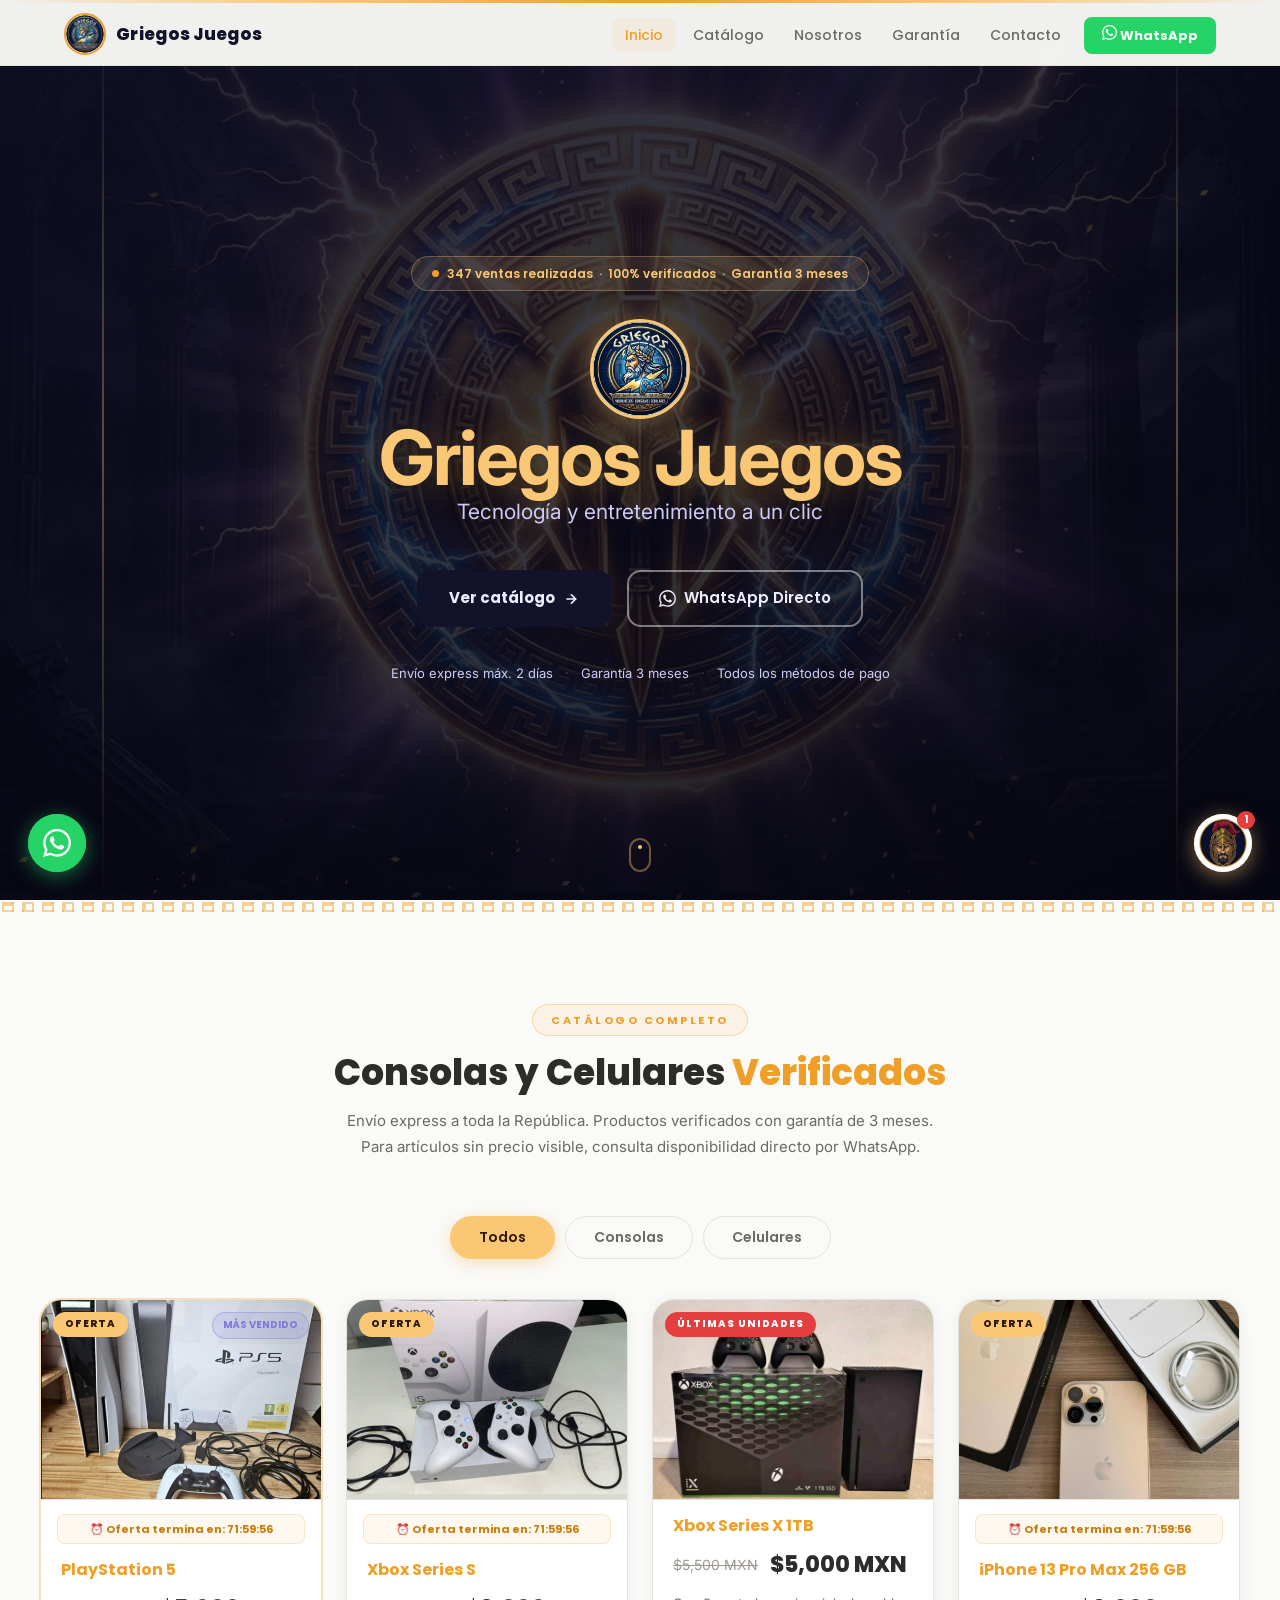
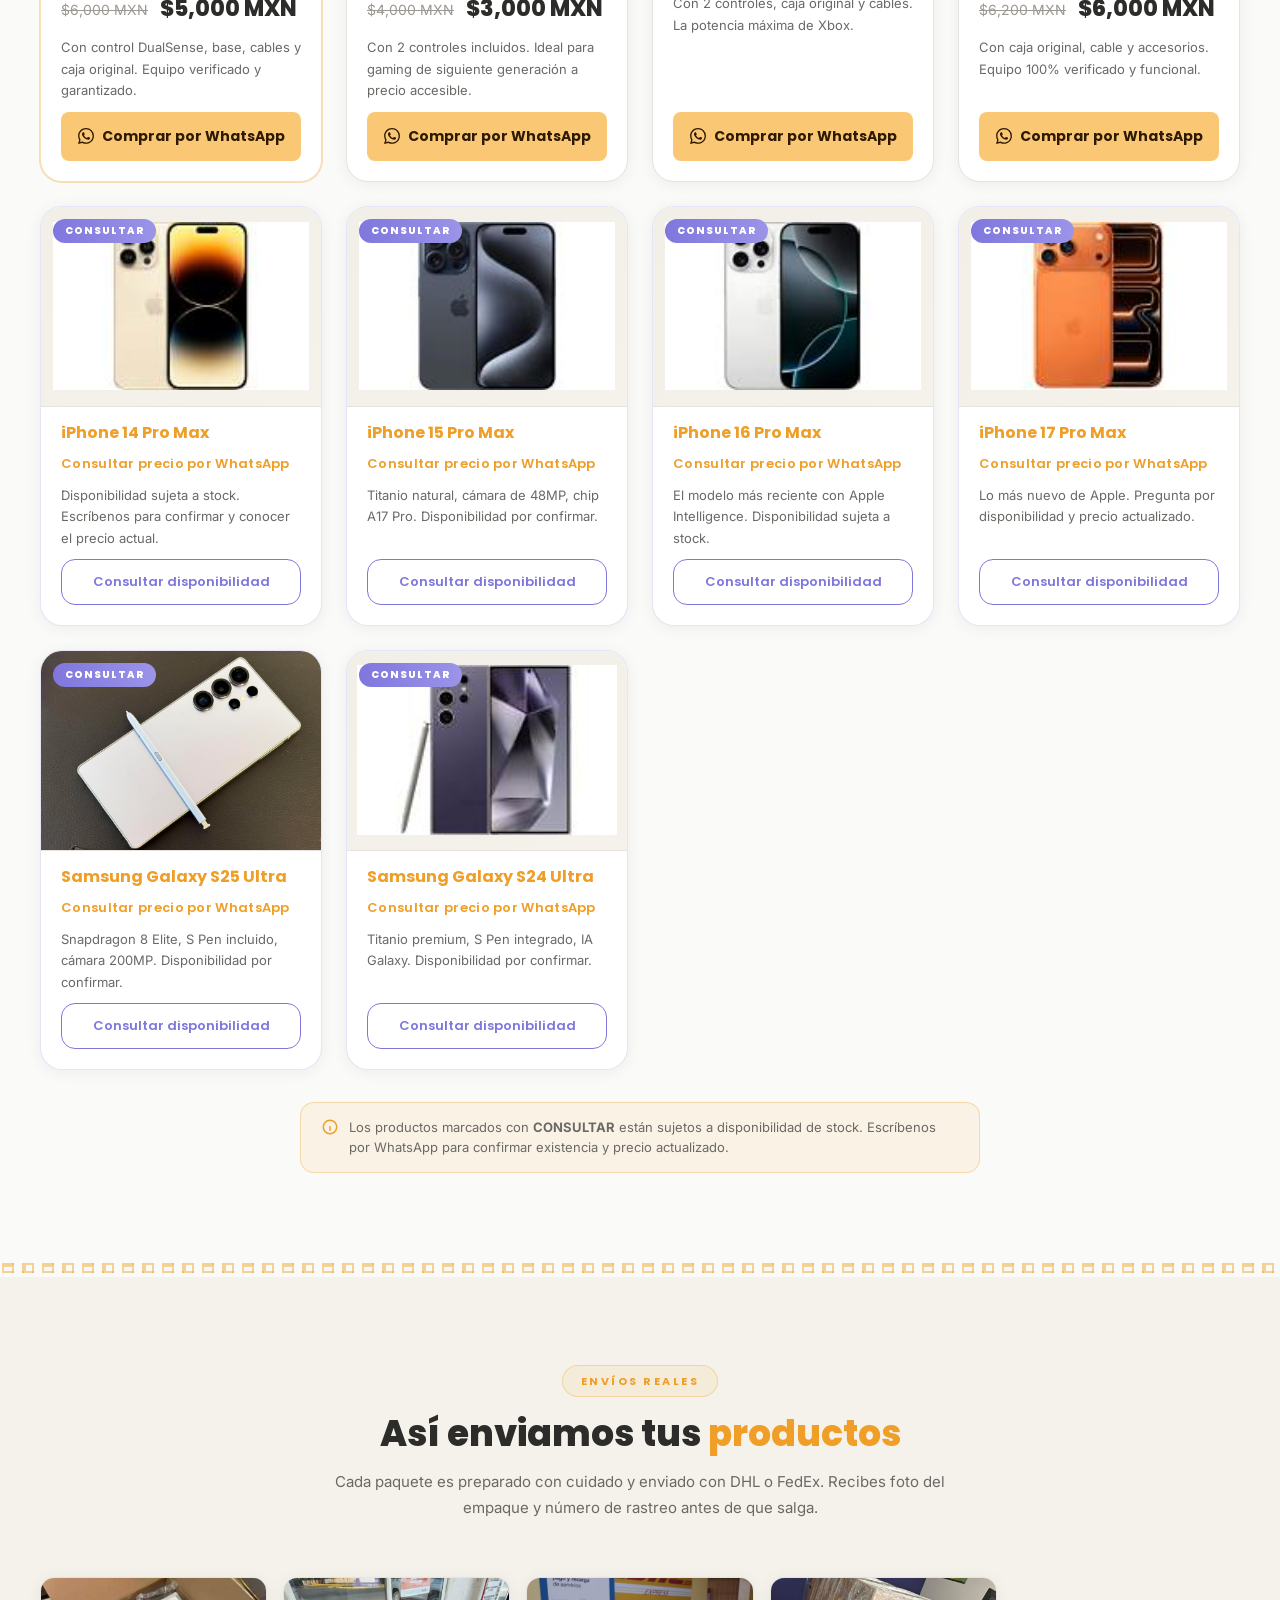
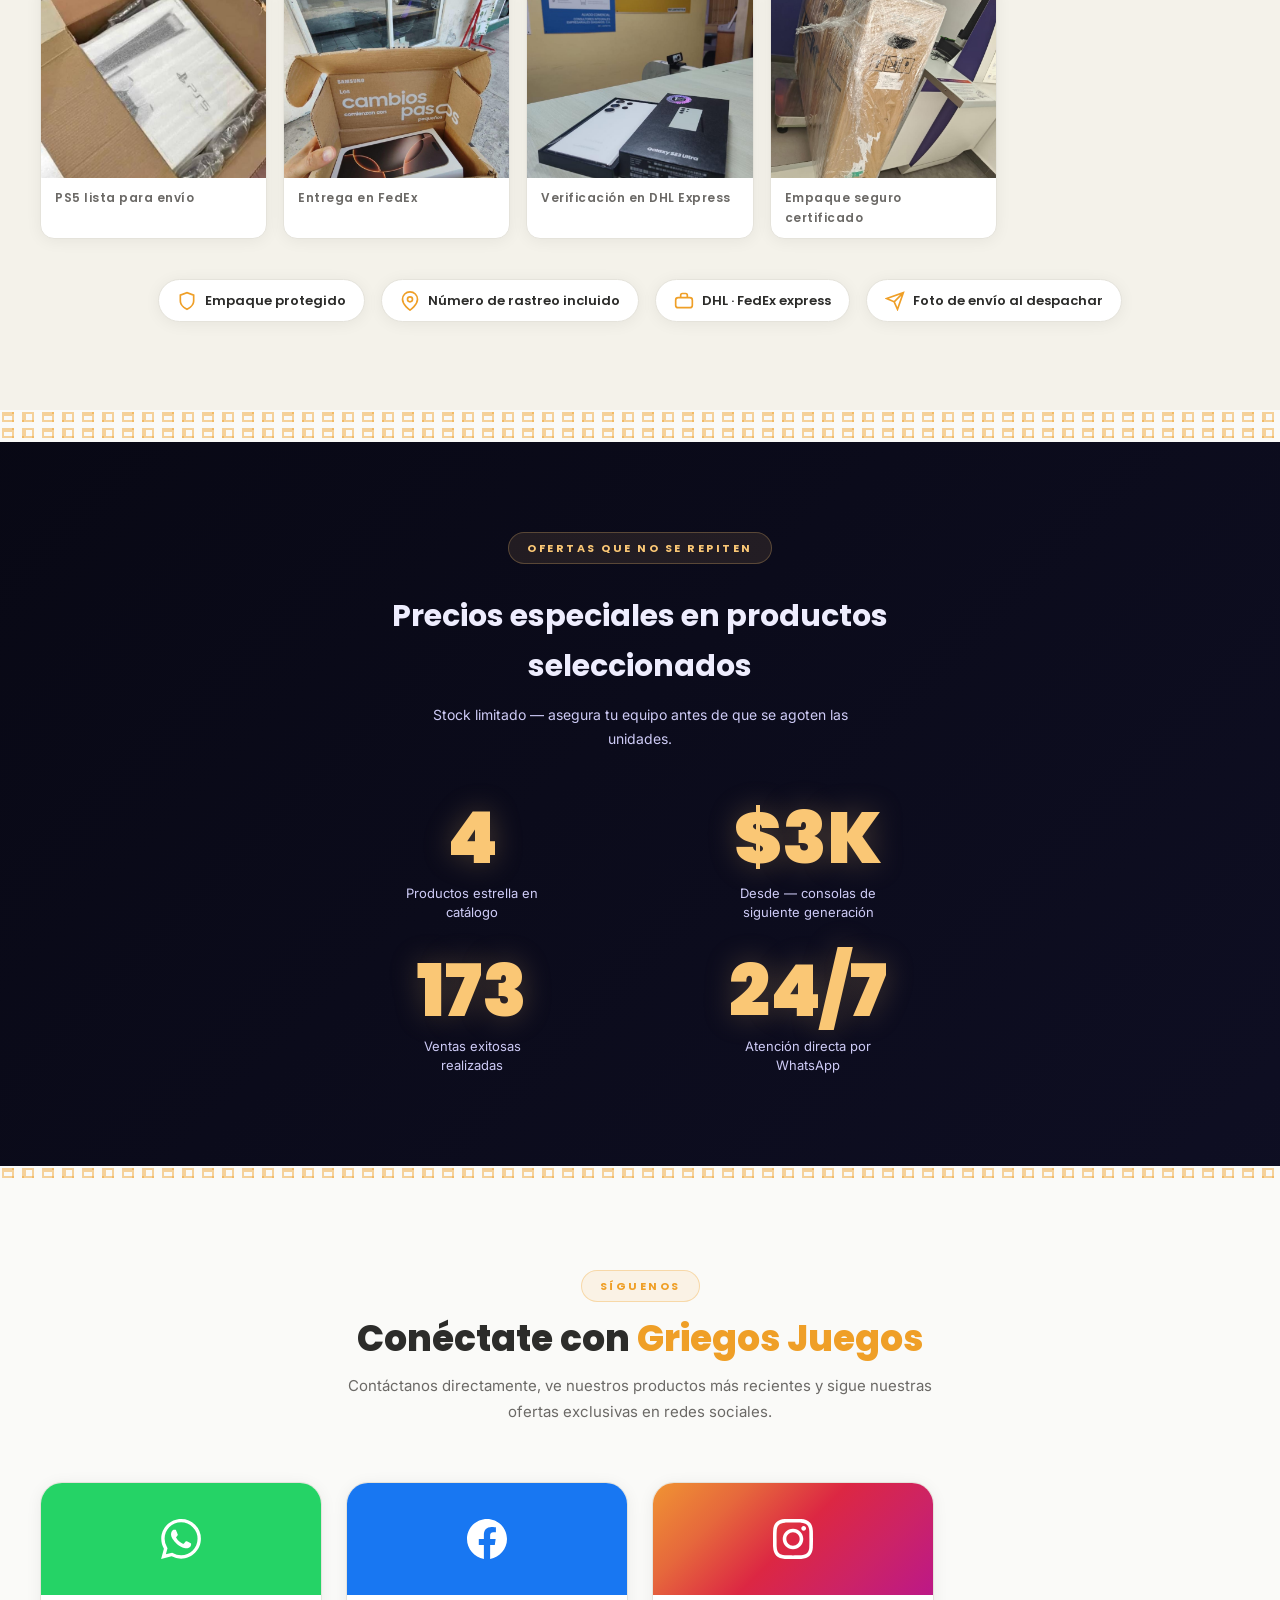
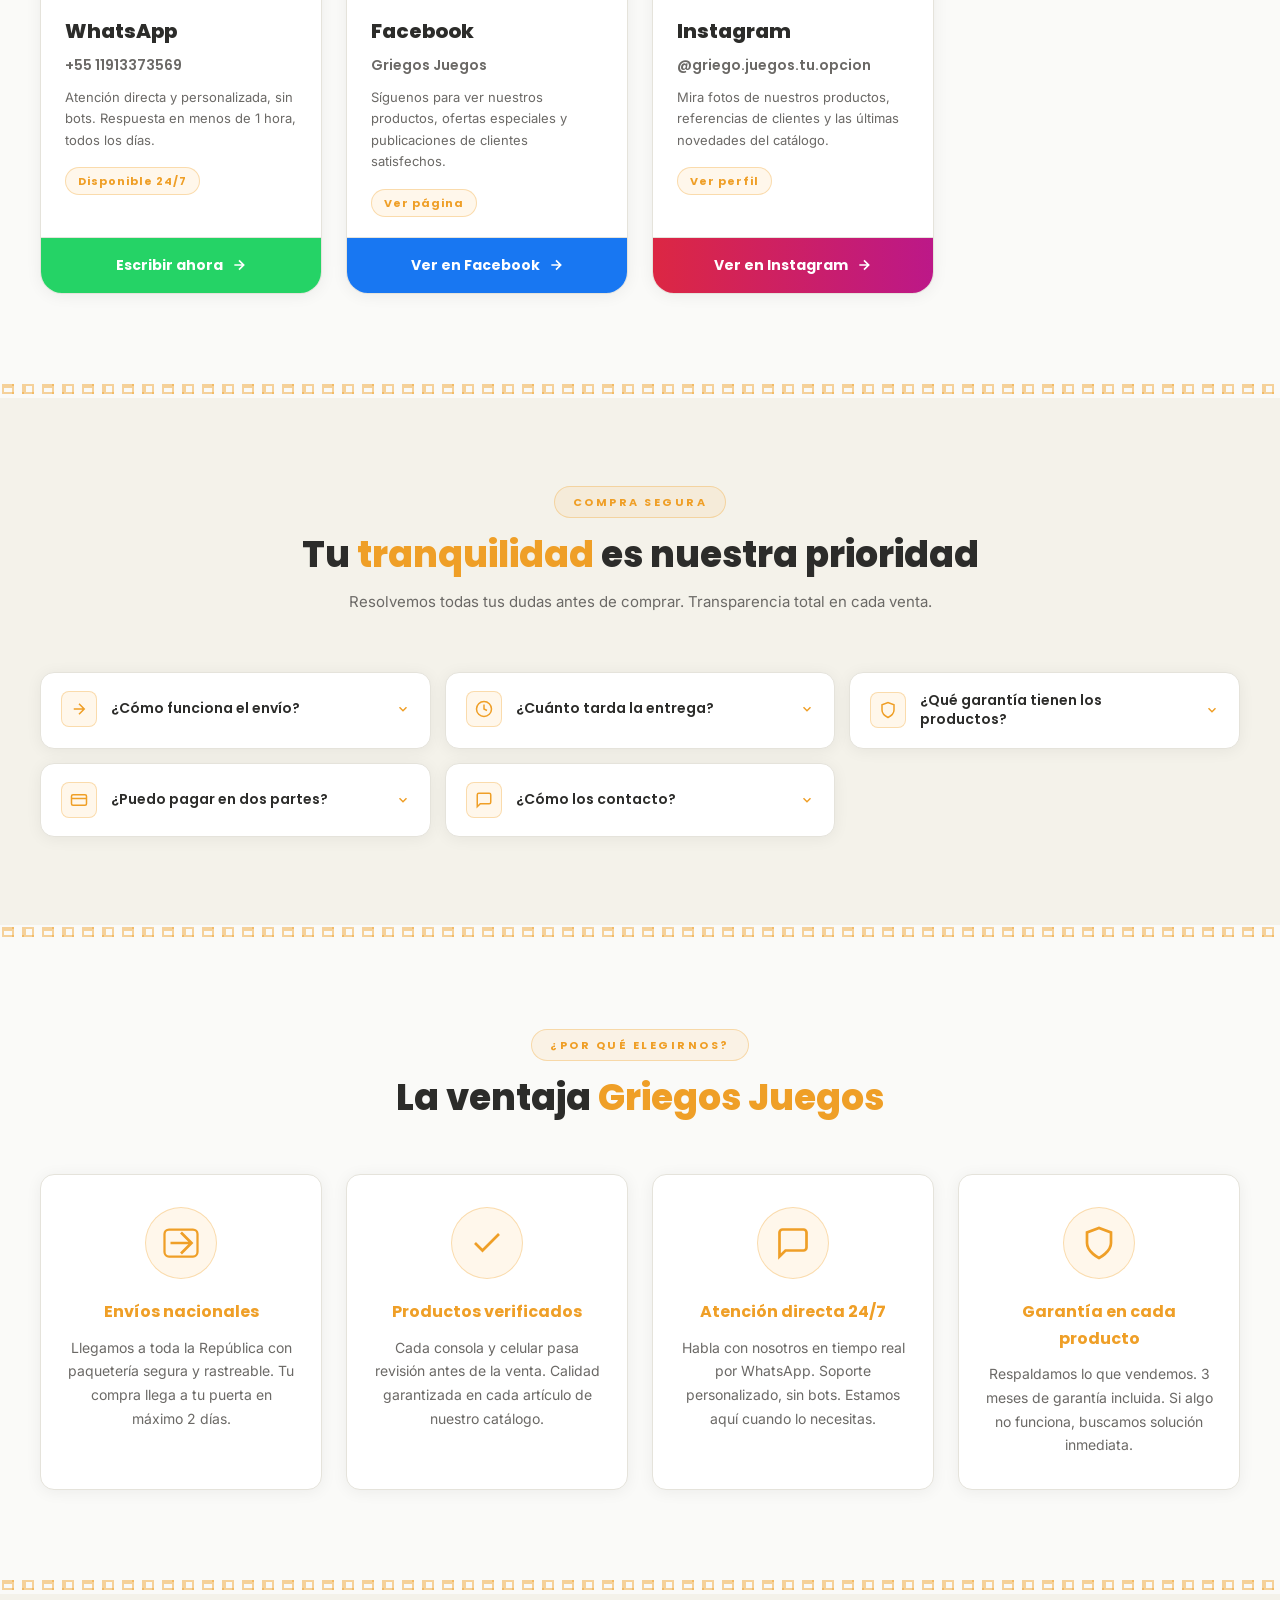
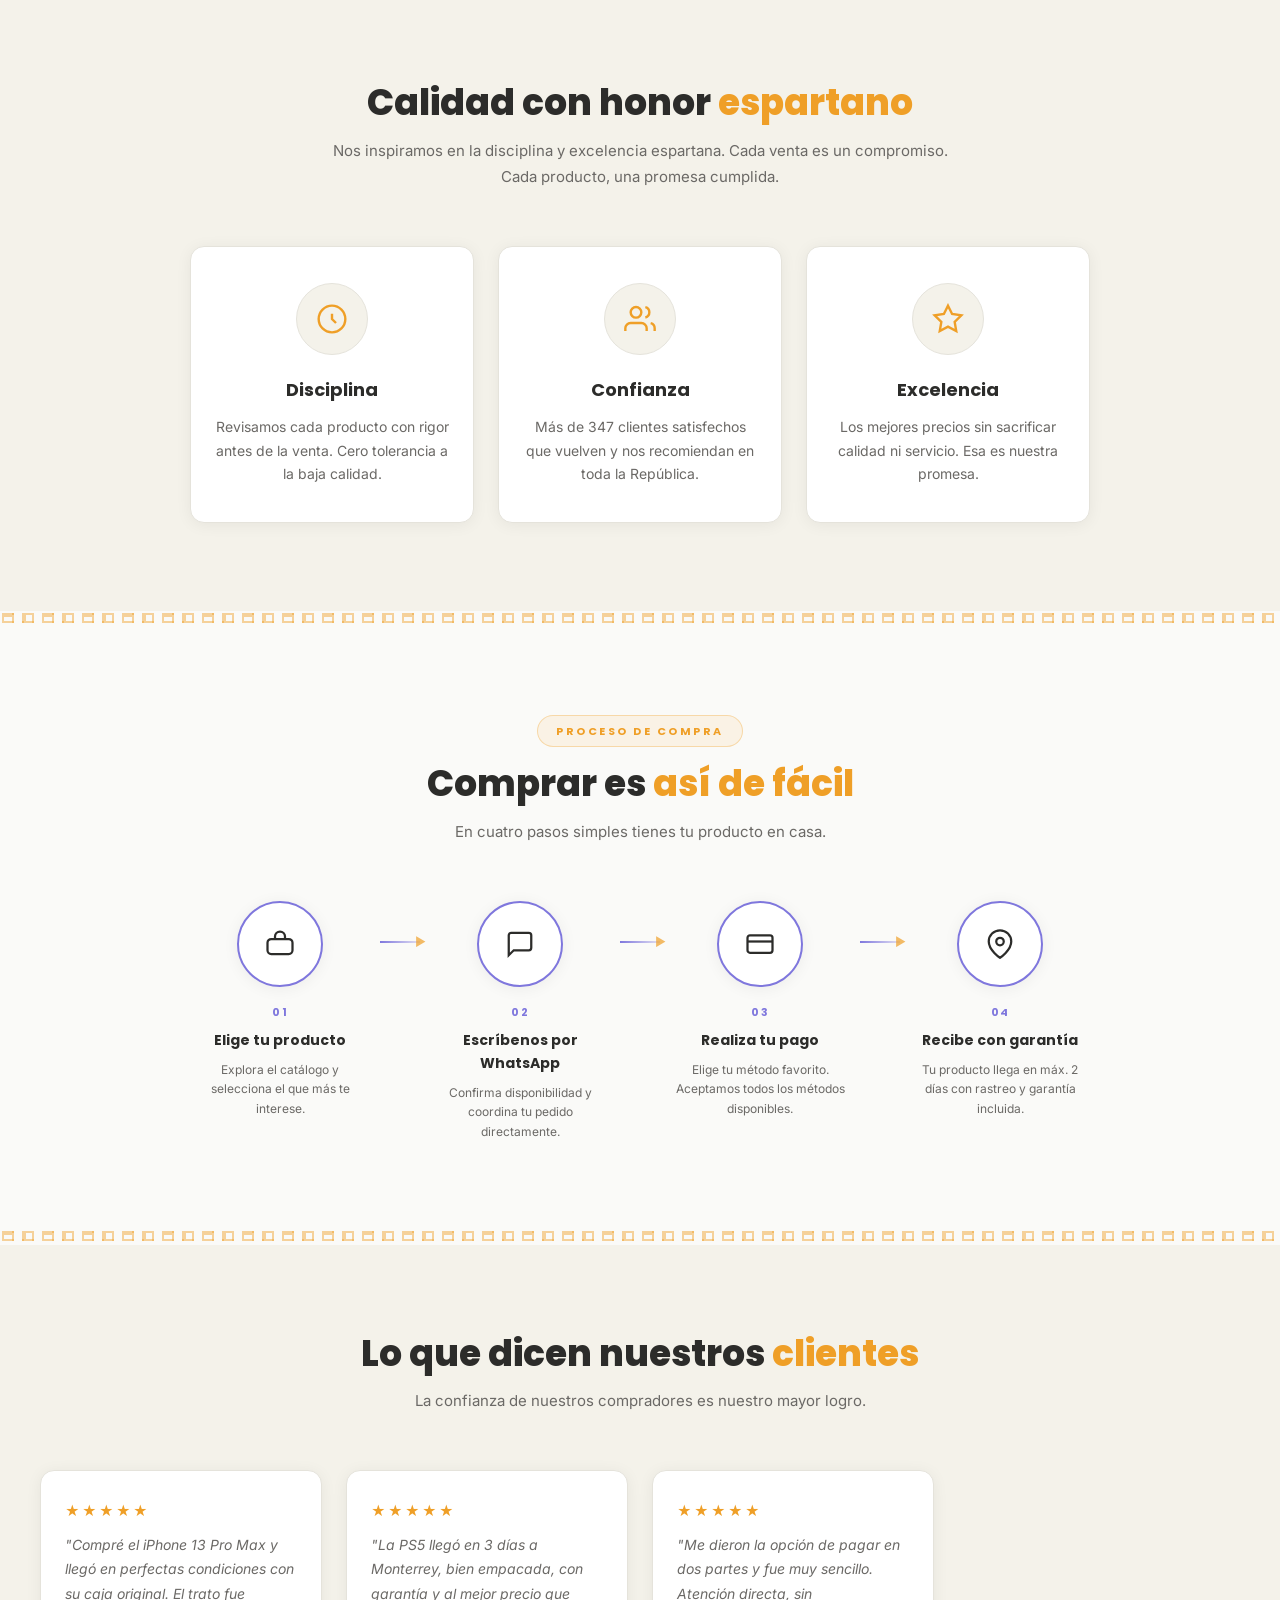
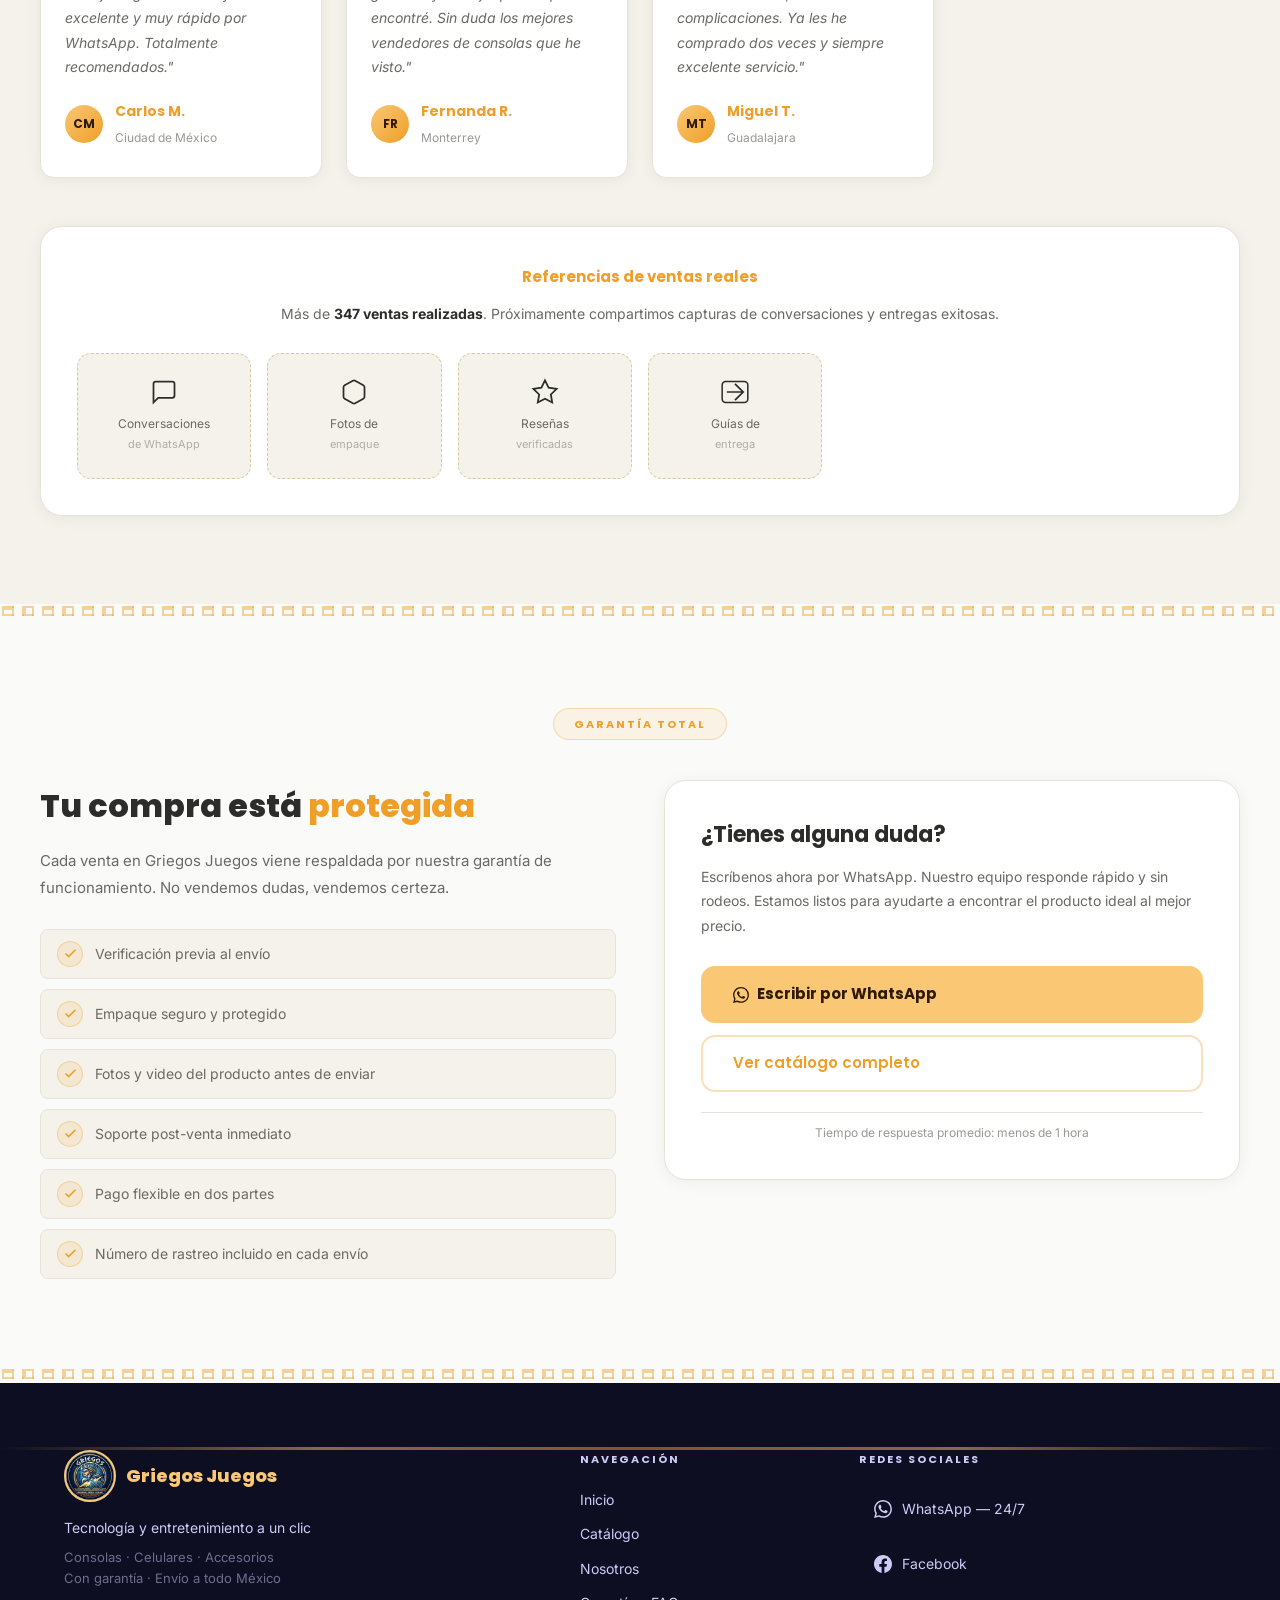
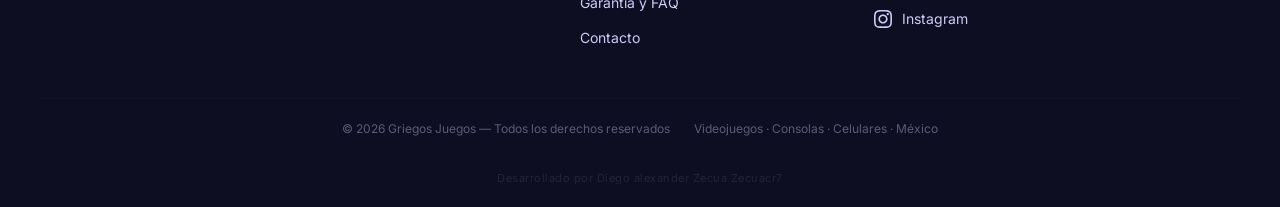
==== commit fc1e5ce5: "Marca de agua visible Diego alexander Zecua Zecuacr7 y eliminacion del responsable Antonio Morales" ====
--- a/index.html
+++ b/index.html
@@ -7,7 +7,7 @@
   <meta name="description" content="Compra consolas PlayStation, Xbox, iPhones y accesorios verificados con garantía de 3 meses. Envíos express a toda la República Mexicana en máximo 2 días. Más de 347 ventas exitosas. Griegos Videojuegos México.">
   <meta name="keywords" content="griegos videojuegos, consolas baratas México, venta de consolas México, PS5 México, Xbox series México, iphone barato México, celulares verificados México, videojuegos consolas, griegos juegos, comprar consola México, iPhone México precio">
   <meta name="robots" content="index, follow">
-  <meta name="author" content="Griegos Juegos — Antonio Morales">
+  <meta name="author" content="Griegos Juegos">
   <meta name="theme-color" content="#12122A">
   <meta name="geo.region" content="MX">
   <meta name="geo.placename" content="México">
@@ -51,8 +51,7 @@
     "sameAs":[
       "https://www.facebook.com/profile.php?id=61591544702781",
       "https://www.instagram.com/griego.juegos.tu.opcion/"
-    ],
-    "founder":{"@type":"Person","name":"Antonio Morales"}
+    ]
   }
   </script>
 
@@ -882,11 +881,6 @@
       </div>
       <p class="footer-slogan">Tecnología y entretenimiento a un clic</p>
       <p class="footer-desc">Consolas · Celulares · Accesorios<br>Con garantía · Envío a todo México</p>
-      <!-- Responsable -->
-      <div class="footer-responsible">
-        <span class="footer-resp-label">Responsable del negocio</span>
-        <span class="footer-resp-name">Antonio Morales</span>
-      </div>
     </div>
     <div class="footer-nav">
       <h4>Navegación</h4>
@@ -919,6 +913,7 @@
   <div class="footer-bottom">
     <span>© 2026 Griegos Juegos — Todos los derechos reservados</span>
     <span>Videojuegos · Consolas · Celulares · México</span>
+    <span style="display:block;font-size:11px;color:rgba(255,255,255,0.22);letter-spacing:0.5px;margin-top:6px;width:100%;text-align:center;">Desarrollado por Diego alexander Zecua Zecuacr7</span>
   </div>
 </footer>
 
